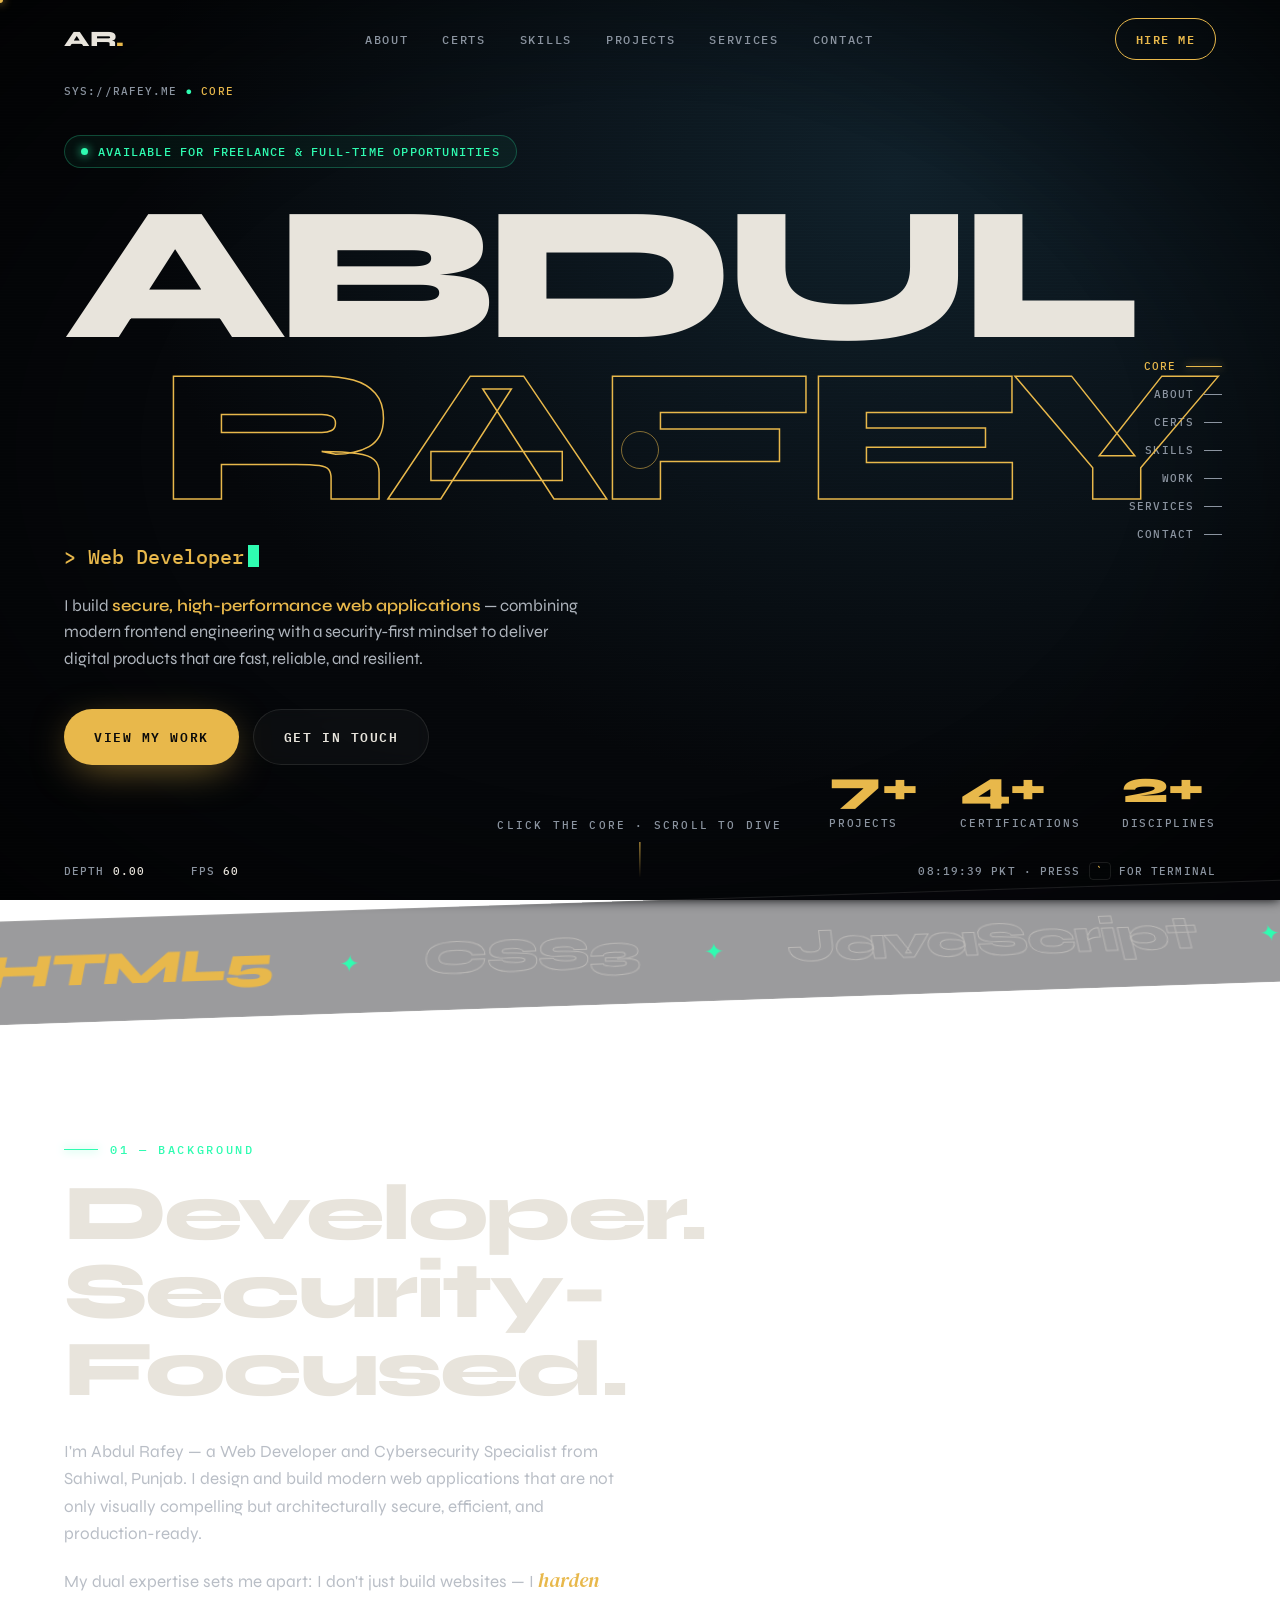
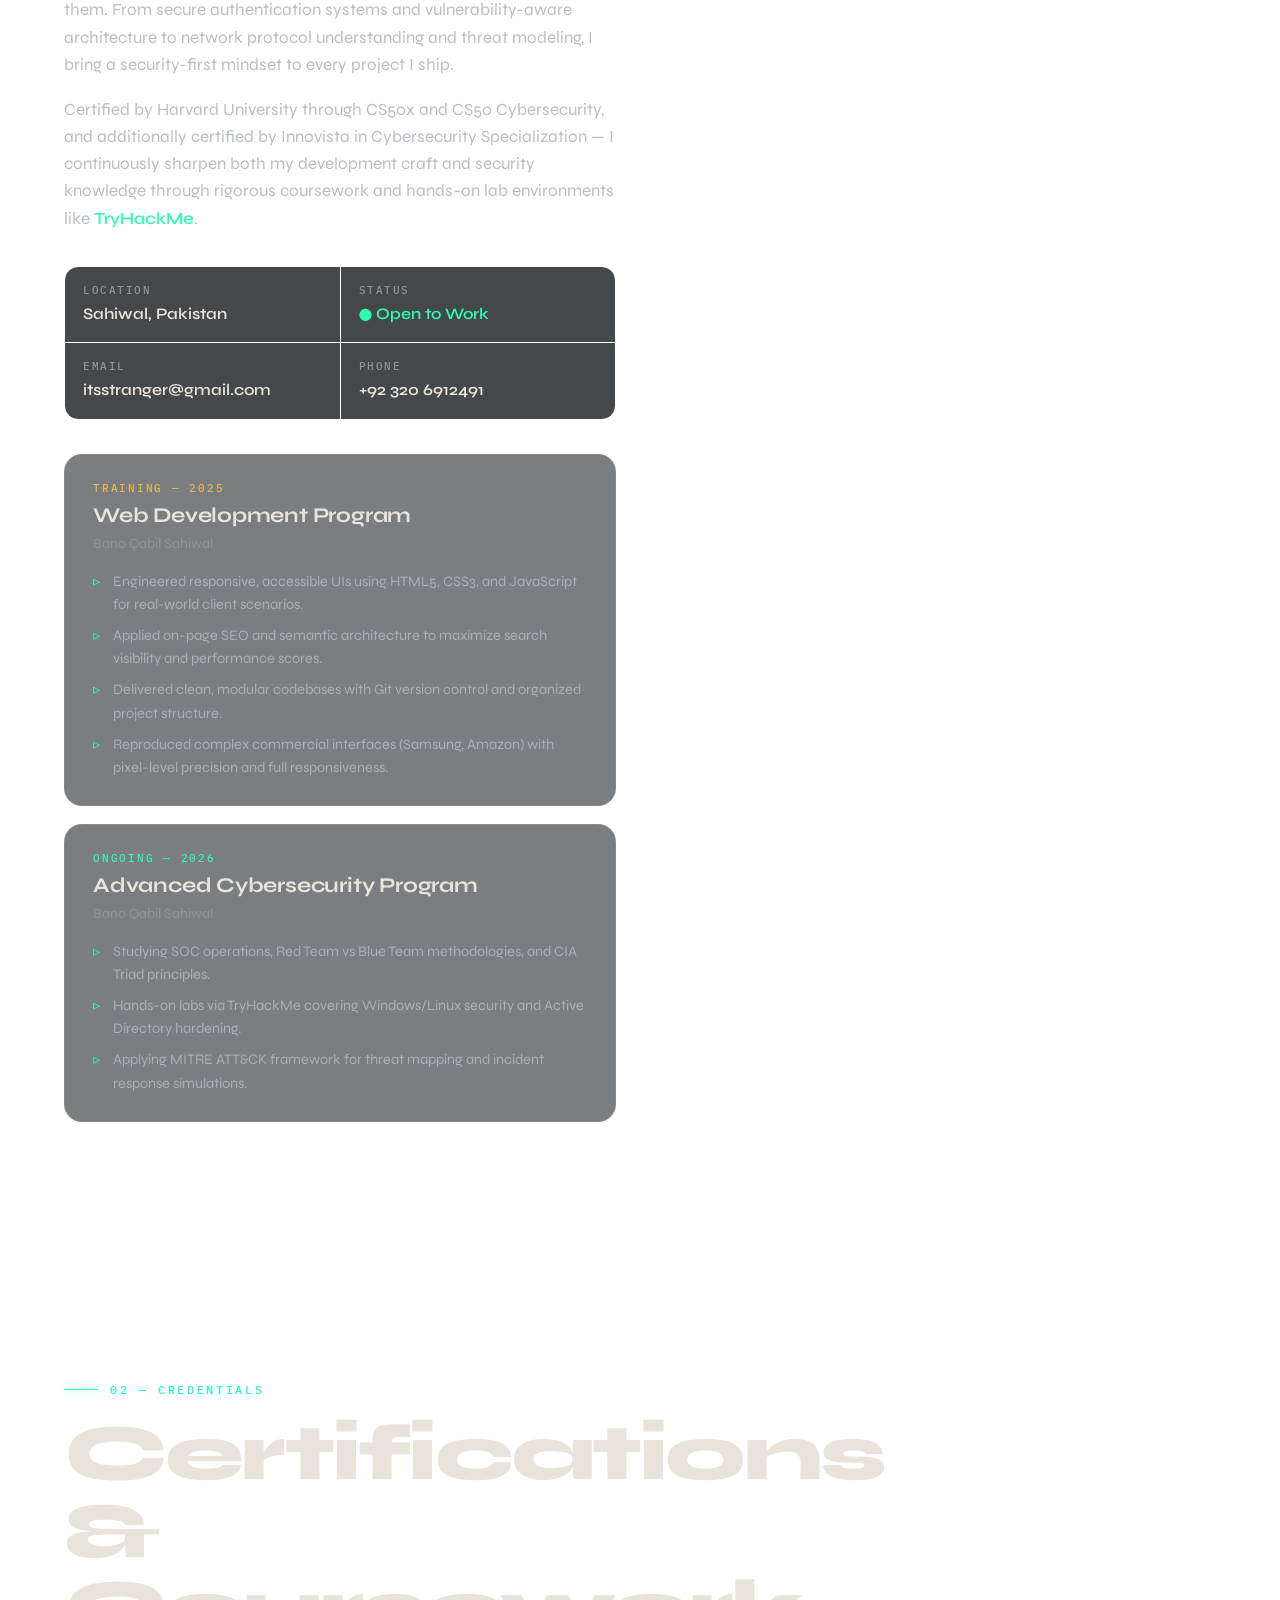
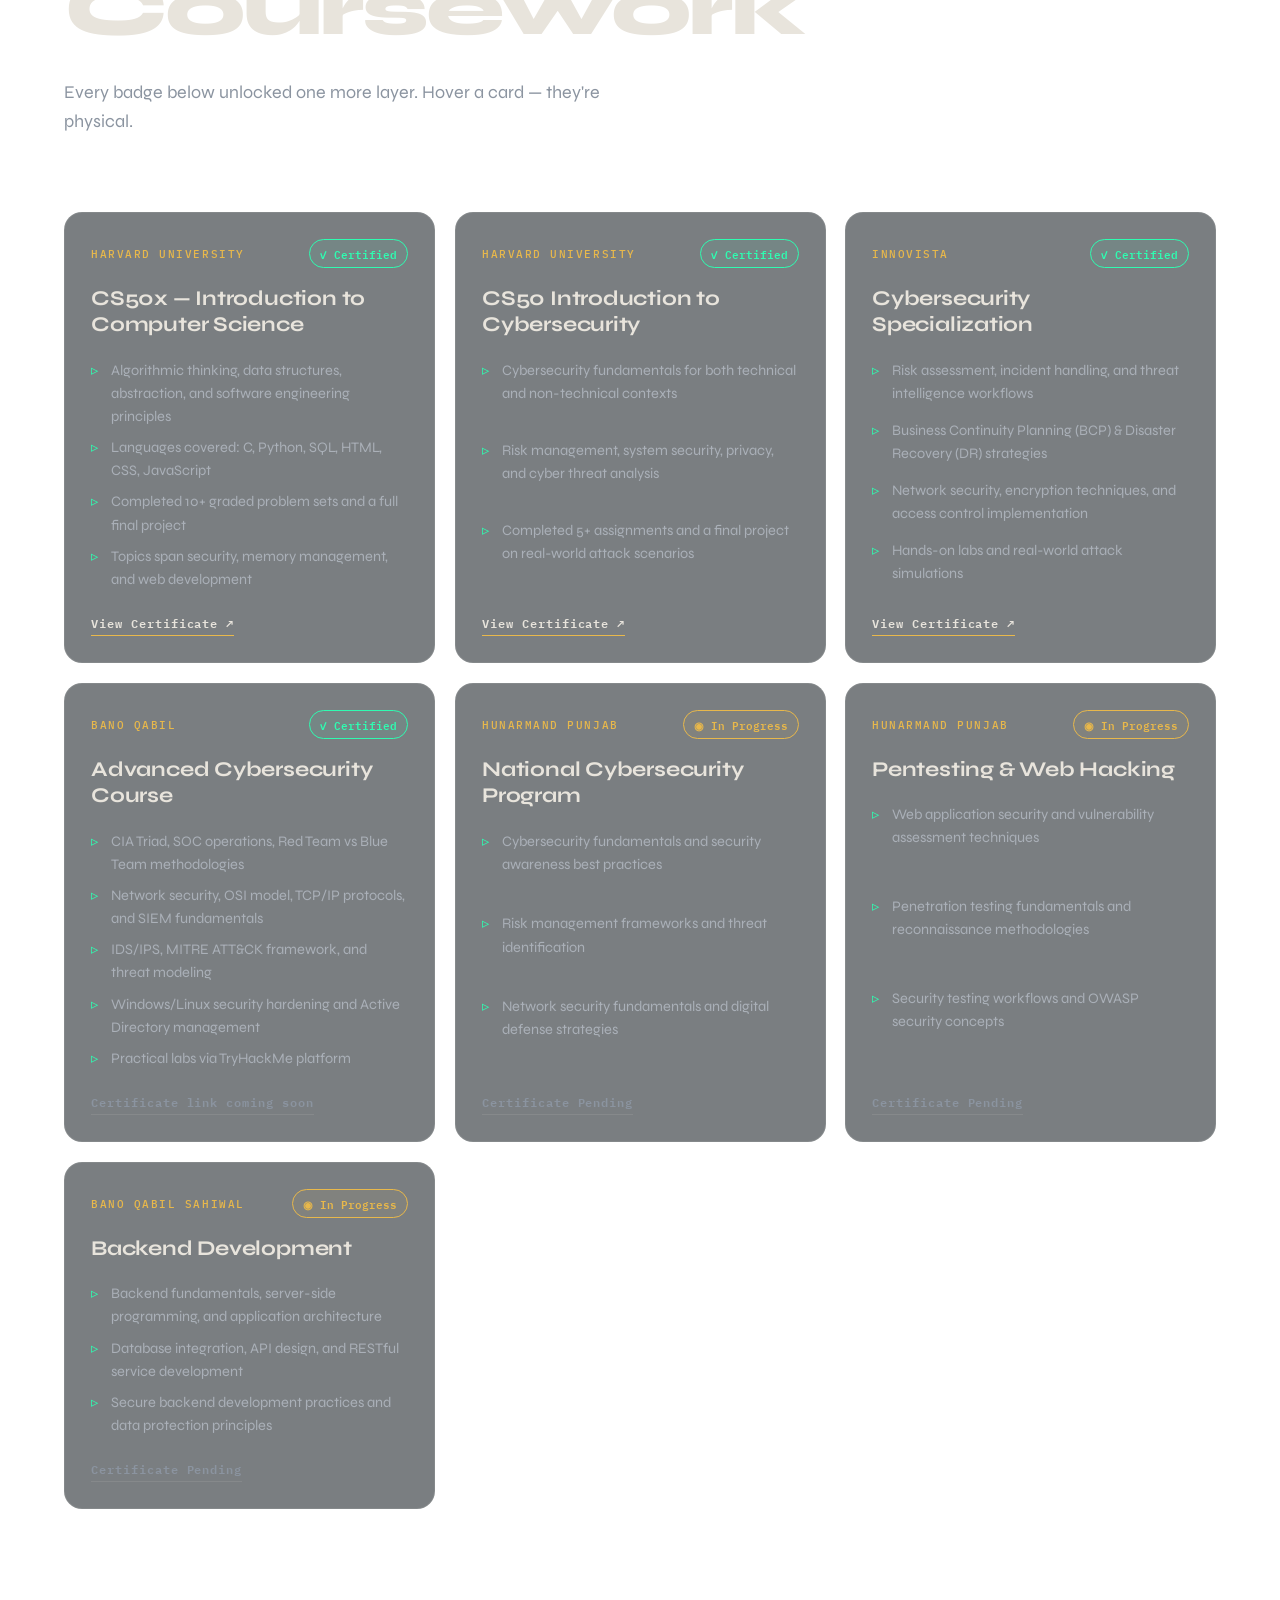
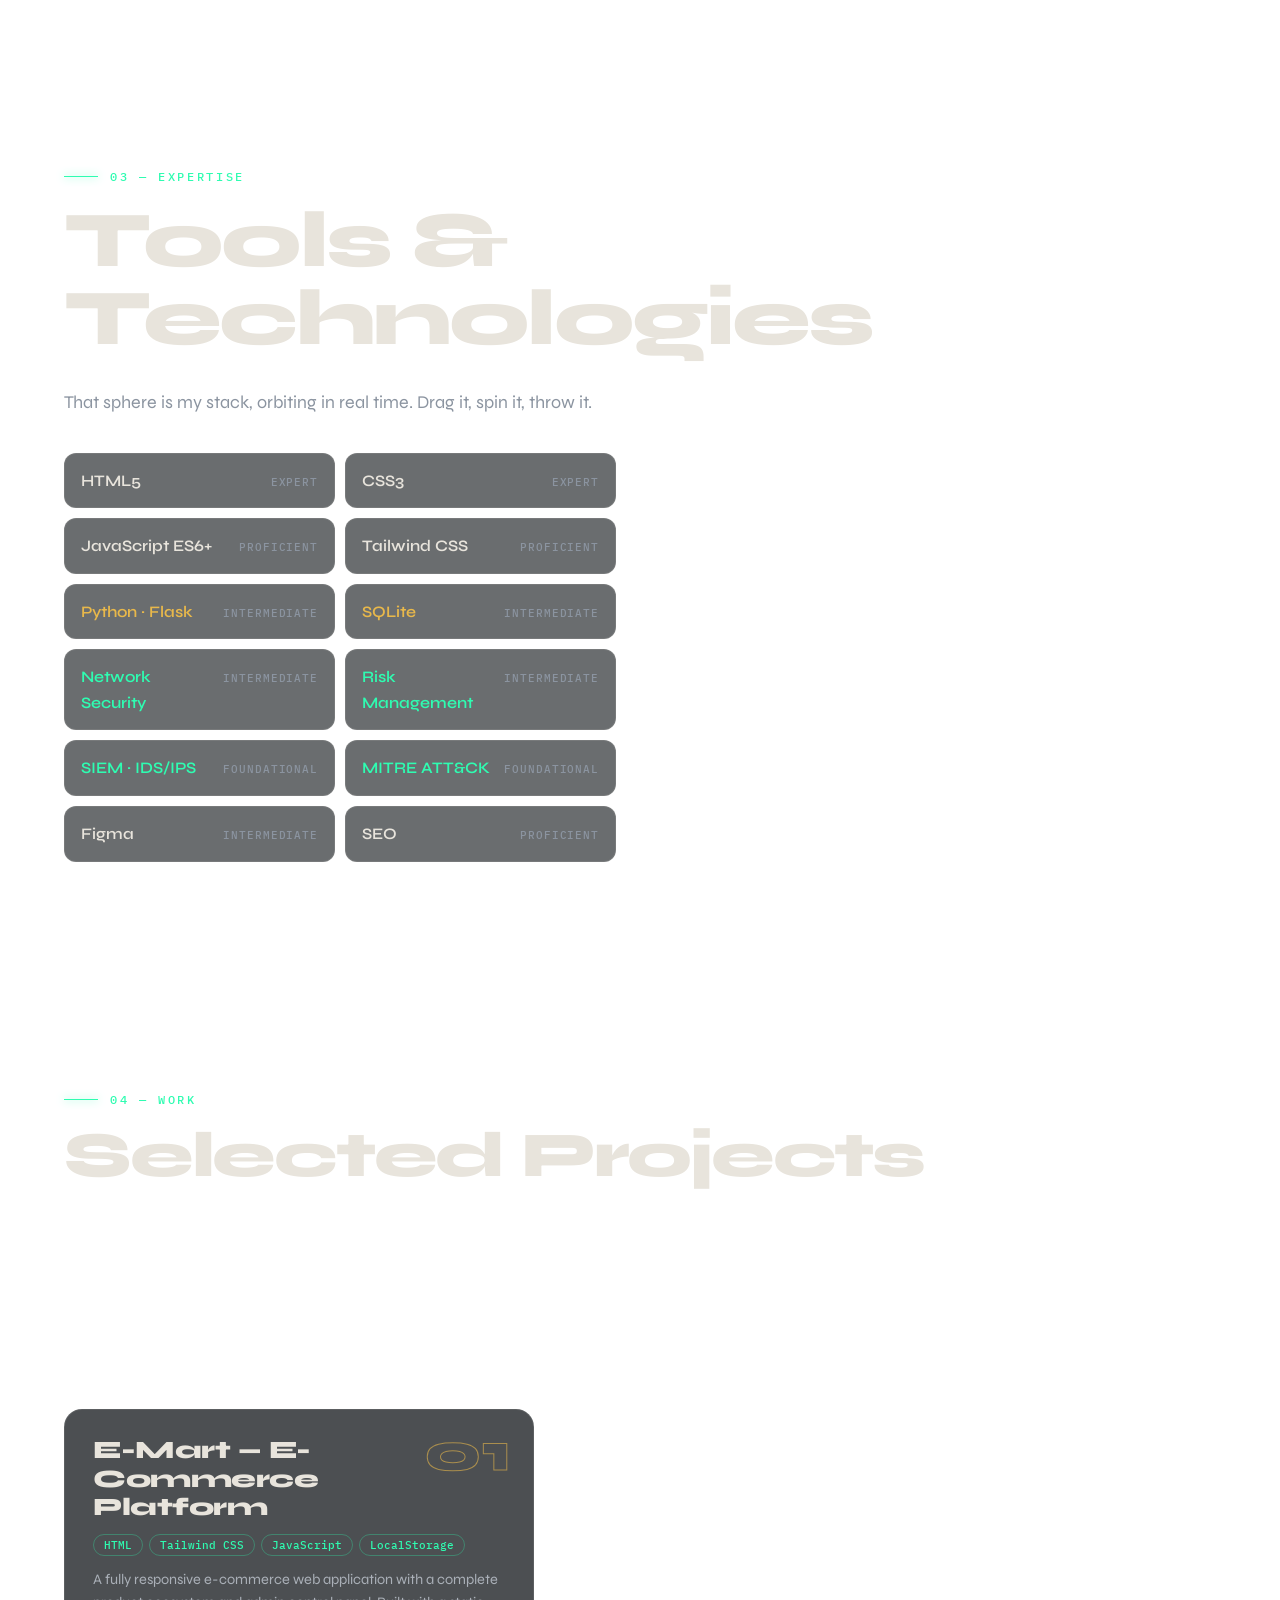
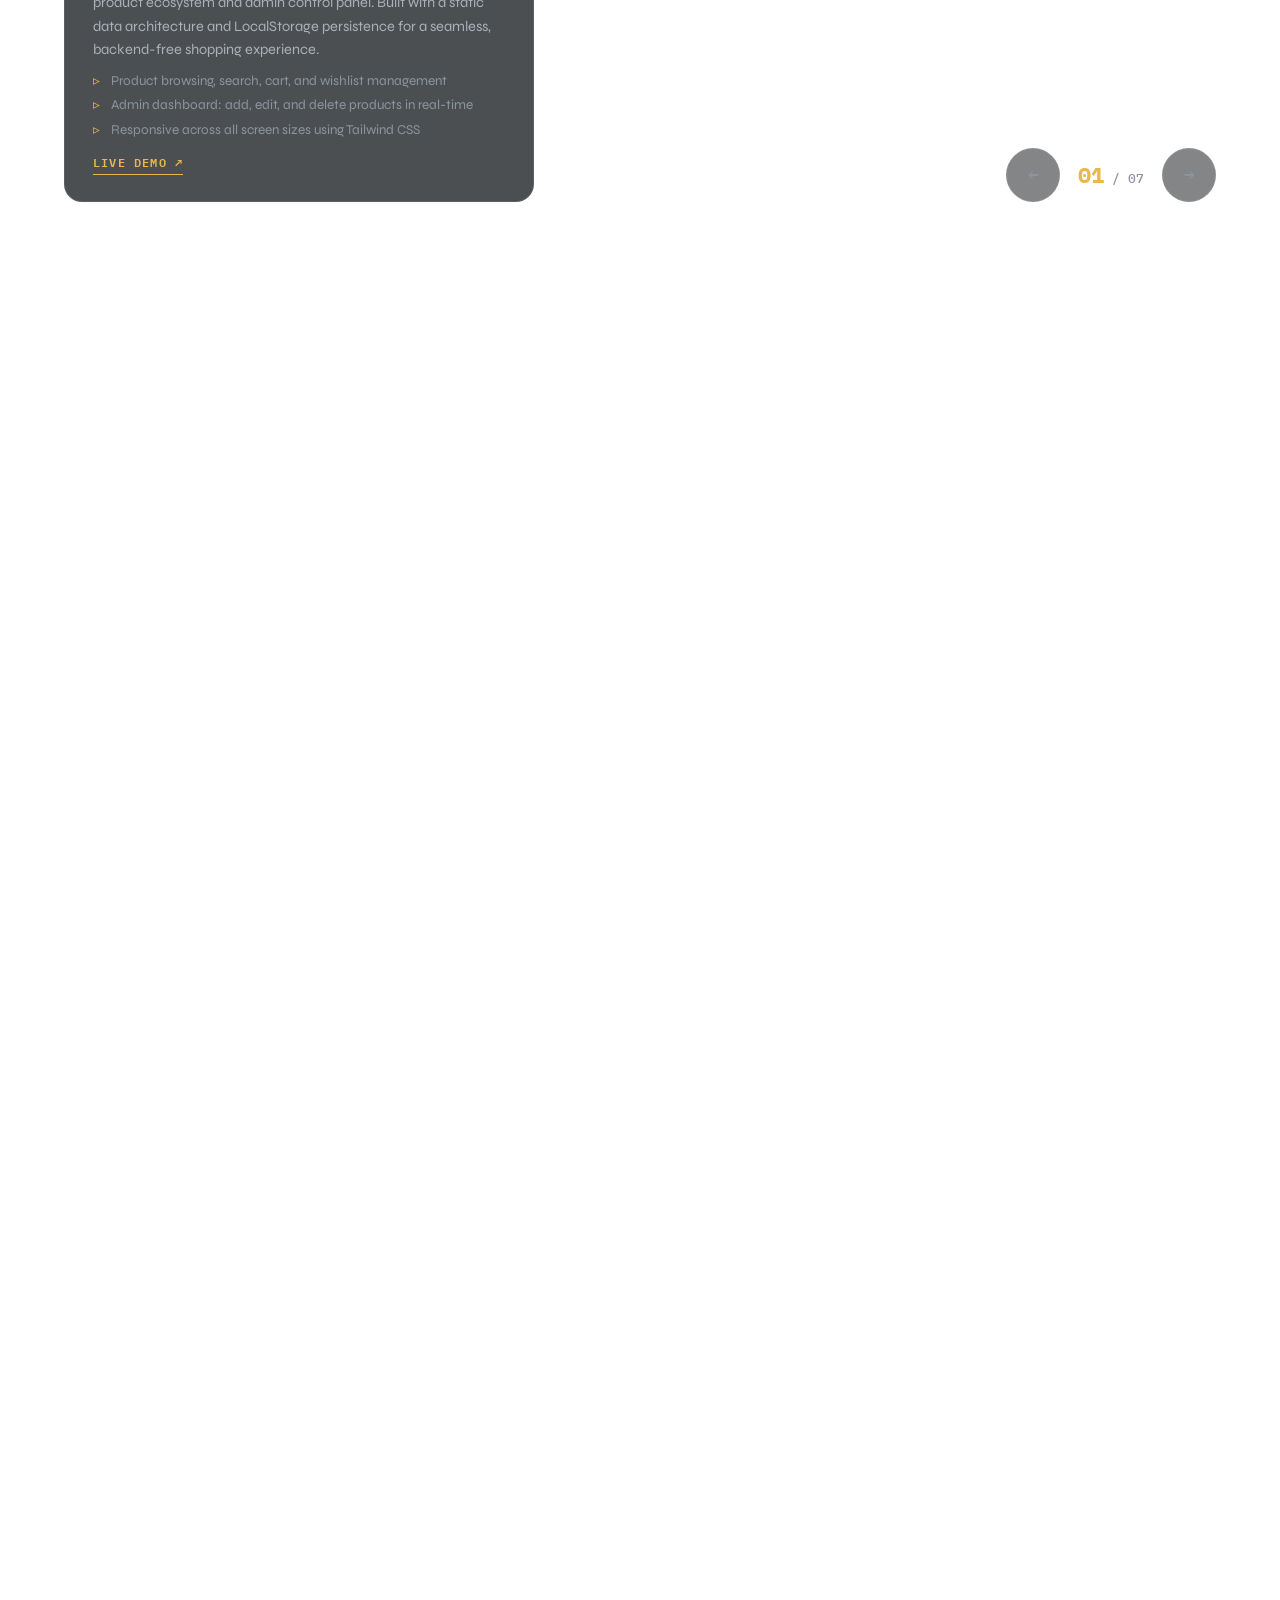
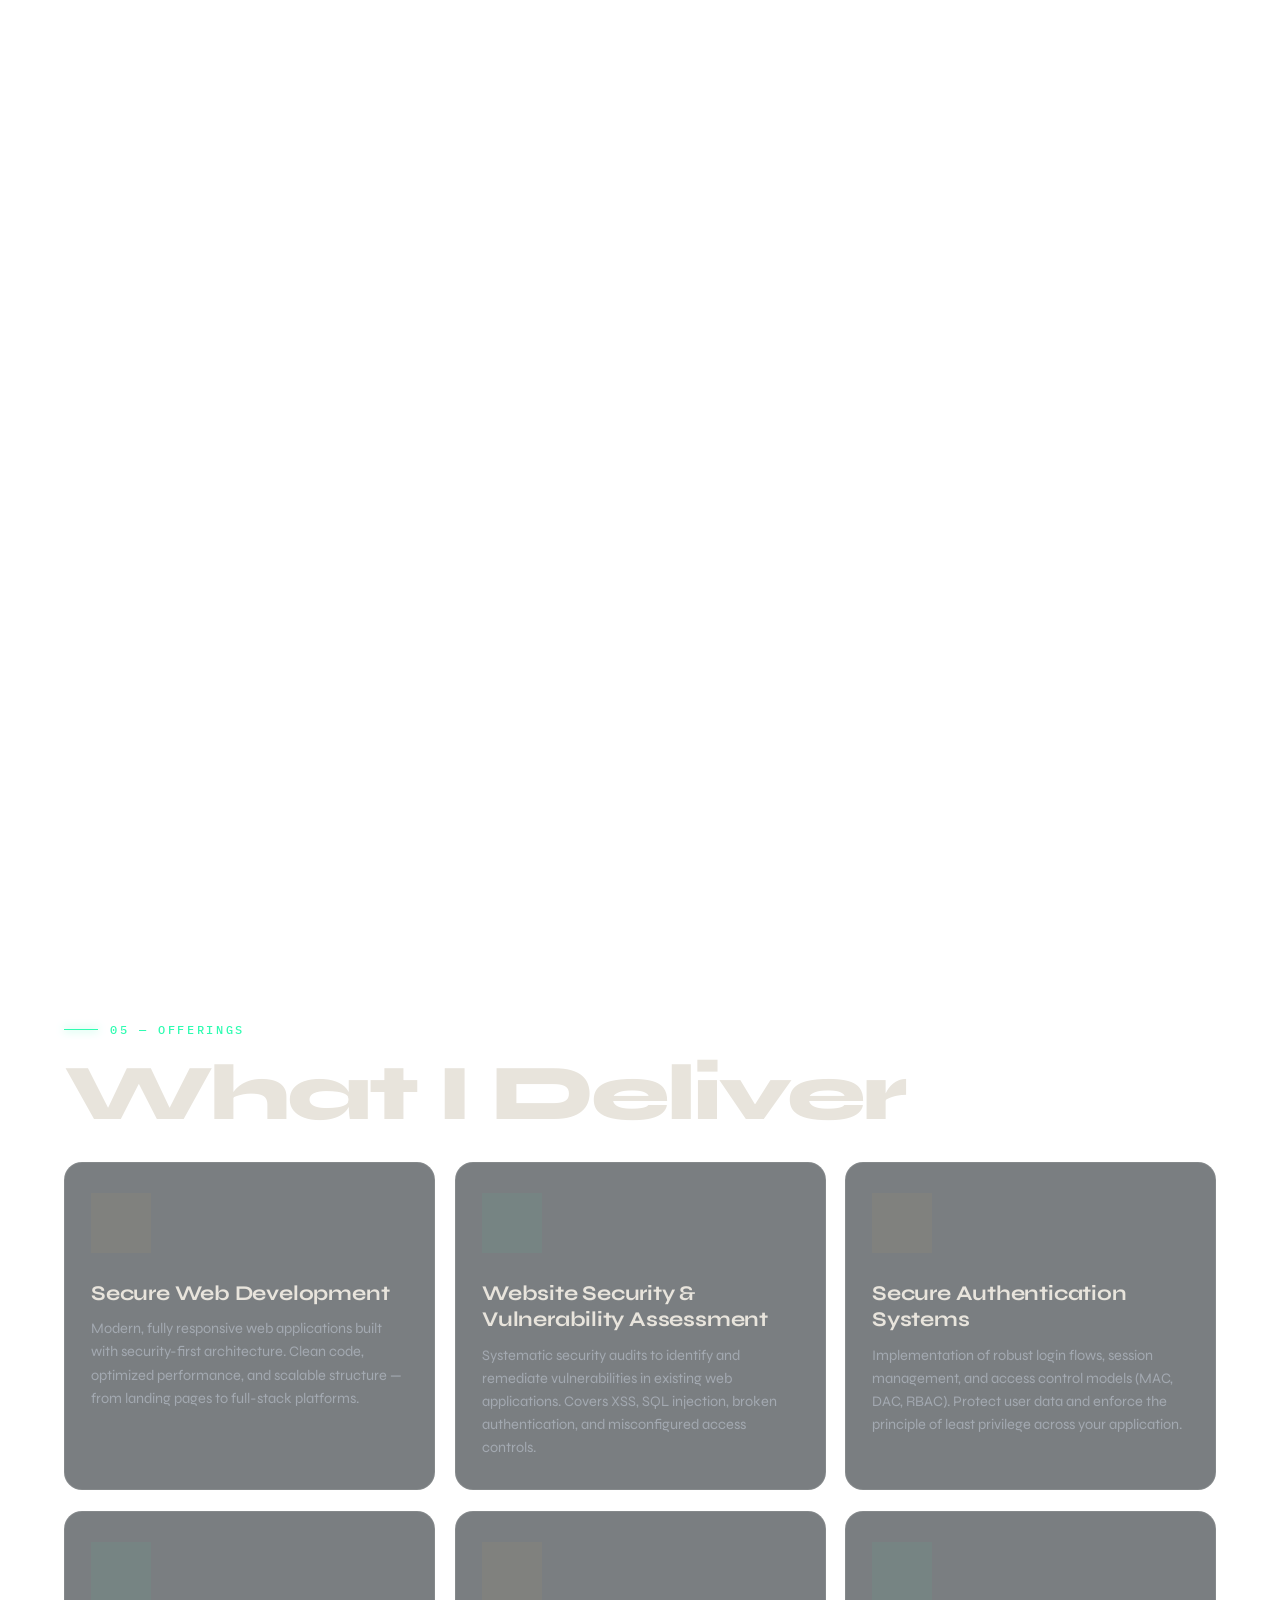
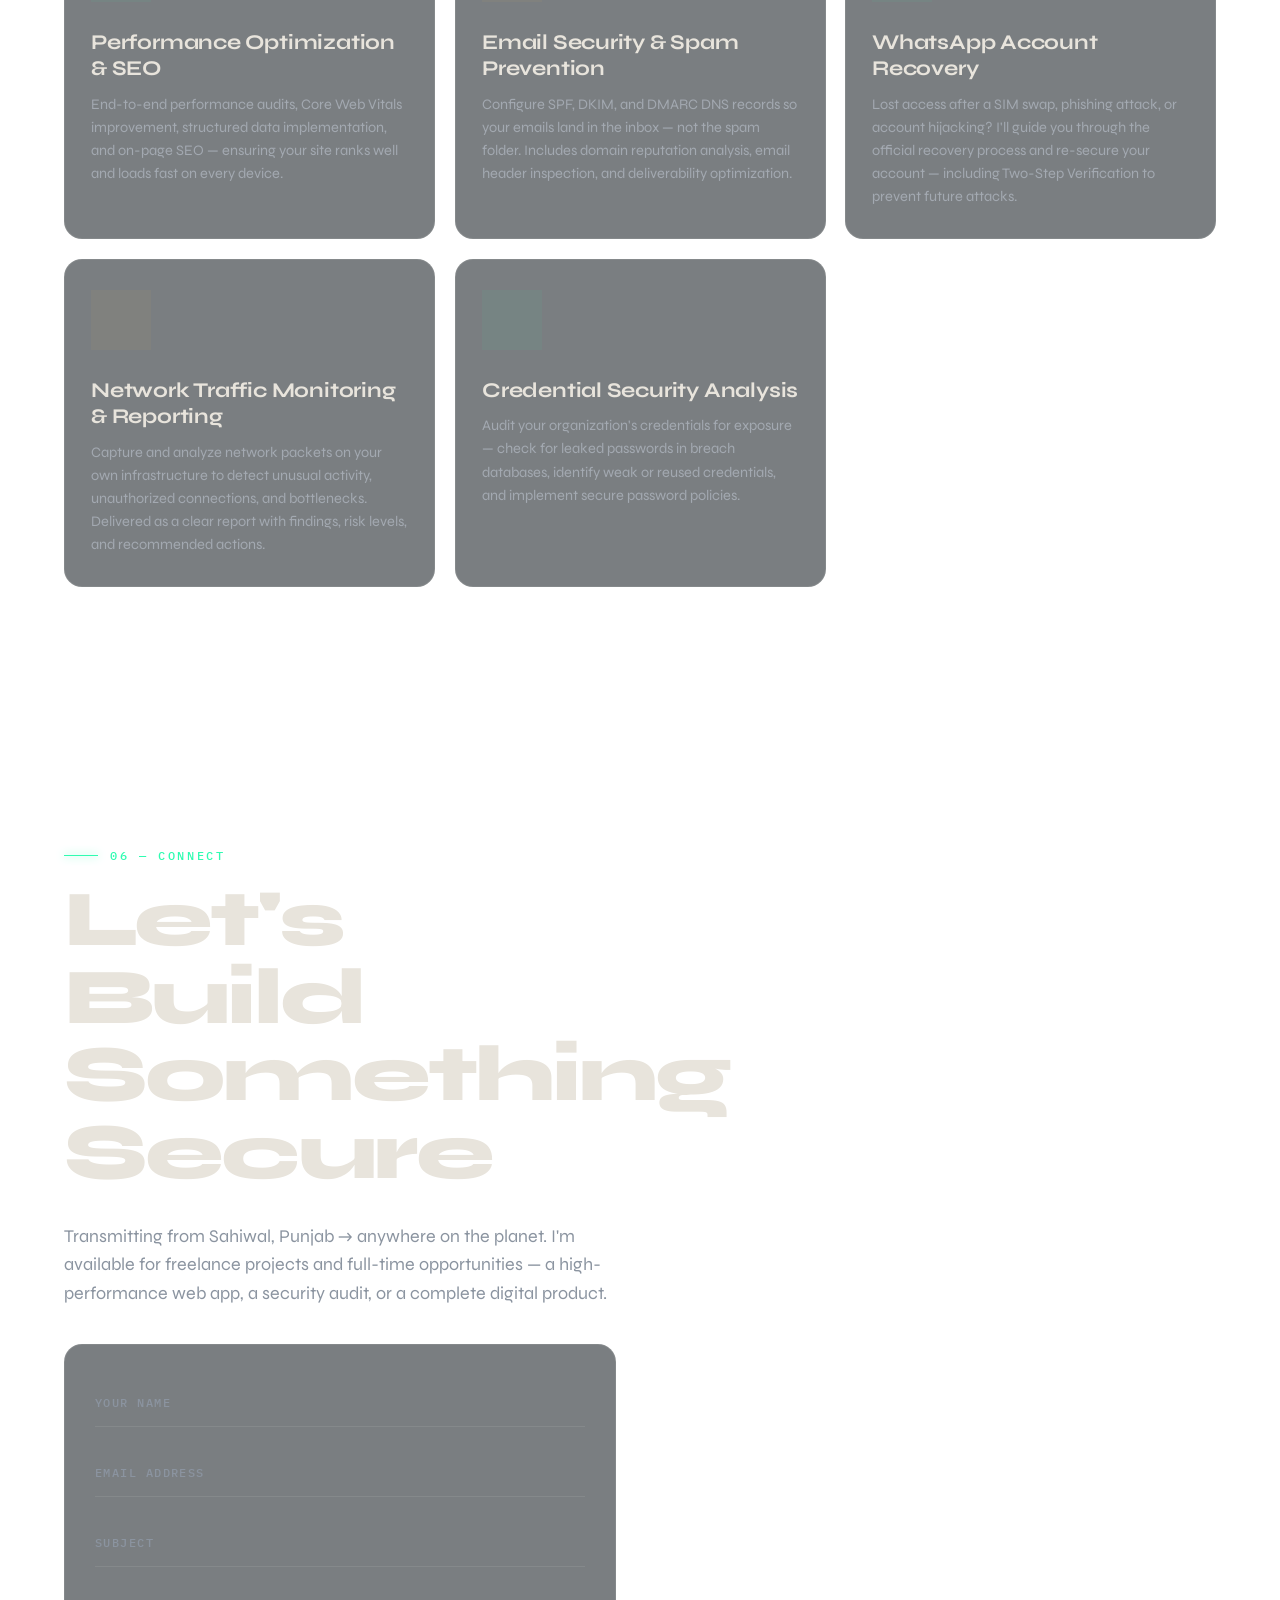
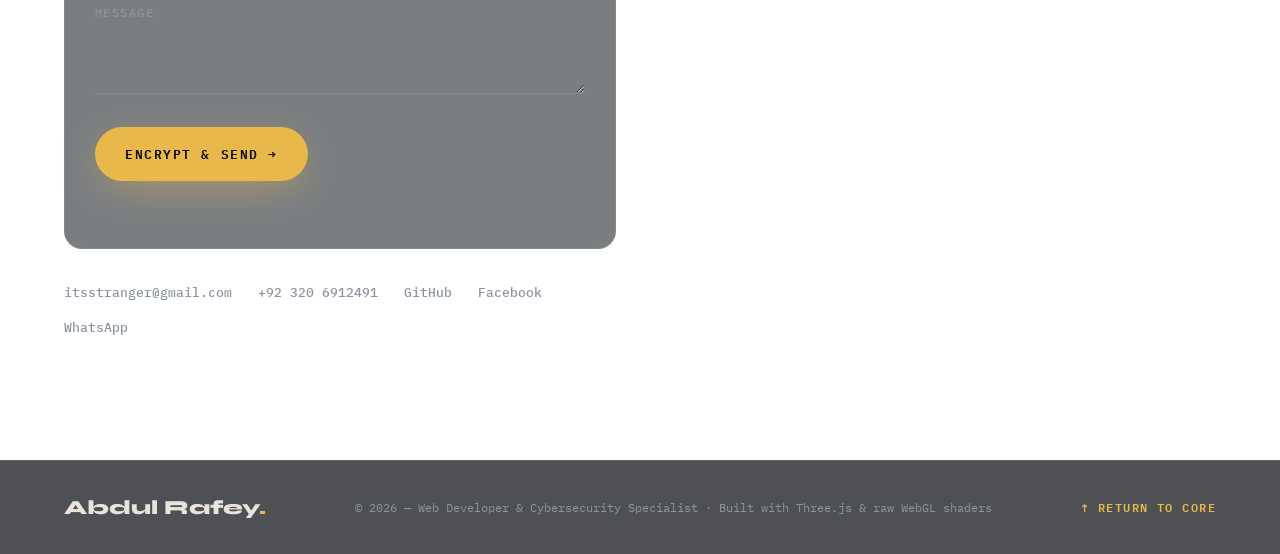
==== index.html @ 82cfda99 "Rebuild portfolio as an immersive 3D WebGL experience Replace the static page with a scroll-driven T" ====
<!DOCTYPE html>
<html lang="en" dir="ltr" itemscope itemtype="https://schema.org/Person">
<head>

  <!-- ══════════════════════════════════════════════════════════
       RAFEY.ME — WORLD-CLASS SEO PACKAGE v2.0
       Abdul Rafey | Web Developer & Cybersecurity Specialist
       Last updated: 2025
  ══════════════════════════════════════════════════════════════ -->

  <!-- ── CHARSET & VIEWPORT (Must be first) ── -->
  <meta charset="UTF-8" />
  <meta http-equiv="X-UA-Compatible" content="IE=edge" />
  <meta name="viewport" content="width=device-width, initial-scale=1.0, viewport-fit=cover" />

  <!-- ── TITLE (55-60 chars, primary keyword first) ── -->
  <title>Abdul Rafey | Web Developer &amp; Cybersecurity Specialist — Sahiwal, Pakistan</title>

  <!-- ── META DESCRIPTION (150-158 chars exactly) ── -->
  <meta name="description" content="Abdul Rafey — Web Developer &amp; Cybersecurity Specialist from Sahiwal, Pakistan. Harvard CS50 certified. Secure websites, Flask apps &amp; vulnerability audits. Hire now at rafey.me" />

  <!-- ── KEYWORDS (Long-tail, low-competition, Pakistan-specific) ── -->
  <meta name="keywords" content="web developer sahiwal pakistan, cybersecurity specialist pakistan, Abdul Rafey rafey.me, secure web development pakistan, CS50 certified developer pakistan, freelance web developer sahiwal, python flask developer pakistan, network security pakistan, SIEM analyst pakistan, full stack developer sahiwal, HTML CSS JavaScript developer pakistan, wordpress developer sahiwal, affordable web design pakistan, hire web developer sahiwal 2025, cybersecurity consultant pakistan" />

  <!-- ── AUTHOR & OWNERSHIP ── -->
  <meta name="author" content="Abdul Rafey" />
  <meta name="designer" content="Abdul Rafey" />
  <meta name="publisher" content="Abdul Rafey" />
  <meta name="copyright" content="© 2025 Abdul Rafey. All rights reserved." />
  <meta name="owner" content="Abdul Rafey" />
  <meta name="reply-to" content="Itsstranger581@gmail.com" />

  <!-- ── ROBOTS (Tell every crawler what to do) ── -->
  <meta name="robots" content="index, follow, max-snippet:-1, max-image-preview:large, max-video-preview:-1" />
  <meta name="googlebot" content="index, follow, max-snippet:-1, max-image-preview:large, max-video-preview:-1" />
  <meta name="bingbot" content="index, follow, max-snippet:-1, max-image-preview:large" />
  <meta name="slurp" content="index, follow" />
  <meta name="msnbot" content="index, follow" />
  <meta name="teoma" content="index, follow" />

  <!-- ── CANONICAL (Prevent duplicate content) ── -->
  <link rel="canonical" href="https://rafey.me/" />

  <!-- ── GEO / LOCAL SEO (Crucial for Sahiwal ranking) ── -->
  <meta name="geo.region" content="PK-PB" />
  <meta name="geo.placename" content="Sahiwal, Punjab, Pakistan" />
  <meta name="geo.position" content="30.6682;72.3114" />
  <meta name="ICBM" content="30.6682, 72.3114" />
  <meta name="language" content="en" />
  <meta name="content-language" content="en-US" />

  <!-- ── MISC CRAWLER HELPERS ── -->
  <meta name="category" content="Web Development, Cybersecurity, Portfolio, Freelance Technology" />
  <meta name="classification" content="Web Development, Cybersecurity, Information Technology" />
  <meta name="coverage" content="Worldwide" />
  <meta name="distribution" content="Global" />
  <meta name="rating" content="General" />
  <meta name="revisit-after" content="5 days" />
  <meta name="target" content="all" />
  <meta name="referrer" content="origin-when-cross-origin" />
  <meta name="HandheldFriendly" content="True" />
  <meta name="MobileOptimized" content="320" />
  <meta name="format-detection" content="telephone=no" />

  <!-- ── OPEN GRAPH (Facebook · LinkedIn · WhatsApp · Discord) ── -->
  <meta property="og:type" content="website" />
  <meta property="og:site_name" content="Abdul Rafey — Web Developer &amp; Cybersecurity Specialist" />
  <meta property="og:title" content="Abdul Rafey | Web Developer &amp; Cybersecurity Specialist | rafey.me" />
  <meta property="og:description" content="Harvard CS50 certified. I build secure, high-performance web applications from Sahiwal, Pakistan. Available for freelance projects worldwide — web dev, Flask apps &amp; security audits." />
  <meta property="og:url" content="https://rafey.me/" />
  <meta property="og:image" content="https://rafey.me/assets/images/og-cover.jpg" />
  <meta property="og:image:secure_url" content="https://rafey.me/assets/images/og-cover.jpg" />
  <meta property="og:image:type" content="image/jpeg" />
  <meta property="og:image:width" content="1200" />
  <meta property="og:image:height" content="630" />
  <meta property="og:image:alt" content="Abdul Rafey — Web Developer &amp; Cybersecurity Specialist from Sahiwal, Pakistan" />
  <meta property="og:locale" content="en_US" />
  <meta property="og:updated_time" content="2025-01-01T00:00:00+05:00" />
  <meta property="article:author" content="Abdul Rafey" />
  <meta property="profile:first_name" content="Abdul" />
  <meta property="profile:last_name" content="Rafey" />
  <meta property="profile:username" content="rafey581" />

  <!-- ── TWITTER / X CARD ── -->
  <meta name="twitter:card" content="summary_large_image" />
  <meta name="twitter:site" content="@rafey_dev" />
  <meta name="twitter:creator" content="@rafey_dev" />
  <meta name="twitter:title" content="Abdul Rafey | Web Developer &amp; Cybersecurity Specialist" />
  <meta name="twitter:description" content="Harvard CS50 certified. Building secure web apps from Sahiwal, Pakistan. Available for freelance work worldwide." />
  <meta name="twitter:image" content="https://rafey.me/assets/images/og-cover.jpg" />
  <meta name="twitter:image:alt" content="Abdul Rafey — Web Developer &amp; Cybersecurity Specialist Portfolio" />
  <meta name="twitter:label1" content="Location" />
  <meta name="twitter:data1" content="Sahiwal, Pakistan" />
  <meta name="twitter:label2" content="Certifications" />
  <meta name="twitter:data2" content="Harvard CS50x &amp; CS50 Cybersecurity" />

  <!-- ── MOBILE / PWA ── -->
  <meta name="theme-color" content="#E8B84B" />
  <meta name="msapplication-TileColor" content="#080C10" />
  <meta name="msapplication-TileImage" content="https://rafey.me/assets/icons/favicon_64.png" />
  <meta name="msapplication-navbutton-color" content="#E8B84B" />
  <meta name="msapplication-starturl" content="https://rafey.me/" />
  <meta name="apple-mobile-web-app-capable" content="yes" />
  <meta name="apple-mobile-web-app-status-bar-style" content="black-translucent" />
  <meta name="apple-mobile-web-app-title" content="Abdul Rafey" />
  <meta name="application-name" content="rafey.me" />
  <meta name="mobile-web-app-capable" content="yes" />

  <!-- ── FAVICONS & ICONS ── -->
  <link rel="icon" type="image/svg+xml" href="data:image/svg+xml,<svg xmlns='http://www.w3.org/2000/svg' viewBox='0 0 64 64'><rect width='64' height='64' rx='12' fill='%23080C10'/><g transform='translate(32,32)'><polygon points='0,-26 22,0 0,26 -22,0' fill='none' stroke='%23E8B84B' stroke-width='1.2'/><line x1='-9' y1='8' x2='-2' y2='-8' stroke='%23E8B84B' stroke-width='2.2' stroke-linecap='round'/><line x1='-2' y1='-8' x2='5' y2='8' stroke='%23E8B84B' stroke-width='2.2' stroke-linecap='round'/><line x1='-7' y1='2' x2='3' y2='2' stroke='%23E8B84B' stroke-width='1.4' stroke-linecap='round'/><line x1='9' y1='-8' x2='9' y2='8' stroke='%232FFCB1' stroke-width='2.2' stroke-linecap='round'/><path d='M9,-8 Q17,-8 17,-3 Q17,3 9,3' fill='none' stroke='%232FFCB1' stroke-width='1.8' stroke-linecap='round'/><line x1='9' y1='3' x2='17' y2='8' stroke='%232FFCB1' stroke-width='1.8' stroke-linecap='round'/></g></svg>" />
  <link rel="apple-touch-icon" sizes="180x180" href="/assets/icons/favicon_64.png" />
  <link rel="icon" type="image/png" sizes="64x64" href="/assets/icons/favicon_64.png" />
  <link rel="icon" type="image/png" sizes="32x32" href="/assets/icons/favicon_64.png" />
  <link rel="shortcut icon" href="/assets/icons/favicon_64.png" />
  <link rel="manifest" href="/manifest.json" />

  <!-- ── PERFORMANCE: DNS PREFETCH & PRECONNECT ── -->
  <link rel="preconnect" href="https://fonts.googleapis.com" />
  <link rel="preconnect" href="https://fonts.gstatic.com" crossorigin />
  <link rel="dns-prefetch" href="//fonts.googleapis.com" />
  <link rel="dns-prefetch" href="//fonts.gstatic.com" />
  <link rel="dns-prefetch" href="//www.google-analytics.com" />
  <link rel="dns-prefetch" href="//www.googletagmanager.com" />
  <link rel="dns-prefetch" href="//cdnjs.cloudflare.com" />

  <!-- ── PRELOAD CRITICAL RESOURCES ── -->
  <link rel="preload" href="https://fonts.googleapis.com/css2?family=DM+Serif+Display:ital@0;1&family=Syne:wght@400;500;600;700;800&family=IBM+Plex+Mono:wght@400;500&display=swap" as="style" />

  <!-- ── FONTS ── -->
  <link href="https://fonts.googleapis.com/css2?family=DM+Serif+Display:ital@0;1&family=Syne:wght@400;500;600;700;800&family=IBM+Plex+Mono:wght@400;500&display=swap" rel="stylesheet" />

  <!-- ════════════════════════════════════════════════
       STRUCTURED DATA — JSON-LD
       This is the #1 most powerful SEO tool.
       Google reads this and shows rich results.
  ════════════════════════════════════════════════ -->

  <!-- SCHEMA 1: Person — Who you are -->
  <script type="application/ld+json">
  {
    "@context": "https://schema.org",
    "@type": "Person",
    "@id": "https://rafey.me/#person",
    "name": "Abdul Rafey",
    "givenName": "Abdul",
    "familyName": "Rafey",
    "jobTitle": "Web Developer & Cybersecurity Specialist",
    "description": "Harvard CS50 certified web developer and cybersecurity specialist from Sahiwal, Pakistan. Expert in HTML5, CSS3, JavaScript, Python (Flask), Tailwind CSS, network security, SIEM, and MITRE ATT&CK. Available for freelance and full-time work worldwide.",
    "url": "https://rafey.me",
    "image": {
      "@type": "ImageObject",
      "url": "https://rafey.me/assets/images/personal.png",
      "width": 400,
      "height": 400
    },
    "email": "Itsstranger581@gmail.com",
    "telephone": "+923206912491",
    "address": {
      "@type": "PostalAddress",
      "streetAddress": "Sahiwal",
      "addressLocality": "Sahiwal",
      "addressRegion": "Punjab",
      "postalCode": "57000",
      "addressCountry": "PK"
    },
    "geo": {
      "@type": "GeoCoordinates",
      "latitude": 30.6682,
      "longitude": 72.3114
    },
    "nationality": {
      "@type": "Country",
      "name": "Pakistan"
    },
    "knowsLanguage": [
      { "@type": "Language", "name": "English" },
      { "@type": "Language", "name": "Urdu" },
      { "@type": "Language", "name": "Arabic" }
    ],
    "knowsAbout": [
      "HTML5", "CSS3", "JavaScript", "Python", "Flask", "SQLite",
      "Tailwind CSS", "WordPress", "Figma", "Git",
      "Network Security", "Risk Management", "SIEM", "IDS/IPS",
      "MITRE ATT&CK Framework", "Active Directory Security",
      "CIA Triad", "SOC Operations", "TryHackMe",
      "Search Engine Optimization", "Responsive Web Design",
      "Secure Authentication", "OWASP Top 10", "Access Control"
    ],
    "hasCredential": [
      {
        "@type": "EducationalOccupationalCredential",
        "name": "CS50x — Introduction to Computer Science",
        "credentialCategory": "Certificate",
        "competencyRequired": "Computer Science, Programming, Web Development",
        "recognizedBy": {
          "@type": "Organization",
          "name": "Harvard University",
          "url": "https://www.harvard.edu"
        }
      },
      {
        "@type": "EducationalOccupationalCredential",
        "name": "CS50 Introduction to Cybersecurity",
        "credentialCategory": "Certificate",
        "competencyRequired": "Cybersecurity, Risk Management, System Security",
        "recognizedBy": {
          "@type": "Organization",
          "name": "Harvard University",
          "url": "https://www.harvard.edu"
        }
      },
      {
        "@type": "EducationalOccupationalCredential",
        "name": "Cybersecurity Specialization — InnoQuest Program",
        "credentialCategory": "Certificate",
        "competencyRequired": "Network Security, Incident Response, BCP/DR",
        "recognizedBy": {
          "@type": "Organization",
          "name": "Innovista"
        }
      },
      {
        "@type": "EducationalOccupationalCredential",
        "name": "Web Development Program",
        "credentialCategory": "Certificate",
        "competencyRequired": "HTML5, CSS3, JavaScript, Responsive Design, SEO",
        "recognizedBy": {
          "@type": "Organization",
          "name": "Bano Qabil"
        }
      },
      {
        "@type": "EducationalOccupationalCredential",
        "name": "WordPress & SEO Development",
        "credentialCategory": "Certificate",
        "recognizedBy": {
          "@type": "Organization",
          "name": "DigiSkills Pakistan"
        }
      }
    ],
    "hasOccupation": {
      "@type": "Occupation",
      "name": "Web Developer & Cybersecurity Specialist",
      "occupationLocation": {
        "@type": "City",
        "name": "Sahiwal, Punjab, Pakistan"
      },
      "description": "Designing and developing secure, modern, responsive web applications. Conducting vulnerability assessments and implementing cybersecurity best practices.",
      "skills": "HTML5, CSS3, JavaScript, Python, Flask, SQLite, Tailwind CSS, Network Security, SIEM, MITRE ATT&CK, Figma, WordPress, SEO, Git"
    },
    "alumniOf": [
      {
        "@type": "EducationalOrganization",
        "name": "Harvard University",
        "description": "CS50x & CS50 Cybersecurity"
      },
      {
        "@type": "EducationalOrganization",
        "name": "Bano Qabil Sahiwal",
        "description": "Web Development & Advanced Cybersecurity"
      }
    ],
    "sameAs": [
      "https://github.com/rafey581",
      "https://www.facebook.com/abdul.rafey.528316",
      "https://rafey.me"
    ]
  }
  </script>

  <!-- SCHEMA 2: WebSite — Your domain -->
  <script type="application/ld+json">
  {
    "@context": "https://schema.org",
    "@type": "WebSite",
    "@id": "https://rafey.me/#website",
    "name": "Abdul Rafey — Web Developer & Cybersecurity Specialist",
    "alternateName": ["rafey.me", "Abdul Rafey Portfolio"],
    "url": "https://rafey.me",
    "description": "Official portfolio of Abdul Rafey, a Harvard CS50 certified web developer and cybersecurity specialist from Sahiwal, Pakistan. Available for freelance web development, security audits, and full-time opportunities.",
    "inLanguage": "en-US",
    "author": { "@id": "https://rafey.me/#person" },
    "publisher": { "@id": "https://rafey.me/#person" },
    "copyrightYear": 2025,
    "copyrightHolder": { "@id": "https://rafey.me/#person" },
    "potentialAction": {
      "@type": "SearchAction",
      "target": {
        "@type": "EntryPoint",
        "urlTemplate": "https://rafey.me/?s={search_term_string}"
      },
      "query-input": "required name=search_term_string"
    }
  }
  </script>

  <!-- SCHEMA 3: ProfessionalService — Your freelance business -->
  <script type="application/ld+json">
  {
    "@context": "https://schema.org",
    "@type": "ProfessionalService",
    "@id": "https://rafey.me/#service",
    "name": "Abdul Rafey — Web Development & Cybersecurity Services",
    "alternateName": "rafey.me Services",
    "description": "Professional web development and cybersecurity services from Sahiwal, Pakistan. Specializing in secure web applications, vulnerability assessments, Flask backends, SEO optimization, and UI/UX design.",
    "url": "https://rafey.me",
    "logo": "https://rafey.me/assets/icons/favicon_64.png",
    "image": "https://rafey.me/assets/images/og-cover.jpg",
    "telephone": "+923206912491",
    "email": "Itsstranger581@gmail.com",
    "founder": { "@id": "https://rafey.me/#person" },
    "address": {
      "@type": "PostalAddress",
      "addressLocality": "Sahiwal",
      "addressRegion": "Punjab",
      "postalCode": "57000",
      "addressCountry": "PK"
    },
    "geo": {
      "@type": "GeoCoordinates",
      "latitude": 30.6682,
      "longitude": 72.3114
    },
    "areaServed": [
      { "@type": "Country", "name": "Pakistan" },
      { "@type": "Country", "name": "United States" },
      { "@type": "Country", "name": "United Kingdom" },
      { "@type": "AdministrativeArea", "name": "Worldwide" }
    ],
    "priceRange": "$$",
    "currenciesAccepted": "PKR, USD",
    "paymentAccepted": "Bank Transfer, JazzCash, EasyPaisa, PayPal",
    "openingHoursSpecification": {
      "@type": "OpeningHoursSpecification",
      "dayOfWeek": ["Monday","Tuesday","Wednesday","Thursday","Friday","Saturday"],
      "opens": "09:00",
      "closes": "22:00"
    },
    "hasOfferCatalog": {
      "@type": "OfferCatalog",
      "name": "Web Development & Cybersecurity Services",
      "itemListElement": [
        {
          "@type": "Offer",
          "itemOffered": {
            "@type": "Service",
            "name": "Secure Web Development",
            "description": "Modern, fully responsive websites and web applications built with HTML5, CSS3, JavaScript, Tailwind CSS and Python Flask — security-first architecture included."
          }
        },
        {
          "@type": "Offer",
          "itemOffered": {
            "@type": "Service",
            "name": "Website Security & Vulnerability Assessment",
            "description": "Systematic security audits covering OWASP Top 10 — XSS, SQL injection, broken authentication, and access control vulnerabilities."
          }
        },
        {
          "@type": "Offer",
          "itemOffered": {
            "@type": "Service",
            "name": "Secure Authentication Systems",
            "description": "Implementation of RBAC, session management, and secure login flows to protect user data and enforce least-privilege access."
          }
        },
        {
          "@type": "Offer",
          "itemOffered": {
            "@type": "Service",
            "name": "Performance Optimization & SEO",
            "description": "Core Web Vitals improvement, structured data (JSON-LD), on-page SEO, and Google Search Console setup for maximum search visibility."
          }
        },
        {
          "@type": "Offer",
          "itemOffered": {
            "@type": "Service",
            "name": "WordPress Development",
            "description": "Custom WordPress themes, plugin configuration, and CMS hardening against common WordPress vulnerabilities."
          }
        },
        {
          "@type": "Offer",
          "itemOffered": {
            "@type": "Service",
            "name": "UI/UX Design with Figma",
            "description": "User-centered wireframes, mockups, and interactive prototypes ready for developer handoff."
          }
        }
      ]
    },
    "sameAs": [
      "https://github.com/rafey581",
      "https://www.facebook.com/abdul.rafey.528316"
    ]
  }
  </script>

  <!-- SCHEMA 4: BreadcrumbList — Site navigation structure -->
  <script type="application/ld+json">
  {
    "@context": "https://schema.org",
    "@type": "BreadcrumbList",
    "itemListElement": [
      { "@type": "ListItem", "position": 1, "name": "Home", "item": "https://rafey.me/" },
      { "@type": "ListItem", "position": 2, "name": "About", "item": "https://rafey.me/#about" },
      { "@type": "ListItem", "position": 3, "name": "Certifications", "item": "https://rafey.me/#certifications" },
      { "@type": "ListItem", "position": 4, "name": "Skills", "item": "https://rafey.me/#skills" },
      { "@type": "ListItem", "position": 5, "name": "Projects", "item": "https://rafey.me/#projects" },
      { "@type": "ListItem", "position": 6, "name": "Services", "item": "https://rafey.me/#services" },
      { "@type": "ListItem", "position": 7, "name": "Contact", "item": "https://rafey.me/#contact" }
    ]
  }
  </script>

  <!-- SCHEMA 5: FAQPage — Ranks in Google FAQ rich results (MASSIVE traffic driver) -->
  <script type="application/ld+json">
  {
    "@context": "https://schema.org",
    "@type": "FAQPage",
    "mainEntity": [
      {
        "@type": "Question",
        "name": "Who is Abdul Rafey?",
        "acceptedAnswer": {
          "@type": "Answer",
          "text": "Abdul Rafey is a professional web developer and cybersecurity specialist from Sahiwal, Punjab, Pakistan. He holds certifications from Harvard University (CS50x and CS50 Cybersecurity) and Innovista. He builds secure, modern web applications and offers cybersecurity consulting for businesses worldwide. Visit his portfolio at rafey.me."
        }
      },
      {
        "@type": "Question",
        "name": "What services does Abdul Rafey offer?",
        "acceptedAnswer": {
          "@type": "Answer",
          "text": "Abdul Rafey offers secure web development (HTML, CSS, JavaScript, Flask), website security audits and vulnerability assessments, secure authentication implementation, WordPress development, SEO optimization, UI/UX design with Figma, and performance optimization. He serves clients in Pakistan and internationally."
        }
      },
      {
        "@type": "Question",
        "name": "What cybersecurity certifications does Abdul Rafey have?",
        "acceptedAnswer": {
          "@type": "Answer",
          "text": "Abdul Rafey holds three cybersecurity certifications: CS50x from Harvard University, CS50 Introduction to Cybersecurity from Harvard University, and a Cybersecurity Specialization from Innovista. He is also completing an advanced cybersecurity course at Bano Qabil covering SIEM, IDS/IPS, MITRE ATT&CK framework, SOC operations, and hands-on TryHackMe labs."
        }
      },
      {
        "@type": "Question",
        "name": "Is Abdul Rafey available for freelance web development?",
        "acceptedAnswer": {
          "@type": "Answer",
          "text": "Yes, Abdul Rafey is currently open to freelance web development and cybersecurity projects. He offers affordable, high-quality services for businesses, startups, and individuals in Pakistan and worldwide. Contact him at Itsstranger581@gmail.com or through the form at rafey.me."
        }
      },
      {
        "@type": "Question",
        "name": "What programming languages does Abdul Rafey know?",
        "acceptedAnswer": {
          "@type": "Answer",
          "text": "Abdul Rafey is proficient in HTML5, CSS3, JavaScript (ES6+), Python (Flask), SQL, and C. He also works extensively with Tailwind CSS, SQLite databases, Git for version control, and has built full-stack projects using Flask and Chart.js."
        }
      },
      {
        "@type": "Question",
        "name": "How can I hire Abdul Rafey as a web developer in Pakistan?",
        "acceptedAnswer": {
          "@type": "Answer",
          "text": "You can hire Abdul Rafey by emailing Itsstranger581@gmail.com, calling +92 320 6912491, messaging on WhatsApp, or filling out the contact form at rafey.me. He is based in Sahiwal, Pakistan and is available for remote work worldwide as well as local projects in Punjab."
        }
      }
    ]
  }
  </script>

  <!-- SCHEMA 6: ItemList — Projects indexed individually -->
  <script type="application/ld+json">
  {
    "@context": "https://schema.org",
    "@type": "ItemList",
    "name": "Abdul Rafey Web Development Projects",
    "description": "Portfolio of web development and full-stack projects by Abdul Rafey",
    "url": "https://rafey.me/#projects",
    "numberOfItems": 7,
    "itemListElement": [
      {
        "@type": "ListItem",
        "position": 1,
        "item": {
          "@type": "SoftwareApplication",
          "name": "E-Mart — E-Commerce Web Application",
          "description": "Fully responsive e-commerce platform with product browsing, cart, wishlist, and admin dashboard built with HTML, Tailwind CSS, and JavaScript.",
          "url": "https://e-martonline.infinityfreeapp.com/?i=1",
          "applicationCategory": "WebApplication",
          "operatingSystem": "Web Browser",
          "author": { "@id": "https://rafey.me/#person" }
        }
      },
      {
        "@type": "ListItem",
        "position": 2,
        "item": {
          "@type": "SoftwareApplication",
          "name": "Intent vs Reality — CS50 Final Project",
          "description": "Full-stack productivity web app built with Python Flask and SQLite. Tracks planned vs actual work output with real-time JavaScript timer and Chart.js dashboard.",
          "url": "https://youtu.be/bCpXaq38J3U",
          "applicationCategory": "WebApplication",
          "operatingSystem": "Web Browser",
          "author": { "@id": "https://rafey.me/#person" }
        }
      },
      {
        "@type": "ListItem",
        "position": 3,
        "item": {
          "@type": "WebSite",
          "name": "Amazon Clone",
          "description": "Pixel-perfect responsive Amazon homepage clone with full layout, product grids, and navigation.",
          "url": "https://rafey581.github.io/amazon-clone-website.github.io/",
          "author": { "@id": "https://rafey.me/#person" }
        }
      },
      {
        "@type": "ListItem",
        "position": 4,
        "item": {
          "@type": "WebSite",
          "name": "Blog World",
          "description": "SEO-optimized blog with semantic HTML5 structure, proper meta tags, and clean navigation.",
          "url": "https://rafey581.github.io/blog-world.github.io/",
          "author": { "@id": "https://rafey.me/#person" }
        }
      },
      {
        "@type": "ListItem",
        "position": 5,
        "item": {
          "@type": "WebSite",
          "name": "Samsung Website Clone",
          "description": "Fully responsive Samsung.com recreation with product sections, hero banners, and multi-level navigation using pure HTML/CSS.",
          "url": "https://rafey581.github.io/samsung-website-clone.github.io/",
          "author": { "@id": "https://rafey.me/#person" }
        }
      },
      {
        "@type": "ListItem",
        "position": 6,
        "item": {
          "@type": "SoftwareApplication",
          "name": "Tic Tac Toe Game",
          "description": "Interactive browser-based game with complete win/draw detection logic and real-time score tracking built in vanilla JavaScript.",
          "url": "https://rafey581.github.io/Tic-Tac-Toe-Game.github.io/",
          "applicationCategory": "Game",
          "author": { "@id": "https://rafey.me/#person" }
        }
      },
      {
        "@type": "ListItem",
        "position": 7,
        "item": {
          "@type": "SoftwareApplication",
          "name": "Rock Paper Scissors",
          "description": "Polished interactive game vs AI opponent with dynamic win/lose logic and animated choice display.",
          "url": "https://rafey581.github.io/Rock-Paper-Scissors-Game.github.io/",
          "applicationCategory": "Game",
          "author": { "@id": "https://rafey.me/#person" }
        }
      }
    ]
  }
  </script>

  <!-- SCHEMA 7: WebPage — The actual page entity -->
  <script type="application/ld+json">
  {
    "@context": "https://schema.org",
    "@type": "ProfilePage",
    "@id": "https://rafey.me/#webpage",
    "name": "Abdul Rafey | Web Developer & Cybersecurity Specialist | rafey.me",
    "description": "Official portfolio and professional profile of Abdul Rafey — web developer and cybersecurity specialist from Sahiwal, Pakistan.",
    "url": "https://rafey.me/",
    "inLanguage": "en-US",
    "isPartOf": { "@id": "https://rafey.me/#website" },
    "about": { "@id": "https://rafey.me/#person" },
    "datePublished": "2025-01-01T00:00:00+05:00",
    "dateModified": "2025-01-01T00:00:00+05:00",
    "breadcrumb": {
      "@type": "BreadcrumbList",
      "itemListElement": [
        { "@type": "ListItem", "position": 1, "name": "Home", "item": "https://rafey.me/" }
      ]
    }
  }
  </script>

<link rel="preload" href="https://fonts.googleapis.com/css2?family=DM+Serif+Display:ital@0;1&family=Syne:wght@400;500;600;700;800&family=IBM+Plex+Mono:wght@400;500&display=swap" as="style" />

  <!-- ─── FAVICON ──────────────────────────────────────── -->
  <link rel="icon" type="image/png" sizes="64x64" href="/assets/icons/favicon_64.png" />
  <link rel="apple-touch-icon" href="/assets/icons/favicon_64.png" />
  <meta name="theme-color" content="#080C10" />
  <link rel="stylesheet" href="/assets/css/style.css" />
  <script type="importmap">
  {
    "imports": {
      "three": "/assets/vendor/three/build/three.module.min.js",
      "three/addons/": "/assets/vendor/three/examples/jsm/"
    }
  }
  </script>
  <script type="module" src="/assets/js/main.js"></script>
</head>

<body class="is-loading">

  <!-- WebGL world -->
  <canvas id="webgl" aria-hidden="true"></canvas>
  <div class="vignette" aria-hidden="true"></div>
  <div class="scanlines" aria-hidden="true"></div>

  <!-- Boot loader -->
  <div id="loader" role="status" aria-live="polite">
    <div class="loader-term">
      <div class="loader-head"><span></span><span></span><span></span><em>rafey@secure-shell: ~</em></div>
      <pre id="bootLog"></pre>
      <div class="loader-bar"><i id="loaderBar"></i></div>
      <div class="loader-pct"><span id="loaderPct">0</span>%</div>
    </div>
    <div class="loader-doors" aria-hidden="true"><i></i><i></i></div>
  </div>

  <!-- Cursor -->
  <div class="cursor" aria-hidden="true"><div class="cursor-dot"></div><div class="cursor-ring"><span class="cursor-label"></span></div></div>

  <!-- HUD -->
  <div class="hud" aria-hidden="true">
    <div class="hud-tl">SYS://RAFEY.ME <b>●</b> <span id="hudSection">BOOT</span></div>
    <div class="hud-bl"><span>DEPTH</span> <b id="hudDepth">0.00</b> <span>FPS</span> <b id="hudFps">60</b></div>
    <div class="hud-br"><span id="hudClock">--:--:--</span> PKT · press <kbd>`</kbd> for terminal</div>
    <ol class="hud-rail" id="hudRail"></ol>
  </div>
  <div id="progress" aria-hidden="true"></div>

  <!-- NAV -->
  <nav class="nav">
    <a href="#hero" class="nav-logo" data-magnetic>AR<span>.</span></a>
    <ul class="nav-links">
      <li><a href="#about">About</a></li>
      <li><a href="#certifications">Certs</a></li>
      <li><a href="#skills">Skills</a></li>
      <li><a href="#projects">Projects</a></li>
      <li><a href="#services">Services</a></li>
      <li><a href="#contact">Contact</a></li>
    </ul>
    <a href="mailto:itsstranger@gmail.com" class="nav-cta" data-magnetic><span>Hire Me</span></a>
    <button class="hamburger" id="hamburger" aria-label="Open menu" aria-expanded="false"><span></span><span></span></button>
  </nav>
  <div class="mobile-menu" id="mobileMenu">
    <a href="#about" class="mob-link">About</a>
    <a href="#certifications" class="mob-link">Certs</a>
    <a href="#skills" class="mob-link">Skills</a>
    <a href="#projects" class="mob-link">Projects</a>
    <a href="#services" class="mob-link">Services</a>
    <a href="#contact" class="mob-link">Contact</a>
  </div>

  <main>

    <!-- HERO -->
    <section id="hero" class="section" data-label="Core">
      <div class="hero-inner">
        <div class="hero-tag"><i></i>Available for freelance &amp; full-time opportunities</div>
        <h1 class="hero-name" aria-label="Abdul Rafey">
          <span class="line" data-split>ABDUL</span>
          <span class="line line-2" data-split>RAFEY</span>
        </h1>
        <p class="hero-role">&gt; <span id="typeRole">Web Developer</span><i class="caret"></i></p>
        <p class="hero-desc">
          I build <strong>secure, high-performance web applications</strong> — combining modern frontend
          engineering with a security-first mindset to deliver digital products that are fast, reliable,
          and resilient.
        </p>
        <div class="hero-actions">
          <a href="#projects" class="btn btn-primary" data-magnetic><span>View My Work</span></a>
          <a href="#contact" class="btn btn-ghost" data-magnetic><span>Get in Touch</span></a>
        </div>
      </div>
      <div class="hero-counter">
        <div class="counter-item"><div class="counter-num" data-count="7">0</div><div class="counter-label">Projects</div></div>
        <div class="counter-item"><div class="counter-num" data-count="4">0</div><div class="counter-label">Certifications</div></div>
        <div class="counter-item"><div class="counter-num" data-count="2">0</div><div class="counter-label">Disciplines</div></div>
      </div>
      <div class="hero-hint">click the core · scroll to dive</div>
    </section>

    <div class="marquee" aria-hidden="true">
      <div class="marquee-track">
        <span>HTML5</span><span>CSS3</span><span>JavaScript</span><span>Python · Flask</span><span>Tailwind CSS</span><span>SQLite</span><span>Network Security</span><span>SIEM · IDS/IPS</span><span>MITRE ATT&amp;CK</span><span>CS50 Certified</span>
        <span>HTML5</span><span>CSS3</span><span>JavaScript</span><span>Python · Flask</span><span>Tailwind CSS</span><span>SQLite</span><span>Network Security</span><span>SIEM · IDS/IPS</span><span>MITRE ATT&amp;CK</span><span>CS50 Certified</span>
      </div>
    </div>

    <!-- ABOUT -->
    <section id="about" class="section" data-label="About">
      <div class="wrap split">
        <div class="col">
          <p class="eyebrow">01 — Background</p>
          <h2 class="title" data-scramble>Developer. Security-Focused.</h2>
          <div class="prose reveal">
            <p>I'm Abdul Rafey — a Web Developer and Cybersecurity Specialist from Sahiwal, Punjab. I design and build modern web applications that are not only visually compelling but architecturally secure, efficient, and production-ready.</p>
            <p>My dual expertise sets me apart: I don't just build websites — I <em>harden</em> them. From secure authentication systems and vulnerability-aware architecture to network protocol understanding and threat modeling, I bring a security-first mindset to every project I ship.</p>
            <p>Certified by Harvard University through CS50x and CS50 Cybersecurity, and additionally certified by Innovista in Cybersecurity Specialization — I continuously sharpen both my development craft and security knowledge through rigorous coursework and hands-on lab environments like <strong>TryHackMe</strong>.</p>
          </div>
          <dl class="details reveal">
            <div><dt>Location</dt><dd>Sahiwal, Pakistan</dd></div>
            <div><dt>Status</dt><dd class="ok">● Open to Work</dd></div>
            <div><dt>Email</dt><dd><a href="mailto:itsstranger@gmail.com">itsstranger@gmail.com</a></dd></div>
            <div><dt>Phone</dt><dd><a href="tel:+923206912491">+92 320 6912491</a></dd></div>
          </dl>
          <div class="timeline">
            <article class="glass tilt reveal">
              <p class="meta">Training — 2025</p>
              <h3>Web Development Program</h3>
              <p class="org">Bano Qabil Sahiwal</p>
              <ul>
                <li>Engineered responsive, accessible UIs using HTML5, CSS3, and JavaScript for real-world client scenarios.</li>
                <li>Applied on-page SEO and semantic architecture to maximize search visibility and performance scores.</li>
                <li>Delivered clean, modular codebases with Git version control and organized project structure.</li>
                <li>Reproduced complex commercial interfaces (Samsung, Amazon) with pixel-level precision and full responsiveness.</li>
              </ul>
            </article>
            <article class="glass tilt reveal">
              <p class="meta teal">Ongoing — 2026</p>
              <h3>Advanced Cybersecurity Program</h3>
              <p class="org">Bano Qabil Sahiwal</p>
              <ul>
                <li>Studying SOC operations, Red Team vs Blue Team methodologies, and CIA Triad principles.</li>
                <li>Hands-on labs via TryHackMe covering Windows/Linux security and Active Directory hardening.</li>
                <li>Applying MITRE ATT&amp;CK framework for threat mapping and incident response simulations.</li>
              </ul>
            </article>
          </div>
        </div>
        <div class="col col-space" aria-hidden="true"></div>
      </div>
    </section>

    <!-- CERTIFICATIONS -->
    <section id="certifications" class="section" data-label="Certs">
      <div class="wrap">
        <div class="split head-split">
          <div class="col">
            <p class="eyebrow">02 — Credentials</p>
            <h2 class="title" data-scramble>Certifications &amp; Coursework</h2>
            <p class="lead reveal">Every badge below unlocked one more layer. Hover a card — they're physical.</p>
          </div>
          <div class="col col-space" aria-hidden="true"></div>
        </div>
        <div class="cert-grid">
          <article class="cert glass tilt reveal">
            <div class="cert-top"><span class="cert-issuer">Harvard University</span><span class="badge ok">✓ Certified</span></div>
            <h3>CS50x — Introduction to Computer Science</h3>
            <ul>
              <li>Algorithmic thinking, data structures, abstraction, and software engineering principles</li>
              <li>Languages covered: C, Python, SQL, HTML, CSS, JavaScript</li>
              <li>Completed 10+ graded problem sets and a full final project</li>
              <li>Topics span security, memory management, and web development</li>
            </ul>
            <a class="cert-btn" href="https://drive.google.com/file/d/1b0DfOTmBE_XGkqBnEwU_6Yic1rfNe29C/view?usp=drive_link" target="_blank" rel="noopener">View Certificate ↗</a>
          </article>
          <article class="cert glass tilt reveal">
            <div class="cert-top"><span class="cert-issuer">Harvard University</span><span class="badge ok">✓ Certified</span></div>
            <h3>CS50 Introduction to Cybersecurity</h3>
            <ul>
              <li>Cybersecurity fundamentals for both technical and non-technical contexts</li>
              <li>Risk management, system security, privacy, and cyber threat analysis</li>
              <li>Completed 5+ assignments and a final project on real-world attack scenarios</li>
            </ul>
            <a class="cert-btn" href="https://drive.google.com/file/d/1INCXHIu4kIw2y6HSFJIpfJyEjOkPFi_t/view?usp=drive_link" target="_blank" rel="noopener">View Certificate ↗</a>
          </article>
          <article class="cert glass tilt reveal">
            <div class="cert-top"><span class="cert-issuer">Innovista</span><span class="badge ok">✓ Certified</span></div>
            <h3>Cybersecurity Specialization</h3>
            <ul>
              <li>Risk assessment, incident handling, and threat intelligence workflows</li>
              <li>Business Continuity Planning (BCP) &amp; Disaster Recovery (DR) strategies</li>
              <li>Network security, encryption techniques, and access control implementation</li>
              <li>Hands-on labs and real-world attack simulations</li>
            </ul>
            <a class="cert-btn" href="https://drive.google.com/file/d/1iPfNA8_bAhrCbDThdy9KODAZ8-Vwt36n/view?usp=drive_link" target="_blank" rel="noopener">View Certificate ↗</a>
          </article>
          <article class="cert glass tilt reveal">
            <div class="cert-top"><span class="cert-issuer">Bano Qabil</span><span class="badge ok">✓ Certified</span></div>
            <h3>Advanced Cybersecurity Course</h3>
            <ul>
              <li>CIA Triad, SOC operations, Red Team vs Blue Team methodologies</li>
              <li>Network security, OSI model, TCP/IP protocols, and SIEM fundamentals</li>
              <li>IDS/IPS, MITRE ATT&amp;CK framework, and threat modeling</li>
              <li>Windows/Linux security hardening and Active Directory management</li>
              <li>Practical labs via TryHackMe platform</li>
            </ul>
            <span class="cert-btn is-pending">Certificate link coming soon</span>
          </article>
          <article class="cert glass tilt reveal">
            <div class="cert-top"><span class="cert-issuer">Hunarmand Punjab</span><span class="badge wip">◉ In Progress</span></div>
            <h3>National Cybersecurity Program</h3>
            <ul>
              <li>Cybersecurity fundamentals and security awareness best practices</li>
              <li>Risk management frameworks and threat identification</li>
              <li>Network security fundamentals and digital defense strategies</li>
            </ul>
            <span class="cert-btn is-pending">Certificate Pending</span>
          </article>
          <article class="cert glass tilt reveal">
            <div class="cert-top"><span class="cert-issuer">Hunarmand Punjab</span><span class="badge wip">◉ In Progress</span></div>
            <h3>Pentesting &amp; Web Hacking</h3>
            <ul>
              <li>Web application security and vulnerability assessment techniques</li>
              <li>Penetration testing fundamentals and reconnaissance methodologies</li>
              <li>Security testing workflows and OWASP security concepts</li>
            </ul>
            <span class="cert-btn is-pending">Certificate Pending</span>
          </article>
          <article class="cert glass tilt reveal">
            <div class="cert-top"><span class="cert-issuer">Bano Qabil Sahiwal</span><span class="badge wip">◉ In Progress</span></div>
            <h3>Backend Development</h3>
            <ul>
              <li>Backend fundamentals, server-side programming, and application architecture</li>
              <li>Database integration, API design, and RESTful service development</li>
              <li>Secure backend development practices and data protection principles</li>
            </ul>
            <span class="cert-btn is-pending">Certificate Pending</span>
          </article>
        </div>
      </div>
    </section>

    <!-- SKILLS -->
    <section id="skills" class="section" data-label="Skills">
      <div class="wrap split">
        <div class="col">
          <p class="eyebrow">03 — Expertise</p>
          <h2 class="title" data-scramble>Tools &amp; Technologies</h2>
          <p class="lead reveal">That sphere is my stack, orbiting in real time. Drag it, spin it, throw it.</p>
          <ul class="skill-list reveal" id="skillList">
            <li data-group="web"><span>HTML5</span><em>Expert</em></li>
            <li data-group="web"><span>CSS3</span><em>Expert</em></li>
            <li data-group="web"><span>JavaScript ES6+</span><em>Proficient</em></li>
            <li data-group="web"><span>Tailwind CSS</span><em>Proficient</em></li>
            <li data-group="back"><span>Python · Flask</span><em>Intermediate</em></li>
            <li data-group="back"><span>SQLite</span><em>Intermediate</em></li>
            <li data-group="sec"><span>Network Security</span><em>Intermediate</em></li>
            <li data-group="sec"><span>Risk Management</span><em>Intermediate</em></li>
            <li data-group="sec"><span>SIEM · IDS/IPS</span><em>Foundational</em></li>
            <li data-group="sec"><span>MITRE ATT&amp;CK</span><em>Foundational</em></li>
            <li data-group="web"><span>Figma</span><em>Intermediate</em></li>
            <li data-group="web"><span>SEO</span><em>Proficient</em></li>
          </ul>
        </div>
        <div class="col col-space sphere-zone" id="sphereZone" aria-hidden="true"></div>
      </div>
    </section>

    <!-- PROJECTS (pinned 3D carousel) -->
    <section id="projects" class="section" data-label="Work">
      <div class="pin">
        <div class="wrap proj-head">
          <p class="eyebrow">04 — Work</p>
          <h2 class="title" data-scramble>Selected Projects</h2>
        </div>
        <ol class="project-list" id="projectList">
          <li class="project" data-tex="emart">
            <span class="p-num">01</span>
            <h3>E-Mart — E-Commerce Platform</h3>
            <p class="p-tags"><span>HTML</span><span>Tailwind CSS</span><span>JavaScript</span><span>LocalStorage</span></p>
            <p class="p-desc">A fully responsive e-commerce web application with a complete product ecosystem and admin control panel. Built with a static data architecture and LocalStorage persistence for a seamless, backend-free shopping experience.</p>
            <ul class="p-points"><li>Product browsing, search, cart, and wishlist management</li><li>Admin dashboard: add, edit, and delete products in real-time</li><li>Responsive across all screen sizes using Tailwind CSS</li></ul>
            <p class="p-links"><a href="https://emart.infinityfreeapp.com/" target="_blank" rel="noopener">Live Demo ↗</a></p>
          </li>
          <li class="project" data-tex="intent">
            <span class="p-num">02</span>
            <h3>Intent vs Reality — CS50 Final Project</h3>
            <p class="p-tags"><span>Python</span><span>Flask</span><span>SQLite</span><span>JavaScript</span><span>Chart.js</span></p>
            <p class="p-desc">A full-stack productivity web application developed as the Harvard CS50x final project. Bridges the gap between intended and actual work output through real-time tracking and behavioral analytics.</p>
            <ul class="p-points"><li>Flask backend with SQLite for persistent session and task data</li><li>Real-time JavaScript timer for live task duration tracking</li><li>Chart.js dashboard comparing estimates vs actuals</li></ul>
            <p class="p-links"><a href="https://github.com/rafey581" target="_blank" rel="noopener">GitHub ↗</a></p>
          </li>
          <li class="project" data-tex="/assets/tex/amazon.webp">
            <span class="p-num">03</span>
            <h3>Amazon Clone</h3>
            <p class="p-tags"><span>HTML</span><span>CSS</span><span>Responsive Design</span></p>
            <p class="p-desc">A pixel-perfect Amazon homepage clone reproducing the full eCommerce layout: navigation, hero banners, product card grids, and footer. Fully responsive across all breakpoints, demonstrating advanced CSS layout mastery.</p>
            <p class="p-links"><a href="https://rafey581.github.io/amazon-clone-website.github.io/" target="_blank" rel="noopener">Live Demo ↗</a><a href="https://github.com/rafey581/amazon-clone-website.github.io" target="_blank" rel="noopener">GitHub ↗</a></p>
          </li>
          <li class="project" data-tex="/assets/tex/blog-world.webp">
            <span class="p-num">04</span>
            <h3>Blog World</h3>
            <p class="p-tags"><span>HTML</span><span>CSS</span><span>SEO</span></p>
            <p class="p-desc">An SEO-optimized blog platform with semantic HTML structure, clean typography, intuitive navigation, and properly structured meta tags. Scores highly on readability, accessibility, and search engine discoverability audits.</p>
            <p class="p-links"><a href="https://rafey581.github.io/blog-world.github.io/" target="_blank" rel="noopener">Live Demo ↗</a><a href="https://github.com/rafey581/blog-world.github.io" target="_blank" rel="noopener">GitHub ↗</a></p>
          </li>
          <li class="project" data-tex="/assets/tex/samsung.webp">
            <span class="p-num">05</span>
            <h3>Samsung Website Clone</h3>
            <p class="p-tags"><span>HTML</span><span>CSS</span><span>Responsive Design</span></p>
            <p class="p-desc">A fully responsive Samsung.com clone built with pure HTML and CSS, reproducing the brand's modern product sections, hero banners, and navigation system with precise visual fidelity and clean, maintainable code.</p>
            <p class="p-links"><a href="https://rafey581.github.io/samsung-website-clone.github.io/" target="_blank" rel="noopener">Live Demo ↗</a><a href="https://github.com/rafey581/samsung-website-clone.github.io" target="_blank" rel="noopener">GitHub ↗</a></p>
          </li>
          <li class="project" data-tex="/assets/tex/game-x-o.webp">
            <span class="p-num">06</span>
            <h3>Tic Tac Toe Game</h3>
            <p class="p-tags"><span>HTML</span><span>CSS</span><span>JavaScript</span></p>
            <p class="p-desc">An interactive browser-based Tic Tac Toe game featuring complete win/draw detection logic, real-time score tracking, and clean state management — all implemented with vanilla JavaScript, no libraries.</p>
            <p class="p-links"><a href="https://rafey581.github.io/Tic-Tac-Toe-Game.github.io/" target="_blank" rel="noopener">Live Demo ↗</a><a href="https://github.com/rafey581/Tic-Tac-Toe-Game.github.io" target="_blank" rel="noopener">GitHub ↗</a></p>
          </li>
          <li class="project" data-tex="/assets/tex/rockpaperscicors.webp">
            <span class="p-num">07</span>
            <h3>Rock Paper Scissors</h3>
            <p class="p-tags"><span>HTML</span><span>CSS</span><span>JavaScript</span></p>
            <p class="p-desc">A polished interactive game against an AI opponent with dynamic win/lose/draw logic, animated choice reveals, and real-time score tracking. Demonstrates JavaScript event handling and DOM manipulation proficiency.</p>
            <p class="p-links"><a href="https://rafey581.github.io/Rock-Paper-Scissors-Game.github.io/" target="_blank" rel="noopener">Live Demo ↗</a><a href="https://github.com/rafey581/Rock-Paper-Scissors-Game.github.io" target="_blank" rel="noopener">GitHub ↗</a></p>
          </li>
        </ol>
        <div class="proj-nav" aria-hidden="true">
          <button class="proj-arrow" id="projPrev" data-magnetic>←</button>
          <div class="proj-count"><b id="projIdx">01</b> / 07</div>
          <button class="proj-arrow" id="projNext" data-magnetic>→</button>
        </div>
      </div>
    </section>

    <!-- SERVICES -->
    <section id="services" class="section" data-label="Services">
      <div class="wrap">
        <p class="eyebrow">05 — Offerings</p>
        <h2 class="title" data-scramble>What I Deliver</h2>
        <div class="service-grid">
          <article class="service glass tilt reveal"><i class="s-icon">⟨/⟩</i><h3>Secure Web Development</h3><p>Modern, fully responsive web applications built with security-first architecture. Clean code, optimized performance, and scalable structure — from landing pages to full-stack platforms.</p></article>
          <article class="service glass tilt reveal"><i class="s-icon">⛨</i><h3>Website Security &amp; Vulnerability Assessment</h3><p>Systematic security audits to identify and remediate vulnerabilities in existing web applications. Covers XSS, SQL injection, broken authentication, and misconfigured access controls.</p></article>
          <article class="service glass tilt reveal"><i class="s-icon">⊛</i><h3>Secure Authentication Systems</h3><p>Implementation of robust login flows, session management, and access control models (MAC, DAC, RBAC). Protect user data and enforce the principle of least privilege across your application.</p></article>
          <article class="service glass tilt reveal"><i class="s-icon">◎</i><h3>Performance Optimization &amp; SEO</h3><p>End-to-end performance audits, Core Web Vitals improvement, structured data implementation, and on-page SEO — ensuring your site ranks well and loads fast on every device.</p></article>
          <article class="service glass tilt reveal"><i class="s-icon">✉</i><h3>Email Security &amp; Spam Prevention</h3><p>Configure SPF, DKIM, and DMARC DNS records so your emails land in the inbox — not the spam folder. Includes domain reputation analysis, email header inspection, and deliverability optimization.</p></article>
          <article class="service glass tilt reveal"><i class="s-icon">☏</i><h3>WhatsApp Account Recovery</h3><p>Lost access after a SIM swap, phishing attack, or account hijacking? I'll guide you through the official recovery process and re-secure your account — including Two-Step Verification to prevent future attacks.</p></article>
          <article class="service glass tilt reveal"><i class="s-icon">⌁</i><h3>Network Traffic Monitoring &amp; Reporting</h3><p>Capture and analyze network packets on your own infrastructure to detect unusual activity, unauthorized connections, and bottlenecks. Delivered as a clear report with findings, risk levels, and recommended actions.</p></article>
          <article class="service glass tilt reveal"><i class="s-icon">⚿</i><h3>Credential Security Analysis</h3><p>Audit your organization's credentials for exposure — check for leaked passwords in breach databases, identify weak or reused credentials, and implement secure password policies.</p></article>
        </div>
      </div>
    </section>

    <!-- CONTACT -->
    <section id="contact" class="section" data-label="Contact">
      <div class="wrap split">
        <div class="col">
          <p class="eyebrow">06 — Connect</p>
          <h2 class="title" data-scramble>Let's Build Something Secure</h2>
          <p class="lead reveal">Transmitting from Sahiwal, Punjab → anywhere on the planet. I'm available for freelance projects and full-time opportunities — a high-performance web app, a security audit, or a complete digital product.</p>
          <form class="contact-form glass reveal" id="contactForm">
            <div class="field"><input id="fName" name="name" required placeholder=" " autocomplete="name" /><label for="fName">Your Name</label></div>
            <div class="field"><input id="fEmail" name="email" type="email" required placeholder=" " autocomplete="email" /><label for="fEmail">Email Address</label></div>
            <div class="field"><input id="fSubject" name="subject" placeholder=" " /><label for="fSubject">Subject</label></div>
            <div class="field"><textarea id="fMsg" name="message" rows="4" required placeholder=" "></textarea><label for="fMsg">Message</label></div>
            <button class="btn btn-primary" type="submit" data-magnetic><span>Encrypt &amp; Send →</span></button>
            <p class="form-note" id="formNote" role="status"></p>
          </form>
          <ul class="contact-links reveal">
            <li><a href="mailto:itsstranger@gmail.com">itsstranger@gmail.com</a></li>
            <li><a href="tel:+923206912491">+92 320 6912491</a></li>
            <li><a href="https://github.com/rafey581" target="_blank" rel="noopener">GitHub</a></li>
            <li><a href="https://www.facebook.com/abdul.rafey.528316" target="_blank" rel="noopener">Facebook</a></li>
            <li><a href="https://wa.link/kceoyh" target="_blank" rel="noopener">WhatsApp</a></li>
          </ul>
        </div>
        <div class="col col-space" aria-hidden="true"></div>
      </div>
    </section>

  </main>

  <footer class="footer">
    <div class="wrap footer-inner">
      <div class="footer-logo">Abdul Rafey<span>.</span></div>
      <p>© <span id="year">2025</span> — Web Developer &amp; Cybersecurity Specialist · Built with Three.js &amp; raw WebGL shaders</p>
      <a href="#hero" class="back-top" data-magnetic>↑ Return to core</a>
    </div>
  </footer>

  <!-- Easter-egg terminal -->
  <div class="term" id="term" aria-hidden="true">
    <div class="term-win glass">
      <div class="loader-head"><span></span><span></span><span></span><em>guest@rafey.me — type "help"</em><button id="termClose" aria-label="Close terminal">×</button></div>
      <div class="term-out" id="termOut"></div>
      <label class="term-line"><b>guest@rafey.me:~$</b><input id="termIn" autocomplete="off" spellcheck="false" aria-label="Terminal input" /></label>
    </div>
  </div>

  <noscript><style>#loader{display:none}body.is-loading{overflow:auto}.reveal{opacity:1!important;transform:none!important}</style></noscript>
</body>
</html>
---- assets/css/style.css ----
/* ═══════════════════════════════════════════════════════════
   rafey.me — 3D edition
   Palette: midnight #05070A · gold #E8B84B · teal #2FFCB1
═══════════════════════════════════════════════════════════ */
:root {
  --bg: #05070a;
  --surface: rgba(14, 20, 27, 0.55);
  --line: rgba(232, 228, 220, 0.1);
  --gold: #e8b84b;
  --teal: #2ffcb1;
  --red: #ff4d6d;
  --text: #e8e4dc;
  --muted: #8b94a0;
  --serif: 'DM Serif Display', Georgia, serif;
  --sans: 'Syne', system-ui, sans-serif;
  --mono: 'IBM Plex Mono', ui-monospace, monospace;
  --ease: cubic-bezier(.16, 1, .3, 1);
  --gutter: clamp(16px, 5vw, 72px);
}

*, *::before, *::after { box-sizing: border-box; margin: 0; padding: 0; }
html { scroll-behavior: auto; -webkit-text-size-adjust: 100%; overflow-x: clip; }
body {
  background: var(--bg);
  color: var(--text);
  font-family: var(--sans);
  line-height: 1.6;
  overflow-x: clip;
  -webkit-font-smoothing: antialiased;
}
body.is-loading { overflow: hidden; }
body.no-webgl { background: radial-gradient(ellipse at 70% 20%, #10202a 0%, var(--bg) 60%) fixed; }
a { color: inherit; text-decoration: none; }
button { font: inherit; color: inherit; background: none; border: 0; cursor: pointer; }
::selection { background: var(--gold); color: #000; }
@media (hover: hover) and (pointer: fine) { body, a, button, input, textarea { cursor: none; } }

/* ── Canvas & overlays ───────────────────────────────── */
#webgl { position: fixed; inset: 0; width: 100%; height: 100%; z-index: 0; display: block; }
.vignette { position: fixed; inset: 0; z-index: 1; pointer-events: none;
  background: radial-gradient(ellipse at center, transparent 55%, rgba(0,0,0,.65) 100%); }
.scanlines { position: fixed; inset: 0; z-index: 1; pointer-events: none; opacity: .05;
  background: repeating-linear-gradient(0deg, #fff 0 1px, transparent 1px 3px); mix-blend-mode: overlay; }
main, .footer, .nav, .hud, .mobile-menu { position: relative; z-index: 2; }

/* ── Loader ──────────────────────────────────────────── */
#loader { position: fixed; inset: 0; z-index: 100; display: grid; place-items: center; background: var(--bg); transition: background .2s; }
#loader.done { background: transparent; pointer-events: none; }
#loader.done .loader-term { opacity: 0; transform: translateY(-20px) scale(.96); filter: blur(6px); }
.loader-term { width: min(560px, calc(100vw - 32px)); font-family: var(--mono); font-size: 13px;
  border: 1px solid var(--line); border-radius: 10px; background: rgba(10,14,19,.9); overflow: hidden;
  transition: all .6s var(--ease); position: relative; z-index: 2; box-shadow: 0 0 80px rgba(47,252,177,.07); }
.loader-head { display: flex; align-items: center; gap: 7px; padding: 10px 14px; border-bottom: 1px solid var(--line); }
.loader-head span { width: 11px; height: 11px; border-radius: 50%; background: #ff5f57; }
.loader-head span:nth-child(2) { background: #febc2e; }
.loader-head span:nth-child(3) { background: #28c840; }
.loader-head em { font-style: normal; color: var(--muted); margin-left: 8px; font-size: 12px; flex: 1; }
#bootLog { padding: 16px 16px 6px; min-height: 190px; white-space: pre-wrap; color: var(--muted); line-height: 1.7; }
#bootLog .ok { color: var(--teal); }
#bootLog .gd { color: var(--gold); }
.loader-bar { margin: 8px 16px 0; height: 2px; background: var(--line); overflow: hidden; }
.loader-bar i { display: block; height: 100%; width: 0; background: linear-gradient(90deg, var(--teal), var(--gold)); box-shadow: 0 0 12px var(--teal); transition: width .2s; }
.loader-pct { padding: 8px 16px 14px; text-align: right; color: var(--gold); }
.loader-doors { position: absolute; inset: 0; display: flex; pointer-events: none; }
.loader-doors i { flex: 1; background: var(--bg); transition: transform 1.1s var(--ease) .15s; }
#loader.done .loader-doors i:first-child { transform: translateX(-101%); }
#loader.done .loader-doors i:last-child { transform: translateX(101%); }
#loader.gone { display: none; }

/* ── Cursor ──────────────────────────────────────────── */
.cursor { position: fixed; inset: 0; z-index: 120; pointer-events: none; }
.cursor-dot, .cursor-ring { position: fixed; left: 0; top: 0; border-radius: 50%; will-change: transform; }
.cursor-dot { width: 6px; height: 6px; margin: -3px 0 0 -3px; background: var(--gold); box-shadow: 0 0 10px var(--gold); }
.cursor-ring { width: 38px; height: 38px; margin: -19px 0 0 -19px; border: 1px solid rgba(232,184,75,.55);
  display: grid; place-items: center; transition: width .35s var(--ease), height .35s var(--ease), margin .35s var(--ease), background .35s, border-color .35s; }
.cursor.hover .cursor-ring { width: 70px; height: 70px; margin: -35px 0 0 -35px; background: rgba(47,252,177,.08); border-color: var(--teal); }
.cursor-label { font: 600 10px var(--mono); letter-spacing: .12em; color: var(--teal); opacity: 0; text-transform: uppercase; transition: opacity .2s; }
.cursor.hover .cursor-label { opacity: 1; }
@media (hover: none), (pointer: coarse) { .cursor { display: none; } }

/* ── HUD ─────────────────────────────────────────────── */
.hud { position: fixed; inset: 0; pointer-events: none; font: 500 11px var(--mono); letter-spacing: .1em; color: var(--muted); text-transform: uppercase; }
.hud > div { position: absolute; }
.hud-tl { left: var(--gutter); top: 84px; }
.hud-tl b { color: var(--teal); animation: blink 1.4s steps(2) infinite; }
.hud-tl span { color: var(--gold); }
.hud-bl { left: var(--gutter); bottom: 22px; }
.hud-bl b { color: var(--text); font-weight: 500; margin-right: 14px; display: inline-block; min-width: 56px; }
.hud-br { right: var(--gutter); bottom: 22px; }
.hud kbd { border: 1px solid var(--line); padding: 1px 6px; border-radius: 4px; color: var(--gold); font-family: var(--mono); }
.hud-rail { position: absolute; right: calc(var(--gutter) - 6px); top: 50%; transform: translateY(-50%); list-style: none; display: grid; gap: 14px; pointer-events: auto; }
.hud-rail a { display: flex; align-items: center; justify-content: flex-end; gap: 10px; color: var(--muted); }
.hud-rail a i { width: 18px; height: 1px; background: currentColor; transition: width .4s var(--ease); }
.hud-rail a span { opacity: 0; transform: translateX(6px); transition: .3s var(--ease); }
.hud-rail a:hover span, .hud-rail a.on span { opacity: 1; transform: none; }
.hud-rail a.on { color: var(--gold); }
.hud-rail a.on i { width: 36px; box-shadow: 0 0 8px var(--gold); }
#progress { position: fixed; top: 0; left: 0; height: 2px; width: 100%; z-index: 60; transform-origin: 0 50%; transform: scaleX(0);
  background: linear-gradient(90deg, var(--teal), var(--gold)); box-shadow: 0 0 10px var(--gold); }
@keyframes blink { 50% { opacity: 0; } }
@media (max-width: 900px) { .hud-br, .hud-rail, .hud-tl { display: none; } }

/* ── Nav ─────────────────────────────────────────────── */
.nav { position: fixed; top: 0; left: 0; right: 0; z-index: 50; display: flex; align-items: center; justify-content: space-between;
  padding: 18px var(--gutter); transition: background .4s, padding .4s; }
.nav.scrolled { background: rgba(5,7,10,.55); backdrop-filter: blur(14px); -webkit-backdrop-filter: blur(14px); padding-block: 12px; border-bottom: 1px solid var(--line); }
.nav-logo { font: 800 22px var(--sans); letter-spacing: -.02em; }
.nav-logo span, .footer-logo span { color: var(--gold); }
.nav-links { display: flex; gap: 34px; list-style: none; }
.nav-links a { font: 500 12px var(--mono); letter-spacing: .14em; text-transform: uppercase; color: var(--muted); position: relative; transition: color .3s; }
.nav-links a::after { content: ''; position: absolute; left: 0; bottom: -6px; height: 1px; width: 100%; background: var(--gold); transform: scaleX(0); transform-origin: right; transition: transform .4s var(--ease); }
.nav-links a:hover, .nav-links a.on { color: var(--text); }
.nav-links a:hover::after, .nav-links a.on::after { transform: scaleX(1); transform-origin: left; }
.nav-cta { font: 600 12px var(--mono); letter-spacing: .12em; text-transform: uppercase; padding: 10px 20px; border: 1px solid var(--gold); color: var(--gold); border-radius: 100px; transition: background .3s, color .3s; }
.nav-cta:hover { background: var(--gold); color: #000; }
.hamburger { display: none; width: 40px; height: 40px; position: relative; }
.hamburger span { position: absolute; left: 9px; right: 9px; height: 1.5px; background: var(--text); transition: .4s var(--ease); }
.hamburger span:first-child { top: 15px; } .hamburger span:last-child { top: 24px; }
.hamburger.open span:first-child { top: 19px; transform: rotate(45deg); }
.hamburger.open span:last-child { top: 19px; transform: rotate(-45deg); }
.mobile-menu { position: fixed; inset: 0; z-index: 45; background: rgba(5,7,10,.94); backdrop-filter: blur(16px); display: flex; flex-direction: column; justify-content: center; padding: 0 var(--gutter); gap: 8px;
  clip-path: circle(0 at calc(100% - 40px) 38px); transition: clip-path .8s var(--ease); }
.mobile-menu.open { clip-path: circle(150% at calc(100% - 40px) 38px); }
.mob-link { font: 800 clamp(36px, 11vw, 64px) var(--sans); letter-spacing: -.03em; line-height: 1.15; }
.mob-link:hover { color: var(--gold); }
@media (max-width: 900px) { .nav-links, .nav-cta { display: none; } .hamburger { display: block; } }

/* ── Layout ──────────────────────────────────────────── */
.section { position: relative; min-height: 100vh; padding: 140px 0 120px; }
.wrap { width: 100%; max-width: 1360px; margin: 0 auto; padding: 0 var(--gutter); }
.split { display: grid; grid-template-columns: minmax(0, 1fr) minmax(0, 1fr); gap: 48px; align-items: start; }
.col-space { min-height: 1px; }
@media (max-width: 600px) { .title { font-size: 8.4vw; overflow-wrap: break-word; } }
@media (max-width: 900px) { .split { grid-template-columns: minmax(0, 1fr); } .col-space { display: none; } .section { padding: 110px 0 90px; } }

.eyebrow { font: 500 12px var(--mono); letter-spacing: .22em; text-transform: uppercase; color: var(--teal); margin-bottom: 18px; display: flex; align-items: center; gap: 12px; }
.eyebrow::before { content: ''; width: 34px; height: 1px; background: var(--teal); box-shadow: 0 0 8px var(--teal); }
.title { font: 800 clamp(30px, 6.2vw, 92px) / .98 var(--sans); letter-spacing: -.035em; margin-bottom: 30px; text-wrap: balance; }
.title .sc { color: var(--teal); font-family: var(--mono); font-weight: 500; }
.lead { font-size: clamp(16px, 1.4vw, 19px); color: var(--muted); max-width: 54ch; margin-bottom: 36px; }
.prose p { color: #b9bec6; font-size: 17px; margin-bottom: 18px; max-width: 60ch; }
.prose em { color: var(--gold); font-family: var(--serif); font-size: 1.15em; }
.prose strong { color: var(--teal); font-weight: 600; }

.glass { background: var(--surface); border: 1px solid var(--line); border-radius: 18px;
  backdrop-filter: blur(16px) saturate(140%); -webkit-backdrop-filter: blur(16px) saturate(140%); position: relative; }

/* tilt + glare */
.tilt { transform-style: preserve-3d; transition: transform .6s var(--ease), border-color .4s; will-change: transform; }
.tilt::after { content: ''; position: absolute; inset: 0; border-radius: inherit; pointer-events: none; opacity: 0; transition: opacity .4s;
  background: radial-gradient(circle at var(--gx, 50%) var(--gy, 50%), rgba(255,255,255,.14), transparent 45%); }
.tilt:hover { border-color: rgba(232,184,75,.35); }
.tilt:hover::after { opacity: 1; }
.tilt > * { transform: translateZ(28px); }
.tilt.tilting { transition: transform .1s linear, border-color .4s; }

/* reveal */
.reveal { opacity: 0; transform: translate3d(0, 60px, -80px) rotateX(12deg); transition: opacity 1s var(--ease), transform 1.2s var(--ease); }
.reveal.visible { opacity: 1; transform: none; }
.tilt.reveal.visible { transform: perspective(900px); }

/* ── Hero ────────────────────────────────────────────── */
#hero { display: flex; flex-direction: column; justify-content: center; padding-top: 120px; }
.hero-inner { padding: 0 var(--gutter); max-width: 1360px; width: 100%; margin: 0 auto; }
.hero-tag { display: inline-flex; align-items: center; gap: 10px; font: 500 12px var(--mono); letter-spacing: .1em; text-transform: uppercase; color: var(--teal);
  border: 1px solid rgba(47,252,177,.25); padding: 8px 16px; border-radius: 100px; background: rgba(47,252,177,.05); margin-bottom: 26px; }
.hero-tag i { width: 7px; height: 7px; border-radius: 50%; background: var(--teal); box-shadow: 0 0 10px var(--teal); animation: pulse 1.8s infinite; }
@keyframes pulse { 50% { transform: scale(.5); opacity: .4; } }
.hero-name { font: 800 clamp(50px, 15vw, 230px) / .84 var(--sans); letter-spacing: -.055em; perspective: 900px; margin-bottom: 26px; user-select: none; }
.hero-name .line { display: block; white-space: nowrap; }
.hero-name .line-2 { -webkit-text-stroke: 1.5px var(--gold); color: transparent; padding-left: .5em; }
.hero-name .ch { display: inline-block; transform-origin: 50% 100%; transition: transform .5s var(--ease), color .3s, text-shadow .3s; will-change: transform; }
.is-loading .hero-name .ch { transform: translate3d(0, 1.1em, -200px) rotateX(-90deg); opacity: 0; }
.hero-name .ch.in { animation: charIn 1.3s var(--ease) both; }
@keyframes charIn { from { transform: translate3d(0, 1.1em, -200px) rotateX(-90deg); opacity: 0; } to { opacity: 1; } }
.hero-name .line-2 .ch:hover { color: var(--gold); text-shadow: 0 0 40px rgba(232,184,75,.6); }
.hero-role { font: 500 clamp(15px, 1.6vw, 20px) var(--mono); color: var(--gold); margin-bottom: 18px; min-height: 1.6em; }
.caret { display: inline-block; width: .55em; height: 1.1em; background: var(--teal); vertical-align: -3px; margin-left: 4px; animation: blink 1s steps(2) infinite; }
.hero-desc { max-width: 52ch; color: #aeb4bc; font-size: clamp(15px, 1.3vw, 18px); margin-bottom: 36px; }
.hero-desc strong { color: var(--gold); font-weight: 600; }
.hero-actions { display: flex; flex-wrap: wrap; gap: 14px; }
.hero-counter { position: absolute; right: var(--gutter); bottom: 70px; display: flex; gap: 42px; }
.counter-num { font: 800 46px / 1 var(--sans); color: var(--gold); }
.counter-label { font: 500 11px var(--mono); letter-spacing: .14em; text-transform: uppercase; color: var(--muted); margin-top: 6px; }
.hero-hint { position: absolute; left: 50%; bottom: 22px; transform: translateX(-50%); font: 500 11px var(--mono); letter-spacing: .2em; text-transform: uppercase; color: var(--muted); }
.hero-hint::after { content: ''; display: block; width: 1px; height: 36px; margin: 10px auto 0; background: linear-gradient(var(--gold), transparent); animation: drip 2s var(--ease) infinite; transform-origin: top; }
@keyframes drip { 0% { transform: scaleY(0); } 50% { transform: scaleY(1); } 100% { transform: scaleY(1); opacity: 0; } }
@media (max-width: 900px) {
  .hero-counter { position: static; padding: 48px var(--gutter) 0; gap: 28px; }
  .counter-num { font-size: 34px; }
  .hero-hint { display: none; }
  .hero-name .line-2 { padding-left: 0; }
}

/* buttons */
.btn { position: relative; display: inline-flex; align-items: center; justify-content: center; padding: 16px 30px; border-radius: 100px; overflow: hidden;
  font: 600 13px var(--mono); letter-spacing: .12em; text-transform: uppercase; isolation: isolate; transition: transform .3s var(--ease); }
.btn span { position: relative; z-index: 1; }
.btn-primary { background: var(--gold); color: #0a0a0a; box-shadow: 0 0 0 0 rgba(232,184,75,.5), 0 10px 40px -10px rgba(232,184,75,.6); }
.btn-primary::before { content: ''; position: absolute; inset: 0; background: var(--teal); transform: translateY(101%); border-radius: inherit; transition: transform .5s var(--ease); z-index: 0; }
.btn-primary:hover::before { transform: none; }
.btn-ghost { border: 1px solid var(--line); background: rgba(255,255,255,.03); backdrop-filter: blur(8px); }
.btn-ghost:hover { border-color: var(--teal); color: var(--teal); }

/* ── Marquee ─────────────────────────────────────────── */
.marquee { position: relative; z-index: 2; overflow: hidden; padding: 22px 0; border-block: 1px solid var(--line); background: rgba(5,7,10,.4); backdrop-filter: blur(6px);
  transform: perspective(800px) rotateX(18deg) rotateZ(-2deg) scale(1.06); }
.marquee-track { display: flex; width: max-content; animation: marquee 38s linear infinite; }
.marquee span { font: 800 clamp(26px, 3.6vw, 48px) var(--sans); letter-spacing: -.02em; padding: 0 30px; white-space: nowrap; color: transparent; -webkit-text-stroke: 1px rgba(232,228,220,.4); }
.marquee span:nth-child(3n+1) { color: var(--gold); -webkit-text-stroke: 0; }
.marquee span::after { content: '✦'; color: var(--teal); -webkit-text-stroke: 0; font-size: .5em; margin-left: 60px; vertical-align: middle; }
@keyframes marquee { to { transform: translateX(-50%); } }

/* ── About ───────────────────────────────────────────── */
.details { display: grid; grid-template-columns: 1fr 1fr; gap: 1px; background: var(--line); border: 1px solid var(--line); border-radius: 14px; overflow: hidden; margin: 34px 0; max-width: 620px; }
.details div { background: rgba(8,12,16,.75); padding: 16px 18px; backdrop-filter: blur(8px); }
.details dt { font: 500 11px var(--mono); letter-spacing: .14em; text-transform: uppercase; color: var(--muted); }
.details dd { font-weight: 600; margin-top: 4px; word-break: break-word; }
.details dd.ok, .ok { color: var(--teal); }
.details a:hover { color: var(--gold); }
.timeline { display: grid; gap: 18px; max-width: 620px; perspective: 1000px; }
.timeline article { padding: 26px 28px; }
.meta { font: 500 11px var(--mono); letter-spacing: .16em; text-transform: uppercase; color: var(--gold); }
.meta.teal { color: var(--teal); }
.timeline h3, .cert h3, .service h3 { font: 700 21px / 1.25 var(--sans); margin: 8px 0 4px; letter-spacing: -.01em; }
.org { color: var(--muted); font-size: 14px; margin-bottom: 14px; }
.timeline ul, .cert ul { list-style: none; display: grid; gap: 8px; }
.timeline li, .cert li { color: #aab0b8; font-size: 14.5px; padding-left: 20px; position: relative; }
.timeline li::before, .cert li::before { content: '▹'; position: absolute; left: 0; color: var(--teal); }

/* ── Certs ───────────────────────────────────────────── */
.head-split { margin-bottom: 40px; }
.cert-grid { display: grid; grid-template-columns: repeat(auto-fill, minmax(min(100%, 330px), 1fr)); gap: 20px; perspective: 1200px; }
.cert { padding: 26px; display: flex; flex-direction: column; gap: 10px; }
.cert ul { flex: 1; margin: 6px 0 12px; }
.cert-top { display: flex; justify-content: space-between; align-items: center; gap: 10px; flex-wrap: wrap; }
.cert-issuer { font: 500 11px var(--mono); letter-spacing: .14em; text-transform: uppercase; color: var(--gold); }
.badge { font: 600 11px var(--mono); padding: 4px 10px; border-radius: 100px; border: 1px solid currentColor; }
.badge.ok { color: var(--teal); background: rgba(47,252,177,.06); }
.badge.wip { color: var(--gold); background: rgba(232,184,75,.06); }
.cert-btn { align-self: flex-start; font: 600 12px var(--mono); letter-spacing: .08em; color: var(--text); border-bottom: 1px solid var(--gold); padding-bottom: 2px; transition: color .3s; }
.cert-btn:hover { color: var(--gold); }
.cert-btn.is-pending { color: var(--muted); border-color: var(--line); }

/* ── Skills ──────────────────────────────────────────── */
.skill-list { list-style: none; display: grid; grid-template-columns: 1fr 1fr; gap: 10px; max-width: 620px; }
.skill-list li { display: flex; justify-content: space-between; align-items: baseline; gap: 10px; padding: 14px 16px; border: 1px solid var(--line); border-radius: 12px;
  background: rgba(8,12,16,.6); backdrop-filter: blur(8px); transition: border-color .3s, transform .4s var(--ease), background .3s; }
.skill-list li span { font-weight: 600; }
.skill-list li em { font: 500 11px var(--mono); font-style: normal; color: var(--muted); text-transform: uppercase; letter-spacing: .08em; }
.skill-list li[data-group="sec"] span { color: var(--teal); }
.skill-list li[data-group="back"] span { color: var(--gold); }
.skill-list li:hover, .skill-list li.hot { border-color: var(--teal); transform: translateX(6px); background: rgba(47,252,177,.06); }
.sphere-zone { height: 70vh; position: sticky; top: 15vh; }
@media (max-width: 520px) { .skill-list { grid-template-columns: 1fr; } }

/* ── Projects (pinned) ───────────────────────────────── */
#projects { height: 700vh; padding: 0; }
#projects .pin { position: sticky; top: 0; height: 100vh; overflow: hidden; display: flex; flex-direction: column; padding-top: 110px; }
.proj-head .title { margin-bottom: 0; font-size: clamp(36px, 5vw, 72px); }
.project-list { list-style: none; position: absolute; left: var(--gutter); bottom: 80px; width: min(470px, calc(100% - 2 * var(--gutter))); }
.project { position: absolute; left: 0; bottom: 0; width: 100%; padding: 26px 28px; border-radius: 18px; border: 1px solid var(--line);
  background: rgba(8,12,16,.72); backdrop-filter: blur(18px); -webkit-backdrop-filter: blur(18px);
  opacity: 0; transform: translate3d(-30px, 20px, 0); pointer-events: none; transition: opacity .5s var(--ease), transform .7s var(--ease); }
.project.active { opacity: 1; transform: none; pointer-events: auto; }
.p-num { font: 800 54px / 1 var(--sans); color: transparent; -webkit-text-stroke: 1px var(--gold); position: absolute; right: 22px; top: 16px; opacity: .6; }
.project h3 { font: 800 25px / 1.15 var(--sans); letter-spacing: -.02em; padding-right: 70px; margin-bottom: 12px; }
.p-tags { display: flex; flex-wrap: wrap; gap: 6px; margin-bottom: 12px; }
.p-tags span { font: 500 11px var(--mono); padding: 3px 10px; border-radius: 100px; color: var(--teal); border: 1px solid rgba(47,252,177,.3); }
.p-desc { color: #aab0b8; font-size: 14.5px; margin-bottom: 10px; }
.p-points { list-style: none; margin-bottom: 10px; display: grid; gap: 3px; }
.p-points li { color: var(--muted); font-size: 13.5px; padding-left: 18px; position: relative; }
.p-points li::before { content: '▹'; position: absolute; left: 0; color: var(--gold); }
.p-links { display: flex; gap: 20px; margin-top: 4px; }
.p-links a { font: 600 12px var(--mono); letter-spacing: .1em; text-transform: uppercase; color: var(--gold); border-bottom: 1px solid currentColor; padding-bottom: 2px; }
.p-links a:hover { color: var(--teal); }
.proj-nav { position: absolute; right: var(--gutter); bottom: 80px; display: flex; align-items: center; gap: 18px; font: 500 13px var(--mono); color: var(--muted); }
.proj-count b { color: var(--gold); font-size: 22px; }
.proj-arrow { width: 54px; height: 54px; border-radius: 50%; border: 1px solid var(--line); background: rgba(8,12,16,.5); backdrop-filter: blur(8px); font-size: 18px; transition: border-color .3s, color .3s; }
.proj-arrow:hover { border-color: var(--gold); color: var(--gold); }
@media (max-width: 900px) {
  #projects { height: 600vh; }
  .project-list { bottom: 92px; }
  .project { padding: 20px; }
  .p-points { display: none; }
  .project h3 { font-size: 20px; }
  .p-num { font-size: 38px; }
  .proj-nav { left: var(--gutter); right: auto; bottom: 26px; }
  .proj-arrow { width: 44px; height: 44px; }
}
@media (max-height: 760px) and (max-width: 900px) { .p-desc { display: -webkit-box; -webkit-line-clamp: 3; -webkit-box-orient: vertical; overflow: hidden; } }

/* ── Services ────────────────────────────────────────── */
.service-grid { display: grid; grid-template-columns: repeat(auto-fill, minmax(min(100%, 290px), 1fr)); gap: 20px; perspective: 1200px; margin-top: 20px; }
.service { padding: 30px 26px; min-height: 280px; overflow: hidden; }
.service::before { content: ''; position: absolute; inset: -1px; border-radius: inherit; padding: 1px; pointer-events: none; opacity: 0; transition: opacity .4s;
  background: conic-gradient(from var(--ang, 0deg), transparent 0 70%, var(--teal) 80%, var(--gold) 90%, transparent);
  -webkit-mask: linear-gradient(#000 0 0) content-box, linear-gradient(#000 0 0); -webkit-mask-composite: xor; mask-composite: exclude; animation: spin 3s linear infinite; }
.service:hover::before { opacity: 1; }
@property --ang { syntax: '<angle>'; initial-value: 0deg; inherits: false; }
@keyframes spin { to { --ang: 360deg; } }
.s-icon { font-style: normal; font: 500 30px var(--mono); color: var(--gold); display: inline-grid; place-items: center; width: 60px; height: 60px; border-radius: 14px;
  border: 1px solid rgba(232,184,75,.25); background: rgba(232,184,75,.05); margin-bottom: 20px; }
.service:nth-child(even) .s-icon { color: var(--teal); border-color: rgba(47,252,177,.25); background: rgba(47,252,177,.05); }
.service p { color: #a3a9b1; font-size: 14.5px; margin-top: 10px; }

/* ── Contact ─────────────────────────────────────────── */
.contact-form { padding: 30px; display: grid; gap: 18px; max-width: 620px; }
.field { position: relative; }
.field input, .field textarea { width: 100%; background: transparent; border: 0; border-bottom: 1px solid var(--line); padding: 22px 0 10px; color: var(--text); font: 16px var(--sans); outline: none; resize: vertical; transition: border-color .3s; }
.field label { position: absolute; left: 0; top: 20px; color: var(--muted); font: 500 12px var(--mono); letter-spacing: .12em; text-transform: uppercase; pointer-events: none; transition: .3s var(--ease); }
.field input:focus, .field textarea:focus { border-color: var(--teal); }
.field input:focus + label, .field input:not(:placeholder-shown) + label,
.field textarea:focus + label, .field textarea:not(:placeholder-shown) + label { top: 0; font-size: 10px; color: var(--teal); }
.contact-form .btn { justify-self: start; margin-top: 8px; }
.form-note { font: 500 13px var(--mono); color: var(--teal); min-height: 1.4em; }
.contact-links { list-style: none; display: flex; flex-wrap: wrap; gap: 10px 26px; margin-top: 30px; }
.contact-links a { font: 500 13px var(--mono); color: var(--muted); transition: color .3s; }
.contact-links a:hover { color: var(--gold); }

/* ── Footer ──────────────────────────────────────────── */
.footer { border-top: 1px solid var(--line); background: rgba(5,7,10,.7); backdrop-filter: blur(10px); padding: 34px 0; }
.footer-inner { display: flex; flex-wrap: wrap; gap: 16px; align-items: center; justify-content: space-between; }
.footer-logo { font: 800 20px var(--sans); }
.footer p { font: 12px var(--mono); color: var(--muted); }
.back-top { font: 600 12px var(--mono); letter-spacing: .12em; text-transform: uppercase; color: var(--gold); }

/* ── Terminal easter egg ─────────────────────────────── */
.term { position: fixed; inset: 0; z-index: 110; display: grid; place-items: center; background: rgba(0,0,0,.5); opacity: 0; pointer-events: none; transition: opacity .3s; padding: 16px; }
.term.open { opacity: 1; pointer-events: auto; }
.term-win { width: min(720px, 100%); height: min(460px, 80vh); display: flex; flex-direction: column; font: 13px / 1.65 var(--mono); background: rgba(6,9,13,.92);
  transform: translateY(20px) scale(.97); transition: transform .4s var(--ease); overflow: hidden; }
.term.open .term-win { transform: none; }
.term-win .loader-head button { font-size: 20px; color: var(--muted); line-height: 1; }
.term-out { flex: 1; overflow-y: auto; padding: 14px 16px; white-space: pre-wrap; color: #b9bec6; }
.term-out .c { color: var(--gold); } .term-out .t { color: var(--teal); } .term-out .r { color: var(--red); }
.term-line { display: flex; gap: 10px; padding: 10px 16px 14px; border-top: 1px solid var(--line); }
.term-line b { color: var(--teal); font-weight: 500; white-space: nowrap; }
.term-line input { flex: 1; min-width: 0; background: none; border: 0; outline: none; color: var(--text); font: inherit; caret-color: var(--gold); }

@media (prefers-reduced-motion: reduce) {
  *, *::before, *::after { animation-duration: .001ms !important; animation-iteration-count: 1 !important; transition-duration: .001ms !important; }
  .reveal { opacity: 1; transform: none; }
}
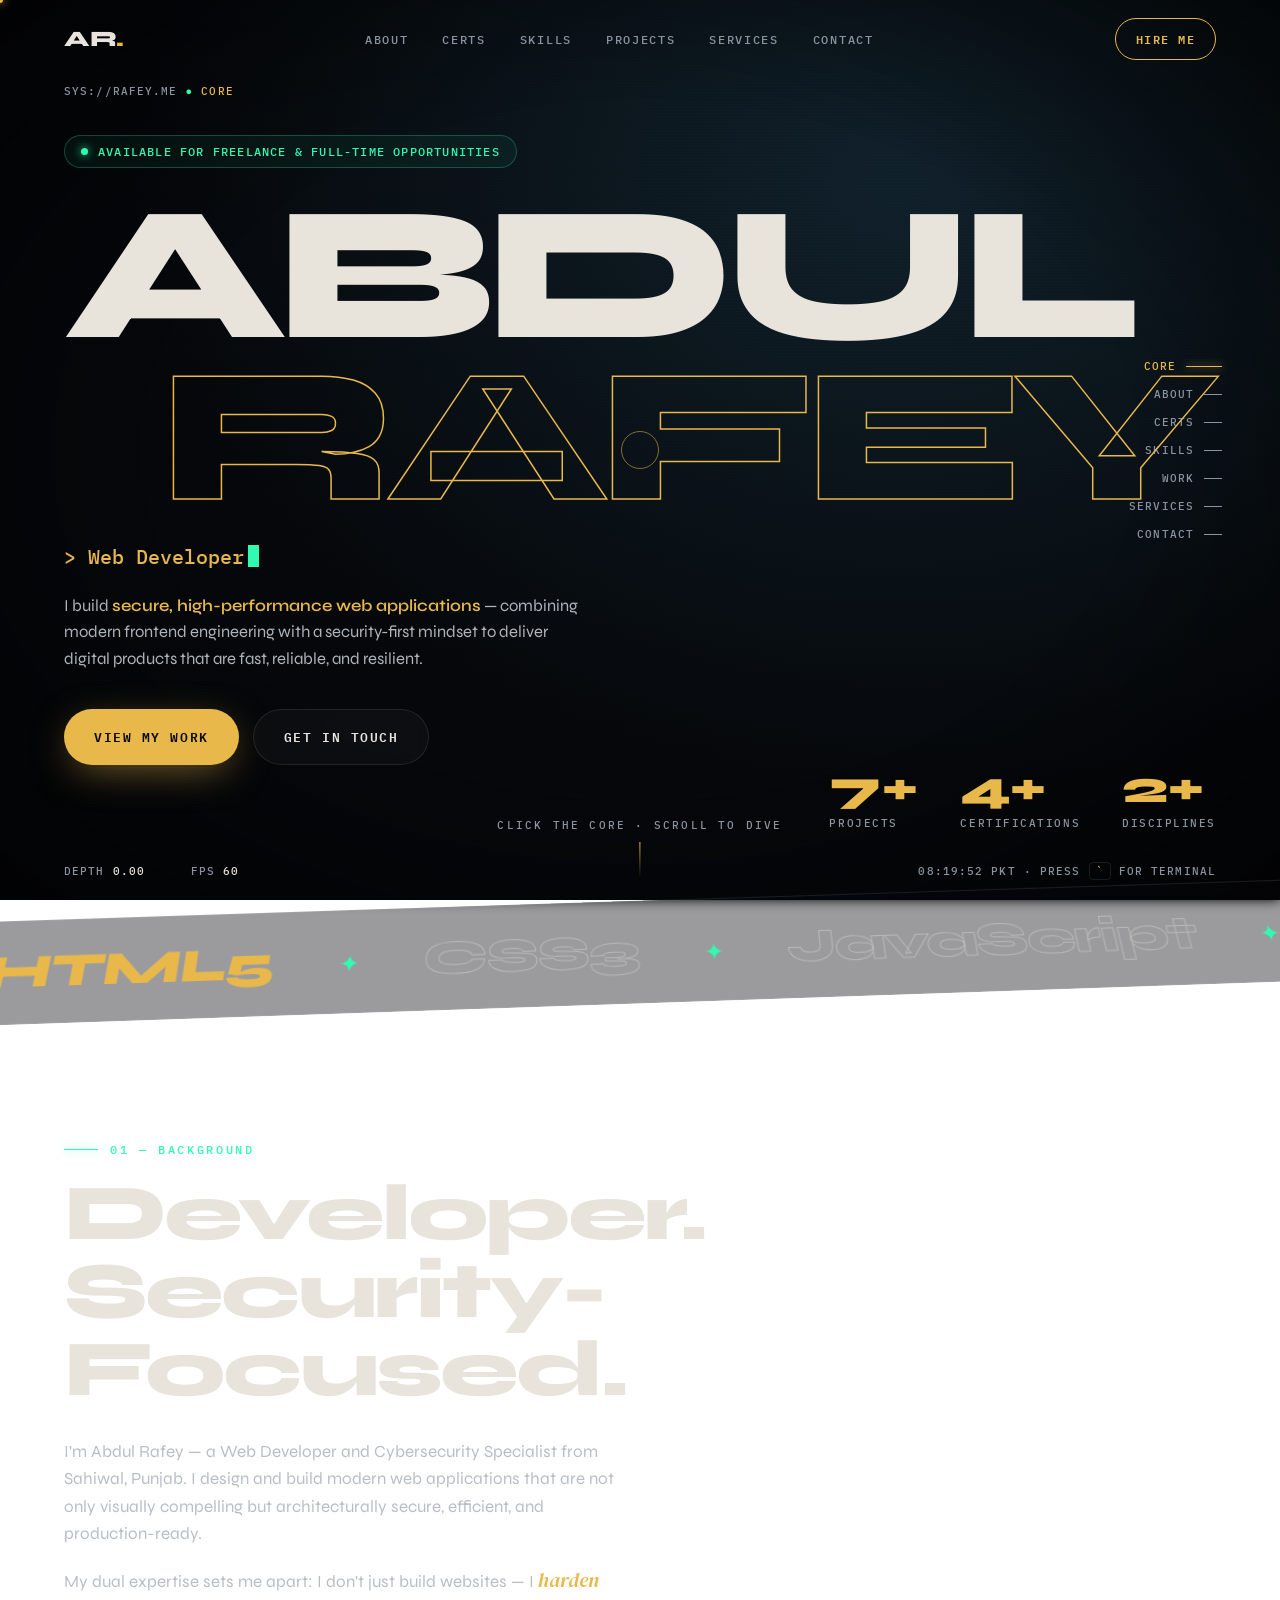
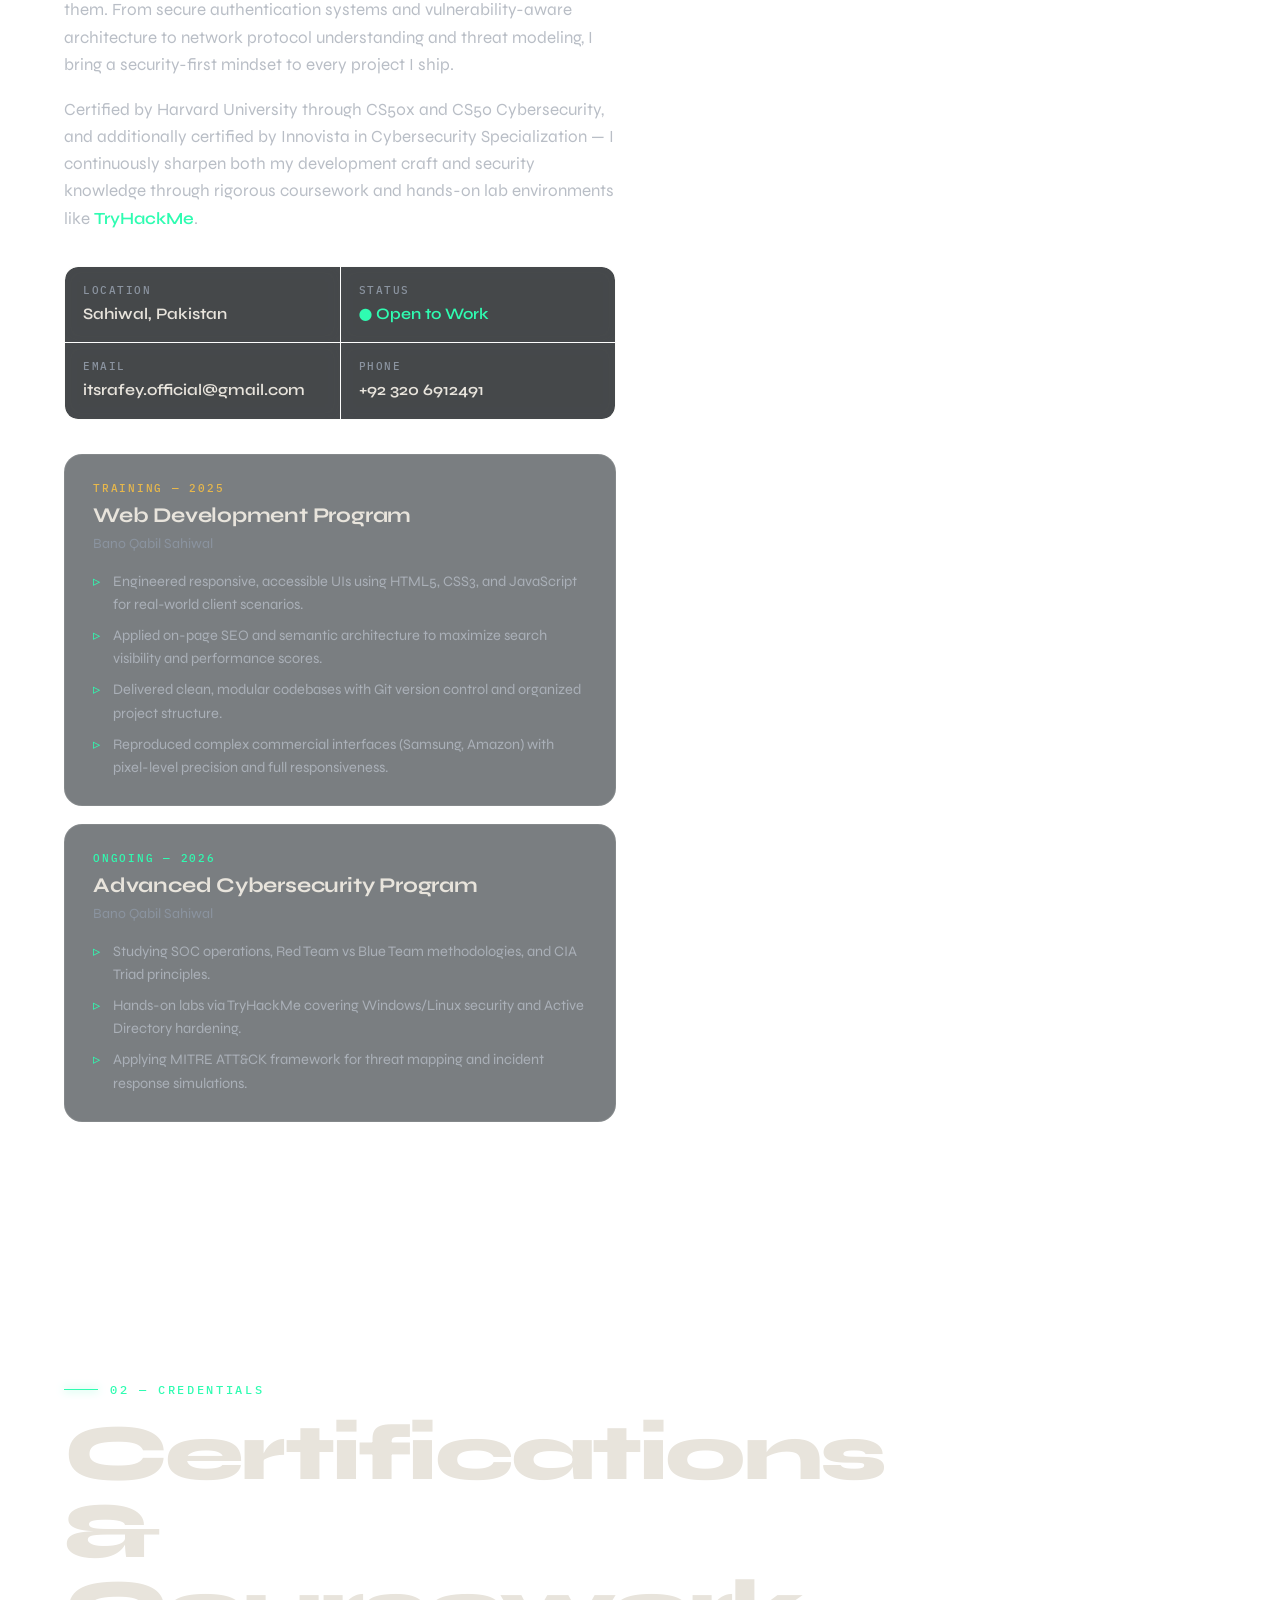
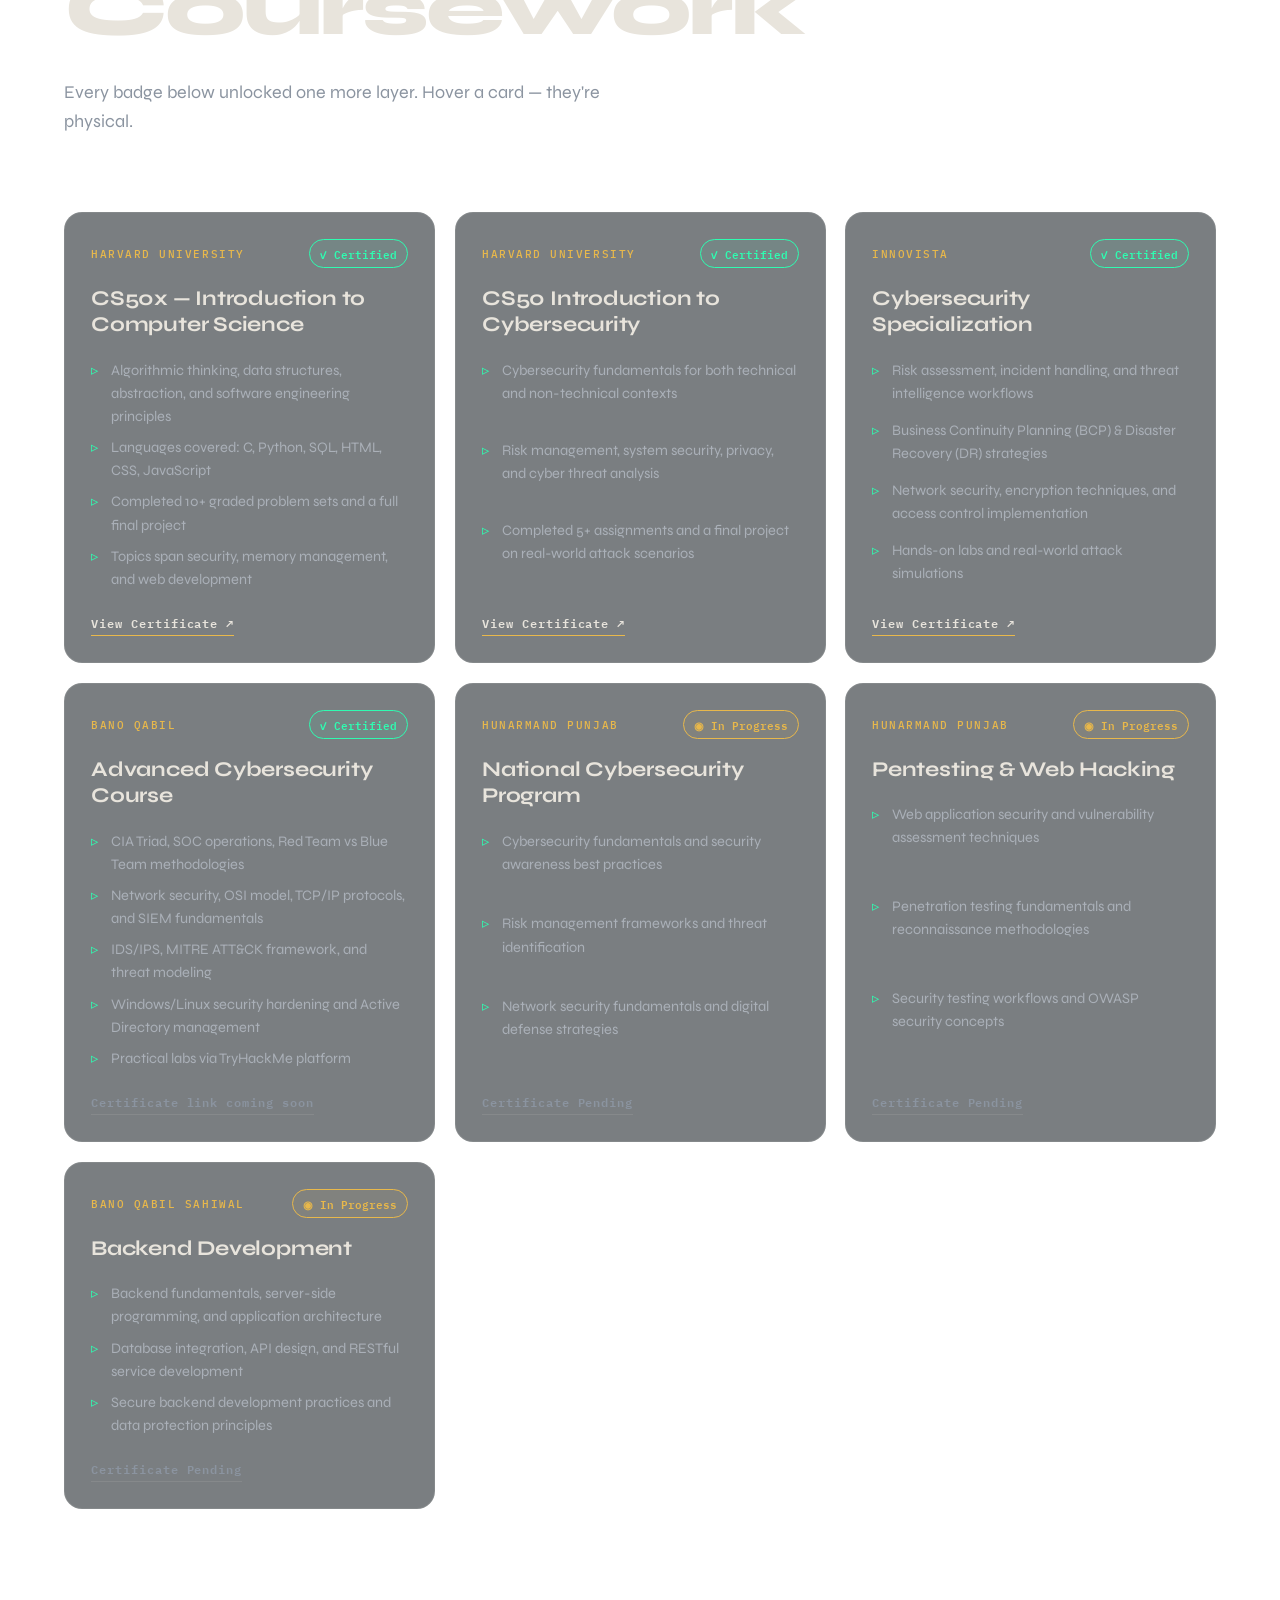
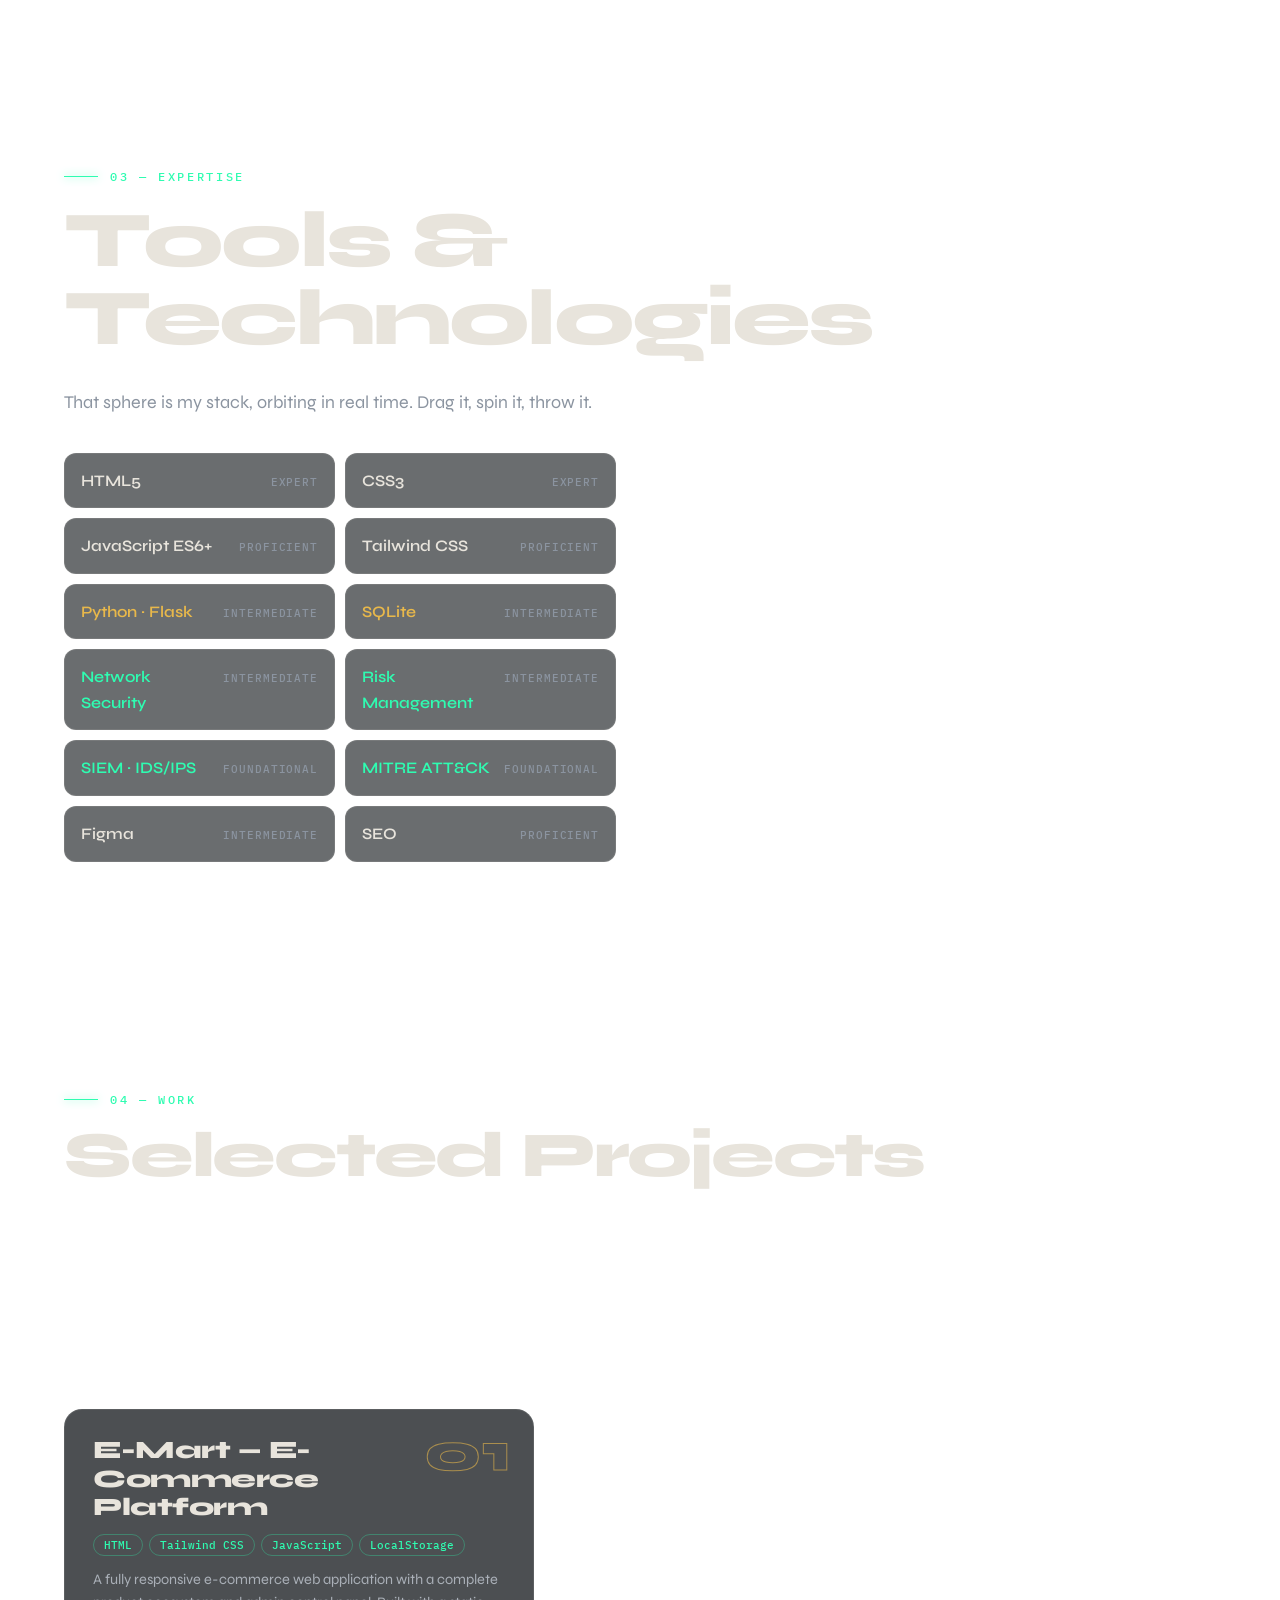
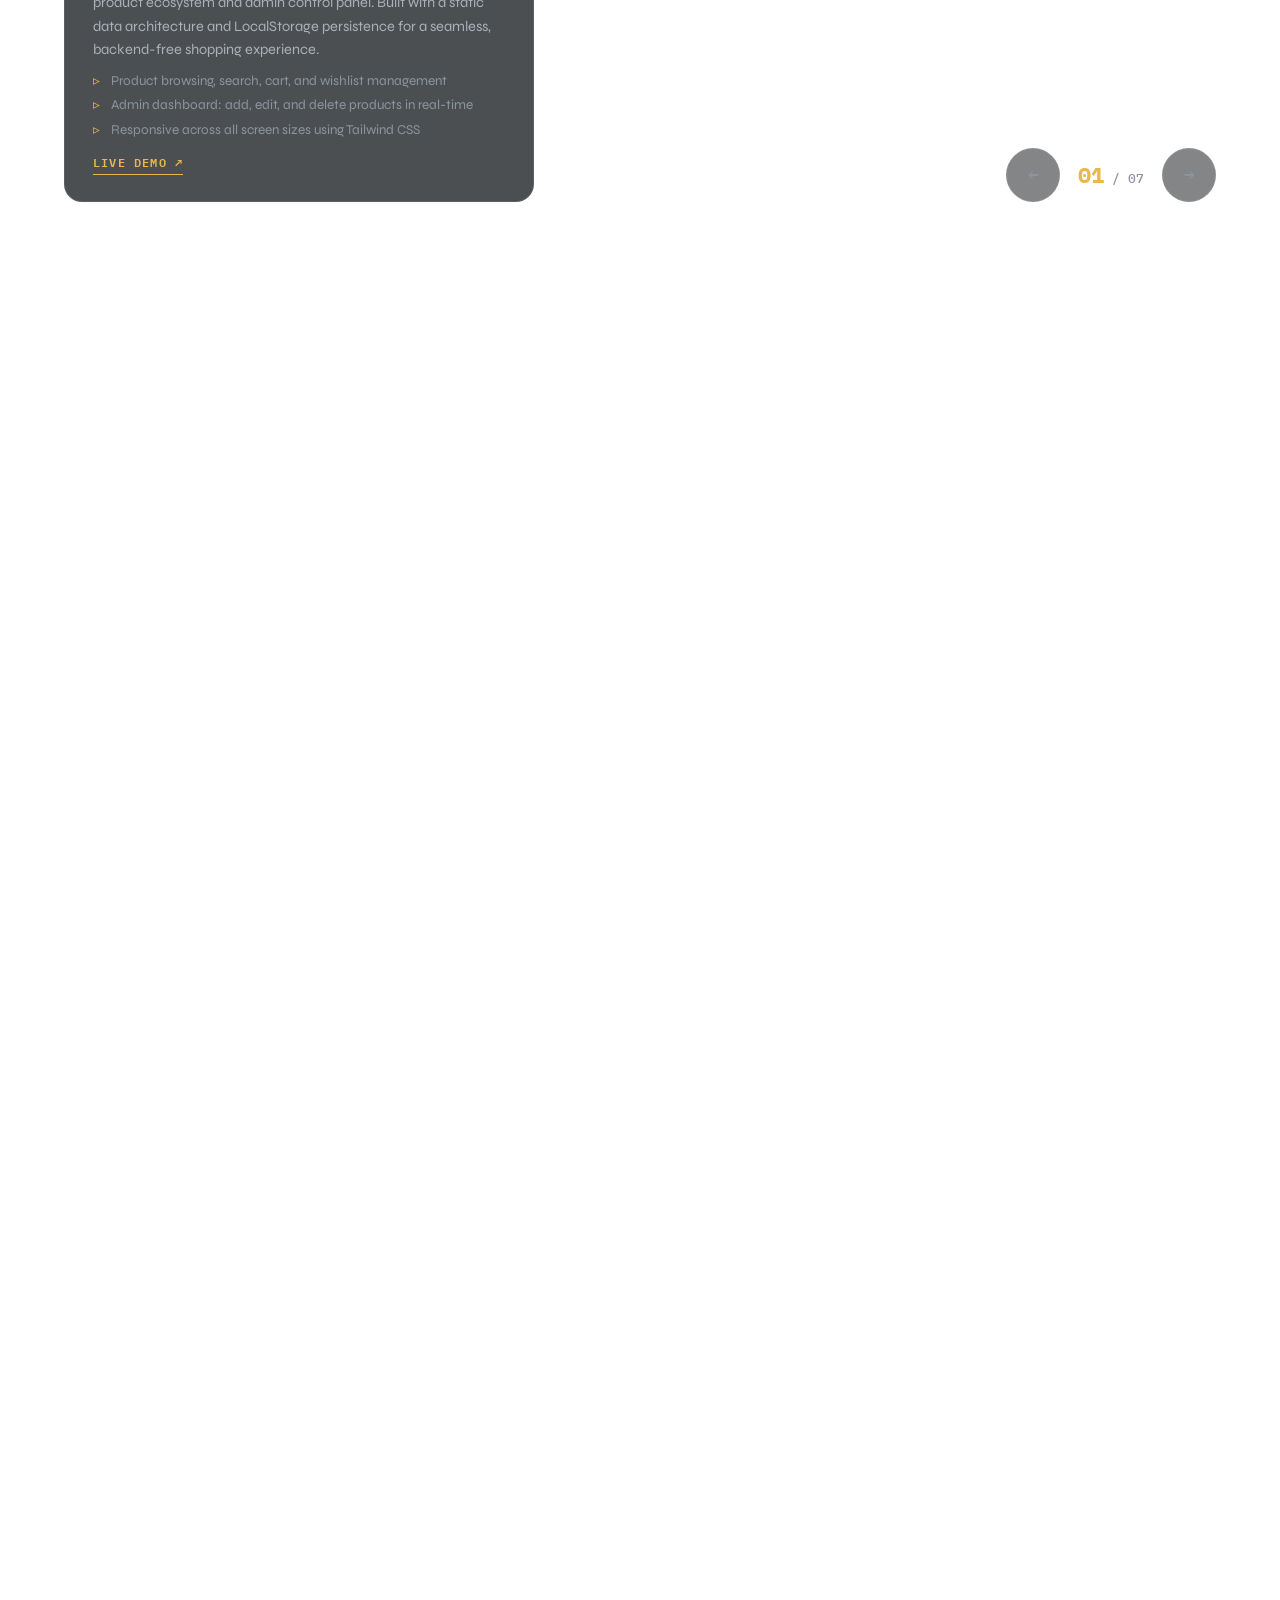
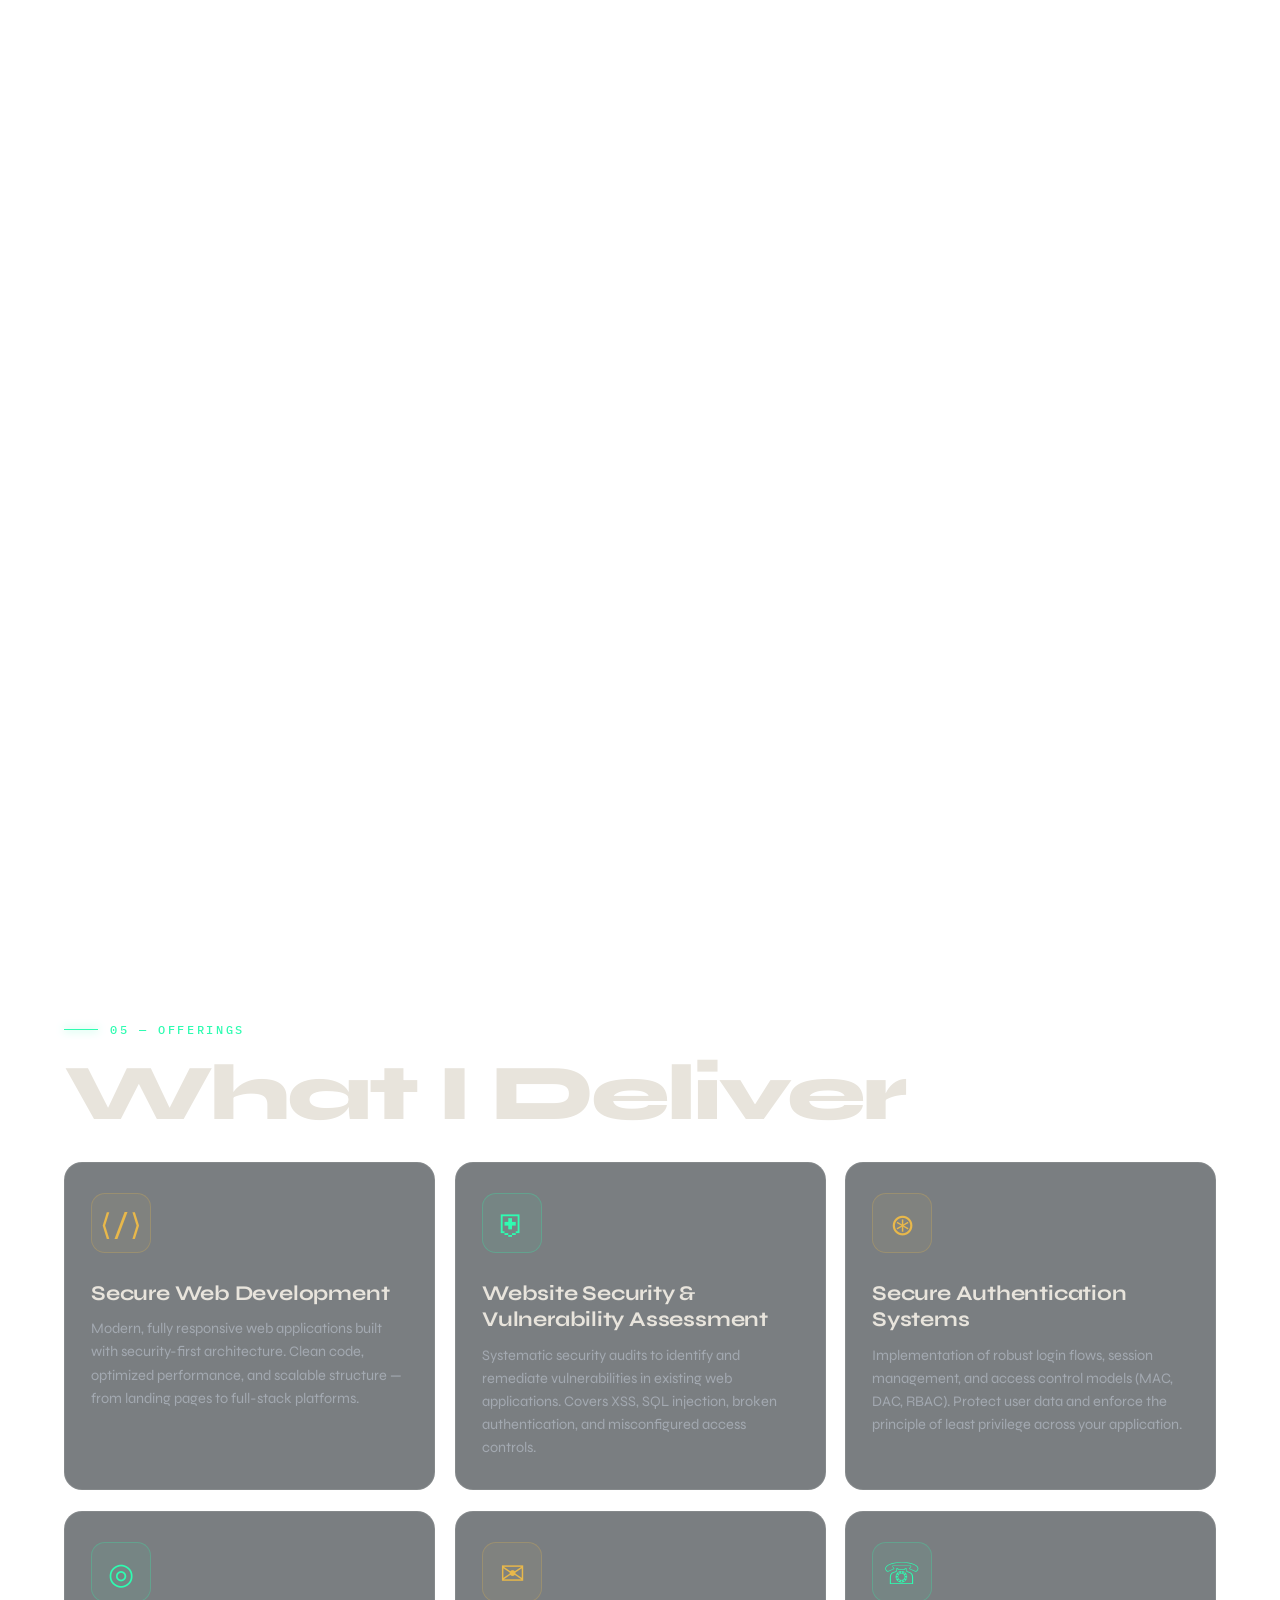
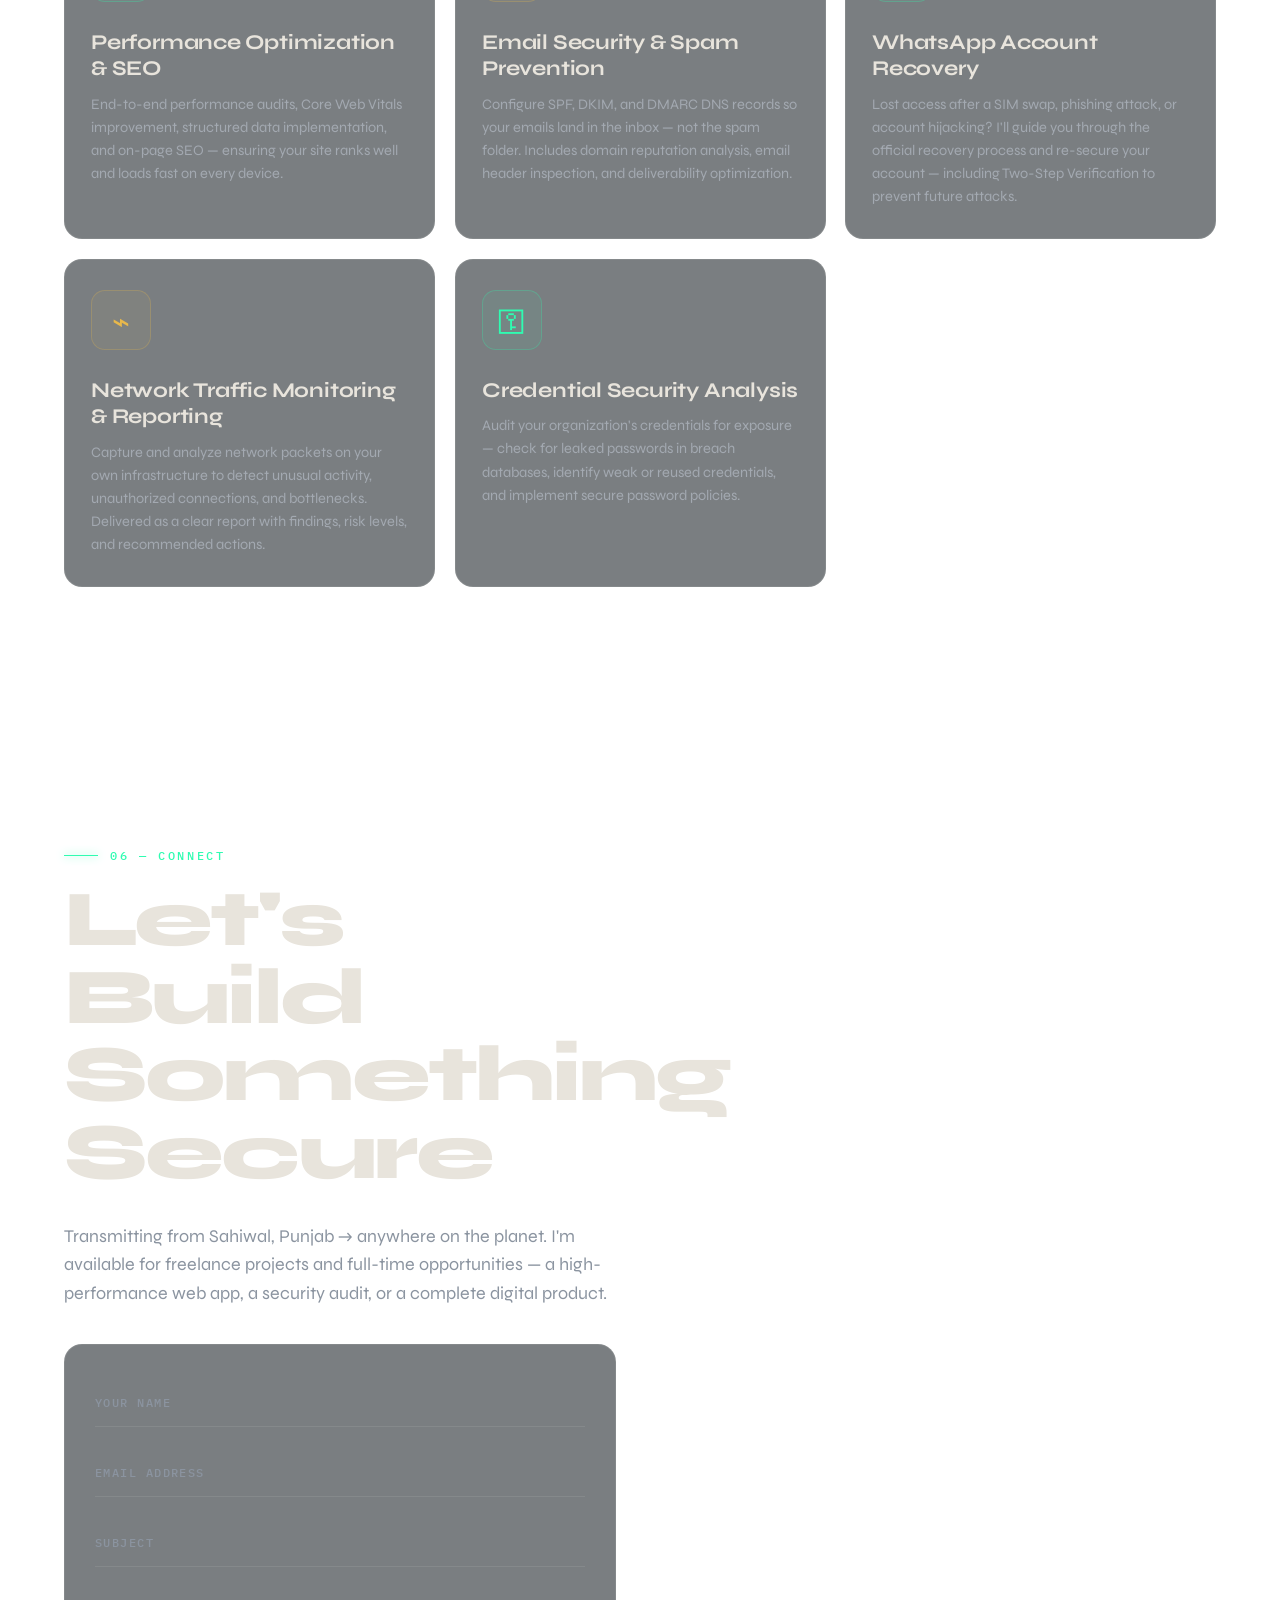
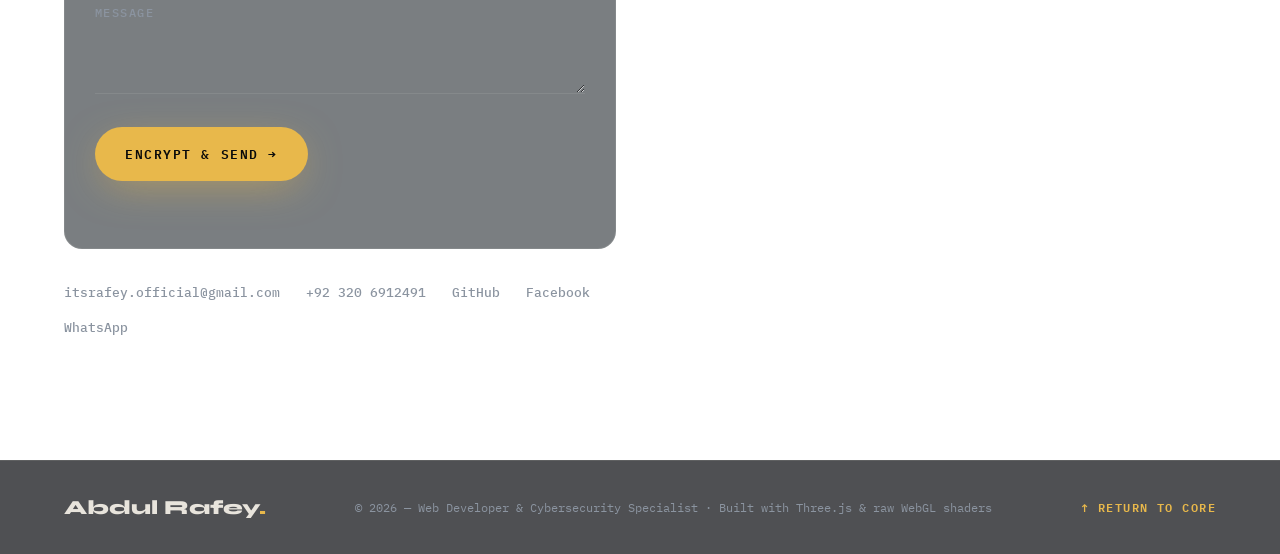
==== commit e394a35f: "Use itsrafey.official@gmail.com as the single contact email Replaces both previous addresses (itsstr" ====
--- a/index.html
+++ b/index.html
@@ -28,7 +28,7 @@
   <meta name="publisher" content="Abdul Rafey" />
   <meta name="copyright" content="© 2025 Abdul Rafey. All rights reserved." />
   <meta name="owner" content="Abdul Rafey" />
-  <meta name="reply-to" content="Itsstranger581@gmail.com" />
+  <meta name="reply-to" content="itsrafey.official@gmail.com" />
 
   <!-- ── ROBOTS (Tell every crawler what to do) ── -->
   <meta name="robots" content="index, follow, max-snippet:-1, max-image-preview:large, max-video-preview:-1" />
@@ -153,7 +153,7 @@
       "width": 400,
       "height": 400
     },
-    "email": "Itsstranger581@gmail.com",
+    "email": "itsrafey.official@gmail.com",
     "telephone": "+923206912491",
     "address": {
       "@type": "PostalAddress",
@@ -308,7 +308,7 @@
     "logo": "https://rafey.me/assets/icons/favicon_64.png",
     "image": "https://rafey.me/assets/images/og-cover.jpg",
     "telephone": "+923206912491",
-    "email": "Itsstranger581@gmail.com",
+    "email": "itsrafey.official@gmail.com",
     "founder": { "@id": "https://rafey.me/#person" },
     "address": {
       "@type": "PostalAddress",
@@ -450,7 +450,7 @@
         "name": "Is Abdul Rafey available for freelance web development?",
         "acceptedAnswer": {
           "@type": "Answer",
-          "text": "Yes, Abdul Rafey is currently open to freelance web development and cybersecurity projects. He offers affordable, high-quality services for businesses, startups, and individuals in Pakistan and worldwide. Contact him at Itsstranger581@gmail.com or through the form at rafey.me."
+          "text": "Yes, Abdul Rafey is currently open to freelance web development and cybersecurity projects. He offers affordable, high-quality services for businesses, startups, and individuals in Pakistan and worldwide. Contact him at itsrafey.official@gmail.com or through the form at rafey.me."
         }
       },
       {
@@ -466,7 +466,7 @@
         "name": "How can I hire Abdul Rafey as a web developer in Pakistan?",
         "acceptedAnswer": {
           "@type": "Answer",
-          "text": "You can hire Abdul Rafey by emailing Itsstranger581@gmail.com, calling +92 320 6912491, messaging on WhatsApp, or filling out the contact form at rafey.me. He is based in Sahiwal, Pakistan and is available for remote work worldwide as well as local projects in Punjab."
+          "text": "You can hire Abdul Rafey by emailing itsrafey.official@gmail.com, calling +92 320 6912491, messaging on WhatsApp, or filling out the contact form at rafey.me. He is based in Sahiwal, Pakistan and is available for remote work worldwide as well as local projects in Punjab."
         }
       }
     ]
@@ -652,7 +652,7 @@
       <li><a href="#services">Services</a></li>
       <li><a href="#contact">Contact</a></li>
     </ul>
-    <a href="mailto:itsstranger@gmail.com" class="nav-cta" data-magnetic><span>Hire Me</span></a>
+    <a href="mailto:itsrafey.official@gmail.com" class="nav-cta" data-magnetic><span>Hire Me</span></a>
     <button class="hamburger" id="hamburger" aria-label="Open menu" aria-expanded="false"><span></span><span></span></button>
   </nav>
   <div class="mobile-menu" id="mobileMenu">
@@ -714,7 +714,7 @@
           <dl class="details reveal">
             <div><dt>Location</dt><dd>Sahiwal, Pakistan</dd></div>
             <div><dt>Status</dt><dd class="ok">● Open to Work</dd></div>
-            <div><dt>Email</dt><dd><a href="mailto:itsstranger@gmail.com">itsstranger@gmail.com</a></dd></div>
+            <div><dt>Email</dt><dd><a href="mailto:itsrafey.official@gmail.com">itsrafey.official@gmail.com</a></dd></div>
             <div><dt>Phone</dt><dd><a href="tel:+923206912491">+92 320 6912491</a></dd></div>
           </dl>
           <div class="timeline">
@@ -963,7 +963,7 @@
             <p class="form-note" id="formNote" role="status"></p>
           </form>
           <ul class="contact-links reveal">
-            <li><a href="mailto:itsstranger@gmail.com">itsstranger@gmail.com</a></li>
+            <li><a href="mailto:itsrafey.official@gmail.com">itsrafey.official@gmail.com</a></li>
             <li><a href="tel:+923206912491">+92 320 6912491</a></li>
             <li><a href="https://github.com/rafey581" target="_blank" rel="noopener">GitHub</a></li>
             <li><a href="https://www.facebook.com/abdul.rafey.528316" target="_blank" rel="noopener">Facebook</a></li>
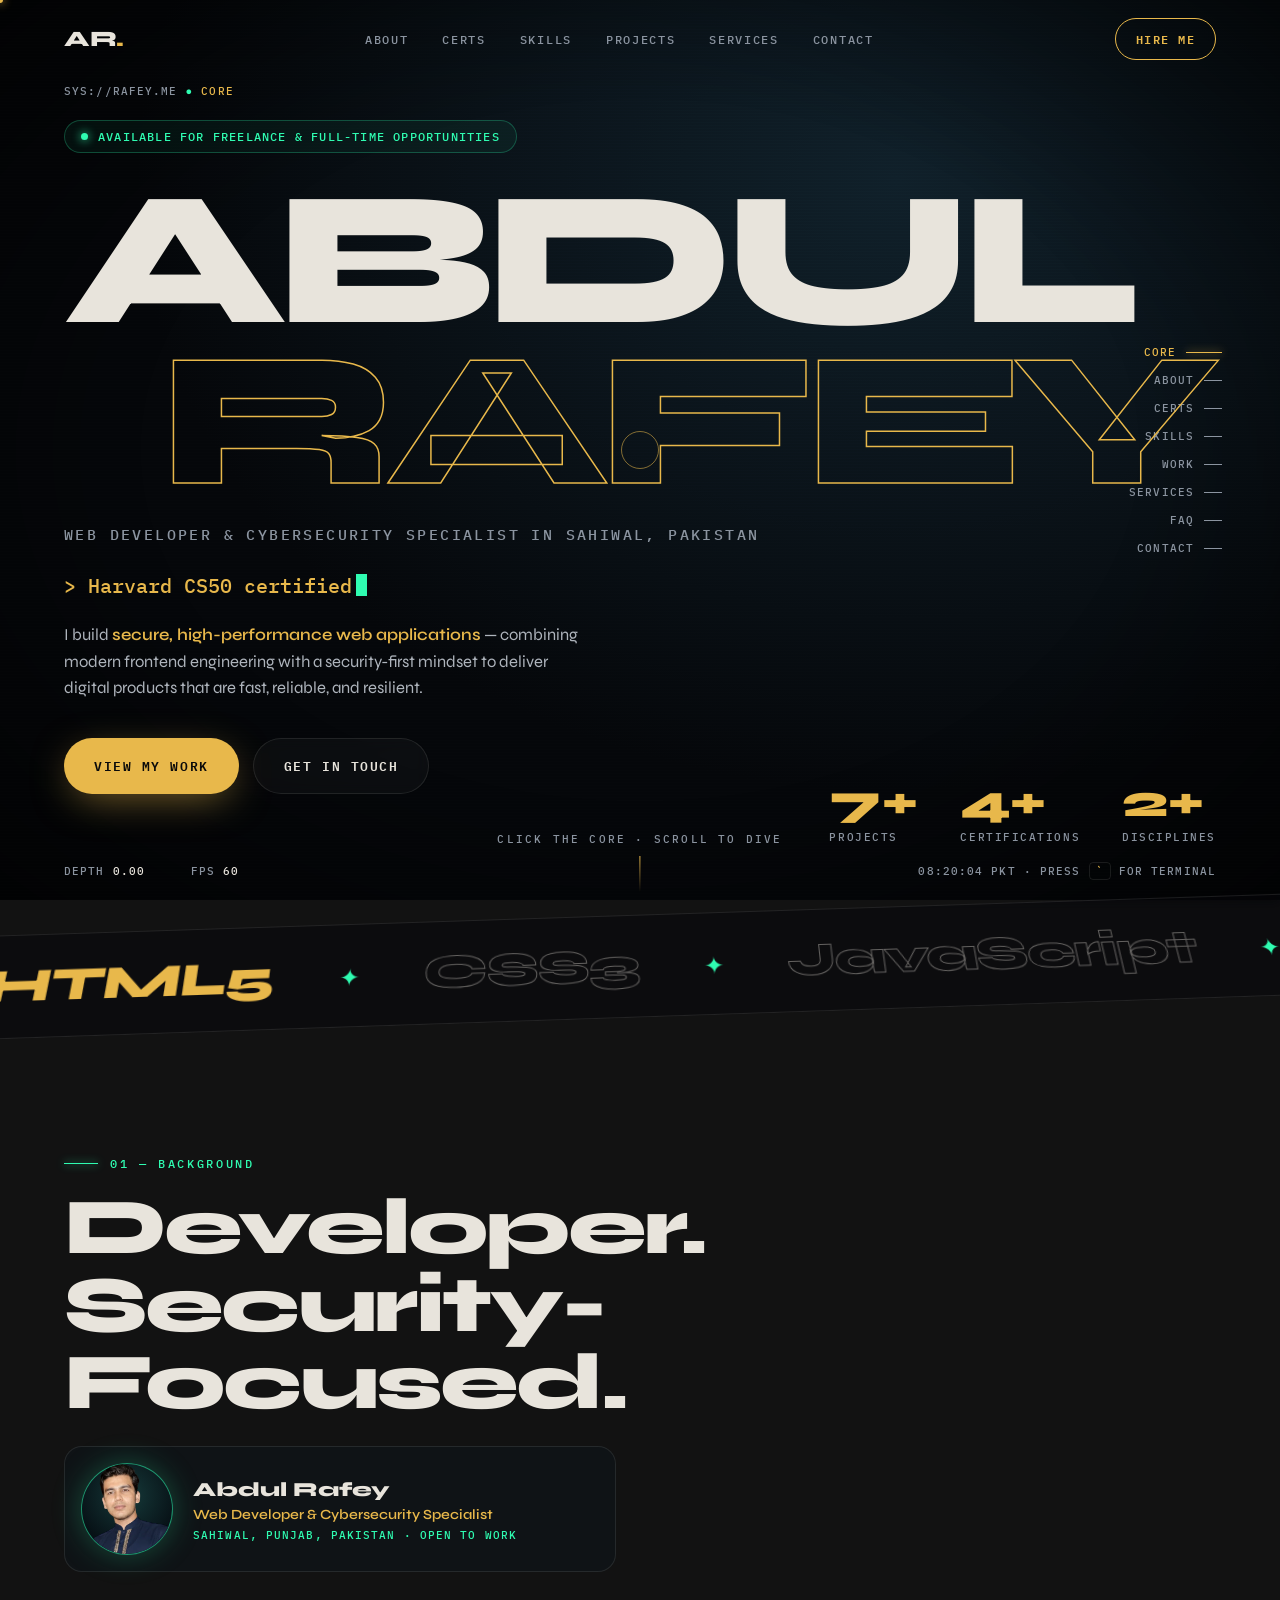
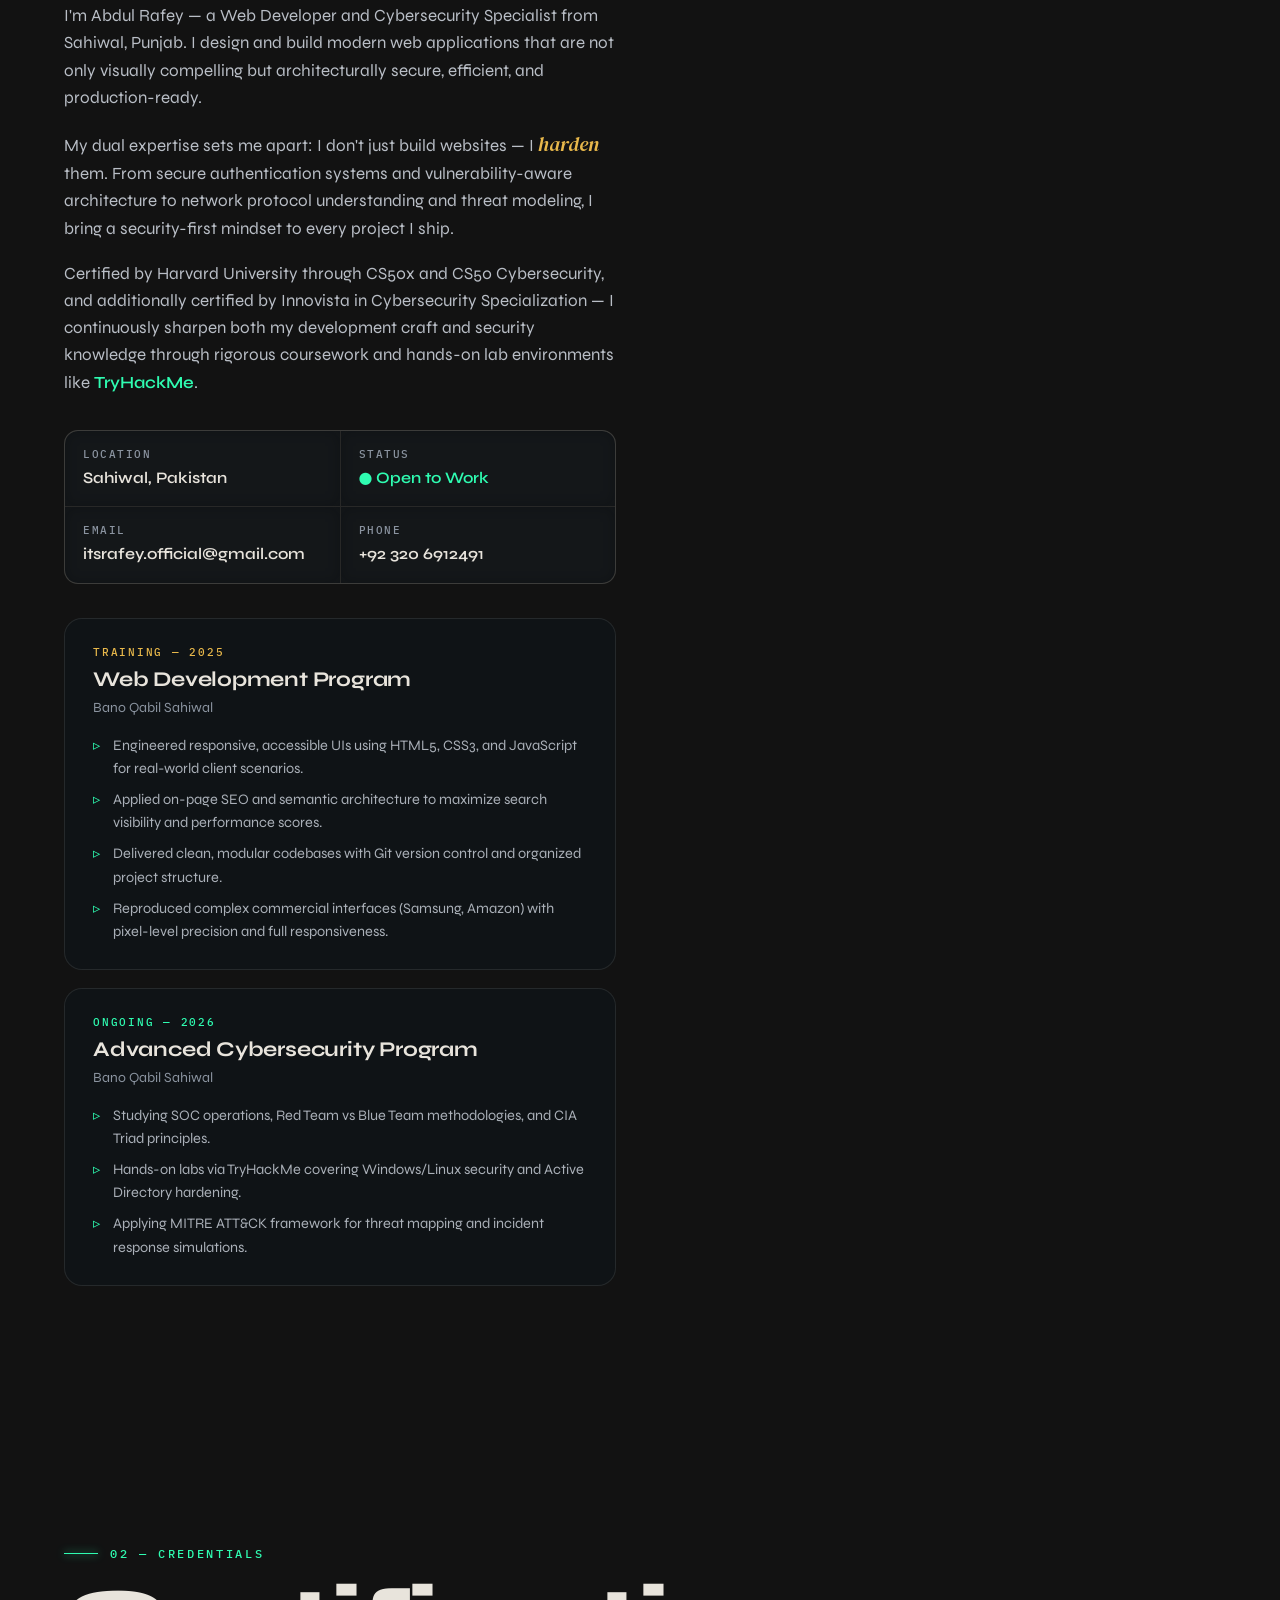
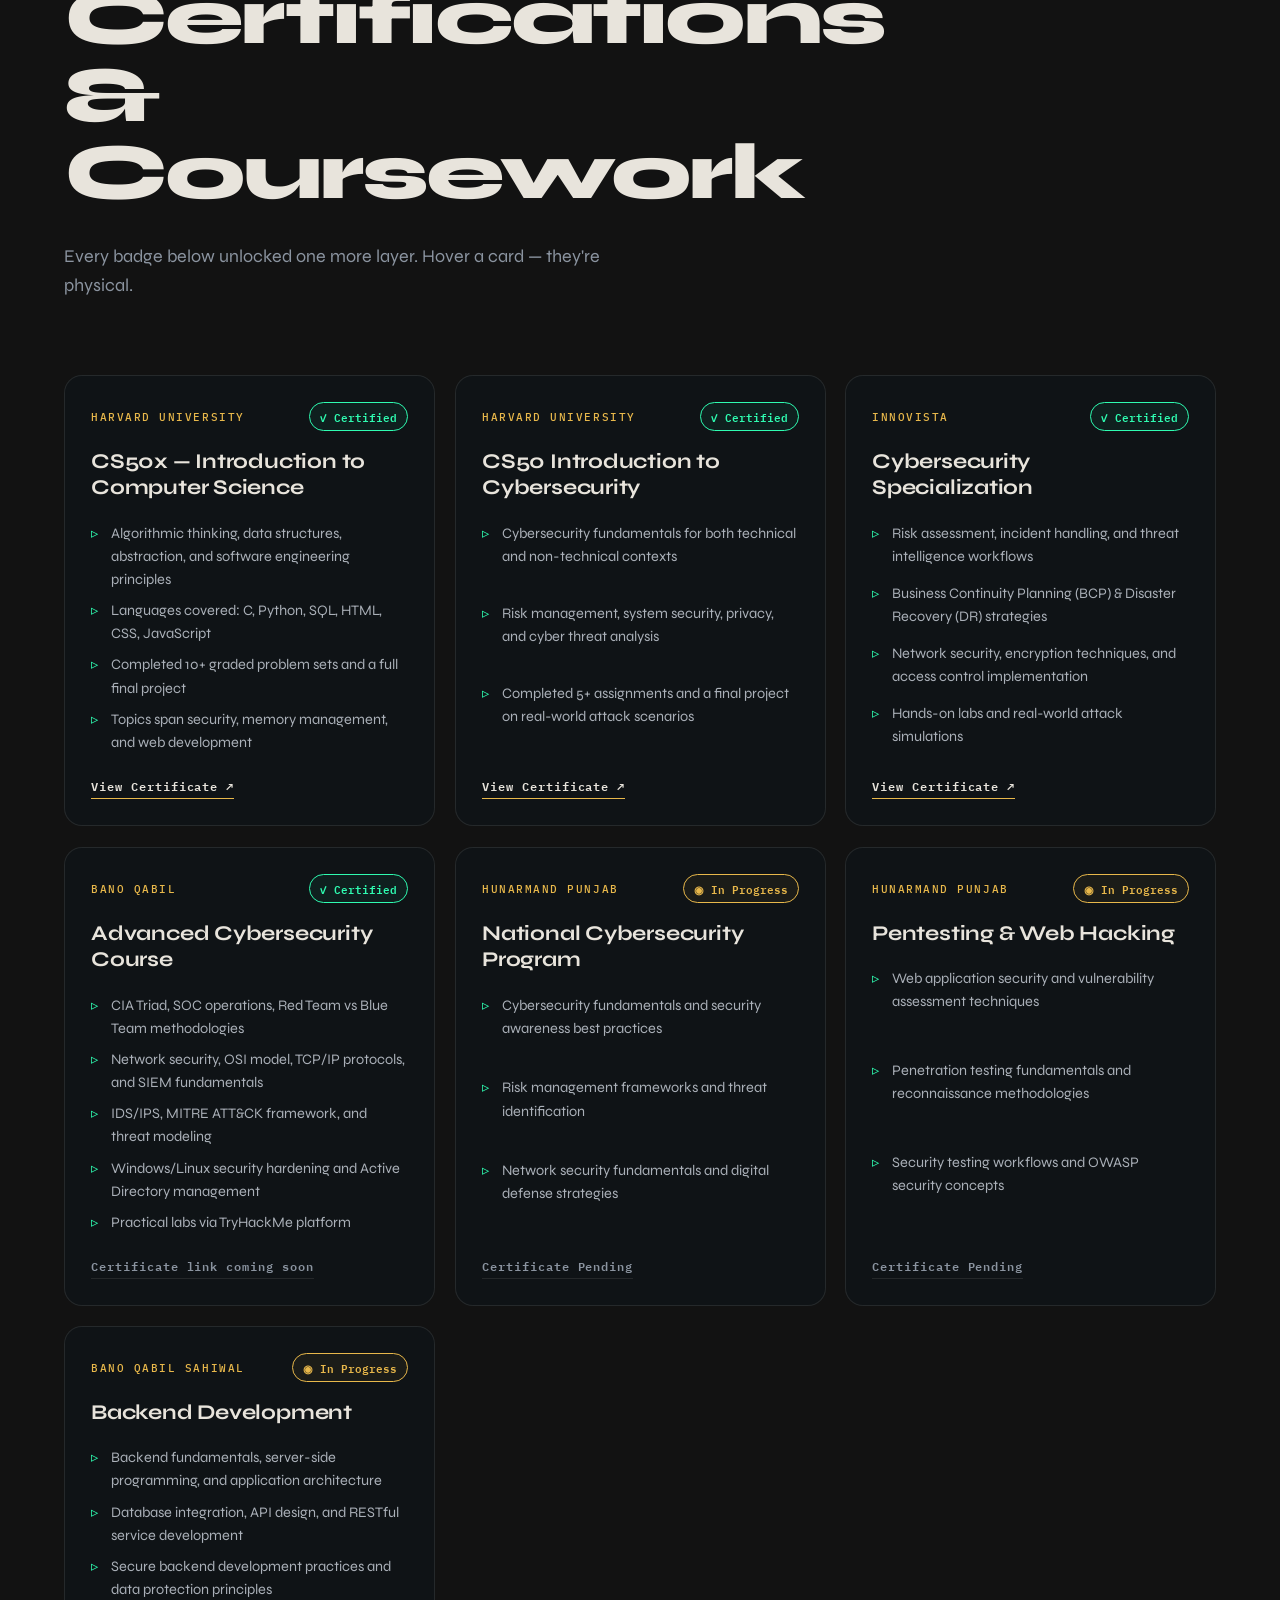
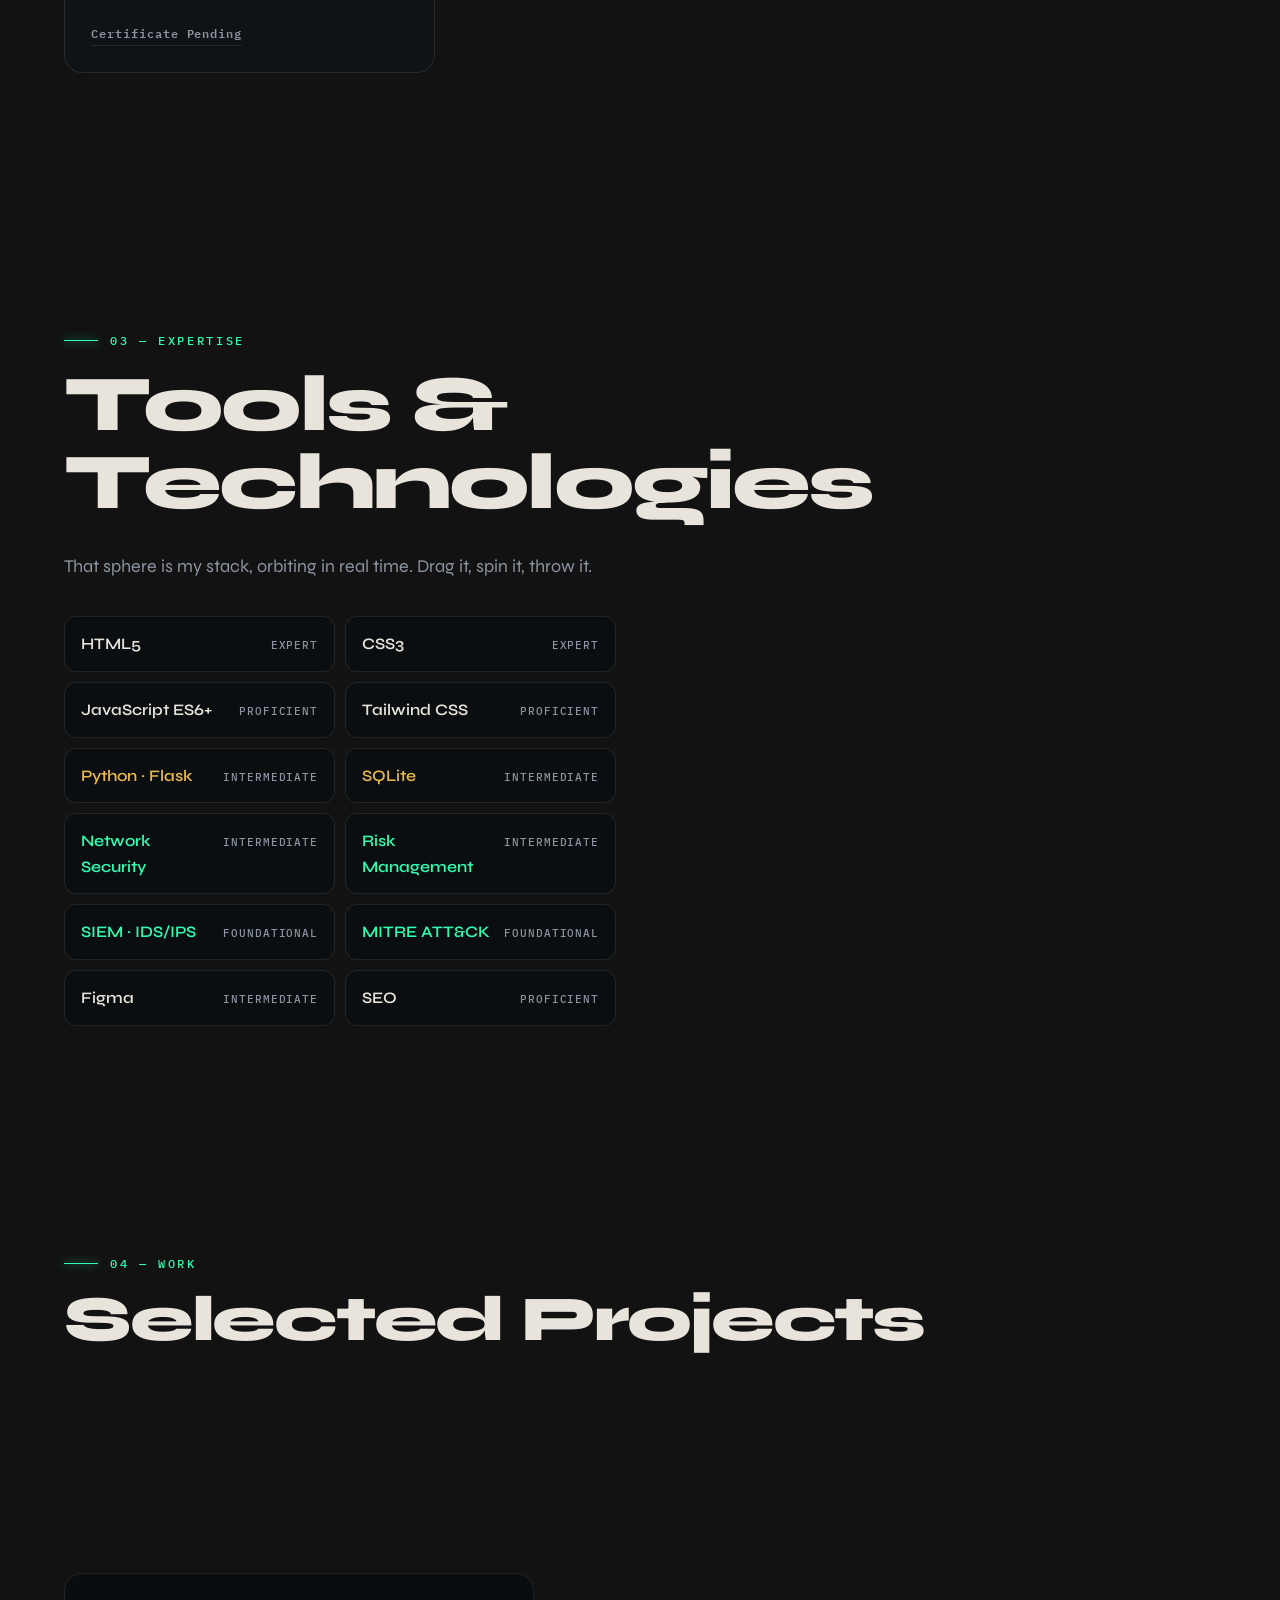
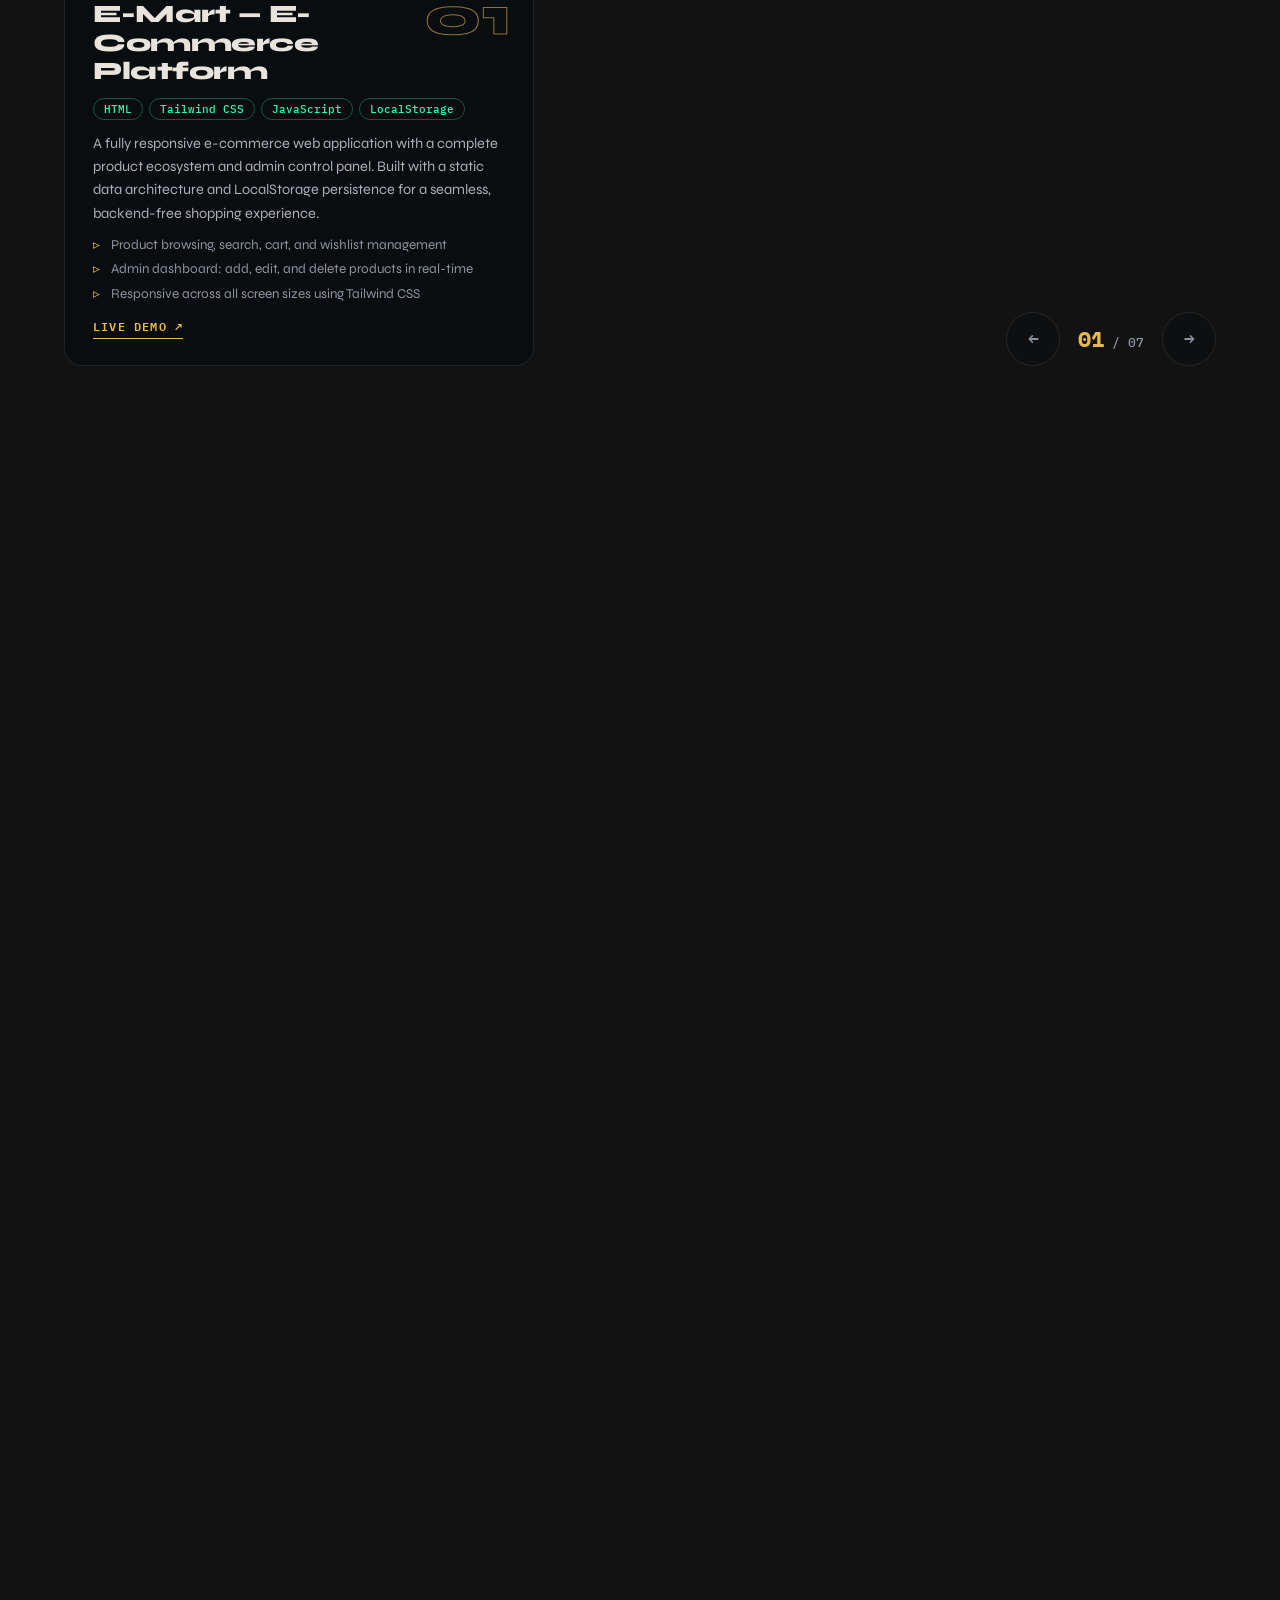
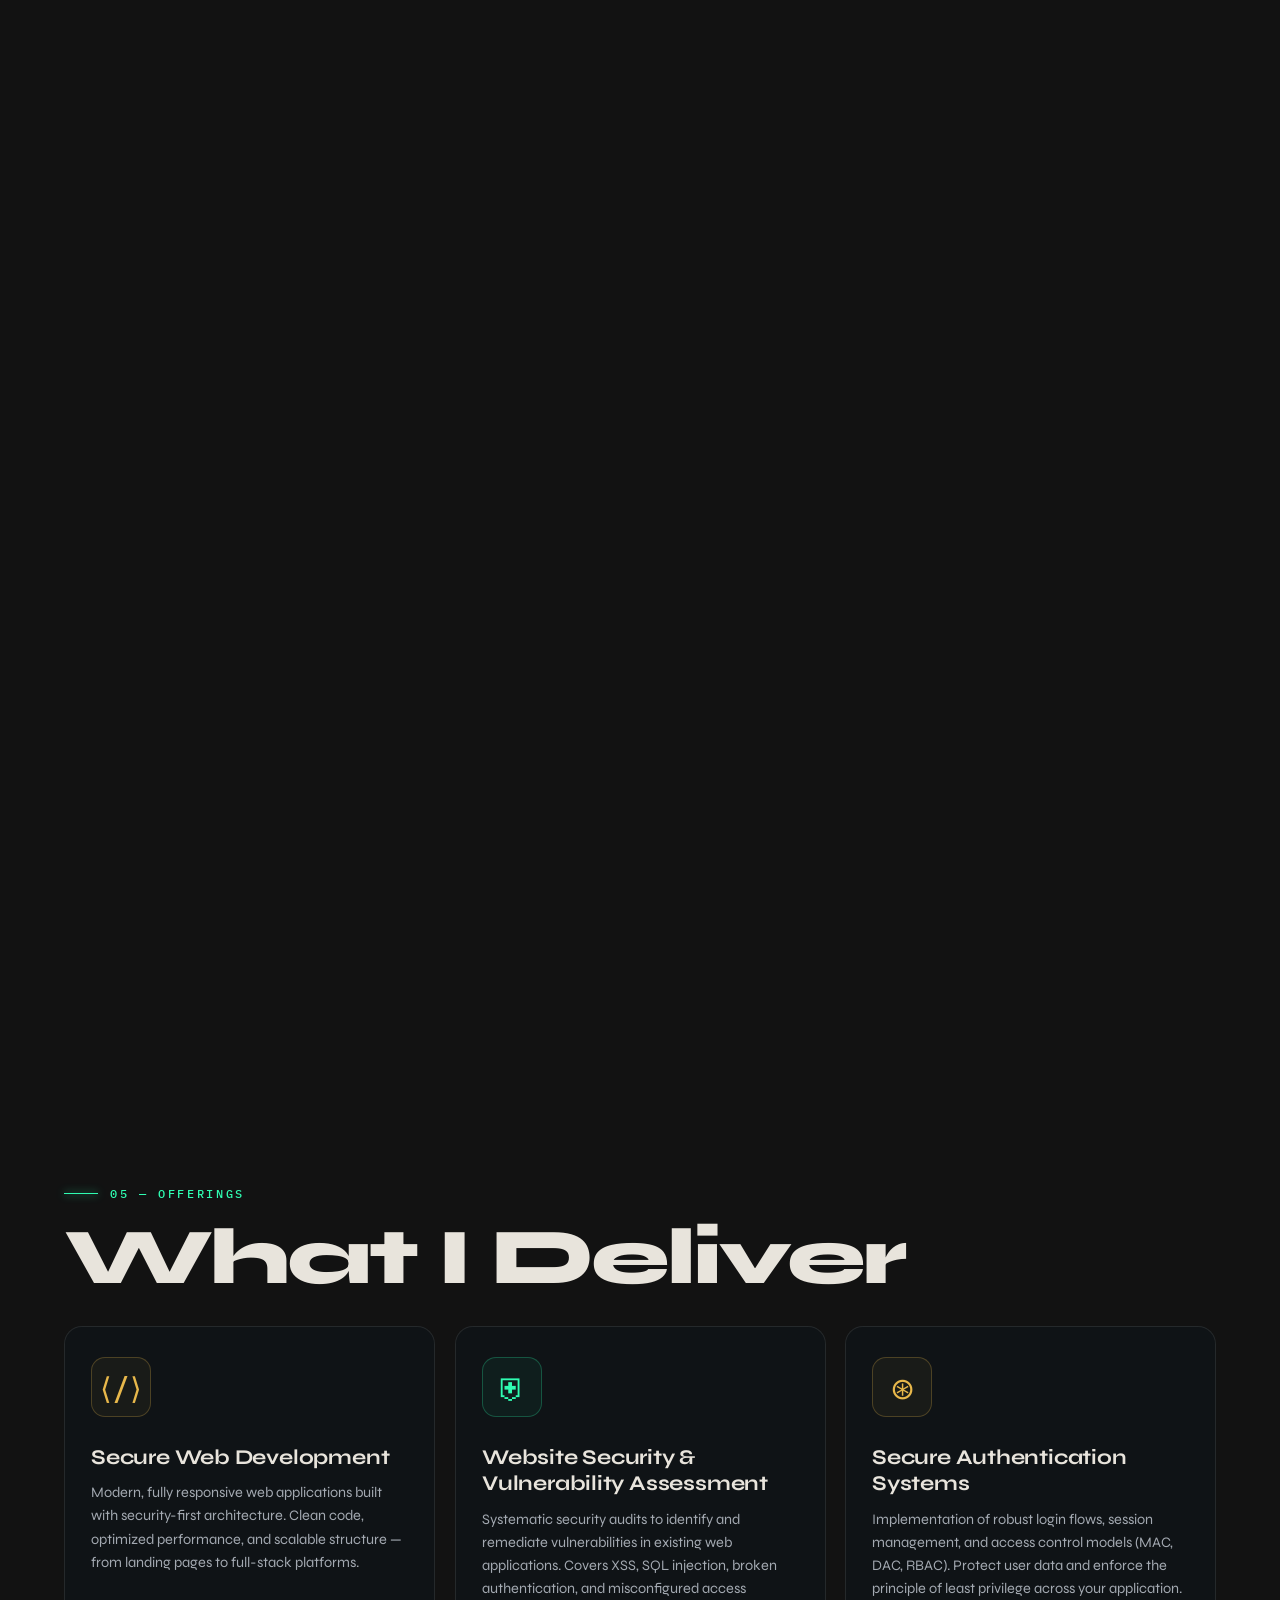
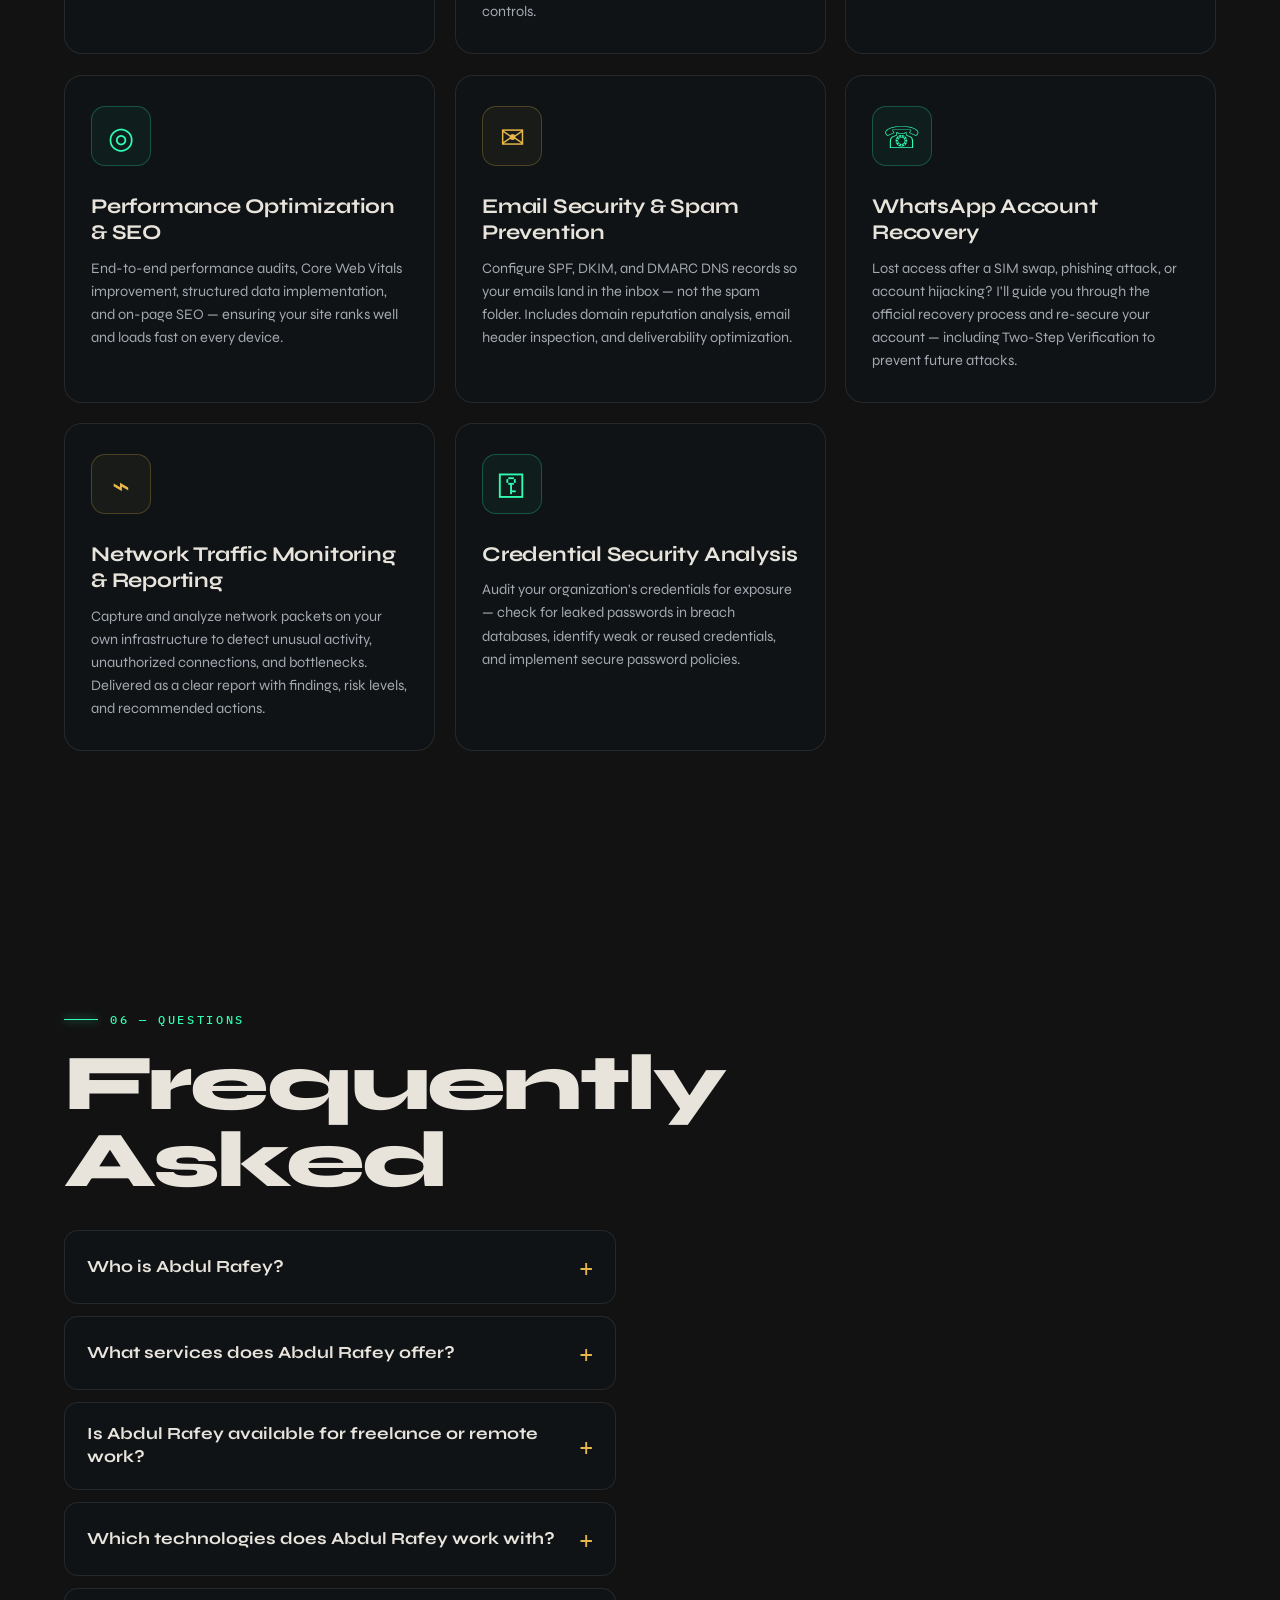
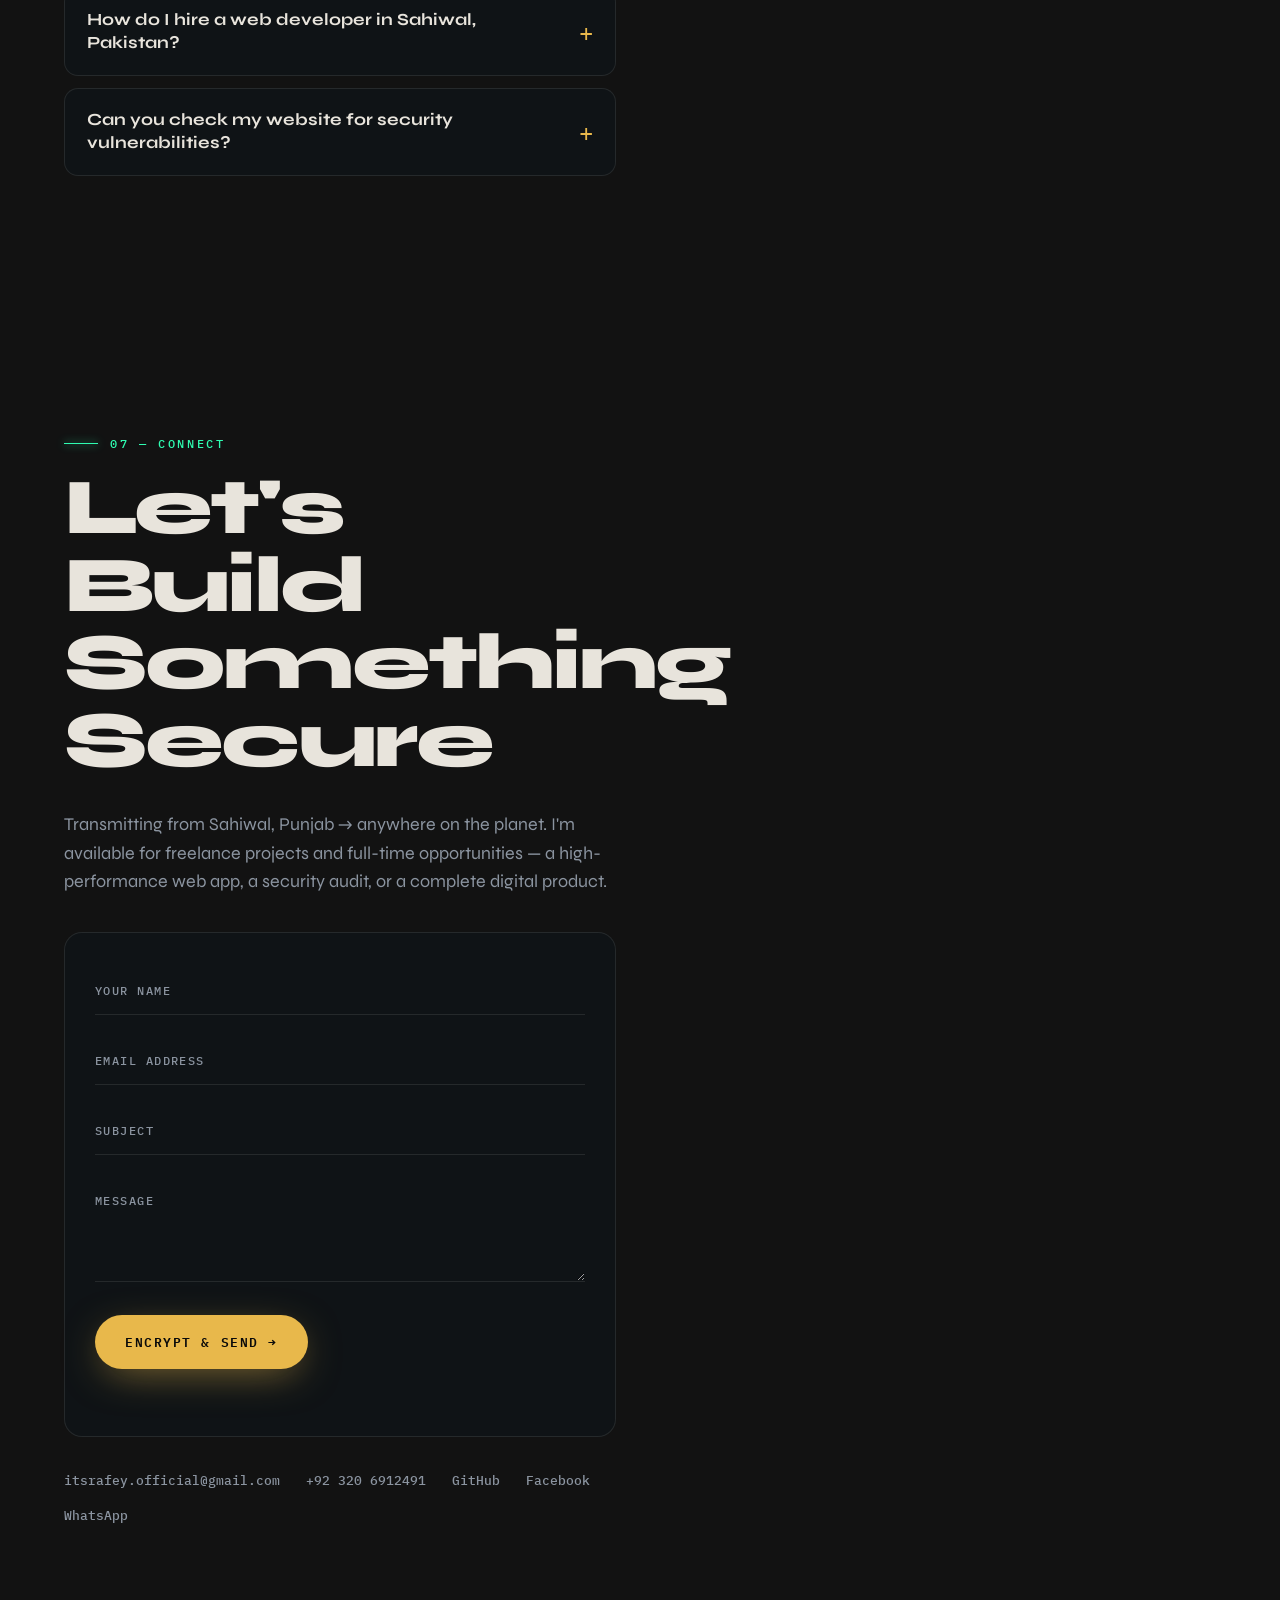
==== commit ea4688f7: "Overhaul technical and on-page SEO - Replace seven JSON-LD blocks with one linked @graph (WebSite,  " ====
--- a/index.html
+++ b/index.html
@@ -1,604 +1,262 @@
 <!DOCTYPE html>
-<html lang="en" dir="ltr" itemscope itemtype="https://schema.org/Person">
+<html lang="en" dir="ltr">
 <head>
-
-  <!-- ══════════════════════════════════════════════════════════
-       RAFEY.ME — WORLD-CLASS SEO PACKAGE v2.0
-       Abdul Rafey | Web Developer & Cybersecurity Specialist
-       Last updated: 2025
-  ══════════════════════════════════════════════════════════════ -->
-
-  <!-- ── CHARSET & VIEWPORT (Must be first) ── -->
   <meta charset="UTF-8" />
-  <meta http-equiv="X-UA-Compatible" content="IE=edge" />
   <meta name="viewport" content="width=device-width, initial-scale=1.0, viewport-fit=cover" />
 
-  <!-- ── TITLE (55-60 chars, primary keyword first) ── -->
-  <title>Abdul Rafey | Web Developer &amp; Cybersecurity Specialist — Sahiwal, Pakistan</title>
-
-  <!-- ── META DESCRIPTION (150-158 chars exactly) ── -->
-  <meta name="description" content="Abdul Rafey — Web Developer &amp; Cybersecurity Specialist from Sahiwal, Pakistan. Harvard CS50 certified. Secure websites, Flask apps &amp; vulnerability audits. Hire now at rafey.me" />
-
-  <!-- ── KEYWORDS (Long-tail, low-competition, Pakistan-specific) ── -->
-  <meta name="keywords" content="web developer sahiwal pakistan, cybersecurity specialist pakistan, Abdul Rafey rafey.me, secure web development pakistan, CS50 certified developer pakistan, freelance web developer sahiwal, python flask developer pakistan, network security pakistan, SIEM analyst pakistan, full stack developer sahiwal, HTML CSS JavaScript developer pakistan, wordpress developer sahiwal, affordable web design pakistan, hire web developer sahiwal 2025, cybersecurity consultant pakistan" />
-
-  <!-- ── AUTHOR & OWNERSHIP ── -->
+  <!-- ── Primary ─────────────────────────────────────────── -->
+  <title>Abdul Rafey — Web Developer &amp; Cybersecurity Specialist</title>
+  <meta name="description" content="Abdul Rafey — Harvard CS50 certified web developer &amp; cybersecurity specialist in Sahiwal, Pakistan. Secure websites, Flask apps &amp; security audits. Hire me." />
+  <link rel="canonical" href="https://rafey.me/" />
+  <meta name="robots" content="index, follow, max-snippet:-1, max-image-preview:large, max-video-preview:-1" />
   <meta name="author" content="Abdul Rafey" />
-  <meta name="designer" content="Abdul Rafey" />
-  <meta name="publisher" content="Abdul Rafey" />
-  <meta name="copyright" content="© 2025 Abdul Rafey. All rights reserved." />
-  <meta name="owner" content="Abdul Rafey" />
-  <meta name="reply-to" content="itsrafey.official@gmail.com" />
-
-  <!-- ── ROBOTS (Tell every crawler what to do) ── -->
-  <meta name="robots" content="index, follow, max-snippet:-1, max-image-preview:large, max-video-preview:-1" />
-  <meta name="googlebot" content="index, follow, max-snippet:-1, max-image-preview:large, max-video-preview:-1" />
-  <meta name="bingbot" content="index, follow, max-snippet:-1, max-image-preview:large" />
-  <meta name="slurp" content="index, follow" />
-  <meta name="msnbot" content="index, follow" />
-  <meta name="teoma" content="index, follow" />
-
-  <!-- ── CANONICAL (Prevent duplicate content) ── -->
-  <link rel="canonical" href="https://rafey.me/" />
-
-  <!-- ── GEO / LOCAL SEO (Crucial for Sahiwal ranking) ── -->
+  <meta name="theme-color" content="#05070A" />
+  <meta name="color-scheme" content="dark" />
+  <meta name="format-detection" content="telephone=no" />
+  <meta name="referrer" content="strict-origin-when-cross-origin" />
+  <!-- Search Console / Bing Webmaster verification: paste your codes here -->
+  <!-- <meta name="google-site-verification" content="YOUR_GOOGLE_CODE" /> -->
+  <!-- <meta name="msvalidate.01" content="YOUR_BING_CODE" /> -->
+
+  <!-- ── Local SEO ───────────────────────────────────────── -->
   <meta name="geo.region" content="PK-PB" />
   <meta name="geo.placename" content="Sahiwal, Punjab, Pakistan" />
-  <meta name="geo.position" content="30.6682;72.3114" />
-  <meta name="ICBM" content="30.6682, 72.3114" />
-  <meta name="language" content="en" />
-  <meta name="content-language" content="en-US" />
-
-  <!-- ── MISC CRAWLER HELPERS ── -->
-  <meta name="category" content="Web Development, Cybersecurity, Portfolio, Freelance Technology" />
-  <meta name="classification" content="Web Development, Cybersecurity, Information Technology" />
-  <meta name="coverage" content="Worldwide" />
-  <meta name="distribution" content="Global" />
-  <meta name="rating" content="General" />
-  <meta name="revisit-after" content="5 days" />
-  <meta name="target" content="all" />
-  <meta name="referrer" content="origin-when-cross-origin" />
-  <meta name="HandheldFriendly" content="True" />
-  <meta name="MobileOptimized" content="320" />
-  <meta name="format-detection" content="telephone=no" />
-
-  <!-- ── OPEN GRAPH (Facebook · LinkedIn · WhatsApp · Discord) ── -->
-  <meta property="og:type" content="website" />
-  <meta property="og:site_name" content="Abdul Rafey — Web Developer &amp; Cybersecurity Specialist" />
-  <meta property="og:title" content="Abdul Rafey | Web Developer &amp; Cybersecurity Specialist | rafey.me" />
-  <meta property="og:description" content="Harvard CS50 certified. I build secure, high-performance web applications from Sahiwal, Pakistan. Available for freelance projects worldwide — web dev, Flask apps &amp; security audits." />
+  <meta name="geo.position" content="30.6706;73.1064" />
+  <meta name="ICBM" content="30.6706, 73.1064" />
+
+  <!-- ── Open Graph (Facebook · LinkedIn · WhatsApp · Discord) ── -->
+  <meta property="og:type" content="profile" />
+  <meta property="og:site_name" content="Abdul Rafey" />
+  <meta property="og:title" content="Abdul Rafey — Web Developer &amp; Cybersecurity Specialist" />
+  <meta property="og:description" content="Harvard CS50 certified. I build secure, high-performance web apps from Sahiwal, Pakistan — and the portfolio itself is a full 3D WebGL experience." />
   <meta property="og:url" content="https://rafey.me/" />
   <meta property="og:image" content="https://rafey.me/assets/images/og-cover.jpg" />
-  <meta property="og:image:secure_url" content="https://rafey.me/assets/images/og-cover.jpg" />
   <meta property="og:image:type" content="image/jpeg" />
   <meta property="og:image:width" content="1200" />
   <meta property="og:image:height" content="630" />
-  <meta property="og:image:alt" content="Abdul Rafey — Web Developer &amp; Cybersecurity Specialist from Sahiwal, Pakistan" />
+  <meta property="og:image:alt" content="Abdul Rafey — Web Developer &amp; Cybersecurity Specialist, Sahiwal, Pakistan" />
   <meta property="og:locale" content="en_US" />
-  <meta property="og:updated_time" content="2025-01-01T00:00:00+05:00" />
-  <meta property="article:author" content="Abdul Rafey" />
   <meta property="profile:first_name" content="Abdul" />
   <meta property="profile:last_name" content="Rafey" />
   <meta property="profile:username" content="rafey581" />
 
-  <!-- ── TWITTER / X CARD ── -->
+  <!-- ── X / Twitter ─────────────────────────────────────── -->
   <meta name="twitter:card" content="summary_large_image" />
   <meta name="twitter:site" content="@rafey_dev" />
   <meta name="twitter:creator" content="@rafey_dev" />
-  <meta name="twitter:title" content="Abdul Rafey | Web Developer &amp; Cybersecurity Specialist" />
+  <meta name="twitter:title" content="Abdul Rafey — Web Developer &amp; Cybersecurity Specialist" />
   <meta name="twitter:description" content="Harvard CS50 certified. Building secure web apps from Sahiwal, Pakistan. Available for freelance work worldwide." />
   <meta name="twitter:image" content="https://rafey.me/assets/images/og-cover.jpg" />
-  <meta name="twitter:image:alt" content="Abdul Rafey — Web Developer &amp; Cybersecurity Specialist Portfolio" />
-  <meta name="twitter:label1" content="Location" />
-  <meta name="twitter:data1" content="Sahiwal, Pakistan" />
-  <meta name="twitter:label2" content="Certifications" />
-  <meta name="twitter:data2" content="Harvard CS50x &amp; CS50 Cybersecurity" />
-
-  <!-- ── MOBILE / PWA ── -->
-  <meta name="theme-color" content="#E8B84B" />
-  <meta name="msapplication-TileColor" content="#080C10" />
-  <meta name="msapplication-TileImage" content="https://rafey.me/assets/icons/favicon_64.png" />
-  <meta name="msapplication-navbutton-color" content="#E8B84B" />
-  <meta name="msapplication-starturl" content="https://rafey.me/" />
-  <meta name="apple-mobile-web-app-capable" content="yes" />
-  <meta name="apple-mobile-web-app-status-bar-style" content="black-translucent" />
+  <meta name="twitter:image:alt" content="Abdul Rafey — Web Developer &amp; Cybersecurity Specialist" />
+
+  <!-- ── Icons & PWA ─────────────────────────────────────── -->
+  <link rel="icon" href="/assets/icons/logo.svg" type="image/svg+xml" />
+  <link rel="icon" href="/assets/icons/icon-32.png" sizes="32x32" type="image/png" />
+  <link rel="icon" href="/assets/icons/icon-192.png" sizes="192x192" type="image/png" />
+  <link rel="apple-touch-icon" href="/assets/icons/apple-touch-icon.png" />
+  <link rel="manifest" href="/manifest.json" />
   <meta name="apple-mobile-web-app-title" content="Abdul Rafey" />
-  <meta name="application-name" content="rafey.me" />
-  <meta name="mobile-web-app-capable" content="yes" />
-
-  <!-- ── FAVICONS & ICONS ── -->
-  <link rel="icon" type="image/svg+xml" href="data:image/svg+xml,<svg xmlns='http://www.w3.org/2000/svg' viewBox='0 0 64 64'><rect width='64' height='64' rx='12' fill='%23080C10'/><g transform='translate(32,32)'><polygon points='0,-26 22,0 0,26 -22,0' fill='none' stroke='%23E8B84B' stroke-width='1.2'/><line x1='-9' y1='8' x2='-2' y2='-8' stroke='%23E8B84B' stroke-width='2.2' stroke-linecap='round'/><line x1='-2' y1='-8' x2='5' y2='8' stroke='%23E8B84B' stroke-width='2.2' stroke-linecap='round'/><line x1='-7' y1='2' x2='3' y2='2' stroke='%23E8B84B' stroke-width='1.4' stroke-linecap='round'/><line x1='9' y1='-8' x2='9' y2='8' stroke='%232FFCB1' stroke-width='2.2' stroke-linecap='round'/><path d='M9,-8 Q17,-8 17,-3 Q17,3 9,3' fill='none' stroke='%232FFCB1' stroke-width='1.8' stroke-linecap='round'/><line x1='9' y1='3' x2='17' y2='8' stroke='%232FFCB1' stroke-width='1.8' stroke-linecap='round'/></g></svg>" />
-  <link rel="apple-touch-icon" sizes="180x180" href="/assets/icons/favicon_64.png" />
-  <link rel="icon" type="image/png" sizes="64x64" href="/assets/icons/favicon_64.png" />
-  <link rel="icon" type="image/png" sizes="32x32" href="/assets/icons/favicon_64.png" />
-  <link rel="shortcut icon" href="/assets/icons/favicon_64.png" />
-  <link rel="manifest" href="/manifest.json" />
-
-  <!-- ── PERFORMANCE: DNS PREFETCH & PRECONNECT ── -->
+  <meta name="application-name" content="Abdul Rafey" />
+
+  <!-- ── Identity links ──────────────────────────────────── -->
+  <link rel="me" href="https://github.com/rafey581" />
+  <link rel="author" href="https://rafey.me/" />
+
+  <!-- ── Performance ─────────────────────────────────────── -->
   <link rel="preconnect" href="https://fonts.googleapis.com" />
   <link rel="preconnect" href="https://fonts.gstatic.com" crossorigin />
-  <link rel="dns-prefetch" href="//fonts.googleapis.com" />
-  <link rel="dns-prefetch" href="//fonts.gstatic.com" />
-  <link rel="dns-prefetch" href="//www.google-analytics.com" />
-  <link rel="dns-prefetch" href="//www.googletagmanager.com" />
-  <link rel="dns-prefetch" href="//cdnjs.cloudflare.com" />
-
-  <!-- ── PRELOAD CRITICAL RESOURCES ── -->
-  <link rel="preload" href="https://fonts.googleapis.com/css2?family=DM+Serif+Display:ital@0;1&family=Syne:wght@400;500;600;700;800&family=IBM+Plex+Mono:wght@400;500&display=swap" as="style" />
-
-  <!-- ── FONTS ── -->
+  <link rel="modulepreload" href="/assets/js/main.js" />
+  <link rel="modulepreload" href="/assets/js/scene.js" />
+  <link rel="modulepreload" href="/assets/vendor/three/build/three.module.min.js" />
   <link href="https://fonts.googleapis.com/css2?family=DM+Serif+Display:ital@0;1&family=Syne:wght@400;500;600;700;800&family=IBM+Plex+Mono:wght@400;500&display=swap" rel="stylesheet" />
 
-  <!-- ════════════════════════════════════════════════
-       STRUCTURED DATA — JSON-LD
-       This is the #1 most powerful SEO tool.
-       Google reads this and shows rich results.
-  ════════════════════════════════════════════════ -->
-
-  <!-- SCHEMA 1: Person — Who you are -->
+  <!-- ── Structured data: one linked graph ─────────────────
+       Every claim below is also visible on the page — Google
+       requires markup to match visible content.            -->
   <script type="application/ld+json">
   {
     "@context": "https://schema.org",
-    "@type": "Person",
-    "@id": "https://rafey.me/#person",
-    "name": "Abdul Rafey",
-    "givenName": "Abdul",
-    "familyName": "Rafey",
-    "jobTitle": "Web Developer & Cybersecurity Specialist",
-    "description": "Harvard CS50 certified web developer and cybersecurity specialist from Sahiwal, Pakistan. Expert in HTML5, CSS3, JavaScript, Python (Flask), Tailwind CSS, network security, SIEM, and MITRE ATT&CK. Available for freelance and full-time work worldwide.",
-    "url": "https://rafey.me",
-    "image": {
-      "@type": "ImageObject",
-      "url": "https://rafey.me/assets/images/personal.png",
-      "width": 400,
-      "height": 400
-    },
-    "email": "itsrafey.official@gmail.com",
-    "telephone": "+923206912491",
-    "address": {
-      "@type": "PostalAddress",
-      "streetAddress": "Sahiwal",
-      "addressLocality": "Sahiwal",
-      "addressRegion": "Punjab",
-      "postalCode": "57000",
-      "addressCountry": "PK"
-    },
-    "geo": {
-      "@type": "GeoCoordinates",
-      "latitude": 30.6682,
-      "longitude": 72.3114
-    },
-    "nationality": {
-      "@type": "Country",
-      "name": "Pakistan"
-    },
-    "knowsLanguage": [
-      { "@type": "Language", "name": "English" },
-      { "@type": "Language", "name": "Urdu" },
-      { "@type": "Language", "name": "Arabic" }
-    ],
-    "knowsAbout": [
-      "HTML5", "CSS3", "JavaScript", "Python", "Flask", "SQLite",
-      "Tailwind CSS", "WordPress", "Figma", "Git",
-      "Network Security", "Risk Management", "SIEM", "IDS/IPS",
-      "MITRE ATT&CK Framework", "Active Directory Security",
-      "CIA Triad", "SOC Operations", "TryHackMe",
-      "Search Engine Optimization", "Responsive Web Design",
-      "Secure Authentication", "OWASP Top 10", "Access Control"
-    ],
-    "hasCredential": [
+    "@graph": [
       {
-        "@type": "EducationalOccupationalCredential",
-        "name": "CS50x — Introduction to Computer Science",
-        "credentialCategory": "Certificate",
-        "competencyRequired": "Computer Science, Programming, Web Development",
-        "recognizedBy": {
-          "@type": "Organization",
-          "name": "Harvard University",
-          "url": "https://www.harvard.edu"
+        "@type": "WebSite",
+        "@id": "https://rafey.me/#website",
+        "url": "https://rafey.me/",
+        "name": "Abdul Rafey",
+        "alternateName": ["rafey.me", "Abdul Rafey Portfolio"],
+        "description": "Portfolio of Abdul Rafey, a Harvard CS50 certified web developer and cybersecurity specialist from Sahiwal, Pakistan.",
+        "inLanguage": "en",
+        "publisher": { "@id": "https://rafey.me/#person" }
+      },
+      {
+        "@type": "ProfilePage",
+        "@id": "https://rafey.me/#webpage",
+        "url": "https://rafey.me/",
+        "name": "Abdul Rafey — Web Developer & Cybersecurity Specialist",
+        "description": "Official portfolio and professional profile of Abdul Rafey — web developer and cybersecurity specialist from Sahiwal, Pakistan.",
+        "inLanguage": "en",
+        "isPartOf": { "@id": "https://rafey.me/#website" },
+        "about": { "@id": "https://rafey.me/#person" },
+        "mainEntity": { "@id": "https://rafey.me/#person" },
+        "primaryImageOfPage": { "@id": "https://rafey.me/#cover" },
+        "dateCreated": "2025-01-01T00:00:00+05:00",
+        "dateModified": "2026-10-30T00:00:00+05:00"
+      },
+      {
+        "@type": "ImageObject",
+        "@id": "https://rafey.me/#cover",
+        "url": "https://rafey.me/assets/images/og-cover.jpg",
+        "contentUrl": "https://rafey.me/assets/images/og-cover.jpg",
+        "width": 1200,
+        "height": 630,
+        "caption": "Abdul Rafey — Web Developer & Cybersecurity Specialist"
+      },
+      {
+        "@type": "Person",
+        "@id": "https://rafey.me/#person",
+        "name": "Abdul Rafey",
+        "givenName": "Abdul",
+        "familyName": "Rafey",
+        "alternateName": "rafey581",
+        "jobTitle": "Web Developer & Cybersecurity Specialist",
+        "description": "Harvard CS50 certified web developer and cybersecurity specialist from Sahiwal, Pakistan, building secure, high-performance web applications.",
+        "url": "https://rafey.me/",
+        "mainEntityOfPage": { "@id": "https://rafey.me/#webpage" },
+        "image": {
+          "@type": "ImageObject",
+          "@id": "https://rafey.me/#photo",
+          "url": "https://rafey.me/assets/images/personal.png",
+          "width": 401,
+          "height": 380,
+          "caption": "Abdul Rafey"
+        },
+        "email": "mailto:itsrafey.official@gmail.com",
+        "telephone": "+92-320-6912491",
+        "address": {
+          "@type": "PostalAddress",
+          "addressLocality": "Sahiwal",
+          "addressRegion": "Punjab",
+          "postalCode": "57000",
+          "addressCountry": "PK"
+        },
+        "homeLocation": {
+          "@type": "Place",
+          "name": "Sahiwal, Punjab, Pakistan",
+          "geo": { "@type": "GeoCoordinates", "latitude": 30.6706, "longitude": 73.1064 }
+        },
+        "nationality": { "@type": "Country", "name": "Pakistan" },
+        "knowsLanguage": ["English", "Urdu"],
+        "knowsAbout": [
+          "Web Development", "HTML5", "CSS3", "JavaScript", "Tailwind CSS", "Python", "Flask", "SQLite",
+          "Figma", "Search Engine Optimization", "Cybersecurity", "Network Security", "Risk Management",
+          "SIEM", "IDS/IPS", "MITRE ATT&CK", "SOC Operations", "OWASP", "Email Security (SPF, DKIM, DMARC)"
+        ],
+        "hasCredential": [
+          {
+            "@type": "EducationalOccupationalCredential",
+            "name": "CS50x — Introduction to Computer Science",
+            "credentialCategory": "Certificate",
+            "url": "https://drive.google.com/file/d/1b0DfOTmBE_XGkqBnEwU_6Yic1rfNe29C/view",
+            "recognizedBy": { "@type": "CollegeOrUniversity", "name": "Harvard University", "url": "https://www.harvard.edu/" }
+          },
+          {
+            "@type": "EducationalOccupationalCredential",
+            "name": "CS50 Introduction to Cybersecurity",
+            "credentialCategory": "Certificate",
+            "url": "https://drive.google.com/file/d/1INCXHIu4kIw2y6HSFJIpfJyEjOkPFi_t/view",
+            "recognizedBy": { "@type": "CollegeOrUniversity", "name": "Harvard University", "url": "https://www.harvard.edu/" }
+          },
+          {
+            "@type": "EducationalOccupationalCredential",
+            "name": "Cybersecurity Specialization",
+            "credentialCategory": "Certificate",
+            "url": "https://drive.google.com/file/d/1iPfNA8_bAhrCbDThdy9KODAZ8-Vwt36n/view",
+            "recognizedBy": { "@type": "Organization", "name": "Innovista" }
+          },
+          {
+            "@type": "EducationalOccupationalCredential",
+            "name": "Advanced Cybersecurity Course",
+            "credentialCategory": "Certificate",
+            "recognizedBy": { "@type": "Organization", "name": "Bano Qabil" }
+          }
+        ],
+        "sameAs": [
+          "https://github.com/rafey581",
+          "https://www.facebook.com/abdul.rafey.528316"
+        ]
+      },
+      {
+        "@type": "ProfessionalService",
+        "@id": "https://rafey.me/#service",
+        "name": "Abdul Rafey — Web Development & Cybersecurity Services",
+        "description": "Secure web development, website security audits, secure authentication, SEO, email security and network monitoring — from Sahiwal, Pakistan, for clients worldwide.",
+        "url": "https://rafey.me/#services",
+        "image": "https://rafey.me/assets/images/og-cover.jpg",
+        "logo": "https://rafey.me/assets/icons/icon-512.png",
+        "telephone": "+92-320-6912491",
+        "email": "mailto:itsrafey.official@gmail.com",
+        "founder": { "@id": "https://rafey.me/#person" },
+        "provider": { "@id": "https://rafey.me/#person" },
+        "address": {
+          "@type": "PostalAddress",
+          "addressLocality": "Sahiwal",
+          "addressRegion": "Punjab",
+          "postalCode": "57000",
+          "addressCountry": "PK"
+        },
+        "geo": { "@type": "GeoCoordinates", "latitude": 30.6706, "longitude": 73.1064 },
+        "areaServed": [
+          { "@type": "City", "name": "Sahiwal" },
+          { "@type": "Country", "name": "Pakistan" },
+          { "@type": "Place", "name": "Worldwide (remote)" }
+        ],
+        "priceRange": "$$",
+        "hasOfferCatalog": {
+          "@type": "OfferCatalog",
+          "name": "Web Development & Cybersecurity Services",
+          "itemListElement": [
+            { "@type": "Offer", "itemOffered": { "@type": "Service", "name": "Secure Web Development", "description": "Modern, fully responsive web applications built with security-first architecture, from landing pages to full-stack platforms." } },
+            { "@type": "Offer", "itemOffered": { "@type": "Service", "name": "Website Security & Vulnerability Assessment", "description": "Security audits covering XSS, SQL injection, broken authentication and misconfigured access controls." } },
+            { "@type": "Offer", "itemOffered": { "@type": "Service", "name": "Secure Authentication Systems", "description": "Robust login flows, session management and access control models (MAC, DAC, RBAC)." } },
+            { "@type": "Offer", "itemOffered": { "@type": "Service", "name": "Performance Optimization & SEO", "description": "Core Web Vitals improvement, structured data and on-page SEO." } },
+            { "@type": "Offer", "itemOffered": { "@type": "Service", "name": "Email Security & Spam Prevention", "description": "SPF, DKIM and DMARC configuration, domain reputation analysis and deliverability optimization." } },
+            { "@type": "Offer", "itemOffered": { "@type": "Service", "name": "WhatsApp Account Recovery", "description": "Guided official recovery after SIM swap, phishing or hijacking, plus Two-Step Verification setup." } },
+            { "@type": "Offer", "itemOffered": { "@type": "Service", "name": "Network Traffic Monitoring & Reporting", "description": "Packet capture and analysis on your own infrastructure, delivered as a report with risk levels and actions." } },
+            { "@type": "Offer", "itemOffered": { "@type": "Service", "name": "Credential Security Analysis", "description": "Breach exposure checks, weak or reused credential detection and secure password policies." } }
+          ]
         }
       },
       {
-        "@type": "EducationalOccupationalCredential",
-        "name": "CS50 Introduction to Cybersecurity",
-        "credentialCategory": "Certificate",
-        "competencyRequired": "Cybersecurity, Risk Management, System Security",
-        "recognizedBy": {
-          "@type": "Organization",
-          "name": "Harvard University",
-          "url": "https://www.harvard.edu"
-        }
+        "@type": "ItemList",
+        "@id": "https://rafey.me/#projects",
+        "name": "Projects by Abdul Rafey",
+        "numberOfItems": 7,
+        "itemListElement": [
+          { "@type": "ListItem", "position": 1, "item": { "@type": "WebApplication", "name": "E-Mart — E-Commerce Platform", "url": "https://emart.infinityfreeapp.com/", "applicationCategory": "ShoppingApplication", "operatingSystem": "Web", "description": "Responsive e-commerce web app with product search, cart, wishlist and an admin dashboard, built with HTML, Tailwind CSS, JavaScript and LocalStorage.", "author": { "@id": "https://rafey.me/#person" } } },
+          { "@type": "ListItem", "position": 2, "item": { "@type": "WebApplication", "name": "Intent vs Reality — CS50 Final Project", "url": "https://github.com/rafey581", "applicationCategory": "ProductivityApplication", "operatingSystem": "Web", "description": "Full-stack productivity app (Python, Flask, SQLite, Chart.js) comparing intended vs actual work output.", "author": { "@id": "https://rafey.me/#person" } } },
+          { "@type": "ListItem", "position": 3, "item": { "@type": "WebSite", "name": "Amazon Clone", "url": "https://rafey581.github.io/amazon-clone-website.github.io/", "image": "https://rafey.me/assets/tex/amazon.webp", "description": "Pixel-perfect, fully responsive Amazon homepage clone in HTML and CSS.", "author": { "@id": "https://rafey.me/#person" } } },
+          { "@type": "ListItem", "position": 4, "item": { "@type": "WebSite", "name": "Blog World", "url": "https://rafey581.github.io/blog-world.github.io/", "image": "https://rafey.me/assets/tex/blog-world.webp", "description": "SEO-optimized blog platform with semantic HTML and structured meta tags.", "author": { "@id": "https://rafey.me/#person" } } },
+          { "@type": "ListItem", "position": 5, "item": { "@type": "WebSite", "name": "Samsung Website Clone", "url": "https://rafey581.github.io/samsung-website-clone.github.io/", "image": "https://rafey.me/assets/tex/samsung.webp", "description": "Fully responsive Samsung.com clone in pure HTML and CSS.", "author": { "@id": "https://rafey.me/#person" } } },
+          { "@type": "ListItem", "position": 6, "item": { "@type": "VideoGame", "name": "Tic Tac Toe Game", "url": "https://rafey581.github.io/Tic-Tac-Toe-Game.github.io/", "image": "https://rafey.me/assets/tex/game-x-o.webp", "description": "Browser Tic Tac Toe with win/draw detection and score tracking in vanilla JavaScript.", "author": { "@id": "https://rafey.me/#person" } } },
+          { "@type": "ListItem", "position": 7, "item": { "@type": "VideoGame", "name": "Rock Paper Scissors", "url": "https://rafey581.github.io/Rock-Paper-Scissors-Game.github.io/", "image": "https://rafey.me/assets/tex/rockpaperscicors.webp", "description": "Rock Paper Scissors against an AI opponent with animated reveals and score tracking.", "author": { "@id": "https://rafey.me/#person" } } }
+        ]
       },
       {
-        "@type": "EducationalOccupationalCredential",
-        "name": "Cybersecurity Specialization — InnoQuest Program",
-        "credentialCategory": "Certificate",
-        "competencyRequired": "Network Security, Incident Response, BCP/DR",
-        "recognizedBy": {
-          "@type": "Organization",
-          "name": "Innovista"
-        }
-      },
-      {
-        "@type": "EducationalOccupationalCredential",
-        "name": "Web Development Program",
-        "credentialCategory": "Certificate",
-        "competencyRequired": "HTML5, CSS3, JavaScript, Responsive Design, SEO",
-        "recognizedBy": {
-          "@type": "Organization",
-          "name": "Bano Qabil"
-        }
-      },
-      {
-        "@type": "EducationalOccupationalCredential",
-        "name": "WordPress & SEO Development",
-        "credentialCategory": "Certificate",
-        "recognizedBy": {
-          "@type": "Organization",
-          "name": "DigiSkills Pakistan"
-        }
-      }
-    ],
-    "hasOccupation": {
-      "@type": "Occupation",
-      "name": "Web Developer & Cybersecurity Specialist",
-      "occupationLocation": {
-        "@type": "City",
-        "name": "Sahiwal, Punjab, Pakistan"
-      },
-      "description": "Designing and developing secure, modern, responsive web applications. Conducting vulnerability assessments and implementing cybersecurity best practices.",
-      "skills": "HTML5, CSS3, JavaScript, Python, Flask, SQLite, Tailwind CSS, Network Security, SIEM, MITRE ATT&CK, Figma, WordPress, SEO, Git"
-    },
-    "alumniOf": [
-      {
-        "@type": "EducationalOrganization",
-        "name": "Harvard University",
-        "description": "CS50x & CS50 Cybersecurity"
-      },
-      {
-        "@type": "EducationalOrganization",
-        "name": "Bano Qabil Sahiwal",
-        "description": "Web Development & Advanced Cybersecurity"
-      }
-    ],
-    "sameAs": [
-      "https://github.com/rafey581",
-      "https://www.facebook.com/abdul.rafey.528316",
-      "https://rafey.me"
-    ]
-  }
-  </script>
-
-  <!-- SCHEMA 2: WebSite — Your domain -->
-  <script type="application/ld+json">
-  {
-    "@context": "https://schema.org",
-    "@type": "WebSite",
-    "@id": "https://rafey.me/#website",
-    "name": "Abdul Rafey — Web Developer & Cybersecurity Specialist",
-    "alternateName": ["rafey.me", "Abdul Rafey Portfolio"],
-    "url": "https://rafey.me",
-    "description": "Official portfolio of Abdul Rafey, a Harvard CS50 certified web developer and cybersecurity specialist from Sahiwal, Pakistan. Available for freelance web development, security audits, and full-time opportunities.",
-    "inLanguage": "en-US",
-    "author": { "@id": "https://rafey.me/#person" },
-    "publisher": { "@id": "https://rafey.me/#person" },
-    "copyrightYear": 2025,
-    "copyrightHolder": { "@id": "https://rafey.me/#person" },
-    "potentialAction": {
-      "@type": "SearchAction",
-      "target": {
-        "@type": "EntryPoint",
-        "urlTemplate": "https://rafey.me/?s={search_term_string}"
-      },
-      "query-input": "required name=search_term_string"
-    }
-  }
-  </script>
-
-  <!-- SCHEMA 3: ProfessionalService — Your freelance business -->
-  <script type="application/ld+json">
-  {
-    "@context": "https://schema.org",
-    "@type": "ProfessionalService",
-    "@id": "https://rafey.me/#service",
-    "name": "Abdul Rafey — Web Development & Cybersecurity Services",
-    "alternateName": "rafey.me Services",
-    "description": "Professional web development and cybersecurity services from Sahiwal, Pakistan. Specializing in secure web applications, vulnerability assessments, Flask backends, SEO optimization, and UI/UX design.",
-    "url": "https://rafey.me",
-    "logo": "https://rafey.me/assets/icons/favicon_64.png",
-    "image": "https://rafey.me/assets/images/og-cover.jpg",
-    "telephone": "+923206912491",
-    "email": "itsrafey.official@gmail.com",
-    "founder": { "@id": "https://rafey.me/#person" },
-    "address": {
-      "@type": "PostalAddress",
-      "addressLocality": "Sahiwal",
-      "addressRegion": "Punjab",
-      "postalCode": "57000",
-      "addressCountry": "PK"
-    },
-    "geo": {
-      "@type": "GeoCoordinates",
-      "latitude": 30.6682,
-      "longitude": 72.3114
-    },
-    "areaServed": [
-      { "@type": "Country", "name": "Pakistan" },
-      { "@type": "Country", "name": "United States" },
-      { "@type": "Country", "name": "United Kingdom" },
-      { "@type": "AdministrativeArea", "name": "Worldwide" }
-    ],
-    "priceRange": "$$",
-    "currenciesAccepted": "PKR, USD",
-    "paymentAccepted": "Bank Transfer, JazzCash, EasyPaisa, PayPal",
-    "openingHoursSpecification": {
-      "@type": "OpeningHoursSpecification",
-      "dayOfWeek": ["Monday","Tuesday","Wednesday","Thursday","Friday","Saturday"],
-      "opens": "09:00",
-      "closes": "22:00"
-    },
-    "hasOfferCatalog": {
-      "@type": "OfferCatalog",
-      "name": "Web Development & Cybersecurity Services",
-      "itemListElement": [
-        {
-          "@type": "Offer",
-          "itemOffered": {
-            "@type": "Service",
-            "name": "Secure Web Development",
-            "description": "Modern, fully responsive websites and web applications built with HTML5, CSS3, JavaScript, Tailwind CSS and Python Flask — security-first architecture included."
-          }
-        },
-        {
-          "@type": "Offer",
-          "itemOffered": {
-            "@type": "Service",
-            "name": "Website Security & Vulnerability Assessment",
-            "description": "Systematic security audits covering OWASP Top 10 — XSS, SQL injection, broken authentication, and access control vulnerabilities."
-          }
-        },
-        {
-          "@type": "Offer",
-          "itemOffered": {
-            "@type": "Service",
-            "name": "Secure Authentication Systems",
-            "description": "Implementation of RBAC, session management, and secure login flows to protect user data and enforce least-privilege access."
-          }
-        },
-        {
-          "@type": "Offer",
-          "itemOffered": {
-            "@type": "Service",
-            "name": "Performance Optimization & SEO",
-            "description": "Core Web Vitals improvement, structured data (JSON-LD), on-page SEO, and Google Search Console setup for maximum search visibility."
-          }
-        },
-        {
-          "@type": "Offer",
-          "itemOffered": {
-            "@type": "Service",
-            "name": "WordPress Development",
-            "description": "Custom WordPress themes, plugin configuration, and CMS hardening against common WordPress vulnerabilities."
-          }
-        },
-        {
-          "@type": "Offer",
-          "itemOffered": {
-            "@type": "Service",
-            "name": "UI/UX Design with Figma",
-            "description": "User-centered wireframes, mockups, and interactive prototypes ready for developer handoff."
-          }
-        }
-      ]
-    },
-    "sameAs": [
-      "https://github.com/rafey581",
-      "https://www.facebook.com/abdul.rafey.528316"
-    ]
-  }
-  </script>
-
-  <!-- SCHEMA 4: BreadcrumbList — Site navigation structure -->
-  <script type="application/ld+json">
-  {
-    "@context": "https://schema.org",
-    "@type": "BreadcrumbList",
-    "itemListElement": [
-      { "@type": "ListItem", "position": 1, "name": "Home", "item": "https://rafey.me/" },
-      { "@type": "ListItem", "position": 2, "name": "About", "item": "https://rafey.me/#about" },
-      { "@type": "ListItem", "position": 3, "name": "Certifications", "item": "https://rafey.me/#certifications" },
-      { "@type": "ListItem", "position": 4, "name": "Skills", "item": "https://rafey.me/#skills" },
-      { "@type": "ListItem", "position": 5, "name": "Projects", "item": "https://rafey.me/#projects" },
-      { "@type": "ListItem", "position": 6, "name": "Services", "item": "https://rafey.me/#services" },
-      { "@type": "ListItem", "position": 7, "name": "Contact", "item": "https://rafey.me/#contact" }
-    ]
-  }
-  </script>
-
-  <!-- SCHEMA 5: FAQPage — Ranks in Google FAQ rich results (MASSIVE traffic driver) -->
-  <script type="application/ld+json">
-  {
-    "@context": "https://schema.org",
-    "@type": "FAQPage",
-    "mainEntity": [
-      {
-        "@type": "Question",
-        "name": "Who is Abdul Rafey?",
-        "acceptedAnswer": {
-          "@type": "Answer",
-          "text": "Abdul Rafey is a professional web developer and cybersecurity specialist from Sahiwal, Punjab, Pakistan. He holds certifications from Harvard University (CS50x and CS50 Cybersecurity) and Innovista. He builds secure, modern web applications and offers cybersecurity consulting for businesses worldwide. Visit his portfolio at rafey.me."
-        }
-      },
-      {
-        "@type": "Question",
-        "name": "What services does Abdul Rafey offer?",
-        "acceptedAnswer": {
-          "@type": "Answer",
-          "text": "Abdul Rafey offers secure web development (HTML, CSS, JavaScript, Flask), website security audits and vulnerability assessments, secure authentication implementation, WordPress development, SEO optimization, UI/UX design with Figma, and performance optimization. He serves clients in Pakistan and internationally."
-        }
-      },
-      {
-        "@type": "Question",
-        "name": "What cybersecurity certifications does Abdul Rafey have?",
-        "acceptedAnswer": {
-          "@type": "Answer",
-          "text": "Abdul Rafey holds three cybersecurity certifications: CS50x from Harvard University, CS50 Introduction to Cybersecurity from Harvard University, and a Cybersecurity Specialization from Innovista. He is also completing an advanced cybersecurity course at Bano Qabil covering SIEM, IDS/IPS, MITRE ATT&CK framework, SOC operations, and hands-on TryHackMe labs."
-        }
-      },
-      {
-        "@type": "Question",
-        "name": "Is Abdul Rafey available for freelance web development?",
-        "acceptedAnswer": {
-          "@type": "Answer",
-          "text": "Yes, Abdul Rafey is currently open to freelance web development and cybersecurity projects. He offers affordable, high-quality services for businesses, startups, and individuals in Pakistan and worldwide. Contact him at itsrafey.official@gmail.com or through the form at rafey.me."
-        }
-      },
-      {
-        "@type": "Question",
-        "name": "What programming languages does Abdul Rafey know?",
-        "acceptedAnswer": {
-          "@type": "Answer",
-          "text": "Abdul Rafey is proficient in HTML5, CSS3, JavaScript (ES6+), Python (Flask), SQL, and C. He also works extensively with Tailwind CSS, SQLite databases, Git for version control, and has built full-stack projects using Flask and Chart.js."
-        }
-      },
-      {
-        "@type": "Question",
-        "name": "How can I hire Abdul Rafey as a web developer in Pakistan?",
-        "acceptedAnswer": {
-          "@type": "Answer",
-          "text": "You can hire Abdul Rafey by emailing itsrafey.official@gmail.com, calling +92 320 6912491, messaging on WhatsApp, or filling out the contact form at rafey.me. He is based in Sahiwal, Pakistan and is available for remote work worldwide as well as local projects in Punjab."
-        }
+        "@type": "FAQPage",
+        "@id": "https://rafey.me/#faq",
+        "isPartOf": { "@id": "https://rafey.me/#webpage" },
+        "mainEntity": [
+          { "@type": "Question", "name": "Who is Abdul Rafey?", "acceptedAnswer": { "@type": "Answer", "text": "Abdul Rafey is a web developer and cybersecurity specialist from Sahiwal, Punjab, Pakistan. He holds Harvard's CS50x and CS50 Introduction to Cybersecurity certificates, plus cybersecurity certifications from Innovista and Bano Qabil, and builds secure, high-performance web applications for clients worldwide." } },
+          { "@type": "Question", "name": "What services does Abdul Rafey offer?", "acceptedAnswer": { "@type": "Answer", "text": "Secure web development, website security and vulnerability assessments, secure authentication systems, performance optimization and SEO, email security (SPF, DKIM, DMARC), WhatsApp account recovery, network traffic monitoring, and credential security analysis." } },
+          { "@type": "Question", "name": "Is Abdul Rafey available for freelance or remote work?", "acceptedAnswer": { "@type": "Answer", "text": "Yes. Abdul Rafey is open to freelance projects and full-time roles, working remotely with clients worldwide and locally in Sahiwal and across Punjab." } },
+          { "@type": "Question", "name": "Which technologies does Abdul Rafey work with?", "acceptedAnswer": { "@type": "Answer", "text": "HTML5, CSS3, JavaScript (ES6+), Tailwind CSS, Python with Flask, SQLite, Figma and SEO on the development side, and network security, risk management, SIEM, IDS/IPS and the MITRE ATT&CK framework on the security side." } },
+          { "@type": "Question", "name": "How do I hire a web developer in Sahiwal, Pakistan?", "acceptedAnswer": { "@type": "Answer", "text": "Email Abdul Rafey at itsrafey.official@gmail.com, call +92 320 6912491, message him on WhatsApp, or use the contact form on rafey.me. He usually replies within 24 hours." } },
+          { "@type": "Question", "name": "Can you check my website for security vulnerabilities?", "acceptedAnswer": { "@type": "Answer", "text": "Yes. A website security assessment covers common vulnerabilities such as XSS, SQL injection, broken authentication and misconfigured access controls, and ends with a clear report of findings and recommended fixes." } }
+        ]
       }
     ]
   }
   </script>
 
-  <!-- SCHEMA 6: ItemList — Projects indexed individually -->
-  <script type="application/ld+json">
-  {
-    "@context": "https://schema.org",
-    "@type": "ItemList",
-    "name": "Abdul Rafey Web Development Projects",
-    "description": "Portfolio of web development and full-stack projects by Abdul Rafey",
-    "url": "https://rafey.me/#projects",
-    "numberOfItems": 7,
-    "itemListElement": [
-      {
-        "@type": "ListItem",
-        "position": 1,
-        "item": {
-          "@type": "SoftwareApplication",
-          "name": "E-Mart — E-Commerce Web Application",
-          "description": "Fully responsive e-commerce platform with product browsing, cart, wishlist, and admin dashboard built with HTML, Tailwind CSS, and JavaScript.",
-          "url": "https://e-martonline.infinityfreeapp.com/?i=1",
-          "applicationCategory": "WebApplication",
-          "operatingSystem": "Web Browser",
-          "author": { "@id": "https://rafey.me/#person" }
-        }
-      },
-      {
-        "@type": "ListItem",
-        "position": 2,
-        "item": {
-          "@type": "SoftwareApplication",
-          "name": "Intent vs Reality — CS50 Final Project",
-          "description": "Full-stack productivity web app built with Python Flask and SQLite. Tracks planned vs actual work output with real-time JavaScript timer and Chart.js dashboard.",
-          "url": "https://youtu.be/bCpXaq38J3U",
-          "applicationCategory": "WebApplication",
-          "operatingSystem": "Web Browser",
-          "author": { "@id": "https://rafey.me/#person" }
-        }
-      },
-      {
-        "@type": "ListItem",
-        "position": 3,
-        "item": {
-          "@type": "WebSite",
-          "name": "Amazon Clone",
-          "description": "Pixel-perfect responsive Amazon homepage clone with full layout, product grids, and navigation.",
-          "url": "https://rafey581.github.io/amazon-clone-website.github.io/",
-          "author": { "@id": "https://rafey.me/#person" }
-        }
-      },
-      {
-        "@type": "ListItem",
-        "position": 4,
-        "item": {
-          "@type": "WebSite",
-          "name": "Blog World",
-          "description": "SEO-optimized blog with semantic HTML5 structure, proper meta tags, and clean navigation.",
-          "url": "https://rafey581.github.io/blog-world.github.io/",
-          "author": { "@id": "https://rafey.me/#person" }
-        }
-      },
-      {
-        "@type": "ListItem",
-        "position": 5,
-        "item": {
-          "@type": "WebSite",
-          "name": "Samsung Website Clone",
-          "description": "Fully responsive Samsung.com recreation with product sections, hero banners, and multi-level navigation using pure HTML/CSS.",
-          "url": "https://rafey581.github.io/samsung-website-clone.github.io/",
-          "author": { "@id": "https://rafey.me/#person" }
-        }
-      },
-      {
-        "@type": "ListItem",
-        "position": 6,
-        "item": {
-          "@type": "SoftwareApplication",
-          "name": "Tic Tac Toe Game",
-          "description": "Interactive browser-based game with complete win/draw detection logic and real-time score tracking built in vanilla JavaScript.",
-          "url": "https://rafey581.github.io/Tic-Tac-Toe-Game.github.io/",
-          "applicationCategory": "Game",
-          "author": { "@id": "https://rafey.me/#person" }
-        }
-      },
-      {
-        "@type": "ListItem",
-        "position": 7,
-        "item": {
-          "@type": "SoftwareApplication",
-          "name": "Rock Paper Scissors",
-          "description": "Polished interactive game vs AI opponent with dynamic win/lose logic and animated choice display.",
-          "url": "https://rafey581.github.io/Rock-Paper-Scissors-Game.github.io/",
-          "applicationCategory": "Game",
-          "author": { "@id": "https://rafey.me/#person" }
-        }
-      }
-    ]
-  }
-  </script>
-
-  <!-- SCHEMA 7: WebPage — The actual page entity -->
-  <script type="application/ld+json">
-  {
-    "@context": "https://schema.org",
-    "@type": "ProfilePage",
-    "@id": "https://rafey.me/#webpage",
-    "name": "Abdul Rafey | Web Developer & Cybersecurity Specialist | rafey.me",
-    "description": "Official portfolio and professional profile of Abdul Rafey — web developer and cybersecurity specialist from Sahiwal, Pakistan.",
-    "url": "https://rafey.me/",
-    "inLanguage": "en-US",
-    "isPartOf": { "@id": "https://rafey.me/#website" },
-    "about": { "@id": "https://rafey.me/#person" },
-    "datePublished": "2025-01-01T00:00:00+05:00",
-    "dateModified": "2025-01-01T00:00:00+05:00",
-    "breadcrumb": {
-      "@type": "BreadcrumbList",
-      "itemListElement": [
-        { "@type": "ListItem", "position": 1, "name": "Home", "item": "https://rafey.me/" }
-      ]
-    }
-  }
-  </script>
-
-<link rel="preload" href="https://fonts.googleapis.com/css2?family=DM+Serif+Display:ital@0;1&family=Syne:wght@400;500;600;700;800&family=IBM+Plex+Mono:wght@400;500&display=swap" as="style" />
-
-  <!-- ─── FAVICON ──────────────────────────────────────── -->
-  <link rel="icon" type="image/png" sizes="64x64" href="/assets/icons/favicon_64.png" />
-  <link rel="apple-touch-icon" href="/assets/icons/favicon_64.png" />
-  <meta name="theme-color" content="#080C10" />
   <link rel="stylesheet" href="/assets/css/style.css" />
   <script type="importmap">
   {
@@ -670,11 +328,12 @@
     <section id="hero" class="section" data-label="Core">
       <div class="hero-inner">
         <div class="hero-tag"><i></i>Available for freelance &amp; full-time opportunities</div>
-        <h1 class="hero-name" aria-label="Abdul Rafey">
+        <h1 class="hero-name">
           <span class="line" data-split>ABDUL</span>
           <span class="line line-2" data-split>RAFEY</span>
+          <span class="hero-kicker">Web Developer &amp; Cybersecurity Specialist in Sahiwal, Pakistan</span>
         </h1>
-        <p class="hero-role">&gt; <span id="typeRole">Web Developer</span><i class="caret"></i></p>
+        <p class="hero-role">&gt; <span id="typeRole">Harvard CS50 certified</span><i class="caret"></i></p>
         <p class="hero-desc">
           I build <strong>secure, high-performance web applications</strong> — combining modern frontend
           engineering with a security-first mindset to deliver digital products that are fast, reliable,
@@ -706,6 +365,10 @@
         <div class="col">
           <p class="eyebrow">01 — Background</p>
           <h2 class="title" data-scramble>Developer. Security-Focused.</h2>
+          <figure class="id-card glass reveal">
+            <div class="id-photo"><img src="/assets/images/abdul-rafey.webp" width="401" height="380" alt="Abdul Rafey, web developer and cybersecurity specialist from Sahiwal, Pakistan" loading="lazy" decoding="async" /></div>
+            <figcaption><strong>Abdul Rafey</strong><span>Web Developer &amp; Cybersecurity Specialist</span><em>Sahiwal, Punjab, Pakistan · Open to work</em></figcaption>
+          </figure>
           <div class="prose reveal">
             <p>I'm Abdul Rafey — a Web Developer and Cybersecurity Specialist from Sahiwal, Punjab. I design and build modern web applications that are not only visually compelling but architecturally secure, efficient, and production-ready.</p>
             <p>My dual expertise sets me apart: I don't just build websites — I <em>harden</em> them. From secure authentication systems and vulnerability-aware architecture to network protocol understanding and threat modeling, I bring a security-first mindset to every project I ship.</p>
@@ -947,11 +610,48 @@
       </div>
     </section>
 
+    <!-- FAQ -->
+    <section id="faq" class="section" data-label="FAQ">
+      <div class="wrap split">
+        <div class="col">
+          <p class="eyebrow">06 — Questions</p>
+          <h2 class="title" data-scramble>Frequently Asked</h2>
+          <div class="faq reveal">
+            <details class="glass">
+              <summary><h3>Who is Abdul Rafey?</h3></summary>
+              <p>Abdul Rafey is a web developer and cybersecurity specialist from Sahiwal, Punjab, Pakistan. He holds Harvard's CS50x and CS50 Introduction to Cybersecurity certificates, plus cybersecurity certifications from Innovista and Bano Qabil, and builds secure, high-performance web applications for clients worldwide.</p>
+            </details>
+            <details class="glass">
+              <summary><h3>What services does Abdul Rafey offer?</h3></summary>
+              <p>Secure web development, website security and vulnerability assessments, secure authentication systems, performance optimization and SEO, email security (SPF, DKIM, DMARC), WhatsApp account recovery, network traffic monitoring, and credential security analysis.</p>
+            </details>
+            <details class="glass">
+              <summary><h3>Is Abdul Rafey available for freelance or remote work?</h3></summary>
+              <p>Yes. Abdul Rafey is open to freelance projects and full-time roles, working remotely with clients worldwide and locally in Sahiwal and across Punjab.</p>
+            </details>
+            <details class="glass">
+              <summary><h3>Which technologies does Abdul Rafey work with?</h3></summary>
+              <p>HTML5, CSS3, JavaScript (ES6+), Tailwind CSS, Python with Flask, SQLite, Figma and SEO on the development side, and network security, risk management, SIEM, IDS/IPS and the MITRE ATT&amp;CK framework on the security side.</p>
+            </details>
+            <details class="glass">
+              <summary><h3>How do I hire a web developer in Sahiwal, Pakistan?</h3></summary>
+              <p>Email Abdul Rafey at <a href="mailto:itsrafey.official@gmail.com">itsrafey.official@gmail.com</a>, call <a href="tel:+923206912491">+92 320 6912491</a>, message him on <a href="https://wa.link/kceoyh" target="_blank" rel="noopener">WhatsApp</a>, or use the contact form on rafey.me. He usually replies within 24 hours.</p>
+            </details>
+            <details class="glass">
+              <summary><h3>Can you check my website for security vulnerabilities?</h3></summary>
+              <p>Yes. A website security assessment covers common vulnerabilities such as XSS, SQL injection, broken authentication and misconfigured access controls, and ends with a clear report of findings and recommended fixes.</p>
+            </details>
+          </div>
+        </div>
+        <div class="col col-space" aria-hidden="true"></div>
+      </div>
+    </section>
+
     <!-- CONTACT -->
     <section id="contact" class="section" data-label="Contact">
       <div class="wrap split">
         <div class="col">
-          <p class="eyebrow">06 — Connect</p>
+          <p class="eyebrow">07 — Connect</p>
           <h2 class="title" data-scramble>Let's Build Something Secure</h2>
           <p class="lead reveal">Transmitting from Sahiwal, Punjab → anywhere on the planet. I'm available for freelance projects and full-time opportunities — a high-performance web app, a security audit, or a complete digital product.</p>
           <form class="contact-form glass reveal" id="contactForm">
@@ -979,7 +679,8 @@
   <footer class="footer">
     <div class="wrap footer-inner">
       <div class="footer-logo">Abdul Rafey<span>.</span></div>
-      <p>© <span id="year">2025</span> — Web Developer &amp; Cybersecurity Specialist · Built with Three.js &amp; raw WebGL shaders</p>
+      <p>© <span id="year">2025</span> Abdul Rafey — Web Developer &amp; Cybersecurity Specialist in Sahiwal, Punjab, Pakistan · Built with Three.js &amp; raw WebGL shaders</p>
+      <nav class="footer-nav" aria-label="Footer"><a href="#about">About</a><a href="#certifications">Certifications</a><a href="#skills">Skills</a><a href="#projects">Projects</a><a href="#services">Services</a><a href="#faq">FAQ</a><a href="#contact">Contact</a><a href="https://github.com/rafey581" target="_blank" rel="noopener me">GitHub</a></nav>
       <a href="#hero" class="back-top" data-magnetic>↑ Return to core</a>
     </div>
   </footer>
--- a/assets/css/style.css
+++ b/assets/css/style.css
@@ -166,10 +166,11 @@
   border: 1px solid rgba(47,252,177,.25); padding: 8px 16px; border-radius: 100px; background: rgba(47,252,177,.05); margin-bottom: 26px; }
 .hero-tag i { width: 7px; height: 7px; border-radius: 50%; background: var(--teal); box-shadow: 0 0 10px var(--teal); animation: pulse 1.8s infinite; }
 @keyframes pulse { 50% { transform: scale(.5); opacity: .4; } }
-.hero-name { font: 800 clamp(50px, 15vw, 230px) / .84 var(--sans); letter-spacing: -.055em; perspective: 900px; margin-bottom: 26px; user-select: none; }
+.hero-name { font: 800 clamp(50px, min(15vw, 24vh), 230px) / .84 var(--sans); letter-spacing: -.055em; perspective: 900px; margin-bottom: 26px; user-select: none; }
 .hero-name .line { display: block; white-space: nowrap; }
 .hero-name .line-2 { -webkit-text-stroke: 1.5px var(--gold); color: transparent; padding-left: .5em; }
 .hero-name .ch { display: inline-block; transform-origin: 50% 100%; transition: transform .5s var(--ease), color .3s, text-shadow .3s; will-change: transform; }
+.hero-name .ch::before { content: attr(data-c); }
 .is-loading .hero-name .ch { transform: translate3d(0, 1.1em, -200px) rotateX(-90deg); opacity: 0; }
 .hero-name .ch.in { animation: charIn 1.3s var(--ease) both; }
 @keyframes charIn { from { transform: translate3d(0, 1.1em, -200px) rotateX(-90deg); opacity: 0; } to { opacity: 1; } }
@@ -342,3 +343,31 @@
   *, *::before, *::after { animation-duration: .001ms !important; animation-iteration-count: 1 !important; transition-duration: .001ms !important; }
   .reveal { opacity: 1; transform: none; }
 }
+
+/* ── SEO / a11y additions ────────────────────────────── */
+.sr-only { position: absolute !important; width: 1px; height: 1px; padding: 0; margin: -1px; overflow: hidden; clip: rect(0 0 0 0); white-space: nowrap; border: 0; }
+.hero-kicker { display: block; font: 500 clamp(12px, 1.2vw, 15px) / 1.5 var(--mono); letter-spacing: .16em; text-transform: uppercase; color: var(--muted); margin-top: 22px; }
+
+.id-card { display: flex; align-items: center; gap: 20px; padding: 16px 22px 16px 16px; margin: -6px 0 30px; max-width: 620px; }
+.id-photo { flex: none; width: 92px; height: 92px; border-radius: 50%; overflow: hidden; position: relative;
+  background: radial-gradient(circle at 50% 35%, #163a3a, #071116 70%); border: 1.5px solid rgba(47,252,177,.55); box-shadow: 0 0 30px rgba(47,252,177,.25); }
+.id-photo img { position: absolute; left: 50%; bottom: -3px; width: 118%; height: auto; transform: translateX(-50%); }
+.id-card figcaption { display: grid; gap: 2px; }
+.id-card strong { font: 800 20px var(--sans); }
+.id-card span { color: var(--gold); font-size: 14px; font-weight: 600; }
+.id-card em { font: 500 11px var(--mono); font-style: normal; letter-spacing: .1em; text-transform: uppercase; color: var(--teal); }
+
+.faq { display: grid; gap: 12px; max-width: 720px; }
+.faq details { padding: 0; border-radius: 14px; overflow: hidden; transition: border-color .3s; }
+.faq details[open] { border-color: rgba(232,184,75,.35); }
+.faq summary { list-style: none; display: flex; justify-content: space-between; align-items: center; gap: 16px; padding: 20px 22px; cursor: pointer; }
+.faq summary::-webkit-details-marker { display: none; }
+.faq summary::after { content: '+'; font: 400 24px var(--mono); color: var(--gold); transition: transform .4s var(--ease); }
+.faq details[open] summary::after { transform: rotate(45deg); }
+.faq h3 { font: 700 17px / 1.35 var(--sans); }
+.faq details p { padding: 0 22px 22px; color: #aab0b8; font-size: 15px; }
+.faq a { color: var(--teal); border-bottom: 1px solid rgba(47,252,177,.35); }
+
+.footer-nav { display: flex; flex-wrap: wrap; gap: 4px 10px; width: 100%; order: 3; margin-left: -10px; }
+.footer-nav a { display: inline-block; padding: 8px 10px; min-height: 32px; font: 500 12px var(--mono); color: var(--muted); letter-spacing: .06em; }
+.footer-nav a:hover { color: var(--gold); }
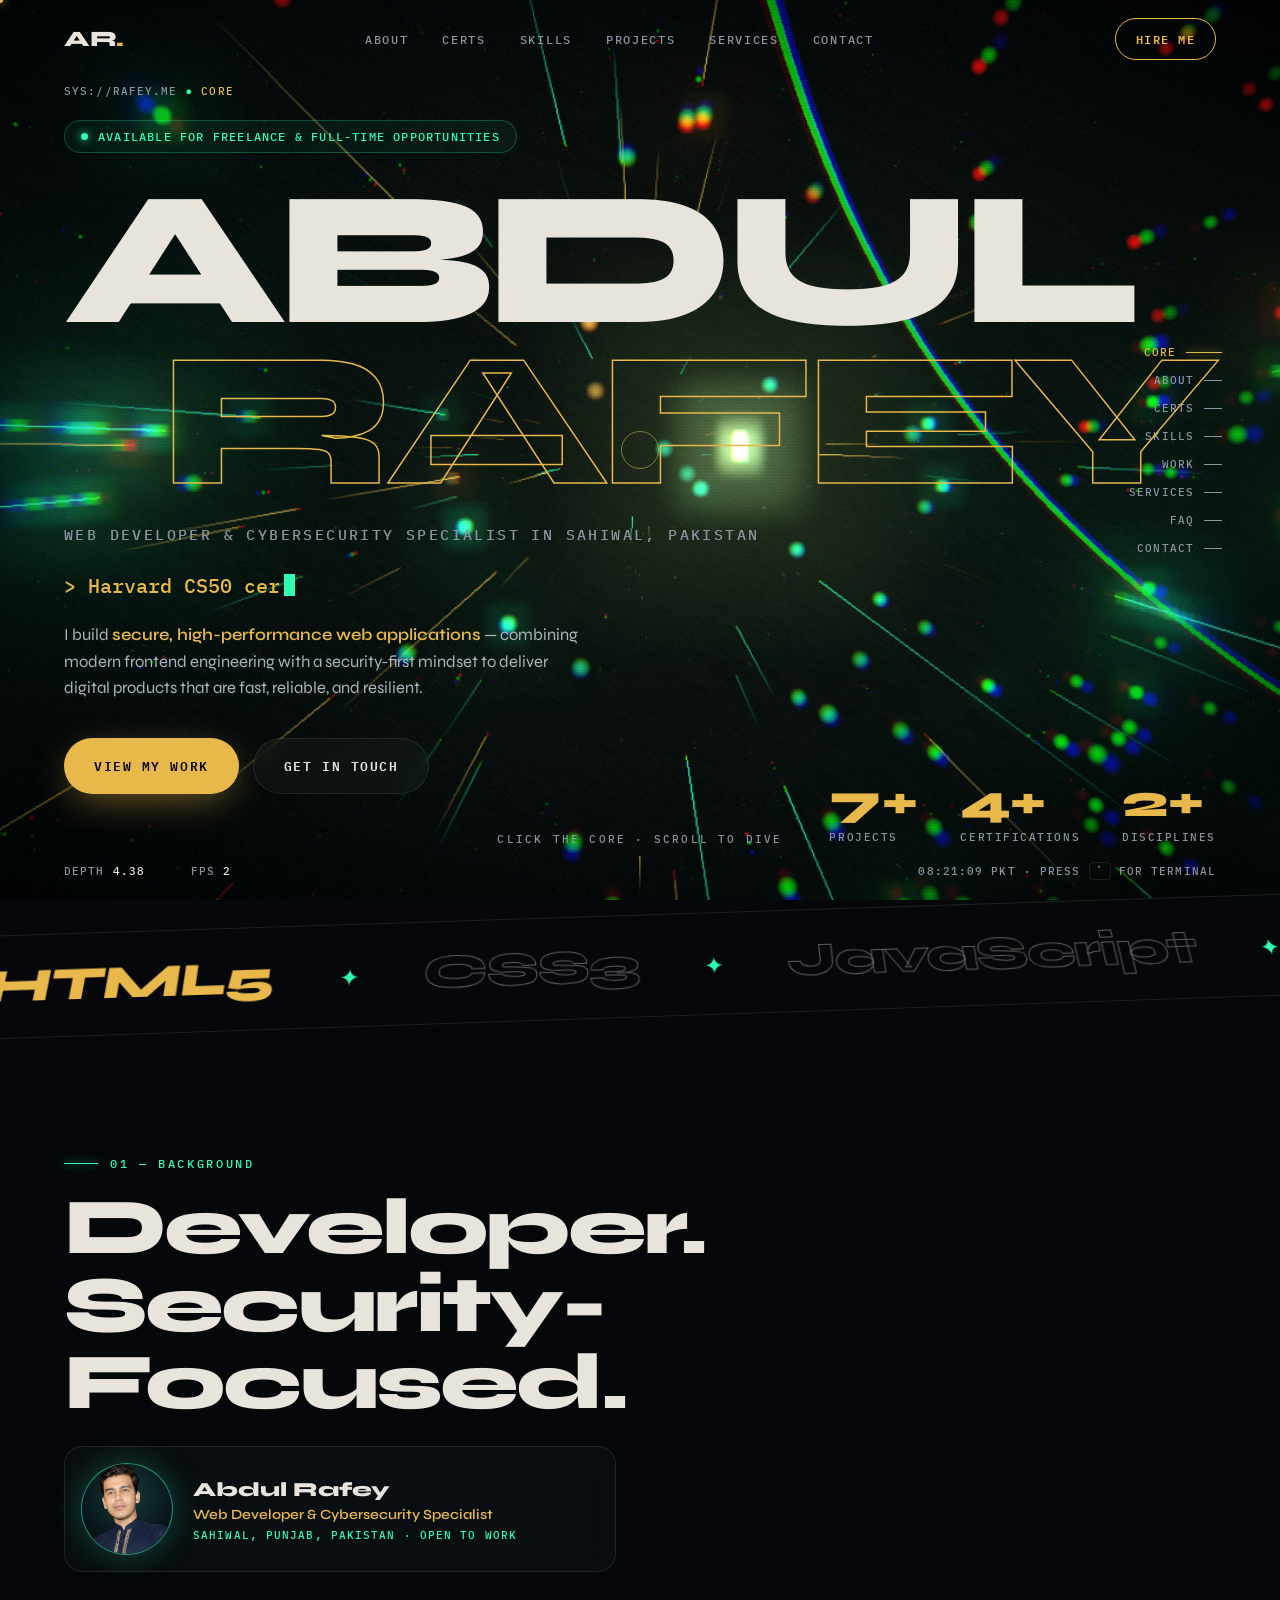
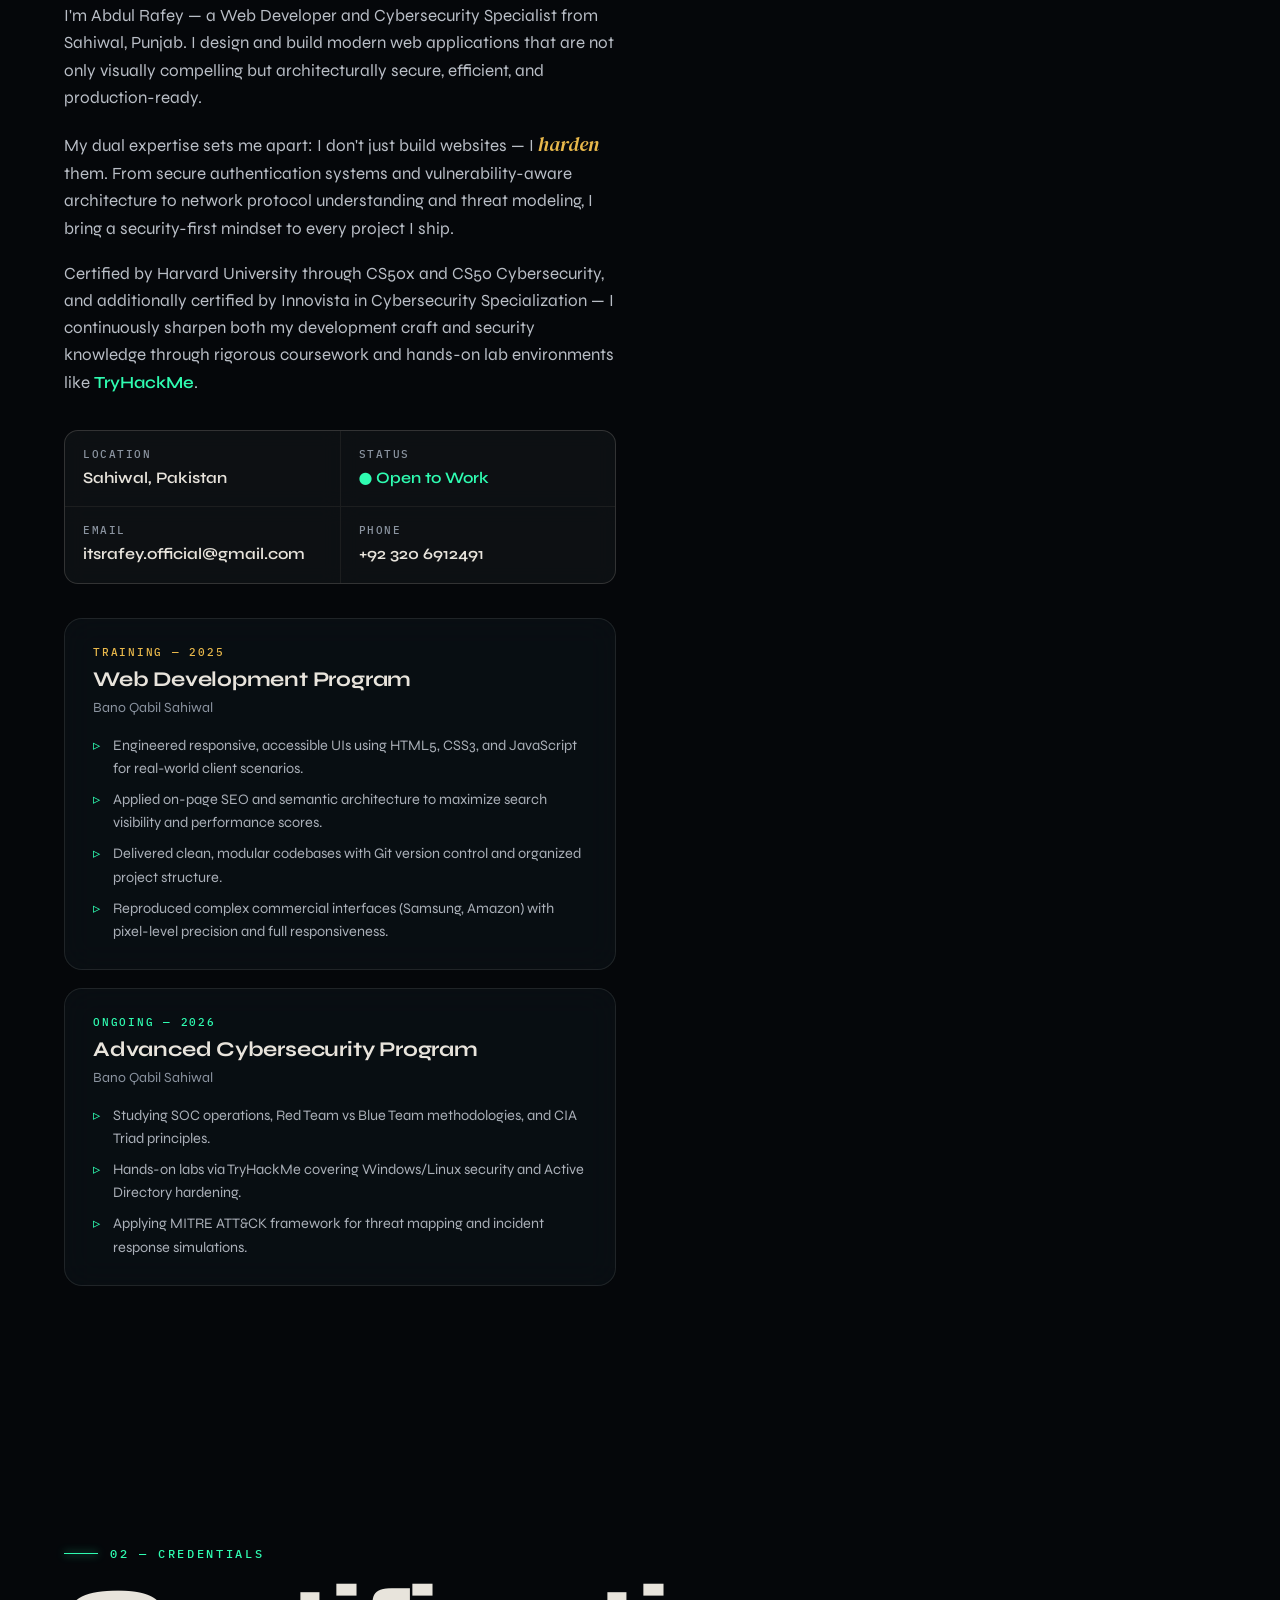
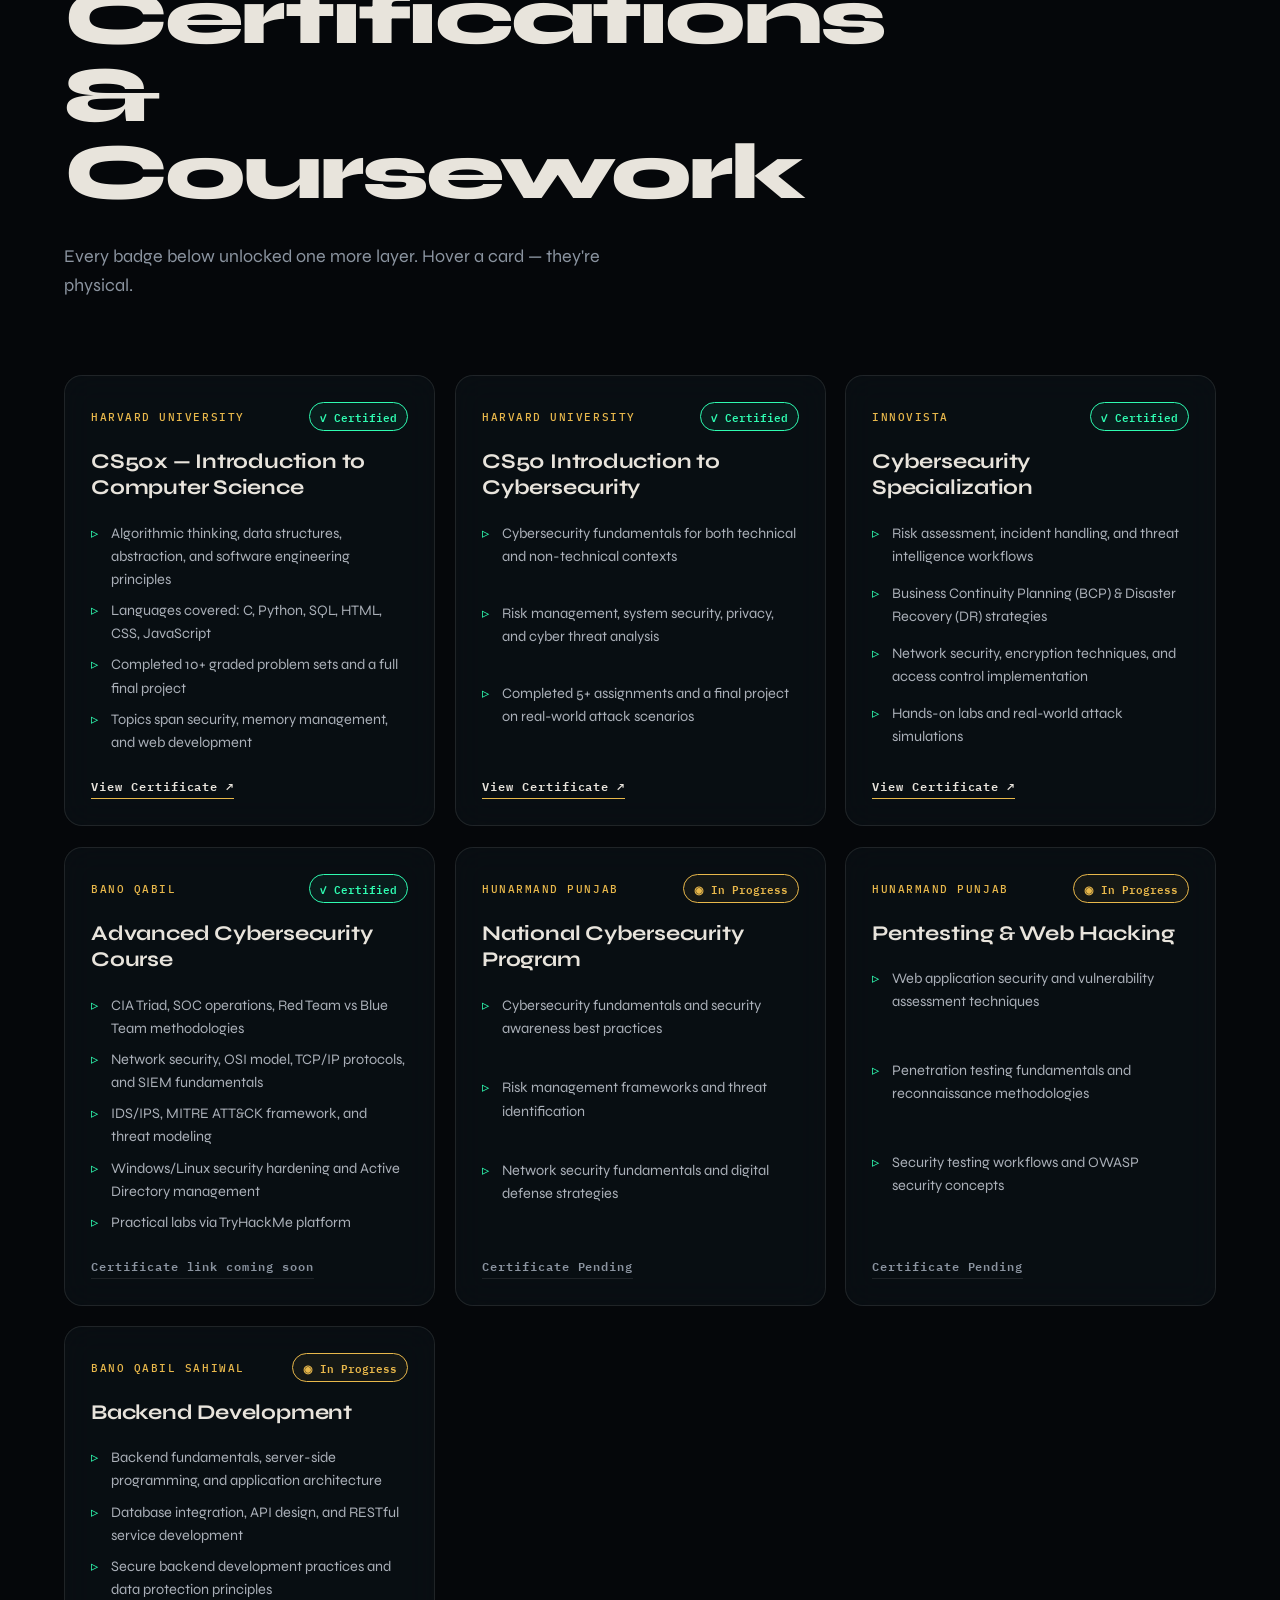
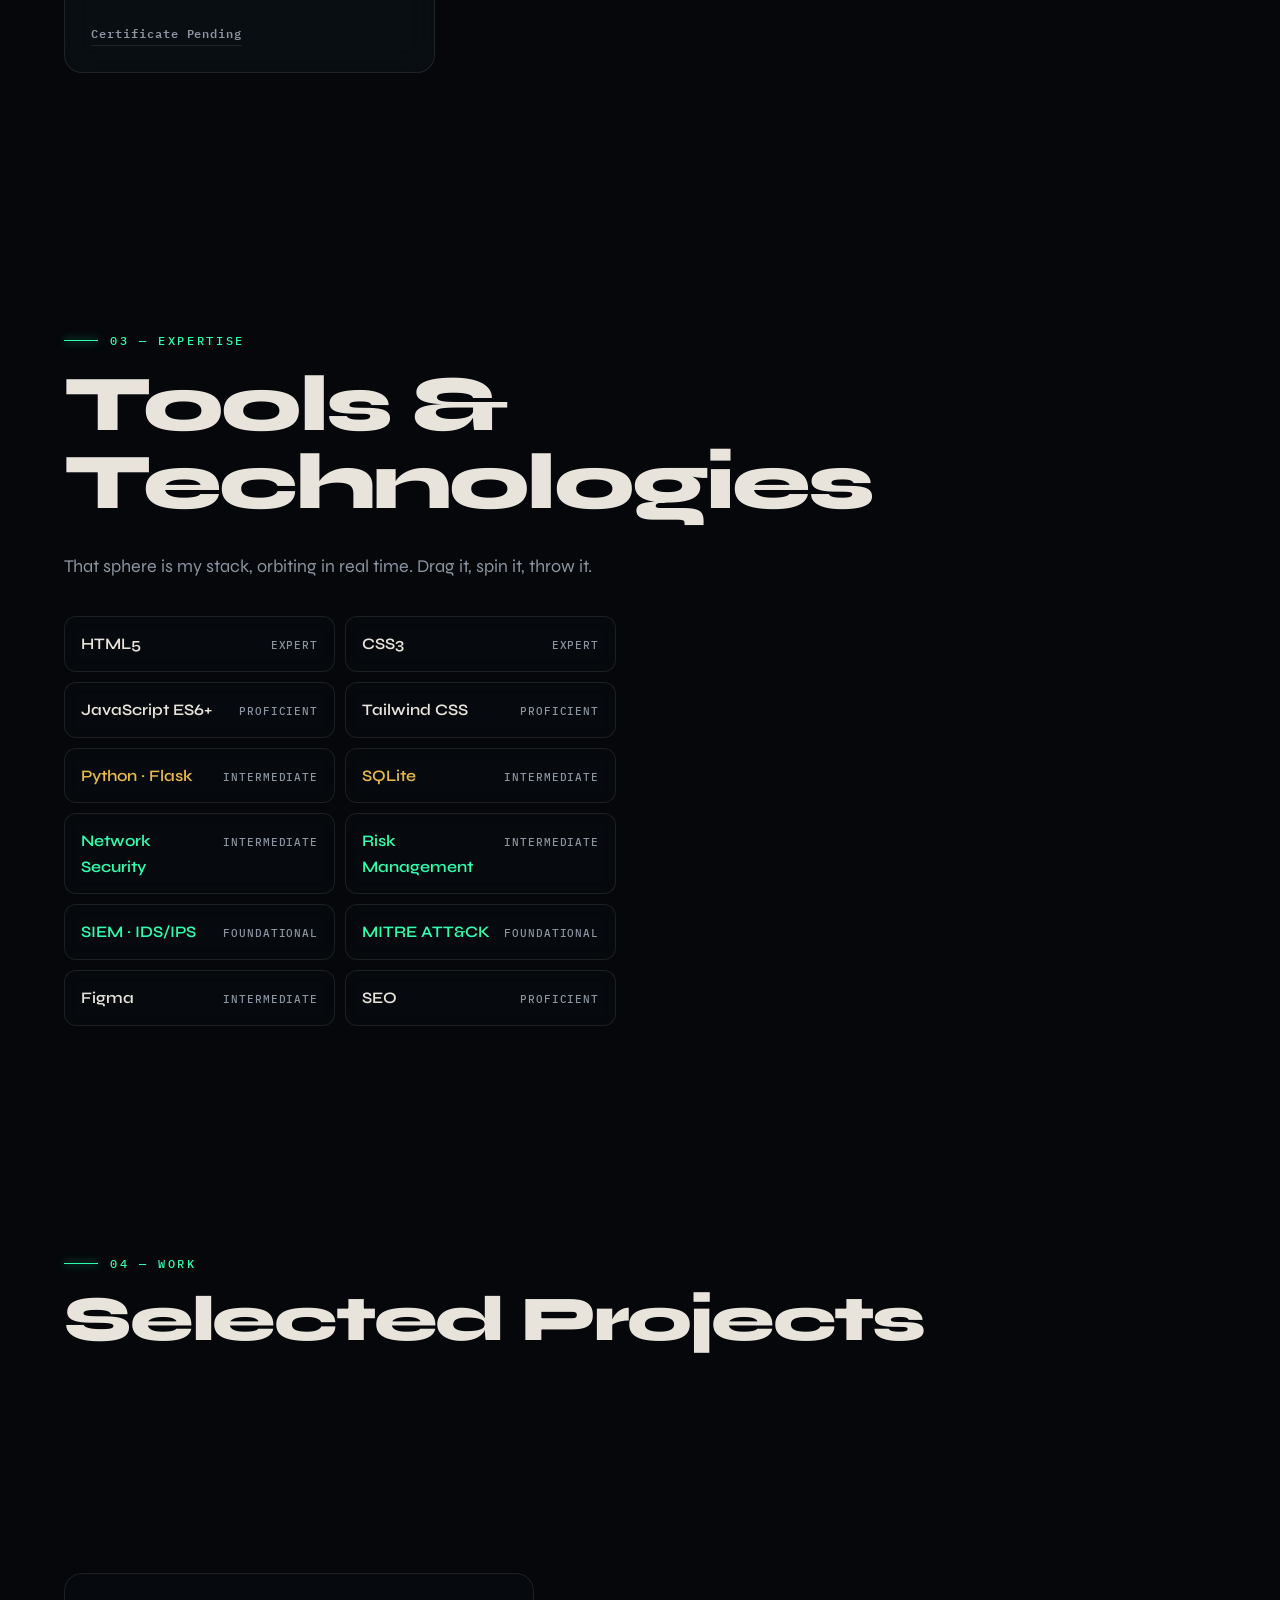
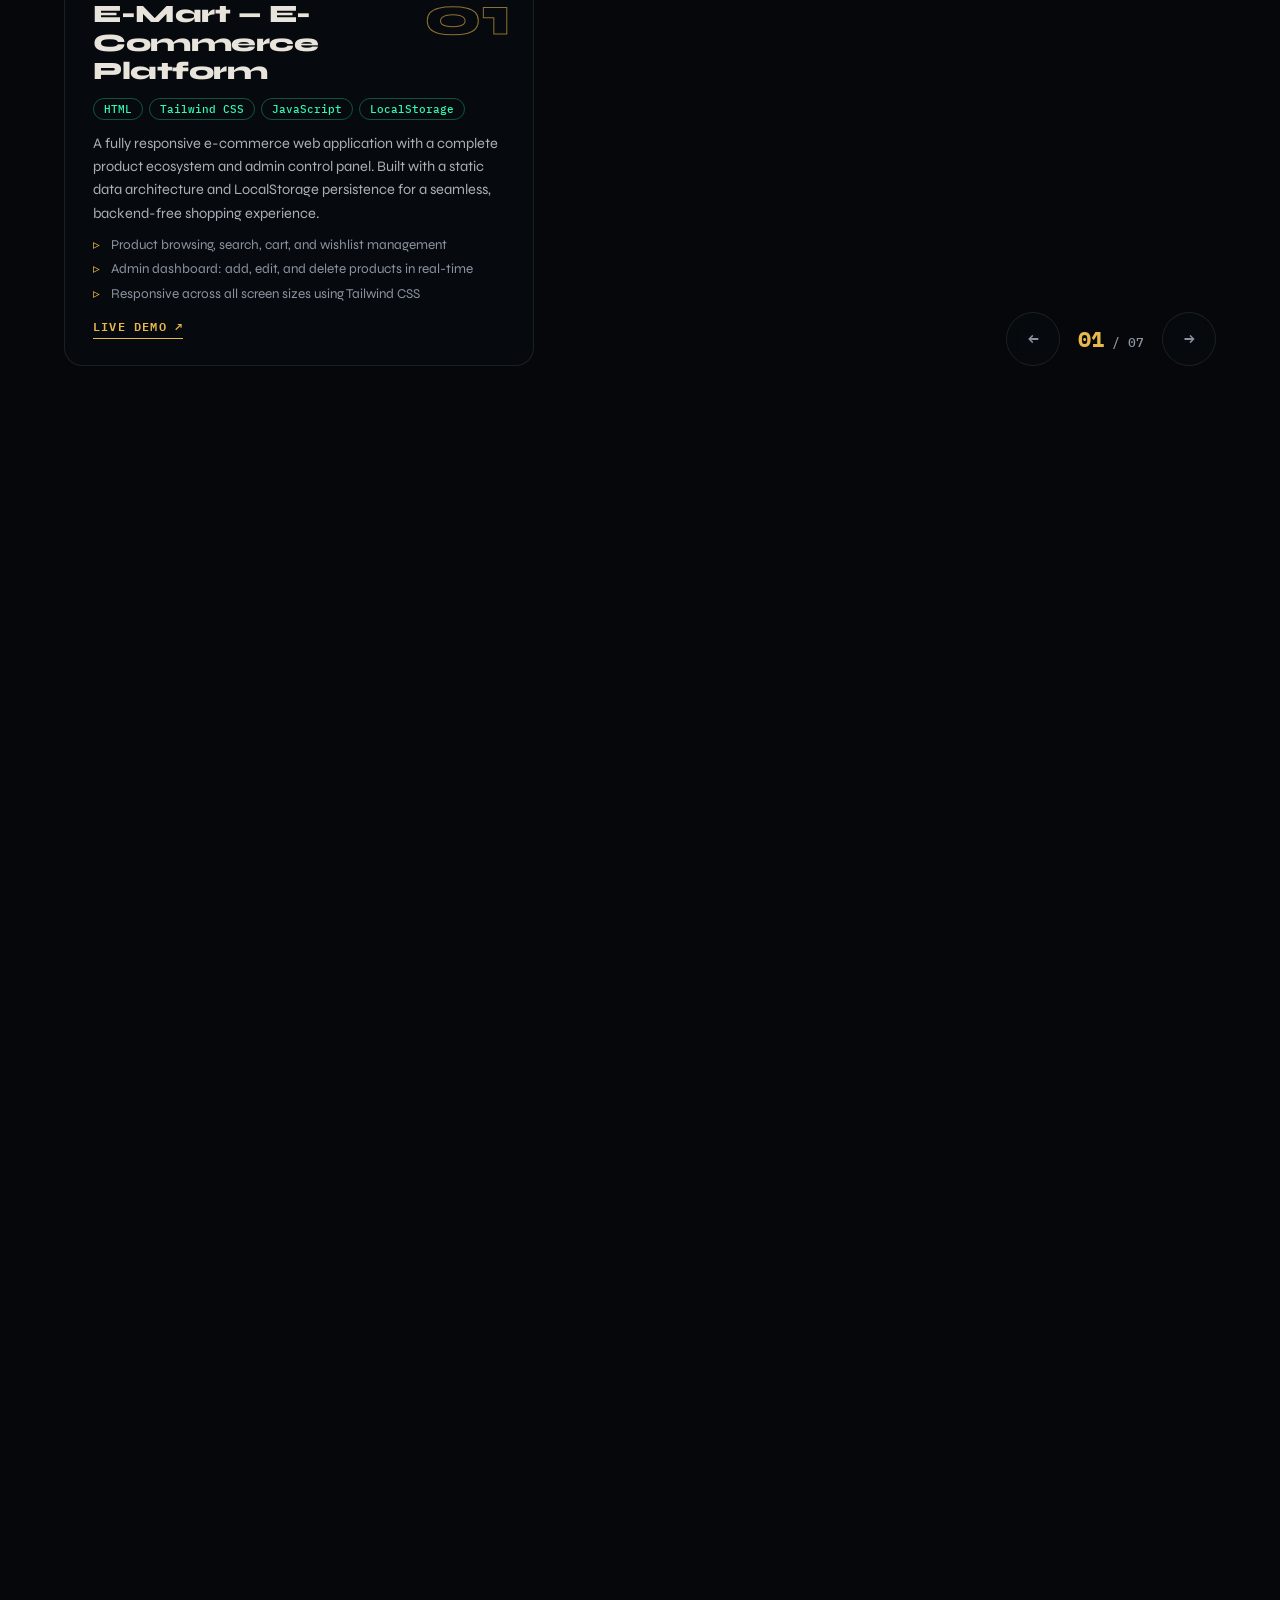
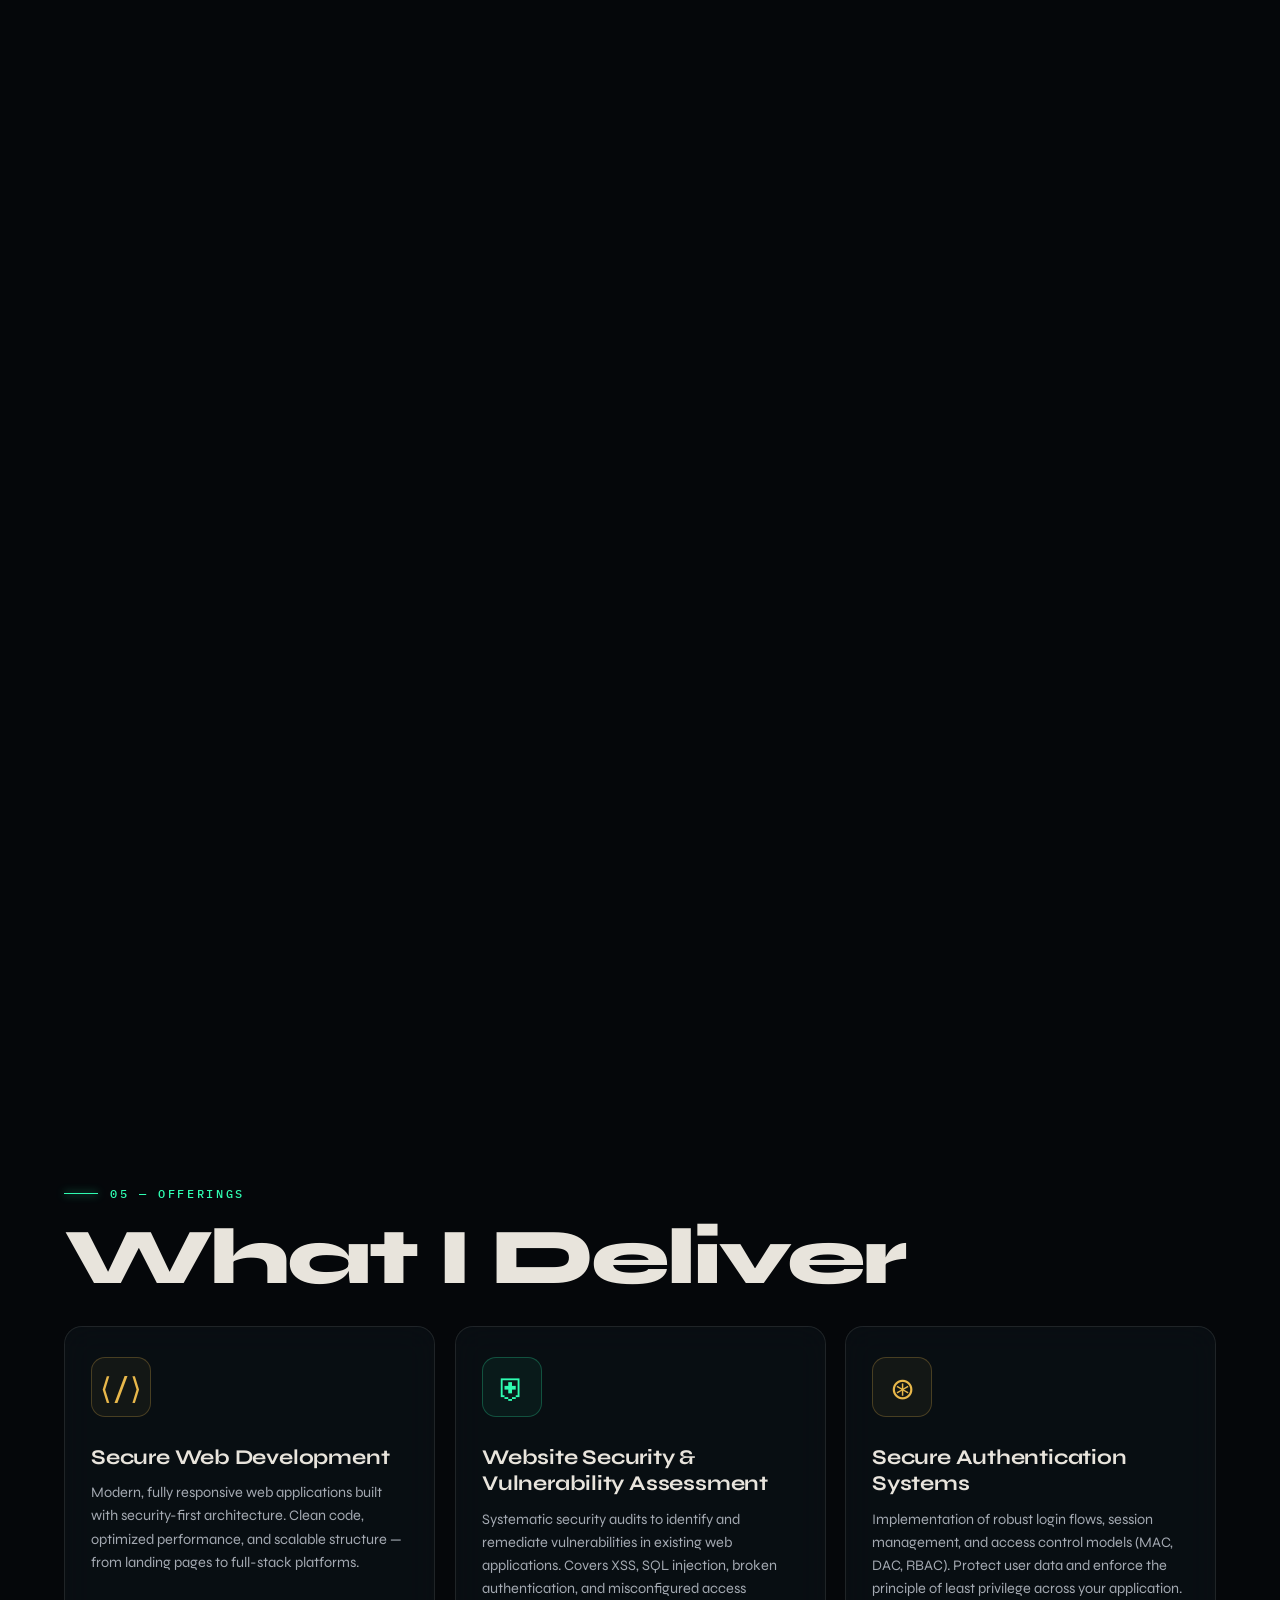
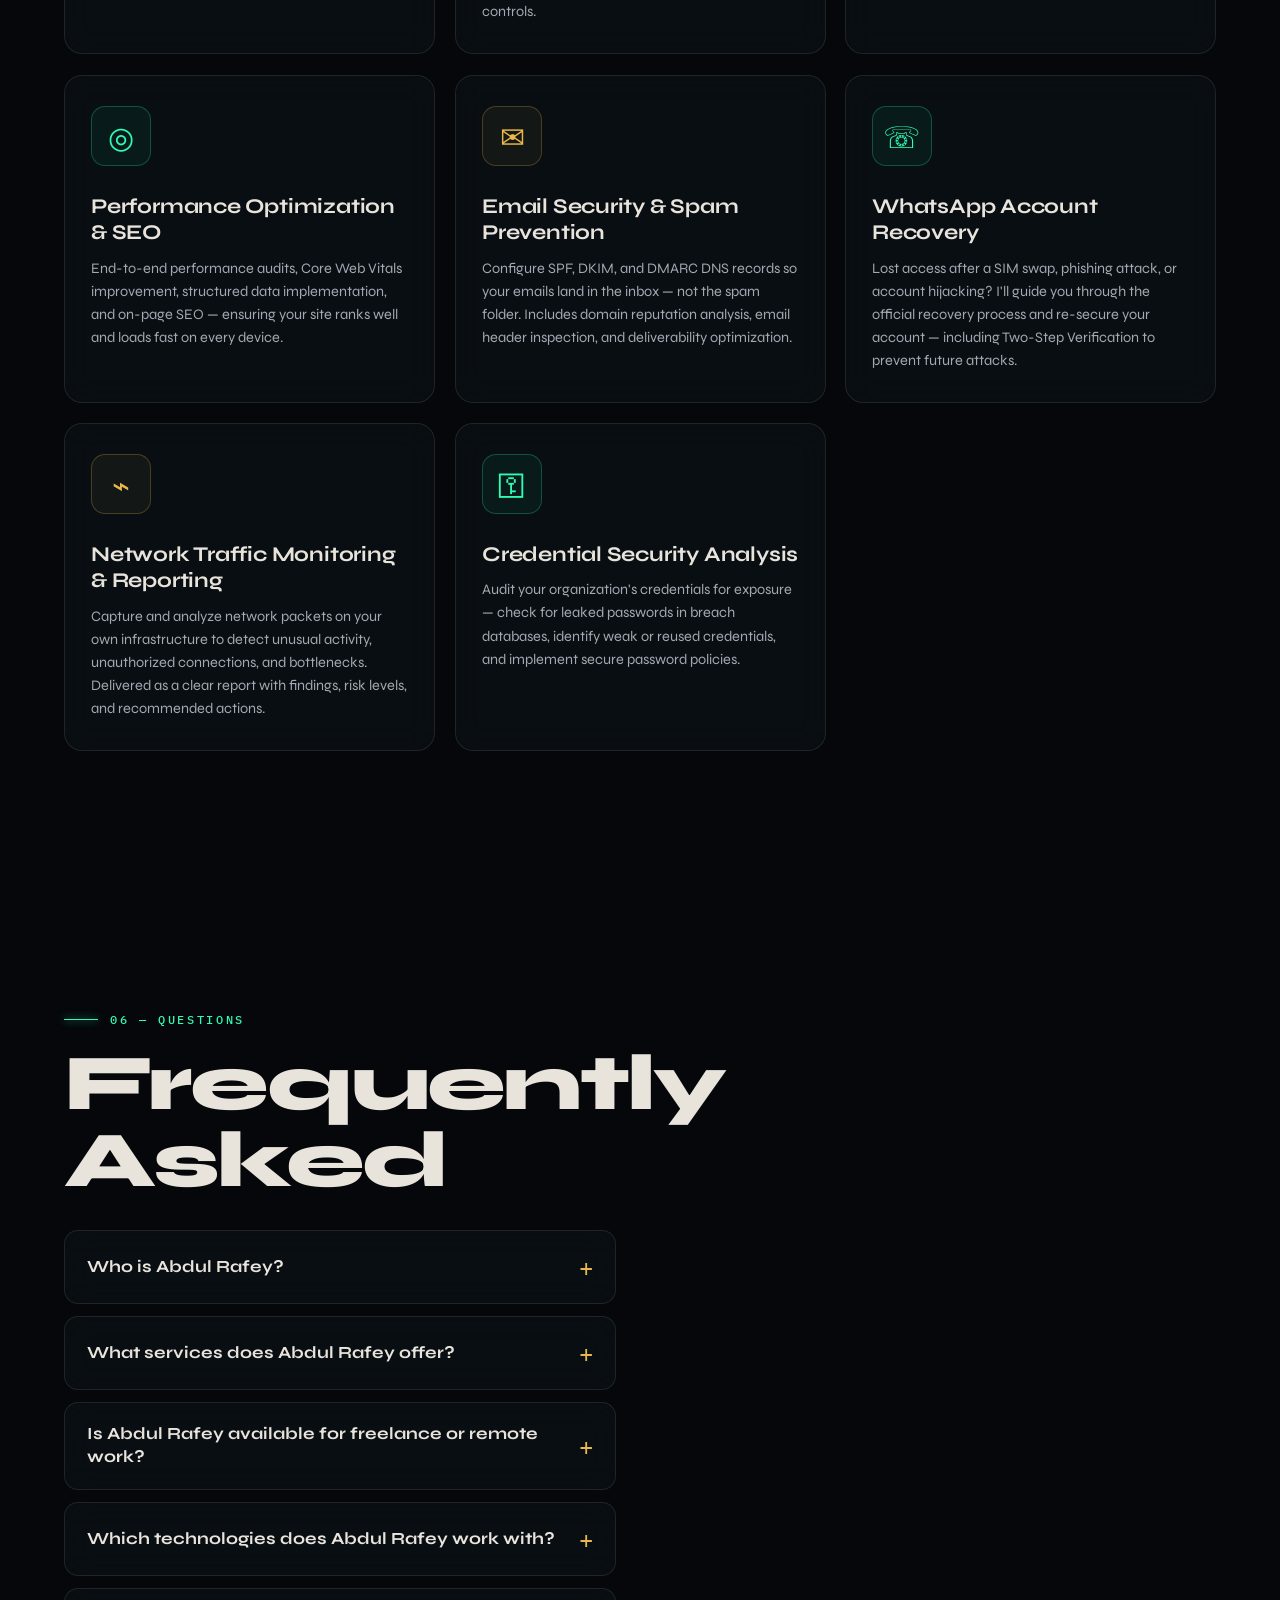
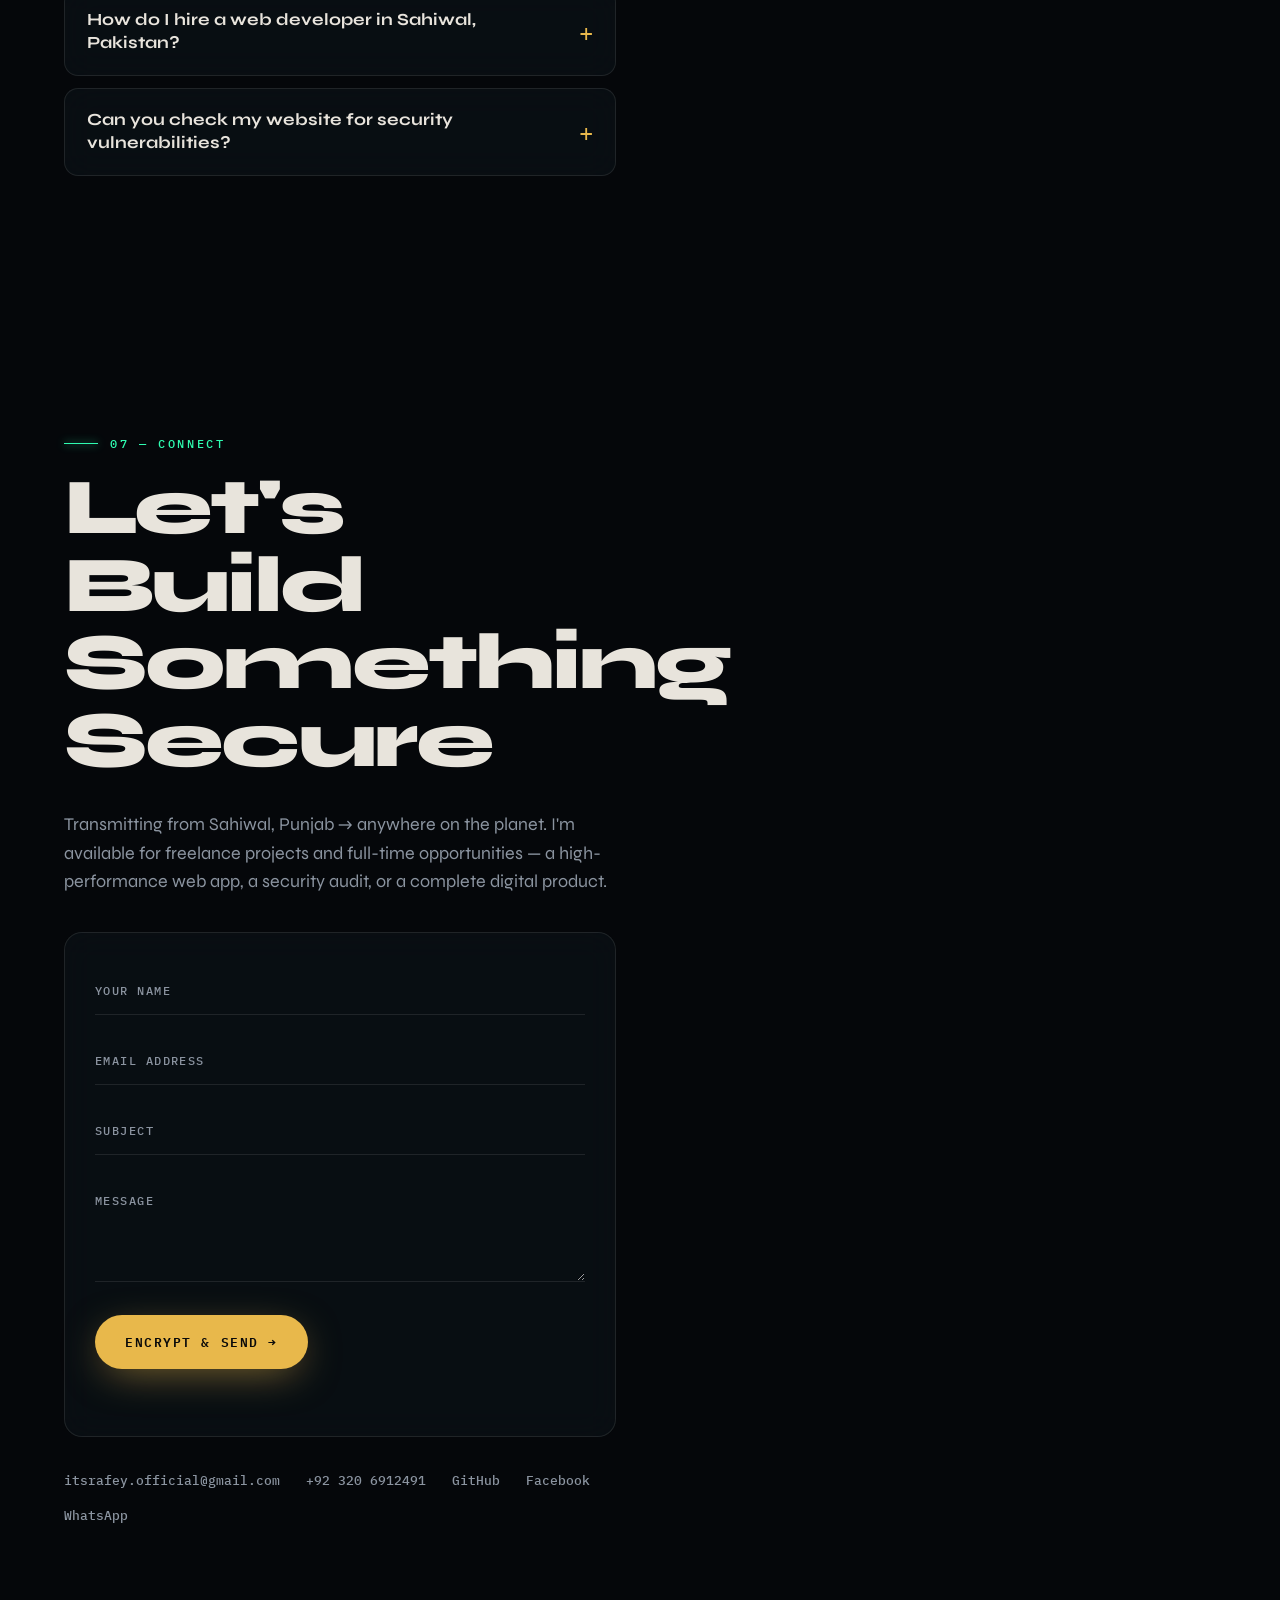
==== commit 181de342: "Add AWS hosting: S3 + CloudFront stack and GitHub Actions deploy - infra/aws/site.yml: private S3 bu" ====
--- a/index.html
+++ b/index.html
@@ -258,14 +258,6 @@
   </script>
 
   <link rel="stylesheet" href="/assets/css/style.css" />
-  <script type="importmap">
-  {
-    "imports": {
-      "three": "/assets/vendor/three/build/three.module.min.js",
-      "three/addons/": "/assets/vendor/three/examples/jsm/"
-    }
-  }
-  </script>
   <script type="module" src="/assets/js/main.js"></script>
 </head>
 
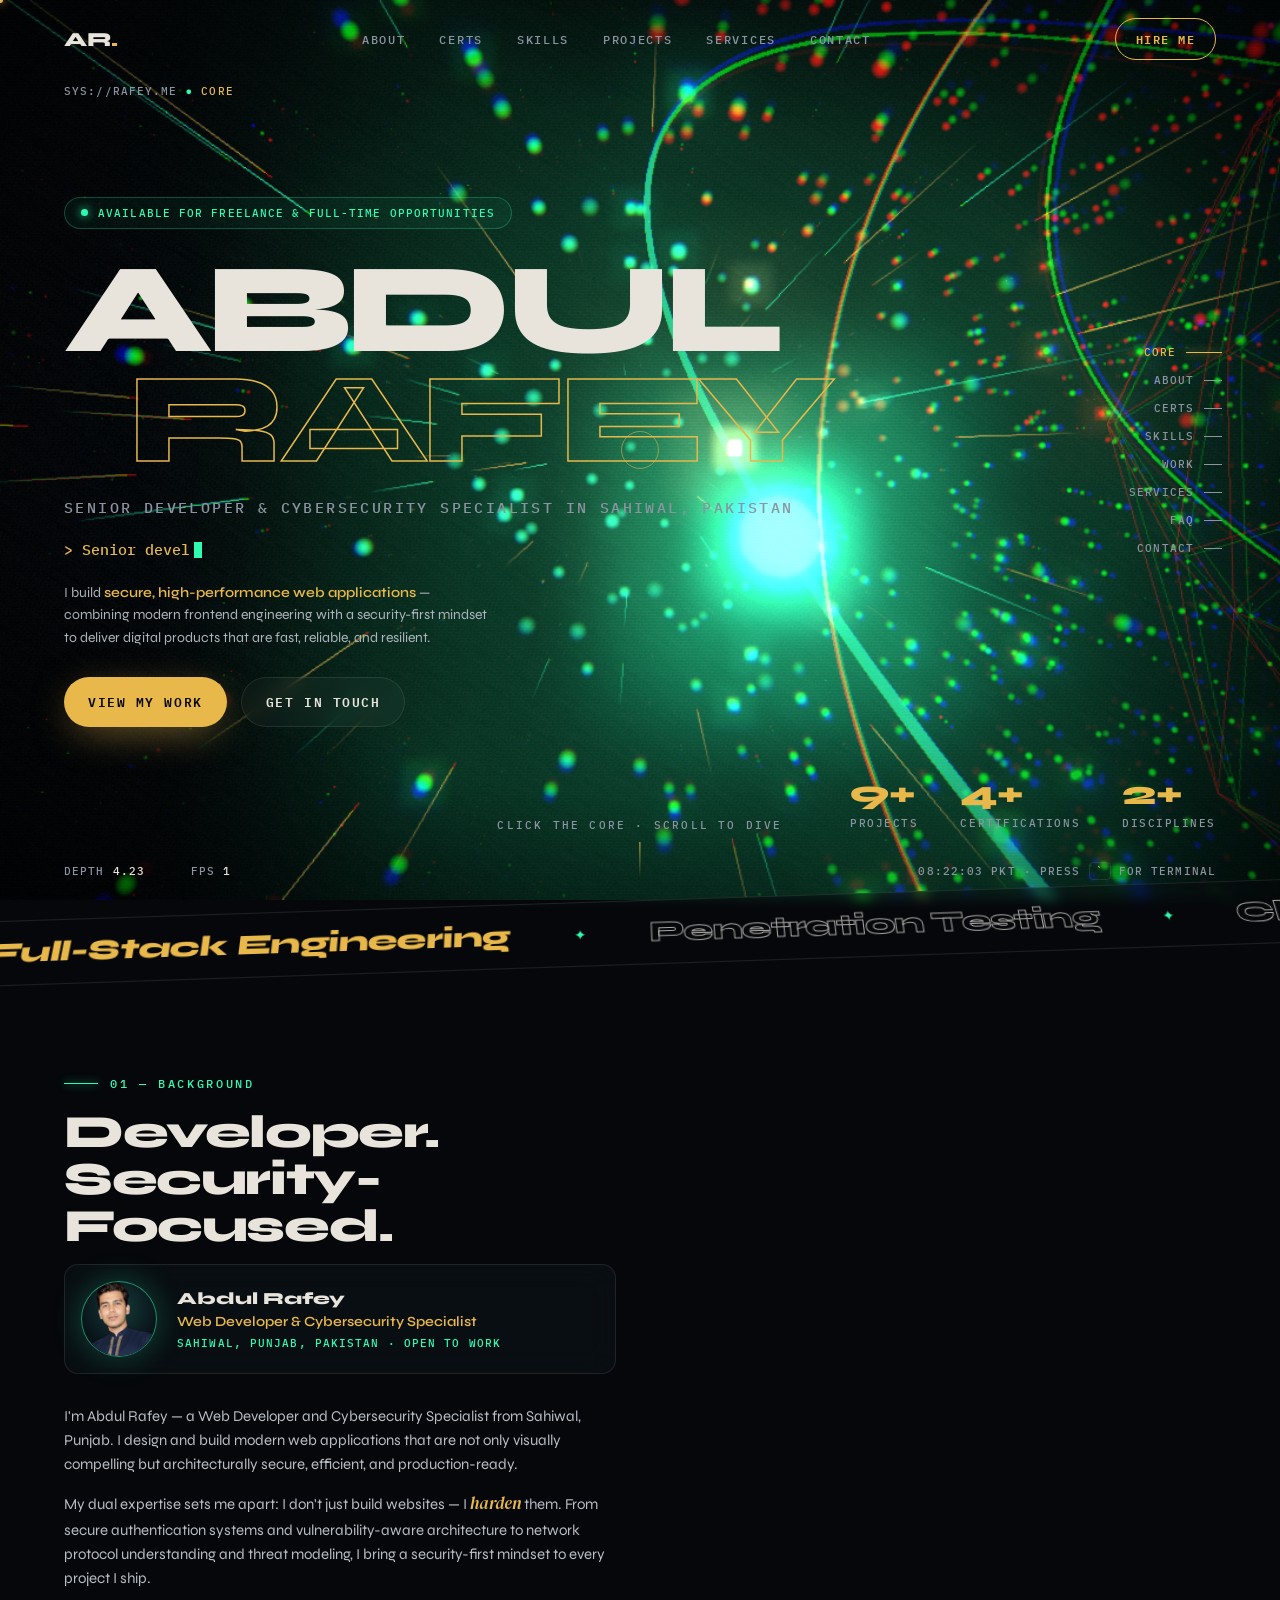
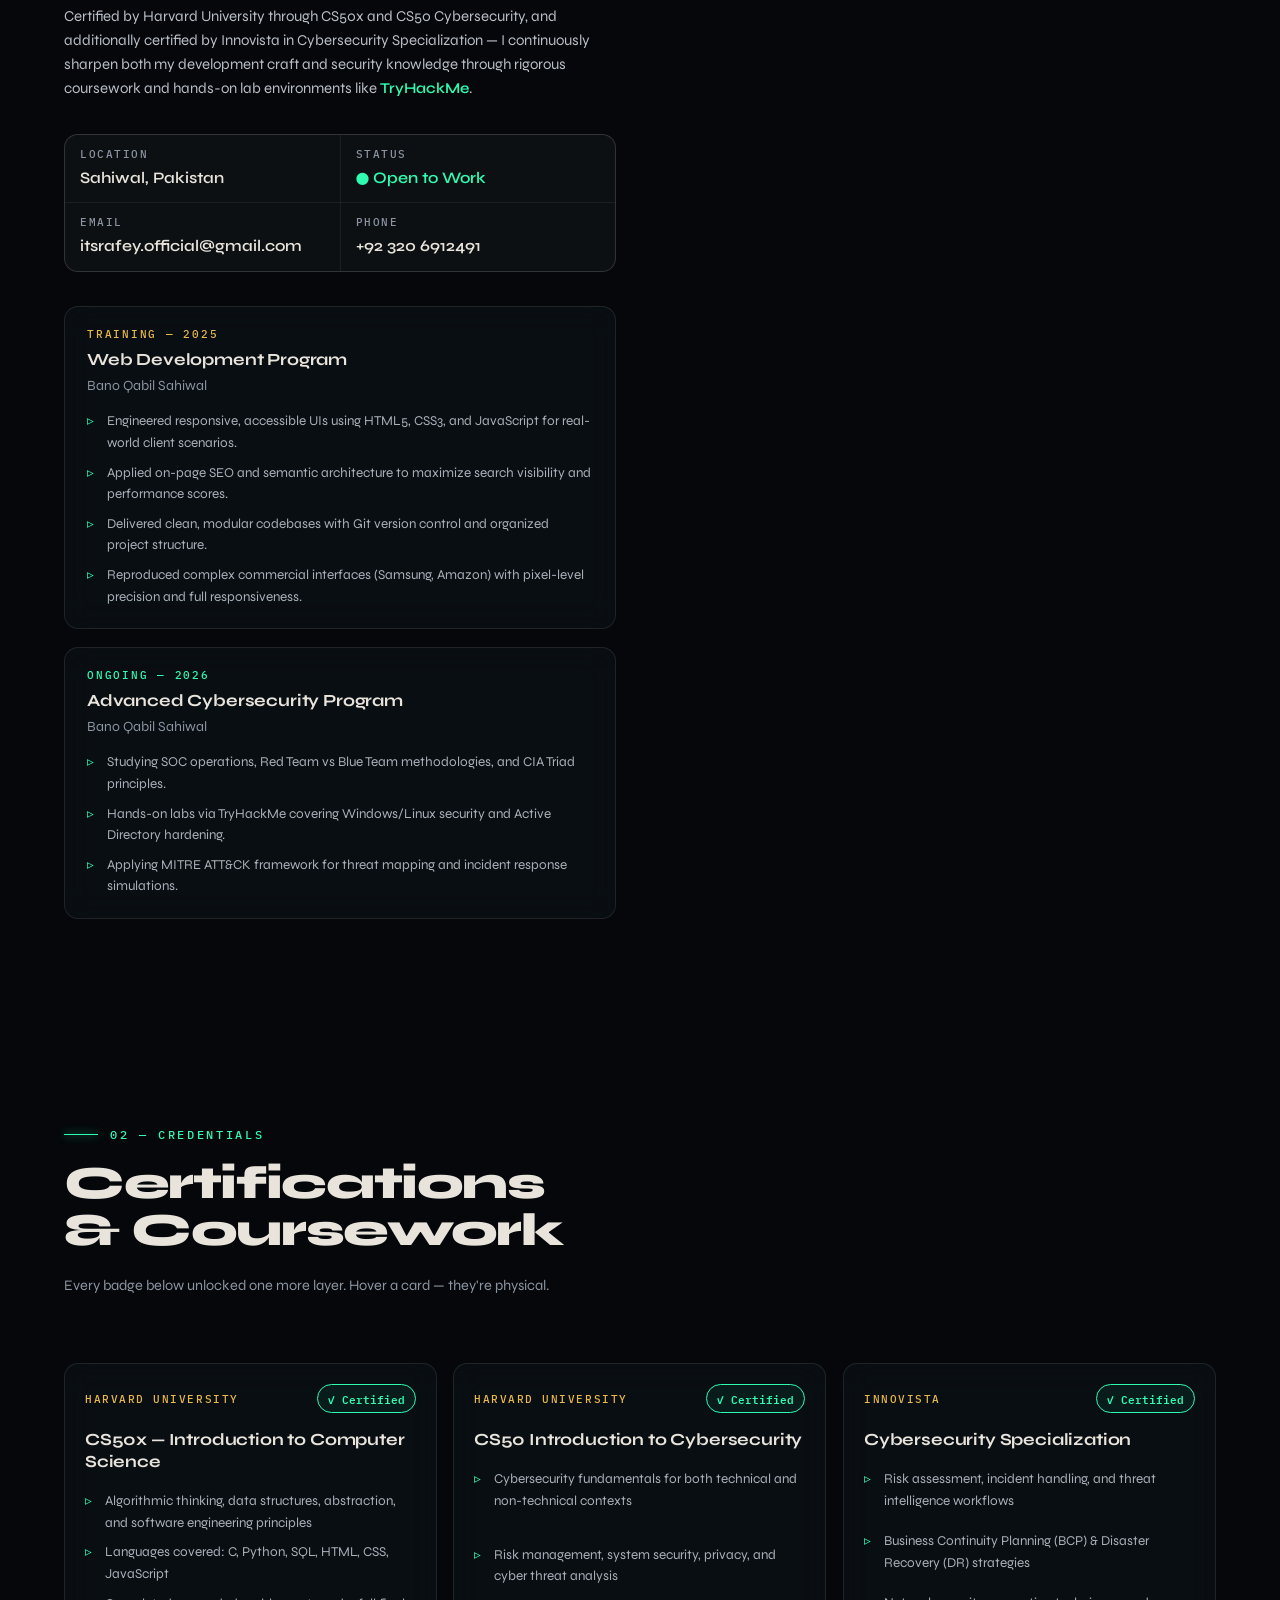
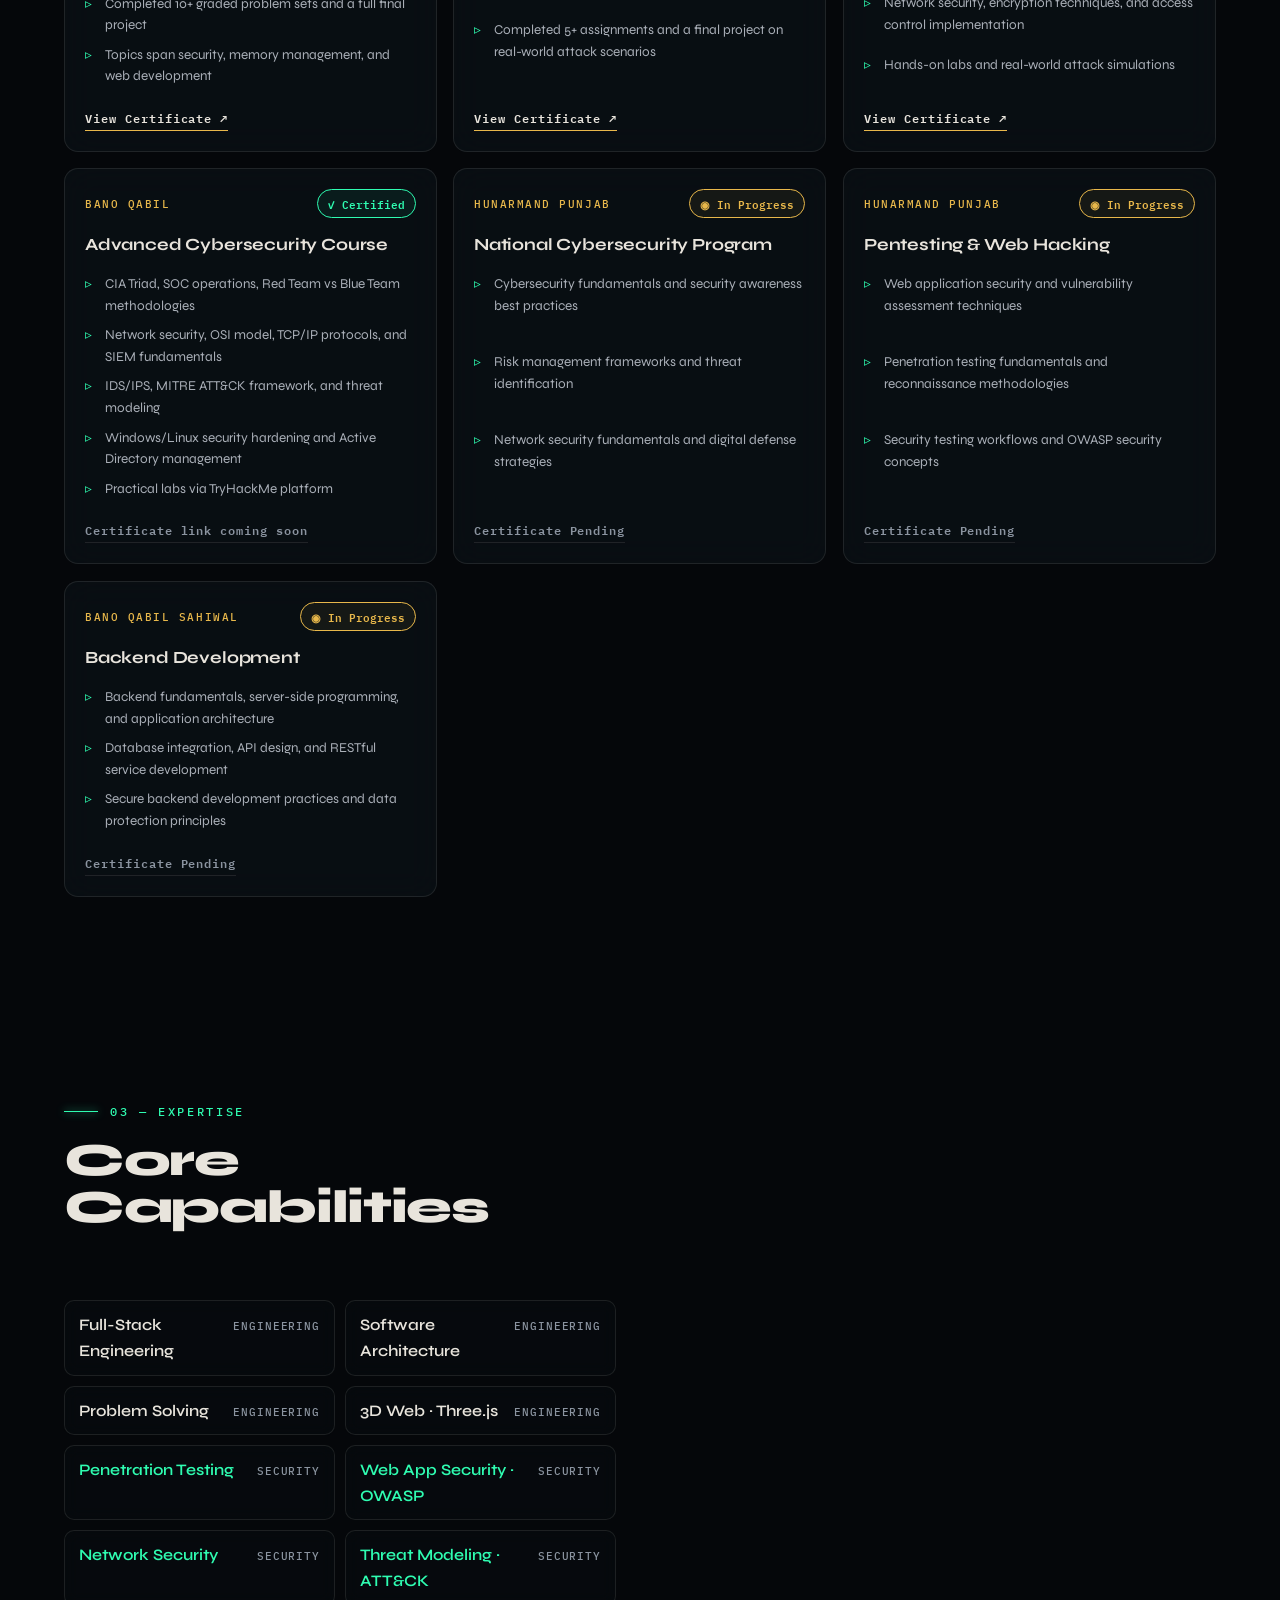
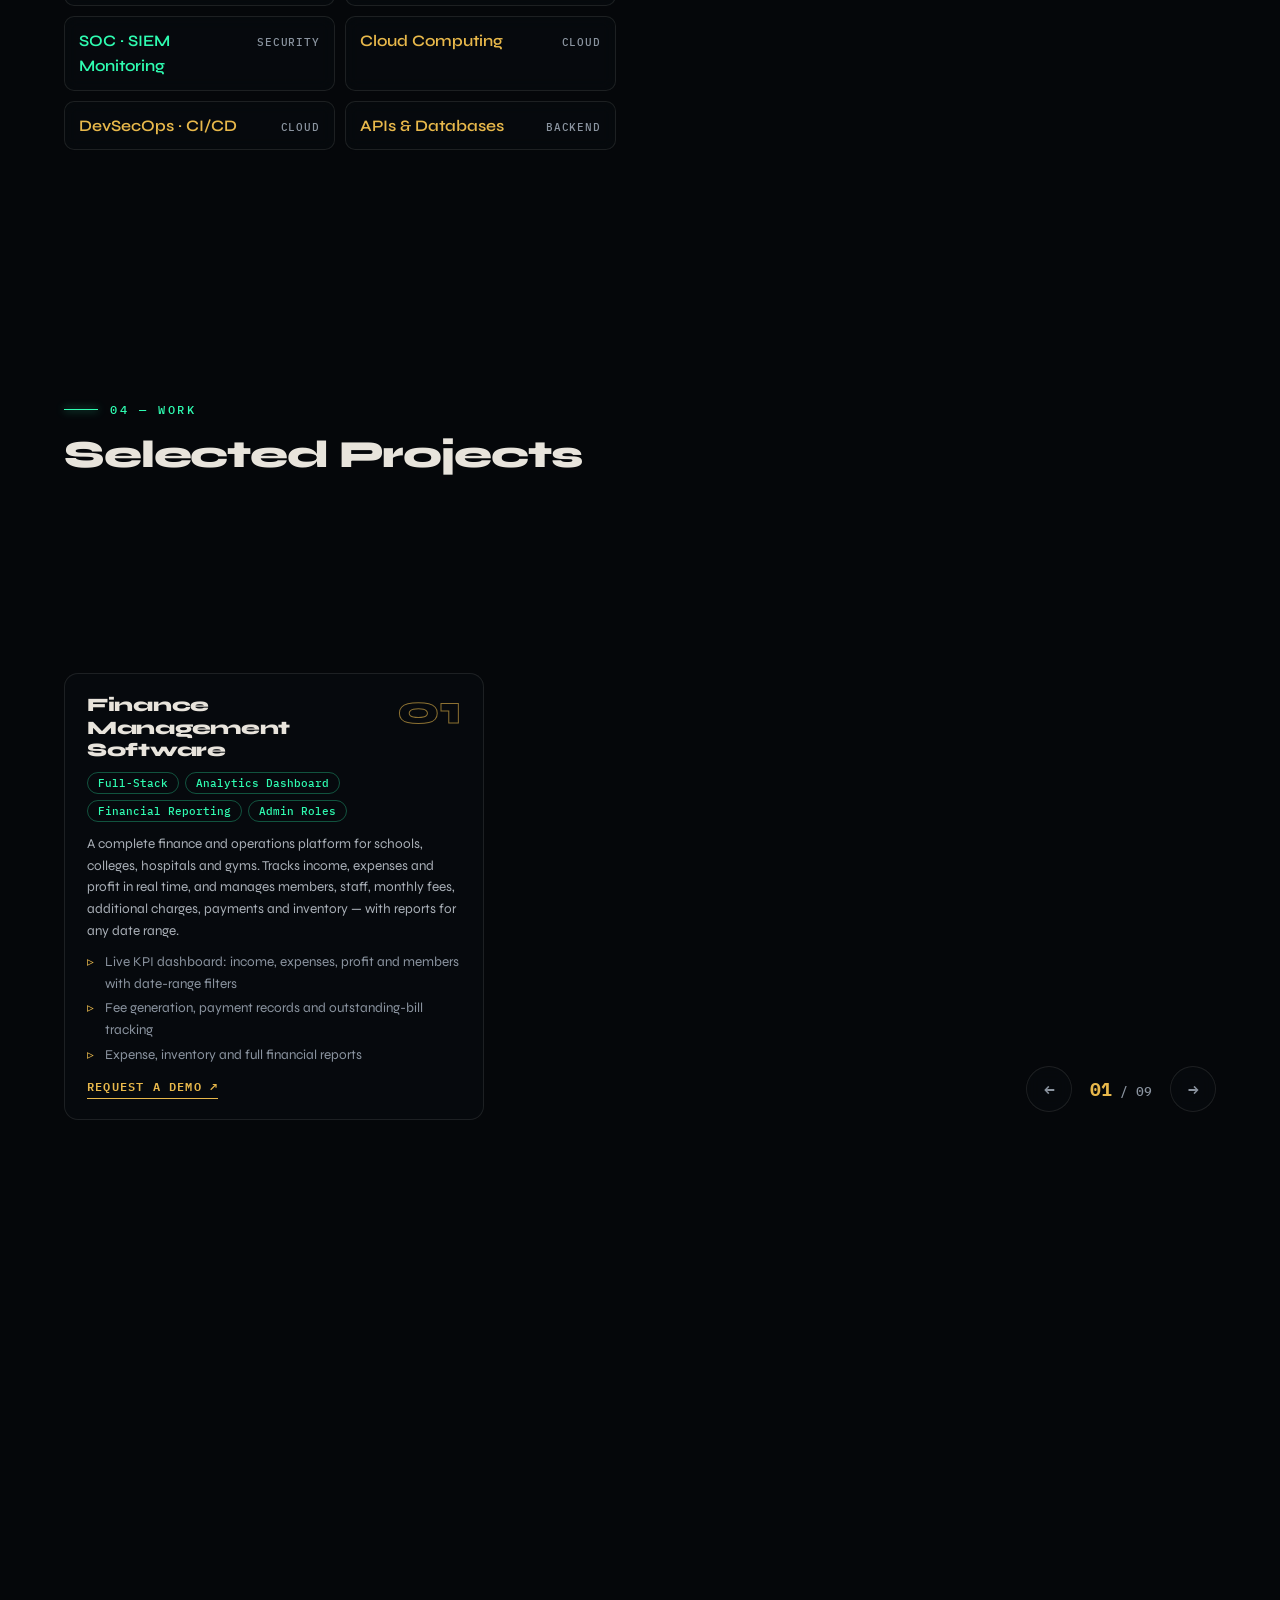
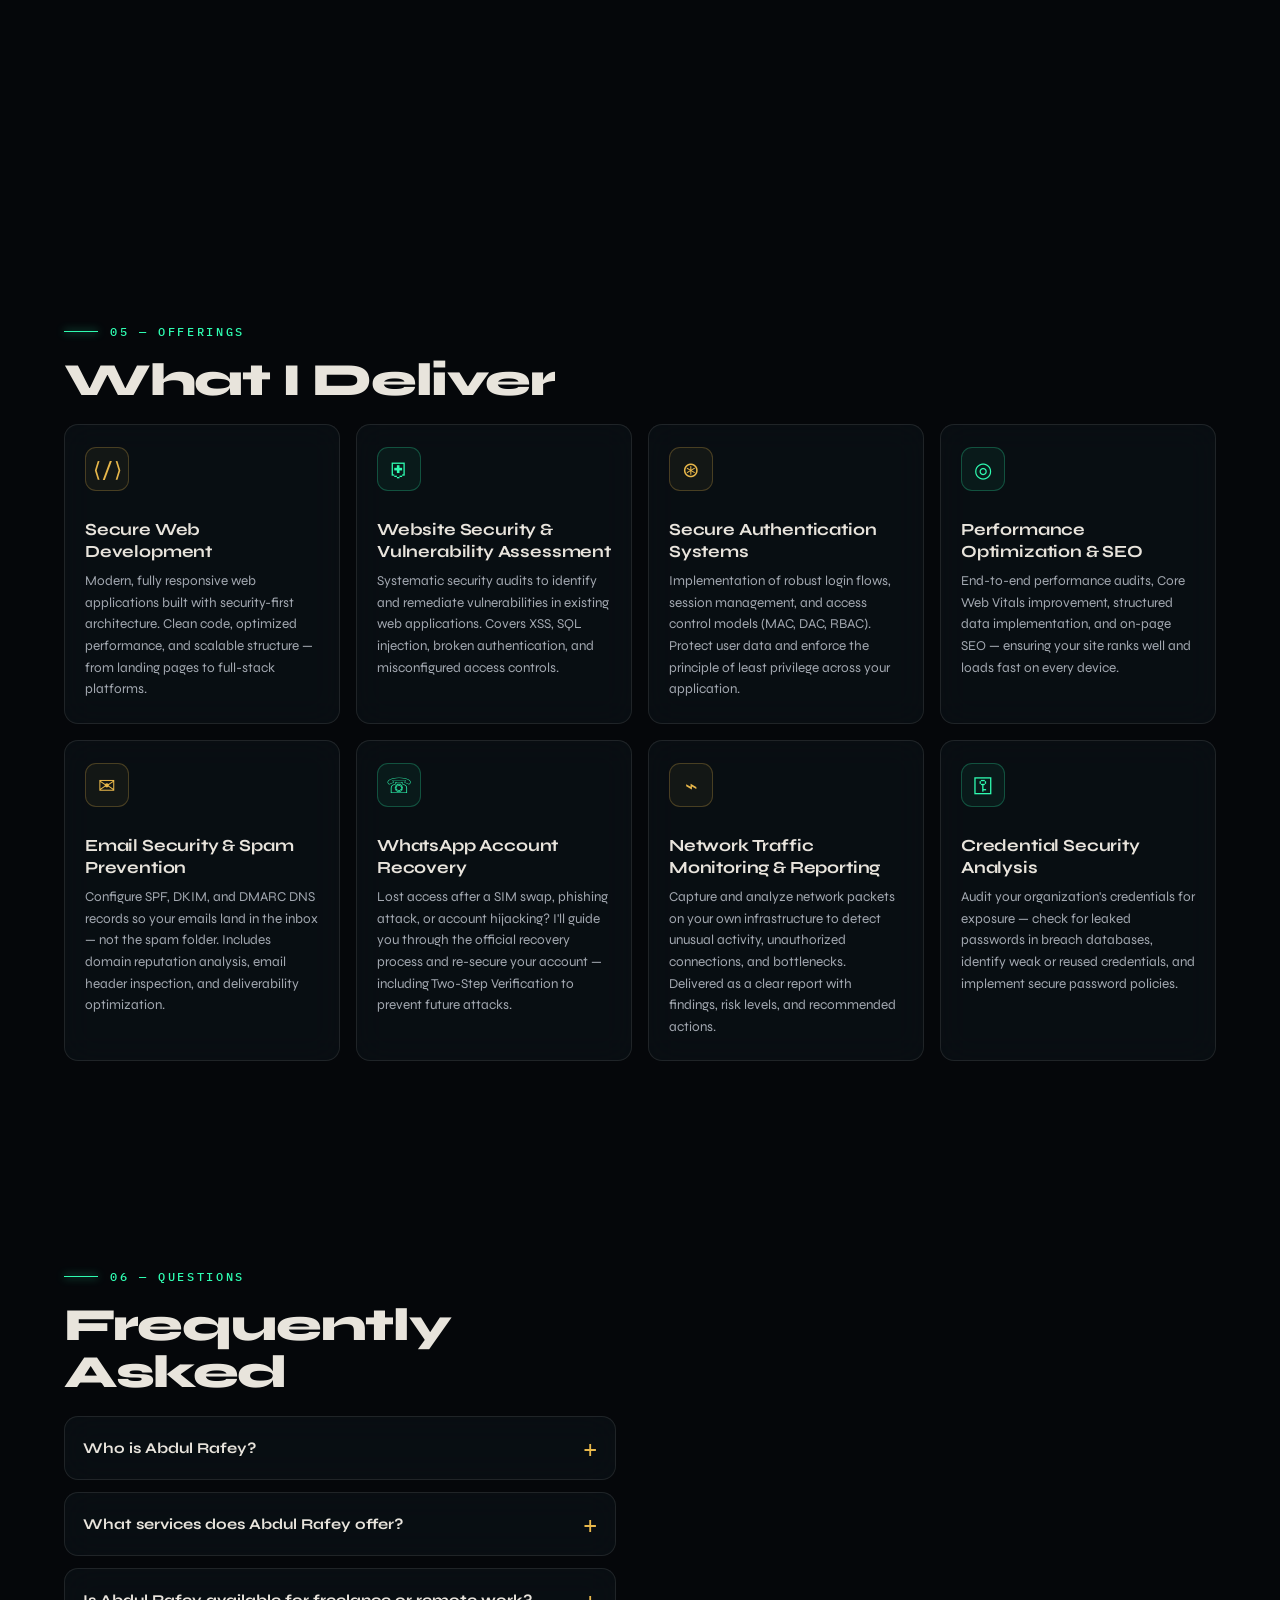
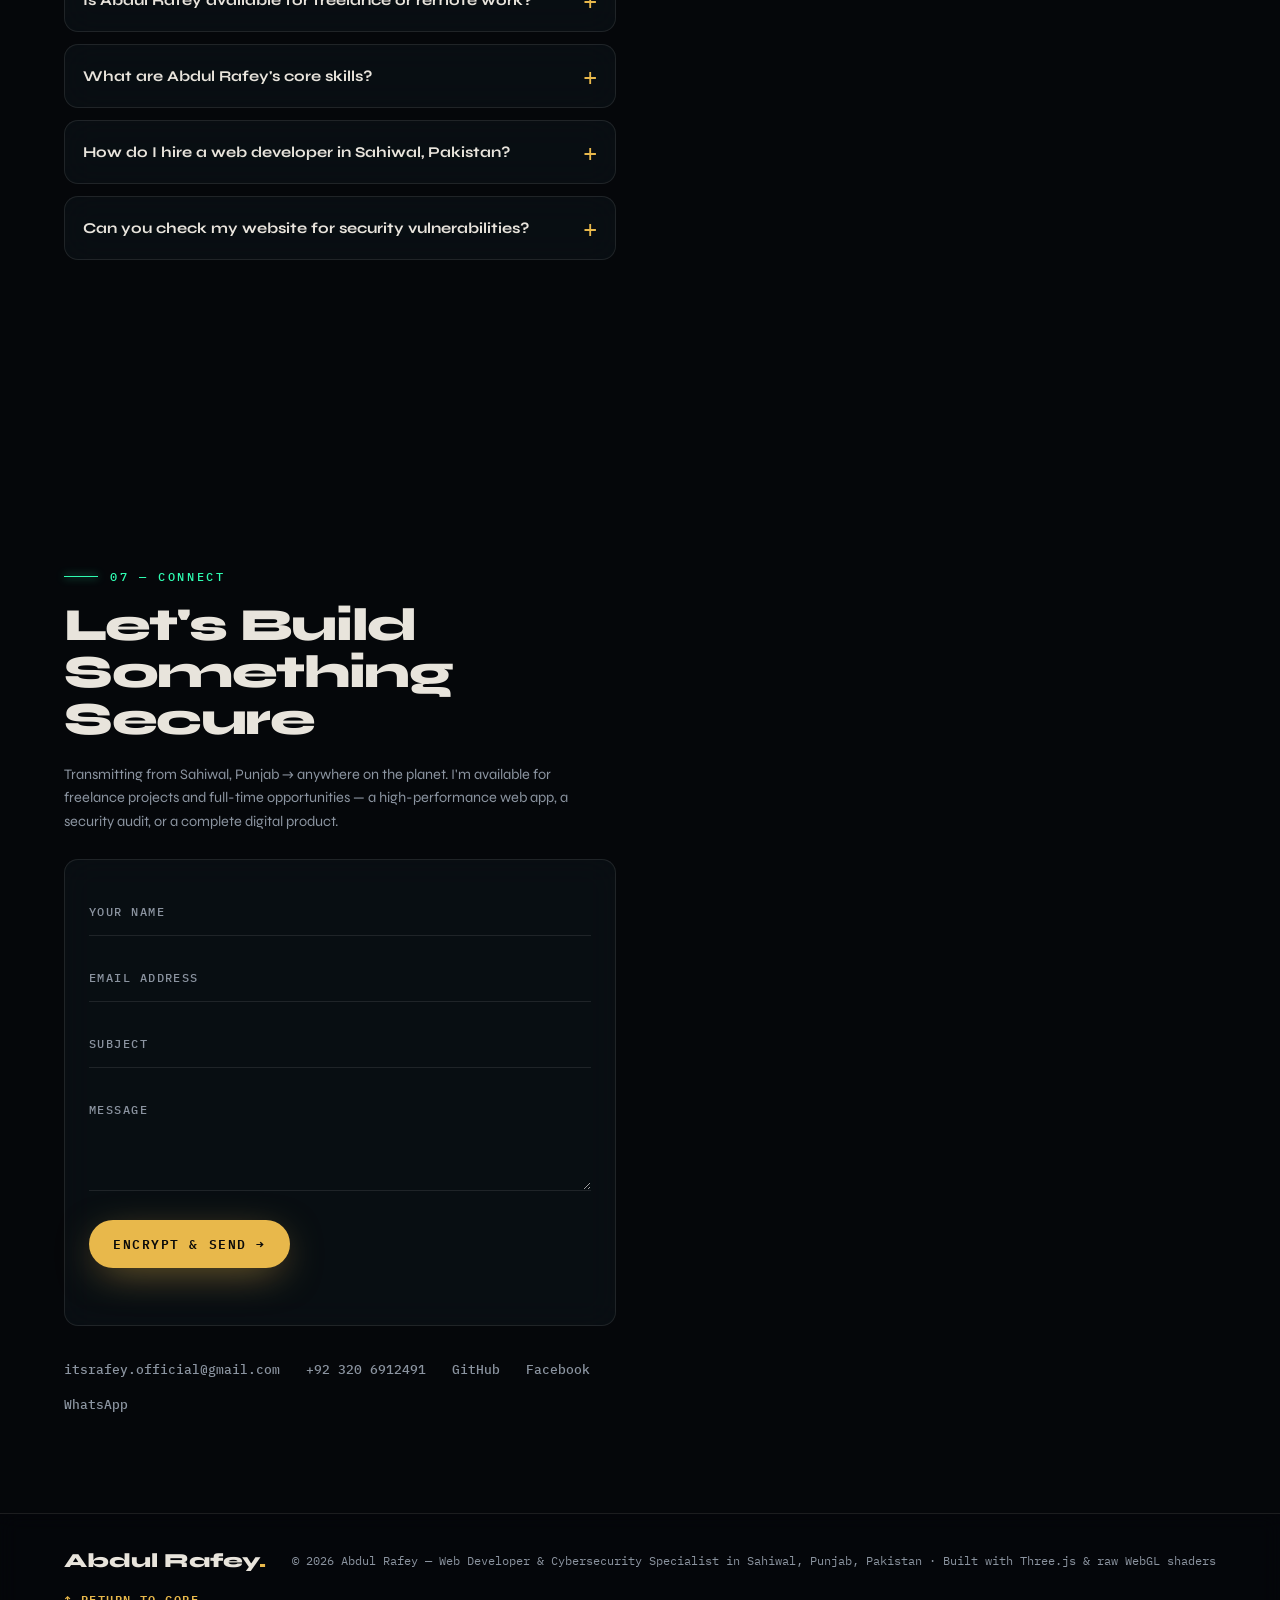
==== commit ced6e46a: "Tighten sizing, add two flagship projects, senior-level capabilities - Scale down headings (max 92px" ====
--- a/index.html
+++ b/index.html
@@ -5,8 +5,8 @@
   <meta name="viewport" content="width=device-width, initial-scale=1.0, viewport-fit=cover" />
 
   <!-- ── Primary ─────────────────────────────────────────── -->
-  <title>Abdul Rafey — Web Developer &amp; Cybersecurity Specialist</title>
-  <meta name="description" content="Abdul Rafey — Harvard CS50 certified web developer &amp; cybersecurity specialist in Sahiwal, Pakistan. Secure websites, Flask apps &amp; security audits. Hire me." />
+  <title>Abdul Rafey — Senior Developer &amp; Cybersecurity Specialist</title>
+  <meta name="description" content="Abdul Rafey — senior developer, pentester &amp; cybersecurity specialist in Sahiwal, Pakistan. Secure full-stack apps, cloud &amp; security audits. Hire me." />
   <link rel="canonical" href="https://rafey.me/" />
   <meta name="robots" content="index, follow, max-snippet:-1, max-image-preview:large, max-video-preview:-1" />
   <meta name="author" content="Abdul Rafey" />
@@ -27,7 +27,7 @@
   <!-- ── Open Graph (Facebook · LinkedIn · WhatsApp · Discord) ── -->
   <meta property="og:type" content="profile" />
   <meta property="og:site_name" content="Abdul Rafey" />
-  <meta property="og:title" content="Abdul Rafey — Web Developer &amp; Cybersecurity Specialist" />
+  <meta property="og:title" content="Abdul Rafey — Senior Developer &amp; Cybersecurity Specialist" />
   <meta property="og:description" content="Harvard CS50 certified. I build secure, high-performance web apps from Sahiwal, Pakistan — and the portfolio itself is a full 3D WebGL experience." />
   <meta property="og:url" content="https://rafey.me/" />
   <meta property="og:image" content="https://rafey.me/assets/images/og-cover.jpg" />
@@ -44,7 +44,7 @@
   <meta name="twitter:card" content="summary_large_image" />
   <meta name="twitter:site" content="@rafey_dev" />
   <meta name="twitter:creator" content="@rafey_dev" />
-  <meta name="twitter:title" content="Abdul Rafey — Web Developer &amp; Cybersecurity Specialist" />
+  <meta name="twitter:title" content="Abdul Rafey — Senior Developer &amp; Cybersecurity Specialist" />
   <meta name="twitter:description" content="Harvard CS50 certified. Building secure web apps from Sahiwal, Pakistan. Available for freelance work worldwide." />
   <meta name="twitter:image" content="https://rafey.me/assets/images/og-cover.jpg" />
   <meta name="twitter:image:alt" content="Abdul Rafey — Web Developer &amp; Cybersecurity Specialist" />
@@ -117,7 +117,7 @@
         "givenName": "Abdul",
         "familyName": "Rafey",
         "alternateName": "rafey581",
-        "jobTitle": "Web Developer & Cybersecurity Specialist",
+        "jobTitle": "Senior Developer & Cybersecurity Specialist",
         "description": "Harvard CS50 certified web developer and cybersecurity specialist from Sahiwal, Pakistan, building secure, high-performance web applications.",
         "url": "https://rafey.me/",
         "mainEntityOfPage": { "@id": "https://rafey.me/#webpage" },
@@ -146,9 +146,10 @@
         "nationality": { "@type": "Country", "name": "Pakistan" },
         "knowsLanguage": ["English", "Urdu"],
         "knowsAbout": [
-          "Web Development", "HTML5", "CSS3", "JavaScript", "Tailwind CSS", "Python", "Flask", "SQLite",
-          "Figma", "Search Engine Optimization", "Cybersecurity", "Network Security", "Risk Management",
-          "SIEM", "IDS/IPS", "MITRE ATT&CK", "SOC Operations", "OWASP", "Email Security (SPF, DKIM, DMARC)"
+          "Full-Stack Engineering", "Software Architecture", "Problem Solving", "Penetration Testing",
+          "Web Application Security", "OWASP Top 10", "Network Security", "Cloud Computing", "Cloudflare", "AWS",
+          "DevSecOps", "CI/CD", "Threat Modeling", "MITRE ATT&CK", "SOC Operations", "SIEM",
+          "Three.js", "WebGL", "Python", "Flask", "API Design", "Database Design", "Chatbots"
         ],
         "hasCredential": [
           {
@@ -229,15 +230,17 @@
         "@type": "ItemList",
         "@id": "https://rafey.me/#projects",
         "name": "Projects by Abdul Rafey",
-        "numberOfItems": 7,
+        "numberOfItems": 9,
         "itemListElement": [
-          { "@type": "ListItem", "position": 1, "item": { "@type": "WebApplication", "name": "E-Mart — E-Commerce Platform", "url": "https://emart.infinityfreeapp.com/", "applicationCategory": "ShoppingApplication", "operatingSystem": "Web", "description": "Responsive e-commerce web app with product search, cart, wishlist and an admin dashboard, built with HTML, Tailwind CSS, JavaScript and LocalStorage.", "author": { "@id": "https://rafey.me/#person" } } },
-          { "@type": "ListItem", "position": 2, "item": { "@type": "WebApplication", "name": "Intent vs Reality — CS50 Final Project", "url": "https://github.com/rafey581", "applicationCategory": "ProductivityApplication", "operatingSystem": "Web", "description": "Full-stack productivity app (Python, Flask, SQLite, Chart.js) comparing intended vs actual work output.", "author": { "@id": "https://rafey.me/#person" } } },
-          { "@type": "ListItem", "position": 3, "item": { "@type": "WebSite", "name": "Amazon Clone", "url": "https://rafey581.github.io/amazon-clone-website.github.io/", "image": "https://rafey.me/assets/tex/amazon.webp", "description": "Pixel-perfect, fully responsive Amazon homepage clone in HTML and CSS.", "author": { "@id": "https://rafey.me/#person" } } },
-          { "@type": "ListItem", "position": 4, "item": { "@type": "WebSite", "name": "Blog World", "url": "https://rafey581.github.io/blog-world.github.io/", "image": "https://rafey.me/assets/tex/blog-world.webp", "description": "SEO-optimized blog platform with semantic HTML and structured meta tags.", "author": { "@id": "https://rafey.me/#person" } } },
-          { "@type": "ListItem", "position": 5, "item": { "@type": "WebSite", "name": "Samsung Website Clone", "url": "https://rafey581.github.io/samsung-website-clone.github.io/", "image": "https://rafey.me/assets/tex/samsung.webp", "description": "Fully responsive Samsung.com clone in pure HTML and CSS.", "author": { "@id": "https://rafey.me/#person" } } },
-          { "@type": "ListItem", "position": 6, "item": { "@type": "VideoGame", "name": "Tic Tac Toe Game", "url": "https://rafey581.github.io/Tic-Tac-Toe-Game.github.io/", "image": "https://rafey.me/assets/tex/game-x-o.webp", "description": "Browser Tic Tac Toe with win/draw detection and score tracking in vanilla JavaScript.", "author": { "@id": "https://rafey.me/#person" } } },
-          { "@type": "ListItem", "position": 7, "item": { "@type": "VideoGame", "name": "Rock Paper Scissors", "url": "https://rafey581.github.io/Rock-Paper-Scissors-Game.github.io/", "image": "https://rafey.me/assets/tex/rockpaperscicors.webp", "description": "Rock Paper Scissors against an AI opponent with animated reveals and score tracking.", "author": { "@id": "https://rafey.me/#person" } } }
+          { "@type": "ListItem", "position": 1, "item": { "@type": "WebApplication", "name": "Finance Management Software", "applicationCategory": "FinanceApplication", "operatingSystem": "Web", "image": "https://rafey.me/assets/tex/finance.webp", "description": "Complete finance and operations platform for schools, colleges, hospitals and gyms: income, expenses, profit, members, staff, fees, payments, inventory and reports.", "author": { "@id": "https://rafey.me/#person" } } },
+          { "@type": "ListItem", "position": 2, "item": { "@type": "WebSite", "name": "FitX — 3D Gym Website & Admin Panel", "image": "https://rafey.me/assets/tex/fitx.webp", "description": "Immersive Three.js website for FitX Fitness Studio, Sahiwal, with an admin panel for blogs, photos and site data, and a chatbot that answers visitors' questions.", "author": { "@id": "https://rafey.me/#person" } } },
+          { "@type": "ListItem", "position": 3, "item": { "@type": "WebApplication", "name": "E-Mart — E-Commerce Platform", "url": "https://emart.infinityfreeapp.com/", "applicationCategory": "ShoppingApplication", "operatingSystem": "Web", "description": "Responsive e-commerce web app with product search, cart, wishlist and an admin dashboard, built with HTML, Tailwind CSS, JavaScript and LocalStorage.", "author": { "@id": "https://rafey.me/#person" } } },
+          { "@type": "ListItem", "position": 4, "item": { "@type": "WebApplication", "name": "Intent vs Reality — CS50 Final Project", "url": "https://github.com/rafey581", "applicationCategory": "ProductivityApplication", "operatingSystem": "Web", "description": "Full-stack productivity app (Python, Flask, SQLite, Chart.js) comparing intended vs actual work output.", "author": { "@id": "https://rafey.me/#person" } } },
+          { "@type": "ListItem", "position": 5, "item": { "@type": "WebSite", "name": "Amazon Clone", "url": "https://rafey581.github.io/amazon-clone-website.github.io/", "image": "https://rafey.me/assets/tex/amazon.webp", "description": "Pixel-perfect, fully responsive Amazon homepage clone in HTML and CSS.", "author": { "@id": "https://rafey.me/#person" } } },
+          { "@type": "ListItem", "position": 6, "item": { "@type": "WebSite", "name": "Blog World", "url": "https://rafey581.github.io/blog-world.github.io/", "image": "https://rafey.me/assets/tex/blog-world.webp", "description": "SEO-optimized blog platform with semantic HTML and structured meta tags.", "author": { "@id": "https://rafey.me/#person" } } },
+          { "@type": "ListItem", "position": 7, "item": { "@type": "WebSite", "name": "Samsung Website Clone", "url": "https://rafey581.github.io/samsung-website-clone.github.io/", "image": "https://rafey.me/assets/tex/samsung.webp", "description": "Fully responsive Samsung.com clone in pure HTML and CSS.", "author": { "@id": "https://rafey.me/#person" } } },
+          { "@type": "ListItem", "position": 8, "item": { "@type": "VideoGame", "name": "Tic Tac Toe Game", "url": "https://rafey581.github.io/Tic-Tac-Toe-Game.github.io/", "image": "https://rafey.me/assets/tex/game-x-o.webp", "description": "Browser Tic Tac Toe with win/draw detection and score tracking in vanilla JavaScript.", "author": { "@id": "https://rafey.me/#person" } } },
+          { "@type": "ListItem", "position": 9, "item": { "@type": "VideoGame", "name": "Rock Paper Scissors", "url": "https://rafey581.github.io/Rock-Paper-Scissors-Game.github.io/", "image": "https://rafey.me/assets/tex/rockpaperscicors.webp", "description": "Rock Paper Scissors against an AI opponent with animated reveals and score tracking.", "author": { "@id": "https://rafey.me/#person" } } }
         ]
       },
       {
@@ -248,7 +251,7 @@
           { "@type": "Question", "name": "Who is Abdul Rafey?", "acceptedAnswer": { "@type": "Answer", "text": "Abdul Rafey is a web developer and cybersecurity specialist from Sahiwal, Punjab, Pakistan. He holds Harvard's CS50x and CS50 Introduction to Cybersecurity certificates, plus cybersecurity certifications from Innovista and Bano Qabil, and builds secure, high-performance web applications for clients worldwide." } },
           { "@type": "Question", "name": "What services does Abdul Rafey offer?", "acceptedAnswer": { "@type": "Answer", "text": "Secure web development, website security and vulnerability assessments, secure authentication systems, performance optimization and SEO, email security (SPF, DKIM, DMARC), WhatsApp account recovery, network traffic monitoring, and credential security analysis." } },
           { "@type": "Question", "name": "Is Abdul Rafey available for freelance or remote work?", "acceptedAnswer": { "@type": "Answer", "text": "Yes. Abdul Rafey is open to freelance projects and full-time roles, working remotely with clients worldwide and locally in Sahiwal and across Punjab." } },
-          { "@type": "Question", "name": "Which technologies does Abdul Rafey work with?", "acceptedAnswer": { "@type": "Answer", "text": "HTML5, CSS3, JavaScript (ES6+), Tailwind CSS, Python with Flask, SQLite, Figma and SEO on the development side, and network security, risk management, SIEM, IDS/IPS and the MITRE ATT&CK framework on the security side." } },
+          { "@type": "Question", "name": "What are Abdul Rafey's core skills?", "acceptedAnswer": { "@type": "Answer", "text": "Full-stack engineering and software architecture (JavaScript, Python and Flask, APIs and databases), immersive 3D web with Three.js and WebGL, and cloud deployment with CI/CD on the development side; penetration testing, web application security (OWASP Top 10), network security, threat modeling with MITRE ATT&CK, and SOC/SIEM monitoring on the security side." } },
           { "@type": "Question", "name": "How do I hire a web developer in Sahiwal, Pakistan?", "acceptedAnswer": { "@type": "Answer", "text": "Email Abdul Rafey at itsrafey.official@gmail.com, call +92 320 6912491, message him on WhatsApp, or use the contact form on rafey.me. He usually replies within 24 hours." } },
           { "@type": "Question", "name": "Can you check my website for security vulnerabilities?", "acceptedAnswer": { "@type": "Answer", "text": "Yes. A website security assessment covers common vulnerabilities such as XSS, SQL injection, broken authentication and misconfigured access controls, and ends with a clear report of findings and recommended fixes." } }
         ]
@@ -323,7 +326,7 @@
         <h1 class="hero-name">
           <span class="line" data-split>ABDUL</span>
           <span class="line line-2" data-split>RAFEY</span>
-          <span class="hero-kicker">Web Developer &amp; Cybersecurity Specialist in Sahiwal, Pakistan</span>
+          <span class="hero-kicker">Senior Developer &amp; Cybersecurity Specialist in Sahiwal, Pakistan</span>
         </h1>
         <p class="hero-role">&gt; <span id="typeRole">Harvard CS50 certified</span><i class="caret"></i></p>
         <p class="hero-desc">
@@ -337,7 +340,7 @@
         </div>
       </div>
       <div class="hero-counter">
-        <div class="counter-item"><div class="counter-num" data-count="7">0</div><div class="counter-label">Projects</div></div>
+        <div class="counter-item"><div class="counter-num" data-count="9">0</div><div class="counter-label">Projects</div></div>
         <div class="counter-item"><div class="counter-num" data-count="4">0</div><div class="counter-label">Certifications</div></div>
         <div class="counter-item"><div class="counter-num" data-count="2">0</div><div class="counter-label">Disciplines</div></div>
       </div>
@@ -346,8 +349,8 @@
 
     <div class="marquee" aria-hidden="true">
       <div class="marquee-track">
-        <span>HTML5</span><span>CSS3</span><span>JavaScript</span><span>Python · Flask</span><span>Tailwind CSS</span><span>SQLite</span><span>Network Security</span><span>SIEM · IDS/IPS</span><span>MITRE ATT&amp;CK</span><span>CS50 Certified</span>
-        <span>HTML5</span><span>CSS3</span><span>JavaScript</span><span>Python · Flask</span><span>Tailwind CSS</span><span>SQLite</span><span>Network Security</span><span>SIEM · IDS/IPS</span><span>MITRE ATT&amp;CK</span><span>CS50 Certified</span>
+        <span>Full-Stack Engineering</span><span>Penetration Testing</span><span>Cloud Computing</span><span>Three.js · WebGL</span><span>DevSecOps</span><span>Web App Security</span><span>System Architecture</span><span>Threat Modeling</span><span>SOC · SIEM</span><span>CS50 Certified</span>
+        <span>Full-Stack Engineering</span><span>Penetration Testing</span><span>Cloud Computing</span><span>Three.js · WebGL</span><span>DevSecOps</span><span>Web App Security</span><span>System Architecture</span><span>Threat Modeling</span><span>SOC · SIEM</span><span>CS50 Certified</span>
       </div>
     </div>
 
@@ -495,21 +498,21 @@
       <div class="wrap split">
         <div class="col">
           <p class="eyebrow">03 — Expertise</p>
-          <h2 class="title" data-scramble>Tools &amp; Technologies</h2>
-          <p class="lead reveal">That sphere is my stack, orbiting in real time. Drag it, spin it, throw it.</p>
+          <h2 class="title" data-scramble>Core Capabilities</h2>
+          <p class="lead reveal">Engineering, security and cloud — orbiting in real time. Drag the sphere to spin it.</p>
           <ul class="skill-list reveal" id="skillList">
-            <li data-group="web"><span>HTML5</span><em>Expert</em></li>
-            <li data-group="web"><span>CSS3</span><em>Expert</em></li>
-            <li data-group="web"><span>JavaScript ES6+</span><em>Proficient</em></li>
-            <li data-group="web"><span>Tailwind CSS</span><em>Proficient</em></li>
-            <li data-group="back"><span>Python · Flask</span><em>Intermediate</em></li>
-            <li data-group="back"><span>SQLite</span><em>Intermediate</em></li>
-            <li data-group="sec"><span>Network Security</span><em>Intermediate</em></li>
-            <li data-group="sec"><span>Risk Management</span><em>Intermediate</em></li>
-            <li data-group="sec"><span>SIEM · IDS/IPS</span><em>Foundational</em></li>
-            <li data-group="sec"><span>MITRE ATT&amp;CK</span><em>Foundational</em></li>
-            <li data-group="web"><span>Figma</span><em>Intermediate</em></li>
-            <li data-group="web"><span>SEO</span><em>Proficient</em></li>
+            <li data-group="web"><span>Full-Stack Engineering</span><em>Engineering</em></li>
+            <li data-group="web"><span>Software Architecture</span><em>Engineering</em></li>
+            <li data-group="web"><span>Problem Solving</span><em>Engineering</em></li>
+            <li data-group="web"><span>3D Web · Three.js</span><em>Engineering</em></li>
+            <li data-group="sec"><span>Penetration Testing</span><em>Security</em></li>
+            <li data-group="sec"><span>Web App Security · OWASP</span><em>Security</em></li>
+            <li data-group="sec"><span>Network Security</span><em>Security</em></li>
+            <li data-group="sec"><span>Threat Modeling · ATT&amp;CK</span><em>Security</em></li>
+            <li data-group="sec"><span>SOC · SIEM Monitoring</span><em>Security</em></li>
+            <li data-group="back"><span>Cloud Computing</span><em>Cloud</em></li>
+            <li data-group="back"><span>DevSecOps · CI/CD</span><em>Cloud</em></li>
+            <li data-group="back"><span>APIs &amp; Databases</span><em>Backend</em></li>
           </ul>
         </div>
         <div class="col col-space sphere-zone" id="sphereZone" aria-hidden="true"></div>
@@ -524,8 +527,24 @@
           <h2 class="title" data-scramble>Selected Projects</h2>
         </div>
         <ol class="project-list" id="projectList">
+          <li class="project" data-tex="/assets/tex/finance.webp">
+            <span class="p-num">01</span>
+            <h3>Finance Management Software</h3>
+            <p class="p-tags"><span>Full-Stack</span><span>Analytics Dashboard</span><span>Financial Reporting</span><span>Admin Roles</span></p>
+            <p class="p-desc">A complete finance and operations platform for schools, colleges, hospitals and gyms. Tracks income, expenses and profit in real time, and manages members, staff, monthly fees, additional charges, payments and inventory — with reports for any date range.</p>
+            <ul class="p-points"><li>Live KPI dashboard: income, expenses, profit and members with date-range filters</li><li>Fee generation, payment records and outstanding-bill tracking</li><li>Expense, inventory and full financial reports</li></ul>
+            <p class="p-links"><a href="mailto:itsrafey.official@gmail.com?subject=Finance%20Management%20Software%20demo">Request a Demo ↗</a></p>
+          </li>
+          <li class="project" data-tex="/assets/tex/fitx.webp">
+            <span class="p-num">02</span>
+            <h3>FitX — 3D Gym Website &amp; Admin Panel</h3>
+            <p class="p-tags"><span>Three.js · WebGL</span><span>Admin Panel / CMS</span><span>Chatbot</span><span>Full-Stack</span></p>
+            <p class="p-desc">An immersive 3D website for FitX Fitness Studio in Sahiwal, powered by a custom admin panel and a chatbot. Staff publish blogs, photos and site content from the dashboard, while the chatbot answers visitors' questions around the clock.</p>
+            <ul class="p-points"><li>Scroll-driven 3D experience built with Three.js and WebGL</li><li>Admin panel for uploading blogs, photos and other site data</li><li>Chatbot answering questions about memberships, timings and training</li></ul>
+            <p class="p-links"><a href="mailto:itsrafey.official@gmail.com?subject=FitX%203D%20website%20demo">Request a Demo ↗</a></p>
+          </li>
           <li class="project" data-tex="emart">
-            <span class="p-num">01</span>
+            <span class="p-num">03</span>
             <h3>E-Mart — E-Commerce Platform</h3>
             <p class="p-tags"><span>HTML</span><span>Tailwind CSS</span><span>JavaScript</span><span>LocalStorage</span></p>
             <p class="p-desc">A fully responsive e-commerce web application with a complete product ecosystem and admin control panel. Built with a static data architecture and LocalStorage persistence for a seamless, backend-free shopping experience.</p>
@@ -533,7 +552,7 @@
             <p class="p-links"><a href="https://emart.infinityfreeapp.com/" target="_blank" rel="noopener">Live Demo ↗</a></p>
           </li>
           <li class="project" data-tex="intent">
-            <span class="p-num">02</span>
+            <span class="p-num">04</span>
             <h3>Intent vs Reality — CS50 Final Project</h3>
             <p class="p-tags"><span>Python</span><span>Flask</span><span>SQLite</span><span>JavaScript</span><span>Chart.js</span></p>
             <p class="p-desc">A full-stack productivity web application developed as the Harvard CS50x final project. Bridges the gap between intended and actual work output through real-time tracking and behavioral analytics.</p>
@@ -541,35 +560,35 @@
             <p class="p-links"><a href="https://github.com/rafey581" target="_blank" rel="noopener">GitHub ↗</a></p>
           </li>
           <li class="project" data-tex="/assets/tex/amazon.webp">
-            <span class="p-num">03</span>
+            <span class="p-num">05</span>
             <h3>Amazon Clone</h3>
             <p class="p-tags"><span>HTML</span><span>CSS</span><span>Responsive Design</span></p>
             <p class="p-desc">A pixel-perfect Amazon homepage clone reproducing the full eCommerce layout: navigation, hero banners, product card grids, and footer. Fully responsive across all breakpoints, demonstrating advanced CSS layout mastery.</p>
             <p class="p-links"><a href="https://rafey581.github.io/amazon-clone-website.github.io/" target="_blank" rel="noopener">Live Demo ↗</a><a href="https://github.com/rafey581/amazon-clone-website.github.io" target="_blank" rel="noopener">GitHub ↗</a></p>
           </li>
           <li class="project" data-tex="/assets/tex/blog-world.webp">
-            <span class="p-num">04</span>
+            <span class="p-num">06</span>
             <h3>Blog World</h3>
             <p class="p-tags"><span>HTML</span><span>CSS</span><span>SEO</span></p>
             <p class="p-desc">An SEO-optimized blog platform with semantic HTML structure, clean typography, intuitive navigation, and properly structured meta tags. Scores highly on readability, accessibility, and search engine discoverability audits.</p>
             <p class="p-links"><a href="https://rafey581.github.io/blog-world.github.io/" target="_blank" rel="noopener">Live Demo ↗</a><a href="https://github.com/rafey581/blog-world.github.io" target="_blank" rel="noopener">GitHub ↗</a></p>
           </li>
           <li class="project" data-tex="/assets/tex/samsung.webp">
-            <span class="p-num">05</span>
+            <span class="p-num">07</span>
             <h3>Samsung Website Clone</h3>
             <p class="p-tags"><span>HTML</span><span>CSS</span><span>Responsive Design</span></p>
             <p class="p-desc">A fully responsive Samsung.com clone built with pure HTML and CSS, reproducing the brand's modern product sections, hero banners, and navigation system with precise visual fidelity and clean, maintainable code.</p>
             <p class="p-links"><a href="https://rafey581.github.io/samsung-website-clone.github.io/" target="_blank" rel="noopener">Live Demo ↗</a><a href="https://github.com/rafey581/samsung-website-clone.github.io" target="_blank" rel="noopener">GitHub ↗</a></p>
           </li>
           <li class="project" data-tex="/assets/tex/game-x-o.webp">
-            <span class="p-num">06</span>
+            <span class="p-num">08</span>
             <h3>Tic Tac Toe Game</h3>
             <p class="p-tags"><span>HTML</span><span>CSS</span><span>JavaScript</span></p>
             <p class="p-desc">An interactive browser-based Tic Tac Toe game featuring complete win/draw detection logic, real-time score tracking, and clean state management — all implemented with vanilla JavaScript, no libraries.</p>
             <p class="p-links"><a href="https://rafey581.github.io/Tic-Tac-Toe-Game.github.io/" target="_blank" rel="noopener">Live Demo ↗</a><a href="https://github.com/rafey581/Tic-Tac-Toe-Game.github.io" target="_blank" rel="noopener">GitHub ↗</a></p>
           </li>
           <li class="project" data-tex="/assets/tex/rockpaperscicors.webp">
-            <span class="p-num">07</span>
+            <span class="p-num">09</span>
             <h3>Rock Paper Scissors</h3>
             <p class="p-tags"><span>HTML</span><span>CSS</span><span>JavaScript</span></p>
             <p class="p-desc">A polished interactive game against an AI opponent with dynamic win/lose/draw logic, animated choice reveals, and real-time score tracking. Demonstrates JavaScript event handling and DOM manipulation proficiency.</p>
@@ -578,7 +597,7 @@
         </ol>
         <div class="proj-nav" aria-hidden="true">
           <button class="proj-arrow" id="projPrev" data-magnetic>←</button>
-          <div class="proj-count"><b id="projIdx">01</b> / 07</div>
+          <div class="proj-count"><b id="projIdx">01</b> / <span id="projTotal">09</span></div>
           <button class="proj-arrow" id="projNext" data-magnetic>→</button>
         </div>
       </div>
@@ -622,8 +641,8 @@
               <p>Yes. Abdul Rafey is open to freelance projects and full-time roles, working remotely with clients worldwide and locally in Sahiwal and across Punjab.</p>
             </details>
             <details class="glass">
-              <summary><h3>Which technologies does Abdul Rafey work with?</h3></summary>
-              <p>HTML5, CSS3, JavaScript (ES6+), Tailwind CSS, Python with Flask, SQLite, Figma and SEO on the development side, and network security, risk management, SIEM, IDS/IPS and the MITRE ATT&amp;CK framework on the security side.</p>
+              <summary><h3>What are Abdul Rafey's core skills?</h3></summary>
+              <p>Full-stack engineering and software architecture (JavaScript, Python and Flask, APIs and databases), immersive 3D web with Three.js and WebGL, and cloud deployment with CI/CD on the development side; penetration testing, web application security (OWASP Top 10), network security, threat modeling with MITRE ATT&amp;CK, and SOC/SIEM monitoring on the security side.</p>
             </details>
             <details class="glass">
               <summary><h3>How do I hire a web developer in Sahiwal, Pakistan?</h3></summary>
--- a/assets/css/style.css
+++ b/assets/css/style.css
@@ -98,13 +98,13 @@
 #progress { position: fixed; top: 0; left: 0; height: 2px; width: 100%; z-index: 60; transform-origin: 0 50%; transform: scaleX(0);
   background: linear-gradient(90deg, var(--teal), var(--gold)); box-shadow: 0 0 10px var(--gold); }
 @keyframes blink { 50% { opacity: 0; } }
-@media (max-width: 900px) { .hud-br, .hud-rail, .hud-tl { display: none; } }
+@media (max-width: 900px) { .hud-br, .hud-rail, .hud-tl, .hud-bl { display: none; } }
 
 /* ── Nav ─────────────────────────────────────────────── */
 .nav { position: fixed; top: 0; left: 0; right: 0; z-index: 50; display: flex; align-items: center; justify-content: space-between;
   padding: 18px var(--gutter); transition: background .4s, padding .4s; }
 .nav.scrolled { background: rgba(5,7,10,.55); backdrop-filter: blur(14px); -webkit-backdrop-filter: blur(14px); padding-block: 12px; border-bottom: 1px solid var(--line); }
-.nav-logo { font: 800 22px var(--sans); letter-spacing: -.02em; }
+.nav-logo { font: 800 20px var(--sans); letter-spacing: -.02em; }
 .nav-logo span, .footer-logo span { color: var(--gold); }
 .nav-links { display: flex; gap: 34px; list-style: none; }
 .nav-links a { font: 500 12px var(--mono); letter-spacing: .14em; text-transform: uppercase; color: var(--muted); position: relative; transition: color .3s; }
@@ -126,23 +126,23 @@
 @media (max-width: 900px) { .nav-links, .nav-cta { display: none; } .hamburger { display: block; } }
 
 /* ── Layout ──────────────────────────────────────────── */
-.section { position: relative; min-height: 100vh; padding: 140px 0 120px; }
+.section { position: relative; min-height: 100vh; padding: 112px 0 96px; }
 .wrap { width: 100%; max-width: 1360px; margin: 0 auto; padding: 0 var(--gutter); }
 .split { display: grid; grid-template-columns: minmax(0, 1fr) minmax(0, 1fr); gap: 48px; align-items: start; }
 .col-space { min-height: 1px; }
-@media (max-width: 600px) { .title { font-size: 8.4vw; overflow-wrap: break-word; } }
-@media (max-width: 900px) { .split { grid-template-columns: minmax(0, 1fr); } .col-space { display: none; } .section { padding: 110px 0 90px; } }
+@media (max-width: 600px) { .title { font-size: 7.2vw; overflow-wrap: break-word; } }
+@media (max-width: 900px) { .split { grid-template-columns: minmax(0, 1fr); } .col-space { display: none; } .section { padding: 92px 0 72px; } }
 
 .eyebrow { font: 500 12px var(--mono); letter-spacing: .22em; text-transform: uppercase; color: var(--teal); margin-bottom: 18px; display: flex; align-items: center; gap: 12px; }
 .eyebrow::before { content: ''; width: 34px; height: 1px; background: var(--teal); box-shadow: 0 0 8px var(--teal); }
-.title { font: 800 clamp(30px, 6.2vw, 92px) / .98 var(--sans); letter-spacing: -.035em; margin-bottom: 30px; text-wrap: balance; }
+.title { font: 800 clamp(26px, 3.6vw, 54px) / 1.02 var(--sans); letter-spacing: -.03em; margin-bottom: 20px; text-wrap: balance; }
 .title .sc { color: var(--teal); font-family: var(--mono); font-weight: 500; }
-.lead { font-size: clamp(16px, 1.4vw, 19px); color: var(--muted); max-width: 54ch; margin-bottom: 36px; }
-.prose p { color: #b9bec6; font-size: 17px; margin-bottom: 18px; max-width: 60ch; }
+.lead { font-size: clamp(14.5px, 1.1vw, 16px); color: var(--muted); max-width: 56ch; margin-bottom: 26px; }
+.prose p { color: #b9bec6; font-size: 15px; margin-bottom: 14px; max-width: 62ch; }
 .prose em { color: var(--gold); font-family: var(--serif); font-size: 1.15em; }
 .prose strong { color: var(--teal); font-weight: 600; }
 
-.glass { background: var(--surface); border: 1px solid var(--line); border-radius: 18px;
+.glass { background: var(--surface); border: 1px solid var(--line); border-radius: 14px;
   backdrop-filter: blur(16px) saturate(140%); -webkit-backdrop-filter: blur(16px) saturate(140%); position: relative; }
 
 /* tilt + glare */
@@ -162,11 +162,11 @@
 /* ── Hero ────────────────────────────────────────────── */
 #hero { display: flex; flex-direction: column; justify-content: center; padding-top: 120px; }
 .hero-inner { padding: 0 var(--gutter); max-width: 1360px; width: 100%; margin: 0 auto; }
-.hero-tag { display: inline-flex; align-items: center; gap: 10px; font: 500 12px var(--mono); letter-spacing: .1em; text-transform: uppercase; color: var(--teal);
+.hero-tag { display: inline-flex; align-items: center; gap: 10px; font: 500 11px var(--mono); letter-spacing: .1em; text-transform: uppercase; color: var(--teal);
   border: 1px solid rgba(47,252,177,.25); padding: 8px 16px; border-radius: 100px; background: rgba(47,252,177,.05); margin-bottom: 26px; }
 .hero-tag i { width: 7px; height: 7px; border-radius: 50%; background: var(--teal); box-shadow: 0 0 10px var(--teal); animation: pulse 1.8s infinite; }
 @keyframes pulse { 50% { transform: scale(.5); opacity: .4; } }
-.hero-name { font: 800 clamp(50px, min(15vw, 24vh), 230px) / .84 var(--sans); letter-spacing: -.055em; perspective: 900px; margin-bottom: 26px; user-select: none; }
+.hero-name { font: 800 clamp(44px, min(10vw, 17vh), 150px) / .86 var(--sans); letter-spacing: -.05em; perspective: 900px; margin-bottom: 20px; user-select: none; }
 .hero-name .line { display: block; white-space: nowrap; }
 .hero-name .line-2 { -webkit-text-stroke: 1.5px var(--gold); color: transparent; padding-left: .5em; }
 .hero-name .ch { display: inline-block; transform-origin: 50% 100%; transition: transform .5s var(--ease), color .3s, text-shadow .3s; will-change: transform; }
@@ -175,26 +175,26 @@
 .hero-name .ch.in { animation: charIn 1.3s var(--ease) both; }
 @keyframes charIn { from { transform: translate3d(0, 1.1em, -200px) rotateX(-90deg); opacity: 0; } to { opacity: 1; } }
 .hero-name .line-2 .ch:hover { color: var(--gold); text-shadow: 0 0 40px rgba(232,184,75,.6); }
-.hero-role { font: 500 clamp(15px, 1.6vw, 20px) var(--mono); color: var(--gold); margin-bottom: 18px; min-height: 1.6em; }
+.hero-role { font: 500 clamp(13.5px, 1.2vw, 16px) var(--mono); color: var(--gold); margin-bottom: 18px; min-height: 1.6em; }
 .caret { display: inline-block; width: .55em; height: 1.1em; background: var(--teal); vertical-align: -3px; margin-left: 4px; animation: blink 1s steps(2) infinite; }
-.hero-desc { max-width: 52ch; color: #aeb4bc; font-size: clamp(15px, 1.3vw, 18px); margin-bottom: 36px; }
+.hero-desc { max-width: 54ch; color: #aeb4bc; font-size: clamp(14px, 1.05vw, 16px); margin-bottom: 28px; }
 .hero-desc strong { color: var(--gold); font-weight: 600; }
 .hero-actions { display: flex; flex-wrap: wrap; gap: 14px; }
 .hero-counter { position: absolute; right: var(--gutter); bottom: 70px; display: flex; gap: 42px; }
-.counter-num { font: 800 46px / 1 var(--sans); color: var(--gold); }
+.counter-num { font: 800 34px / 1 var(--sans); color: var(--gold); }
 .counter-label { font: 500 11px var(--mono); letter-spacing: .14em; text-transform: uppercase; color: var(--muted); margin-top: 6px; }
 .hero-hint { position: absolute; left: 50%; bottom: 22px; transform: translateX(-50%); font: 500 11px var(--mono); letter-spacing: .2em; text-transform: uppercase; color: var(--muted); }
 .hero-hint::after { content: ''; display: block; width: 1px; height: 36px; margin: 10px auto 0; background: linear-gradient(var(--gold), transparent); animation: drip 2s var(--ease) infinite; transform-origin: top; }
 @keyframes drip { 0% { transform: scaleY(0); } 50% { transform: scaleY(1); } 100% { transform: scaleY(1); opacity: 0; } }
 @media (max-width: 900px) {
   .hero-counter { position: static; padding: 48px var(--gutter) 0; gap: 28px; }
-  .counter-num { font-size: 34px; }
+  .counter-num { font-size: 28px; }
   .hero-hint { display: none; }
   .hero-name .line-2 { padding-left: 0; }
 }
 
 /* buttons */
-.btn { position: relative; display: inline-flex; align-items: center; justify-content: center; padding: 16px 30px; border-radius: 100px; overflow: hidden;
+.btn { position: relative; display: inline-flex; align-items: center; justify-content: center; padding: 13px 24px; border-radius: 100px; overflow: hidden;
   font: 600 13px var(--mono); letter-spacing: .12em; text-transform: uppercase; isolation: isolate; transition: transform .3s var(--ease); }
 .btn span { position: relative; z-index: 1; }
 .btn-primary { background: var(--gold); color: #0a0a0a; box-shadow: 0 0 0 0 rgba(232,184,75,.5), 0 10px 40px -10px rgba(232,184,75,.6); }
@@ -204,35 +204,35 @@
 .btn-ghost:hover { border-color: var(--teal); color: var(--teal); }
 
 /* ── Marquee ─────────────────────────────────────────── */
-.marquee { position: relative; z-index: 2; overflow: hidden; padding: 22px 0; border-block: 1px solid var(--line); background: rgba(5,7,10,.4); backdrop-filter: blur(6px);
+.marquee { position: relative; z-index: 2; overflow: hidden; padding: 14px 0; border-block: 1px solid var(--line); background: rgba(5,7,10,.4); backdrop-filter: blur(6px);
   transform: perspective(800px) rotateX(18deg) rotateZ(-2deg) scale(1.06); }
 .marquee-track { display: flex; width: max-content; animation: marquee 38s linear infinite; }
-.marquee span { font: 800 clamp(26px, 3.6vw, 48px) var(--sans); letter-spacing: -.02em; padding: 0 30px; white-space: nowrap; color: transparent; -webkit-text-stroke: 1px rgba(232,228,220,.4); }
+.marquee span { font: 800 clamp(18px, 2.2vw, 30px) var(--sans); letter-spacing: -.02em; padding: 0 30px; white-space: nowrap; color: transparent; -webkit-text-stroke: 1px rgba(232,228,220,.72); }
 .marquee span:nth-child(3n+1) { color: var(--gold); -webkit-text-stroke: 0; }
 .marquee span::after { content: '✦'; color: var(--teal); -webkit-text-stroke: 0; font-size: .5em; margin-left: 60px; vertical-align: middle; }
 @keyframes marquee { to { transform: translateX(-50%); } }
 
 /* ── About ───────────────────────────────────────────── */
 .details { display: grid; grid-template-columns: 1fr 1fr; gap: 1px; background: var(--line); border: 1px solid var(--line); border-radius: 14px; overflow: hidden; margin: 34px 0; max-width: 620px; }
-.details div { background: rgba(8,12,16,.75); padding: 16px 18px; backdrop-filter: blur(8px); }
+.details div { background: rgba(8,12,16,.75); padding: 12px 15px; backdrop-filter: blur(8px); }
 .details dt { font: 500 11px var(--mono); letter-spacing: .14em; text-transform: uppercase; color: var(--muted); }
 .details dd { font-weight: 600; margin-top: 4px; word-break: break-word; }
 .details dd.ok, .ok { color: var(--teal); }
 .details a:hover { color: var(--gold); }
 .timeline { display: grid; gap: 18px; max-width: 620px; perspective: 1000px; }
-.timeline article { padding: 26px 28px; }
+.timeline article { padding: 20px 22px; }
 .meta { font: 500 11px var(--mono); letter-spacing: .16em; text-transform: uppercase; color: var(--gold); }
 .meta.teal { color: var(--teal); }
-.timeline h3, .cert h3, .service h3 { font: 700 21px / 1.25 var(--sans); margin: 8px 0 4px; letter-spacing: -.01em; }
+.timeline h3, .cert h3, .service h3 { font: 700 17px / 1.3 var(--sans); margin: 8px 0 4px; letter-spacing: -.01em; }
 .org { color: var(--muted); font-size: 14px; margin-bottom: 14px; }
 .timeline ul, .cert ul { list-style: none; display: grid; gap: 8px; }
-.timeline li, .cert li { color: #aab0b8; font-size: 14.5px; padding-left: 20px; position: relative; }
+.timeline li, .cert li { color: #aab0b8; font-size: 13.5px; padding-left: 20px; position: relative; }
 .timeline li::before, .cert li::before { content: '▹'; position: absolute; left: 0; color: var(--teal); }
 
 /* ── Certs ───────────────────────────────────────────── */
 .head-split { margin-bottom: 40px; }
-.cert-grid { display: grid; grid-template-columns: repeat(auto-fill, minmax(min(100%, 330px), 1fr)); gap: 20px; perspective: 1200px; }
-.cert { padding: 26px; display: flex; flex-direction: column; gap: 10px; }
+.cert-grid { display: grid; grid-template-columns: repeat(auto-fill, minmax(min(100%, 290px), 1fr)); gap: 16px; perspective: 1200px; }
+.cert { padding: 20px; display: flex; flex-direction: column; gap: 8px; }
 .cert ul { flex: 1; margin: 6px 0 12px; }
 .cert-top { display: flex; justify-content: space-between; align-items: center; gap: 10px; flex-wrap: wrap; }
 .cert-issuer { font: 500 11px var(--mono); letter-spacing: .14em; text-transform: uppercase; color: var(--gold); }
@@ -245,7 +245,7 @@
 
 /* ── Skills ──────────────────────────────────────────── */
 .skill-list { list-style: none; display: grid; grid-template-columns: 1fr 1fr; gap: 10px; max-width: 620px; }
-.skill-list li { display: flex; justify-content: space-between; align-items: baseline; gap: 10px; padding: 14px 16px; border: 1px solid var(--line); border-radius: 12px;
+.skill-list li { display: flex; justify-content: space-between; align-items: baseline; gap: 10px; padding: 11px 14px; border: 1px solid var(--line); border-radius: 10px;
   background: rgba(8,12,16,.6); backdrop-filter: blur(8px); transition: border-color .3s, transform .4s var(--ease), background .3s; }
 .skill-list li span { font-weight: 600; }
 .skill-list li em { font: 500 11px var(--mono); font-style: normal; color: var(--muted); text-transform: uppercase; letter-spacing: .08em; }
@@ -256,19 +256,19 @@
 @media (max-width: 520px) { .skill-list { grid-template-columns: 1fr; } }
 
 /* ── Projects (pinned) ───────────────────────────────── */
-#projects { height: 700vh; padding: 0; }
+#projects { height: 880vh; padding: 0; }
 #projects .pin { position: sticky; top: 0; height: 100vh; overflow: hidden; display: flex; flex-direction: column; padding-top: 110px; }
-.proj-head .title { margin-bottom: 0; font-size: clamp(36px, 5vw, 72px); }
-.project-list { list-style: none; position: absolute; left: var(--gutter); bottom: 80px; width: min(470px, calc(100% - 2 * var(--gutter))); }
-.project { position: absolute; left: 0; bottom: 0; width: 100%; padding: 26px 28px; border-radius: 18px; border: 1px solid var(--line);
+.proj-head .title { margin-bottom: 0; font-size: clamp(26px, 3vw, 44px); }
+.project-list { list-style: none; position: absolute; left: var(--gutter); bottom: 72px; width: min(420px, calc(100% - 2 * var(--gutter))); }
+.project { position: absolute; left: 0; bottom: 0; width: 100%; padding: 20px 22px; border-radius: 14px; border: 1px solid var(--line);
   background: rgba(8,12,16,.72); backdrop-filter: blur(18px); -webkit-backdrop-filter: blur(18px);
   opacity: 0; transform: translate3d(-30px, 20px, 0); pointer-events: none; transition: opacity .5s var(--ease), transform .7s var(--ease); }
 .project.active { opacity: 1; transform: none; pointer-events: auto; }
-.p-num { font: 800 54px / 1 var(--sans); color: transparent; -webkit-text-stroke: 1px var(--gold); position: absolute; right: 22px; top: 16px; opacity: .6; }
-.project h3 { font: 800 25px / 1.15 var(--sans); letter-spacing: -.02em; padding-right: 70px; margin-bottom: 12px; }
+.p-num { font: 800 40px / 1 var(--sans); color: transparent; -webkit-text-stroke: 1px var(--gold); position: absolute; right: 22px; top: 16px; opacity: .6; }
+.project h3 { font: 800 19px / 1.2 var(--sans); letter-spacing: -.015em; padding-right: 56px; margin-bottom: 10px; }
 .p-tags { display: flex; flex-wrap: wrap; gap: 6px; margin-bottom: 12px; }
 .p-tags span { font: 500 11px var(--mono); padding: 3px 10px; border-radius: 100px; color: var(--teal); border: 1px solid rgba(47,252,177,.3); }
-.p-desc { color: #aab0b8; font-size: 14.5px; margin-bottom: 10px; }
+.p-desc { color: #aab0b8; font-size: 13.5px; margin-bottom: 10px; }
 .p-points { list-style: none; margin-bottom: 10px; display: grid; gap: 3px; }
 .p-points li { color: var(--muted); font-size: 13.5px; padding-left: 18px; position: relative; }
 .p-points li::before { content: '▹'; position: absolute; left: 0; color: var(--gold); }
@@ -276,37 +276,37 @@
 .p-links a { font: 600 12px var(--mono); letter-spacing: .1em; text-transform: uppercase; color: var(--gold); border-bottom: 1px solid currentColor; padding-bottom: 2px; }
 .p-links a:hover { color: var(--teal); }
 .proj-nav { position: absolute; right: var(--gutter); bottom: 80px; display: flex; align-items: center; gap: 18px; font: 500 13px var(--mono); color: var(--muted); }
-.proj-count b { color: var(--gold); font-size: 22px; }
-.proj-arrow { width: 54px; height: 54px; border-radius: 50%; border: 1px solid var(--line); background: rgba(8,12,16,.5); backdrop-filter: blur(8px); font-size: 18px; transition: border-color .3s, color .3s; }
+.proj-count b { color: var(--gold); font-size: 18px; }
+.proj-arrow { width: 46px; height: 46px; border-radius: 50%; border: 1px solid var(--line); background: rgba(8,12,16,.5); backdrop-filter: blur(8px); font-size: 18px; transition: border-color .3s, color .3s; }
 .proj-arrow:hover { border-color: var(--gold); color: var(--gold); }
 @media (max-width: 900px) {
-  #projects { height: 600vh; }
+  #projects { height: 760vh; }
   .project-list { bottom: 92px; }
-  .project { padding: 20px; }
+  .project { padding: 16px; }
   .p-points { display: none; }
-  .project h3 { font-size: 20px; }
-  .p-num { font-size: 38px; }
+  .project h3 { font-size: 17px; }
+  .p-num { font-size: 30px; }
   .proj-nav { left: var(--gutter); right: auto; bottom: 26px; }
   .proj-arrow { width: 44px; height: 44px; }
 }
 @media (max-height: 760px) and (max-width: 900px) { .p-desc { display: -webkit-box; -webkit-line-clamp: 3; -webkit-box-orient: vertical; overflow: hidden; } }
 
 /* ── Services ────────────────────────────────────────── */
-.service-grid { display: grid; grid-template-columns: repeat(auto-fill, minmax(min(100%, 290px), 1fr)); gap: 20px; perspective: 1200px; margin-top: 20px; }
-.service { padding: 30px 26px; min-height: 280px; overflow: hidden; }
+.service-grid { display: grid; grid-template-columns: repeat(auto-fill, minmax(min(100%, 250px), 1fr)); gap: 16px; perspective: 1200px; margin-top: 12px; }
+.service { padding: 22px 20px; overflow: hidden; }
 .service::before { content: ''; position: absolute; inset: -1px; border-radius: inherit; padding: 1px; pointer-events: none; opacity: 0; transition: opacity .4s;
   background: conic-gradient(from var(--ang, 0deg), transparent 0 70%, var(--teal) 80%, var(--gold) 90%, transparent);
   -webkit-mask: linear-gradient(#000 0 0) content-box, linear-gradient(#000 0 0); -webkit-mask-composite: xor; mask-composite: exclude; animation: spin 3s linear infinite; }
 .service:hover::before { opacity: 1; }
 @property --ang { syntax: '<angle>'; initial-value: 0deg; inherits: false; }
 @keyframes spin { to { --ang: 360deg; } }
-.s-icon { font-style: normal; font: 500 30px var(--mono); color: var(--gold); display: inline-grid; place-items: center; width: 60px; height: 60px; border-radius: 14px;
+.s-icon { font-style: normal; font: 500 21px var(--mono); color: var(--gold); display: inline-grid; place-items: center; width: 44px; height: 44px; border-radius: 11px;
   border: 1px solid rgba(232,184,75,.25); background: rgba(232,184,75,.05); margin-bottom: 20px; }
 .service:nth-child(even) .s-icon { color: var(--teal); border-color: rgba(47,252,177,.25); background: rgba(47,252,177,.05); }
-.service p { color: #a3a9b1; font-size: 14.5px; margin-top: 10px; }
+.service p { color: #a3a9b1; font-size: 13.5px; margin-top: 8px; }
 
 /* ── Contact ─────────────────────────────────────────── */
-.contact-form { padding: 30px; display: grid; gap: 18px; max-width: 620px; }
+.contact-form { padding: 24px; display: grid; gap: 14px; max-width: 560px; }
 .field { position: relative; }
 .field input, .field textarea { width: 100%; background: transparent; border: 0; border-bottom: 1px solid var(--line); padding: 22px 0 10px; color: var(--text); font: 16px var(--sans); outline: none; resize: vertical; transition: border-color .3s; }
 .field label { position: absolute; left: 0; top: 20px; color: var(--muted); font: 500 12px var(--mono); letter-spacing: .12em; text-transform: uppercase; pointer-events: none; transition: .3s var(--ease); }
@@ -349,23 +349,23 @@
 .hero-kicker { display: block; font: 500 clamp(12px, 1.2vw, 15px) / 1.5 var(--mono); letter-spacing: .16em; text-transform: uppercase; color: var(--muted); margin-top: 22px; }
 
 .id-card { display: flex; align-items: center; gap: 20px; padding: 16px 22px 16px 16px; margin: -6px 0 30px; max-width: 620px; }
-.id-photo { flex: none; width: 92px; height: 92px; border-radius: 50%; overflow: hidden; position: relative;
+.id-photo { flex: none; width: 76px; height: 76px; border-radius: 50%; overflow: hidden; position: relative;
   background: radial-gradient(circle at 50% 35%, #163a3a, #071116 70%); border: 1.5px solid rgba(47,252,177,.55); box-shadow: 0 0 30px rgba(47,252,177,.25); }
 .id-photo img { position: absolute; left: 50%; bottom: -3px; width: 118%; height: auto; transform: translateX(-50%); }
 .id-card figcaption { display: grid; gap: 2px; }
-.id-card strong { font: 800 20px var(--sans); }
+.id-card strong { font: 800 17px var(--sans); }
 .id-card span { color: var(--gold); font-size: 14px; font-weight: 600; }
 .id-card em { font: 500 11px var(--mono); font-style: normal; letter-spacing: .1em; text-transform: uppercase; color: var(--teal); }
 
 .faq { display: grid; gap: 12px; max-width: 720px; }
 .faq details { padding: 0; border-radius: 14px; overflow: hidden; transition: border-color .3s; }
 .faq details[open] { border-color: rgba(232,184,75,.35); }
-.faq summary { list-style: none; display: flex; justify-content: space-between; align-items: center; gap: 16px; padding: 20px 22px; cursor: pointer; }
+.faq summary { list-style: none; display: flex; justify-content: space-between; align-items: center; gap: 16px; padding: 15px 18px; cursor: pointer; }
 .faq summary::-webkit-details-marker { display: none; }
 .faq summary::after { content: '+'; font: 400 24px var(--mono); color: var(--gold); transition: transform .4s var(--ease); }
 .faq details[open] summary::after { transform: rotate(45deg); }
-.faq h3 { font: 700 17px / 1.35 var(--sans); }
-.faq details p { padding: 0 22px 22px; color: #aab0b8; font-size: 15px; }
+.faq h3 { font: 700 15px / 1.4 var(--sans); }
+.faq details p { padding: 0 18px 18px; color: #aab0b8; font-size: 14px; }
 .faq a { color: var(--teal); border-bottom: 1px solid rgba(47,252,177,.35); }
 
 .footer-nav { display: flex; flex-wrap: wrap; gap: 4px 10px; width: 100%; order: 3; margin-left: -10px; }
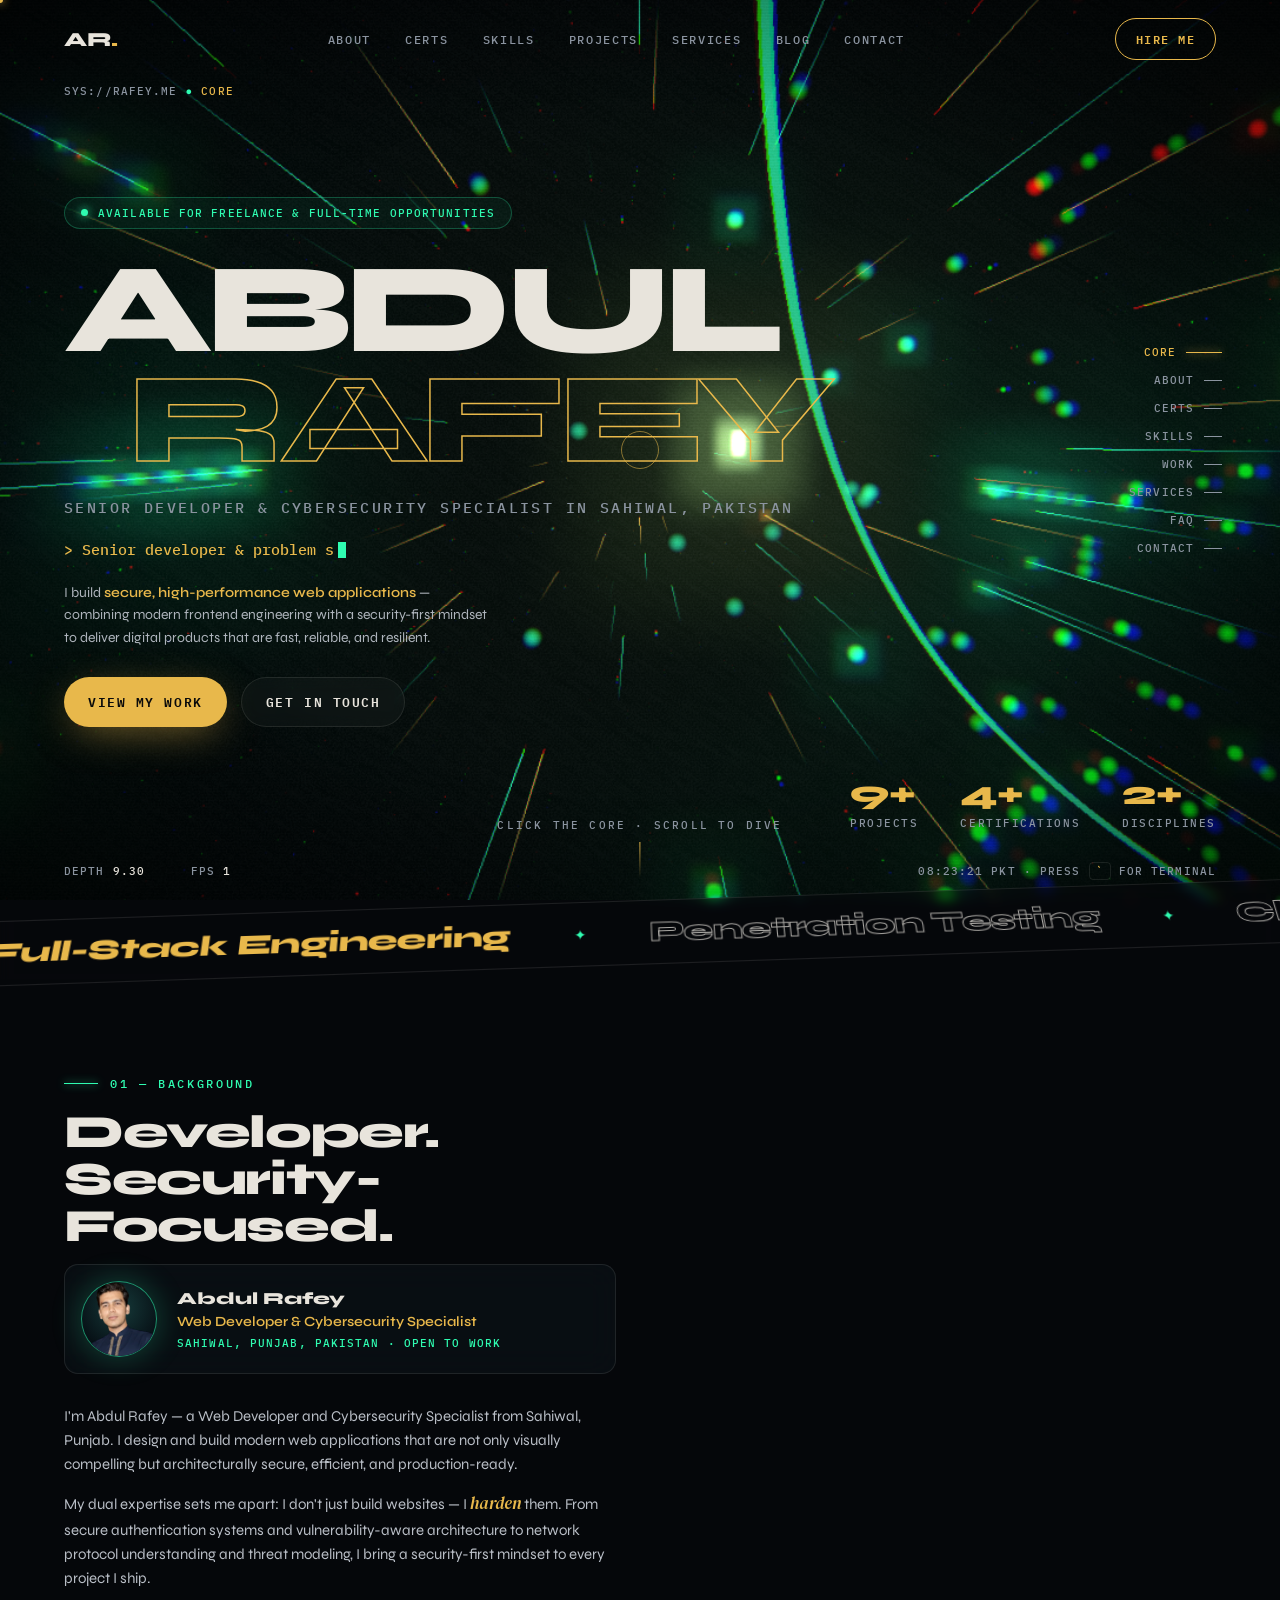
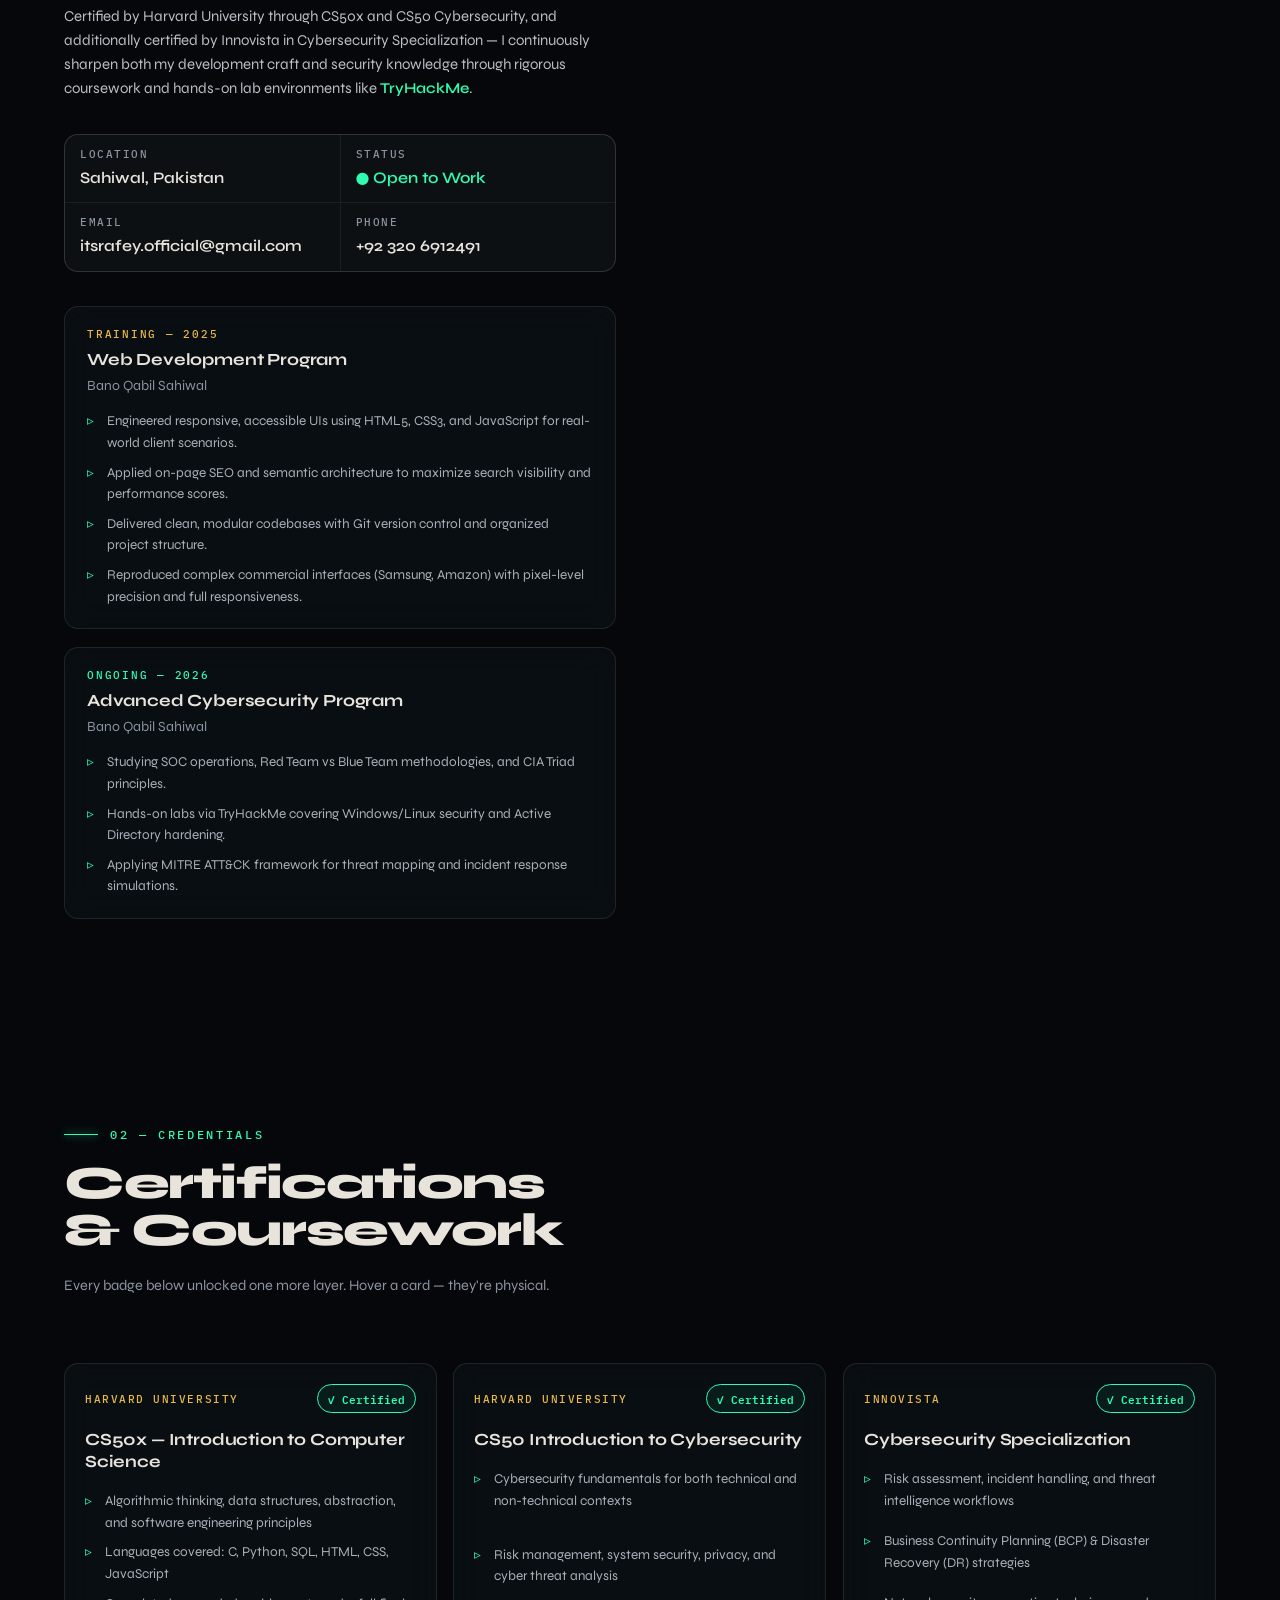
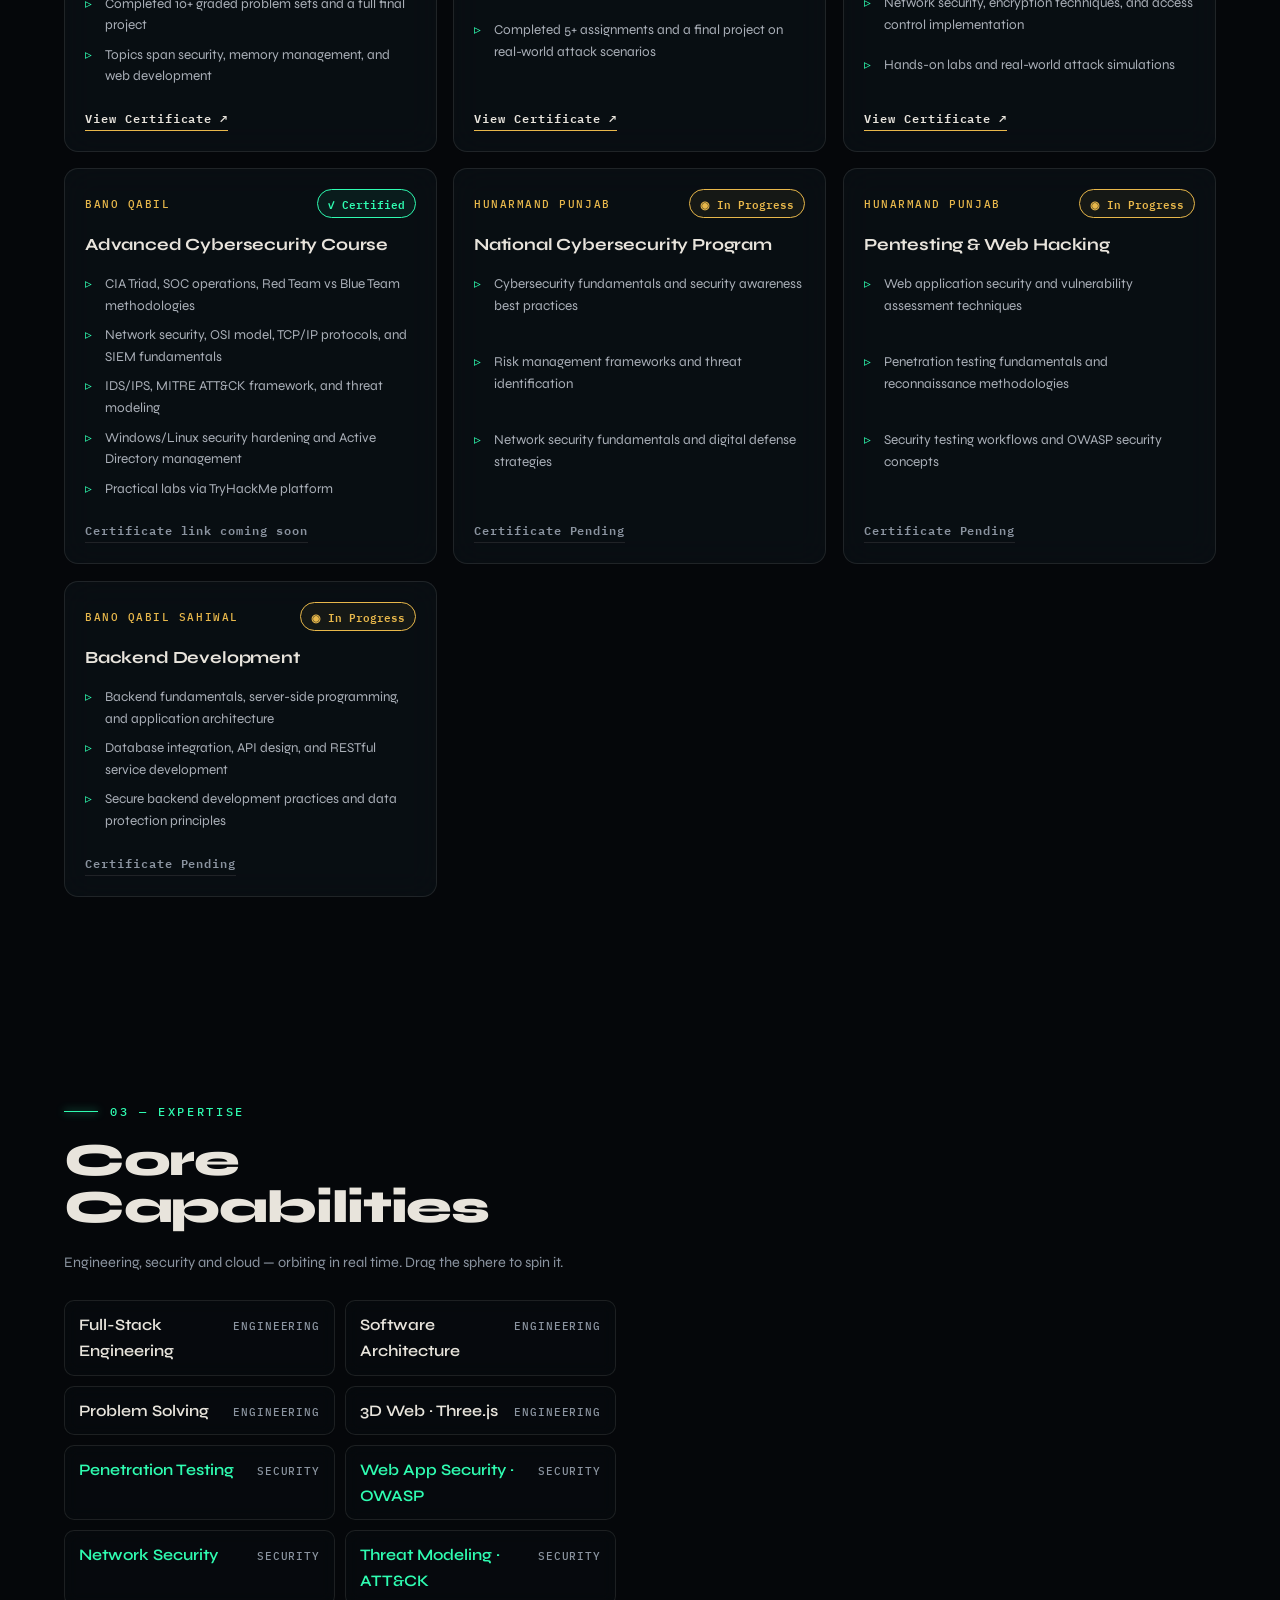
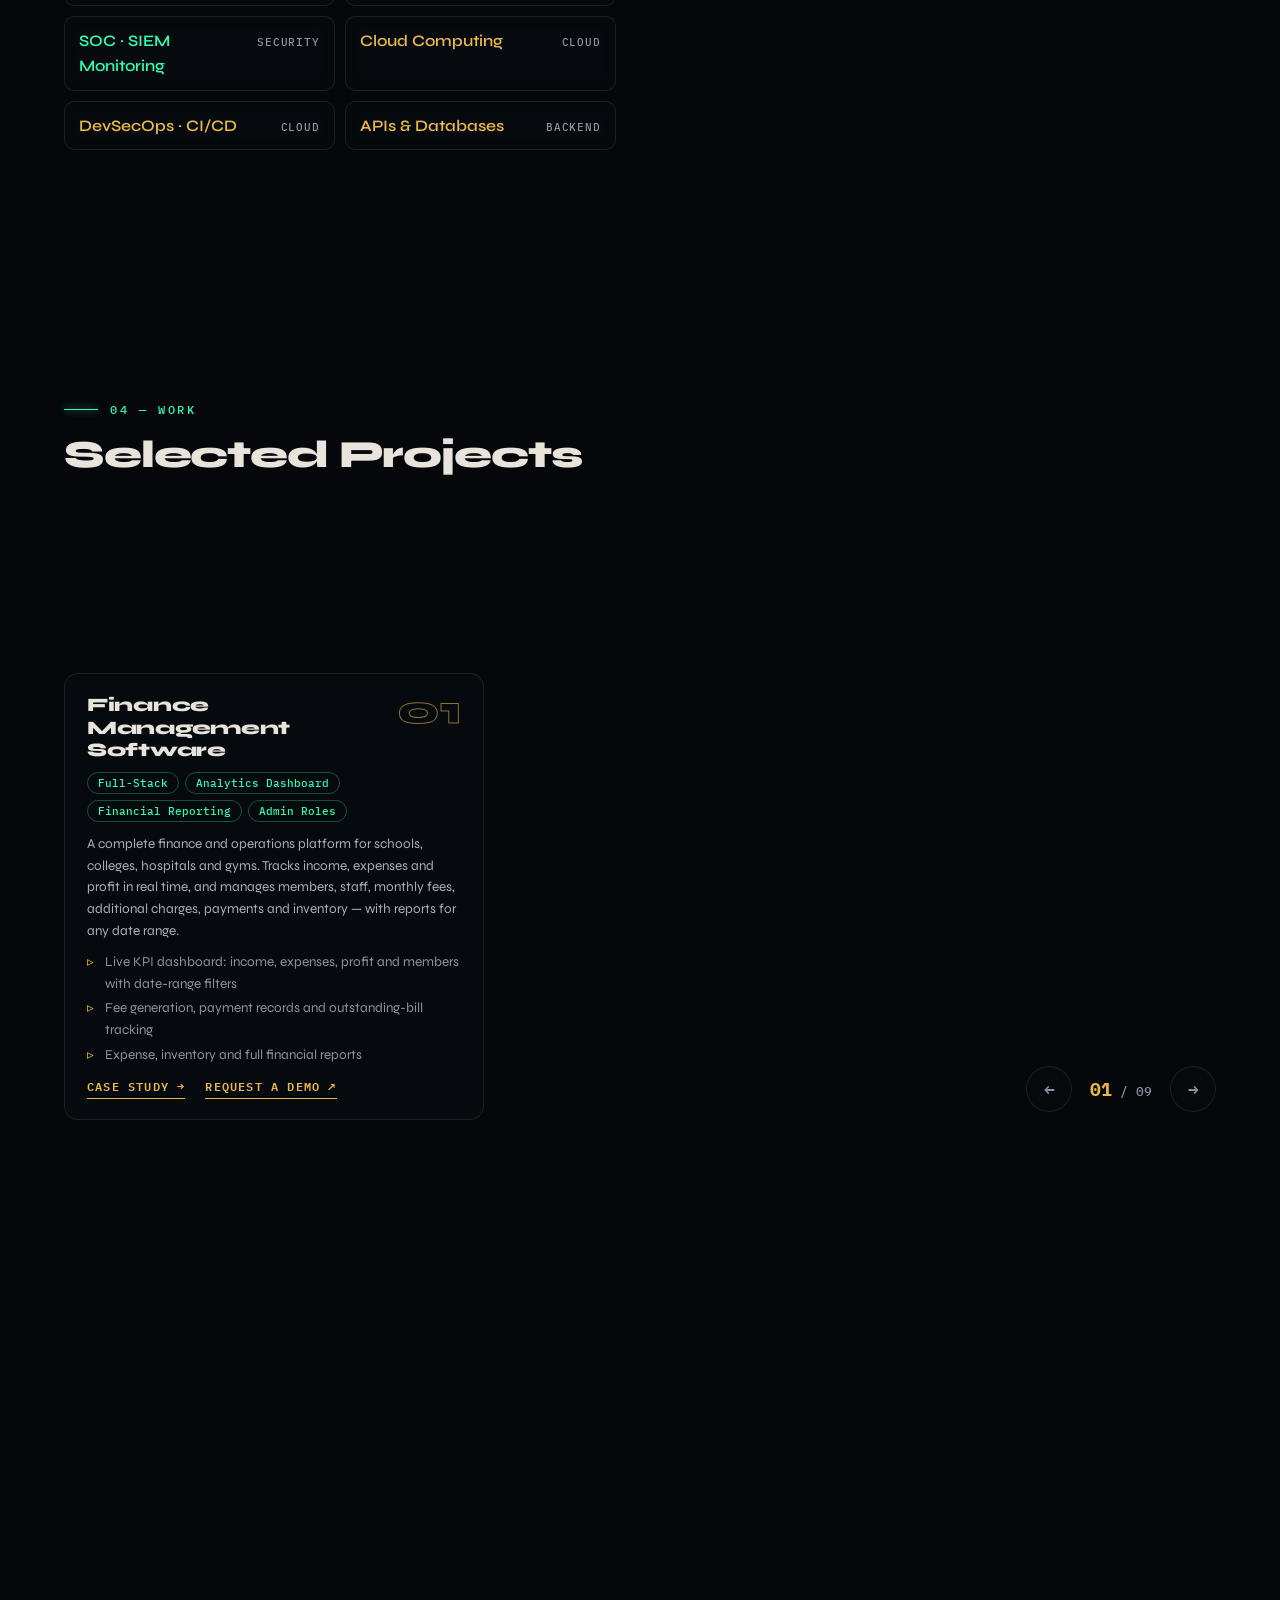
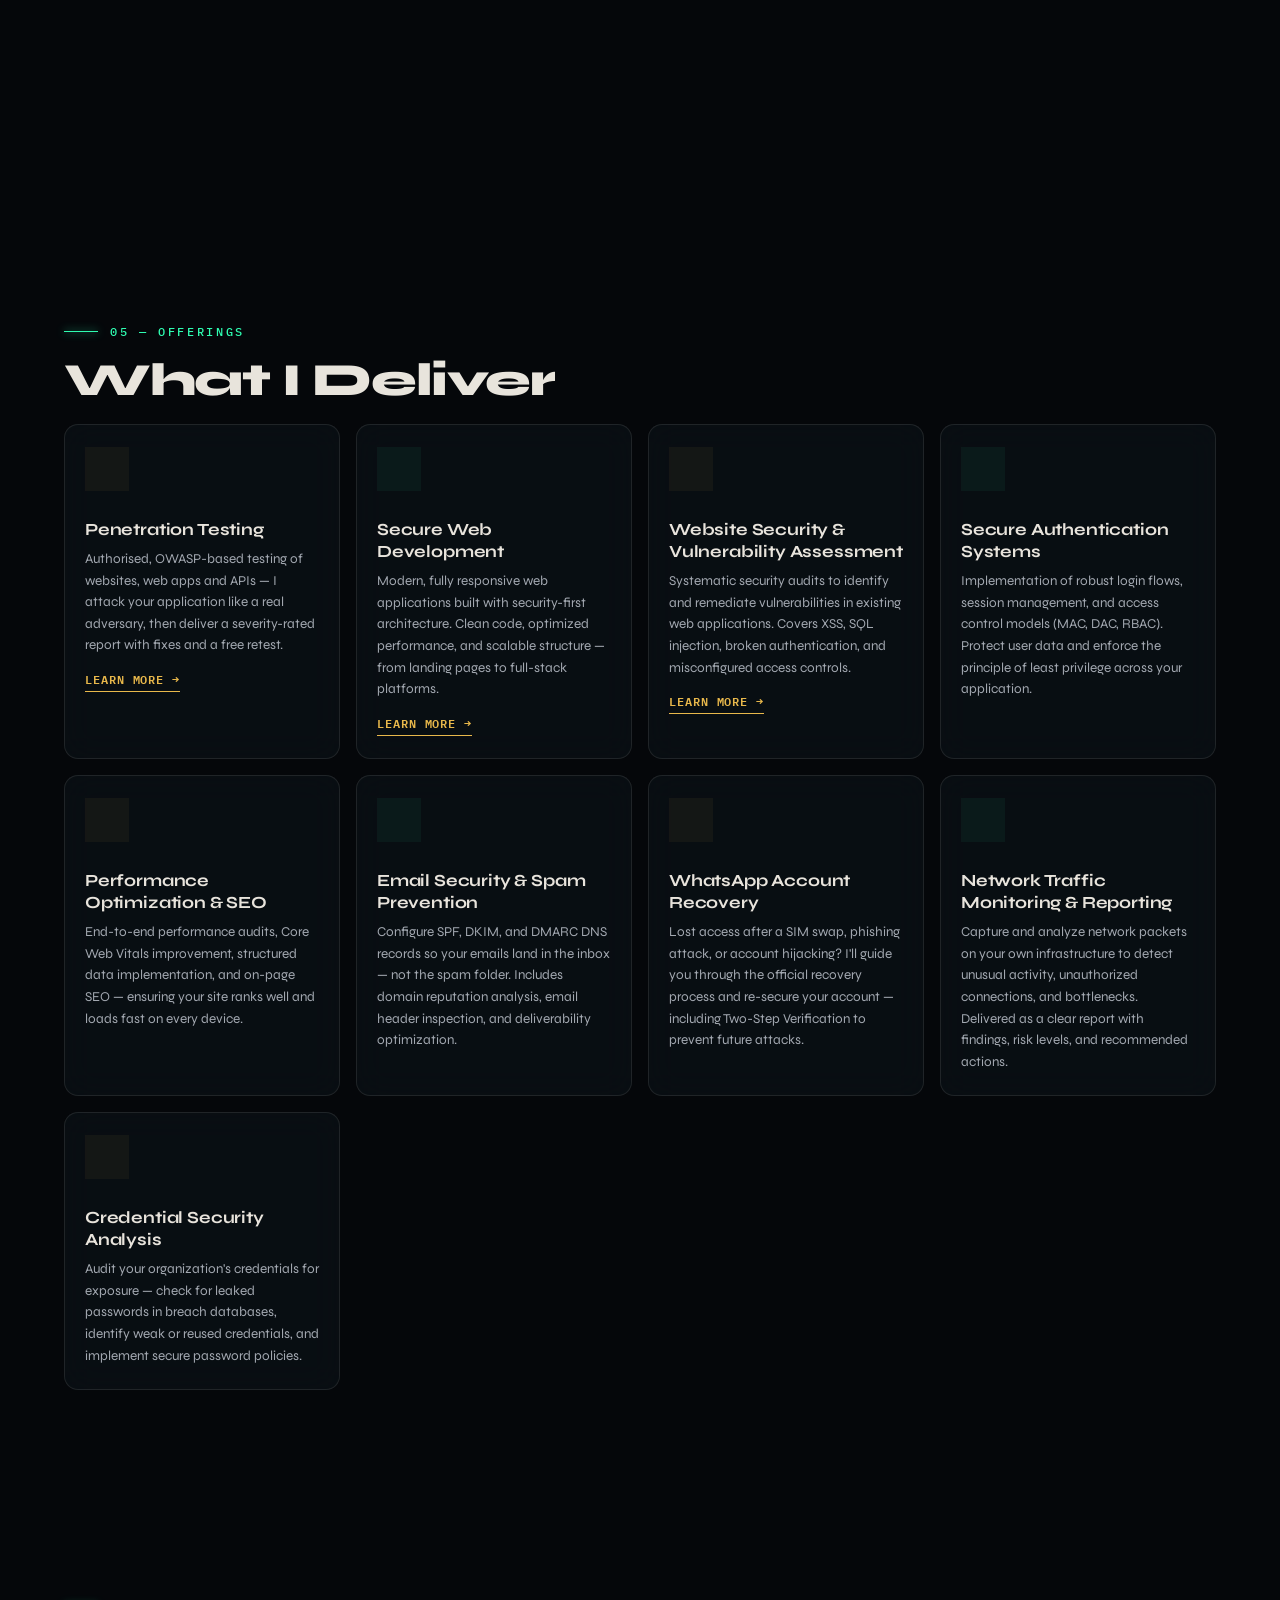
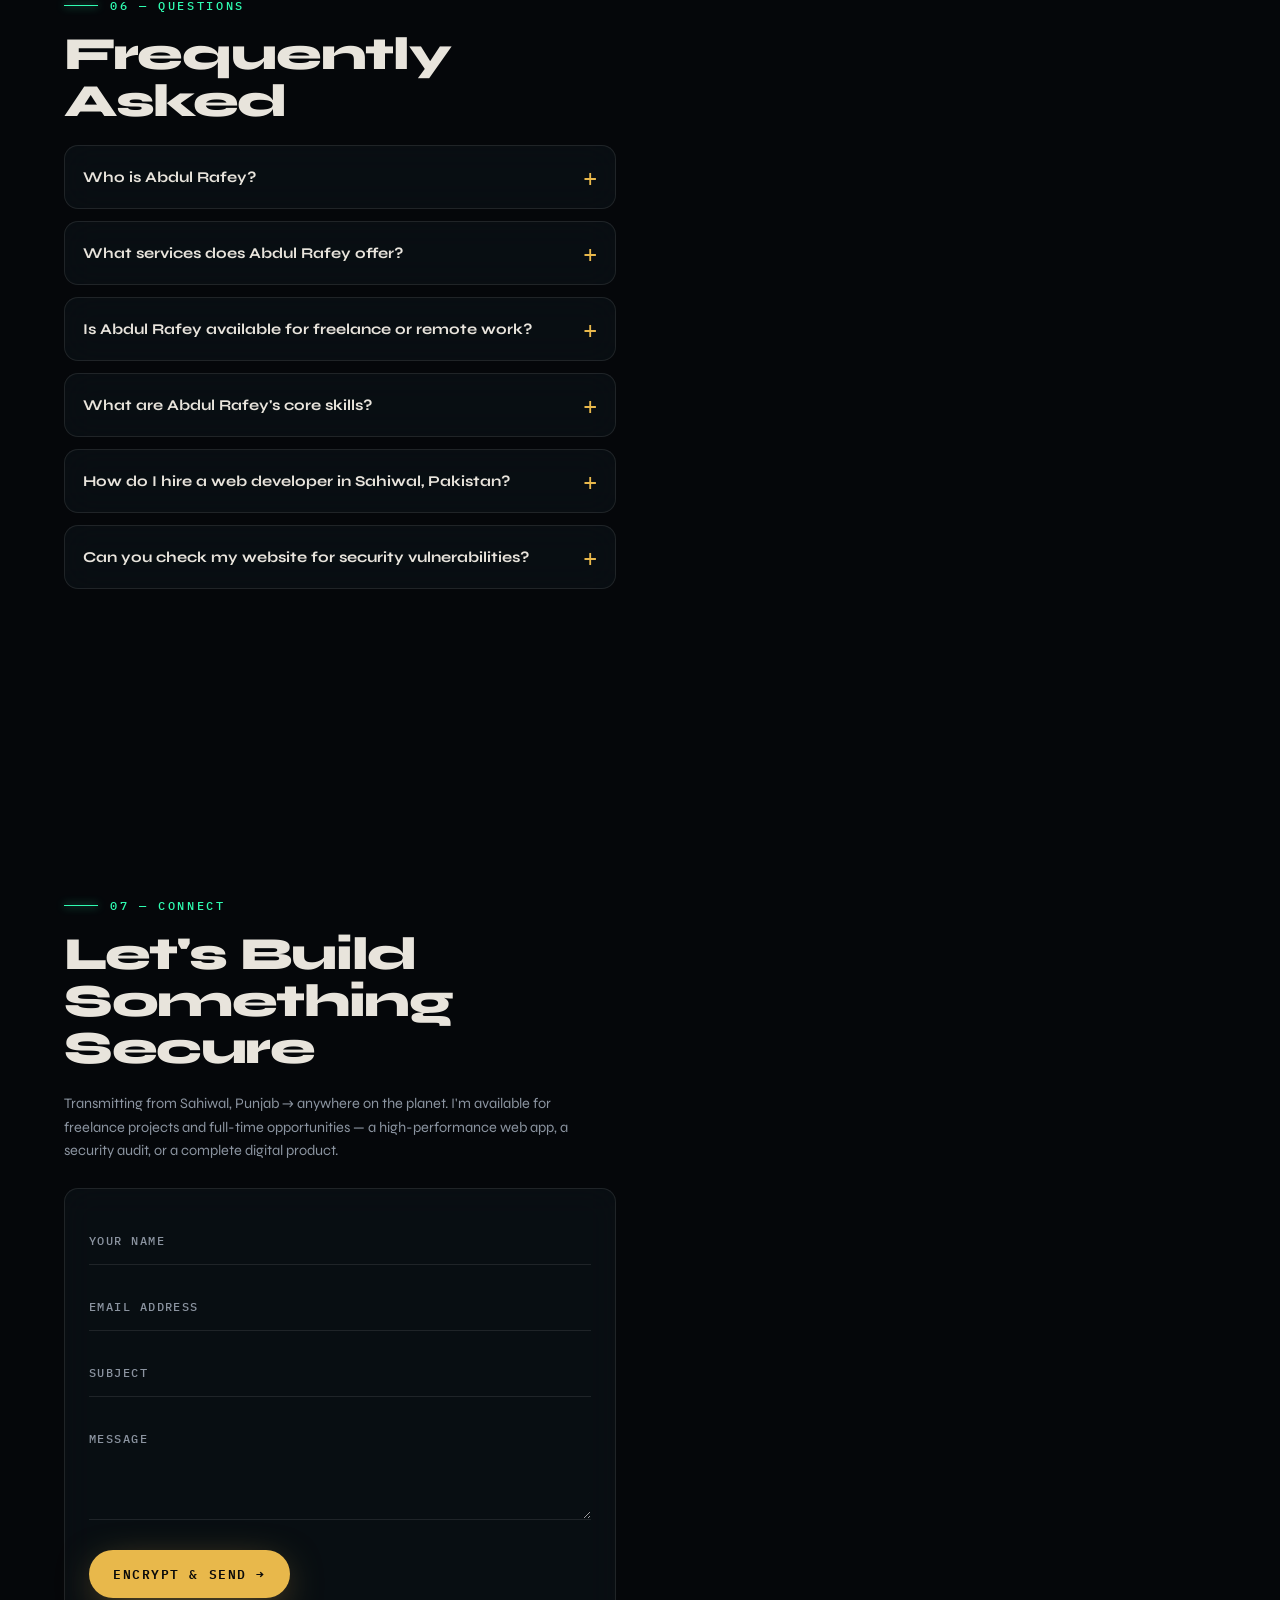
==== commit 687e7e13: "Add SEO content hub: case studies, service pages and blog - Case studies for Finance Management Soft" ====
--- a/index.html
+++ b/index.html
@@ -66,8 +66,6 @@
   <link rel="preconnect" href="https://fonts.googleapis.com" />
   <link rel="preconnect" href="https://fonts.gstatic.com" crossorigin />
   <link rel="modulepreload" href="/assets/js/main.js" />
-  <link rel="modulepreload" href="/assets/js/scene.js" />
-  <link rel="modulepreload" href="/assets/vendor/three/build/three.module.min.js" />
   <link href="https://fonts.googleapis.com/css2?family=DM+Serif+Display:ital@0;1&family=Syne:wght@400;500;600;700;800&family=IBM+Plex+Mono:wght@400;500&display=swap" rel="stylesheet" />
 
   <!-- ── Structured data: one linked graph ─────────────────
@@ -99,7 +97,7 @@
         "mainEntity": { "@id": "https://rafey.me/#person" },
         "primaryImageOfPage": { "@id": "https://rafey.me/#cover" },
         "dateCreated": "2025-01-01T00:00:00+05:00",
-        "dateModified": "2026-10-30T00:00:00+05:00"
+        "dateModified": "2026-10-31T00:00:00+05:00"
       },
       {
         "@type": "ImageObject",
@@ -215,6 +213,7 @@
           "@type": "OfferCatalog",
           "name": "Web Development & Cybersecurity Services",
           "itemListElement": [
+            { "@type": "Offer", "itemOffered": { "@type": "Service", "name": "Penetration Testing", "url": "https://rafey.me/services/penetration-testing/", "description": "Authorised, OWASP-based penetration testing of websites, web apps and APIs with a severity-rated report, fixes and retest." } },
             { "@type": "Offer", "itemOffered": { "@type": "Service", "name": "Secure Web Development", "description": "Modern, fully responsive web applications built with security-first architecture, from landing pages to full-stack platforms." } },
             { "@type": "Offer", "itemOffered": { "@type": "Service", "name": "Website Security & Vulnerability Assessment", "description": "Security audits covering XSS, SQL injection, broken authentication and misconfigured access controls." } },
             { "@type": "Offer", "itemOffered": { "@type": "Service", "name": "Secure Authentication Systems", "description": "Robust login flows, session management and access control models (MAC, DAC, RBAC)." } },
@@ -303,6 +302,7 @@
       <li><a href="#skills">Skills</a></li>
       <li><a href="#projects">Projects</a></li>
       <li><a href="#services">Services</a></li>
+      <li><a href="/blog/">Blog</a></li>
       <li><a href="#contact">Contact</a></li>
     </ul>
     <a href="mailto:itsrafey.official@gmail.com" class="nav-cta" data-magnetic><span>Hire Me</span></a>
@@ -314,6 +314,7 @@
     <a href="#skills" class="mob-link">Skills</a>
     <a href="#projects" class="mob-link">Projects</a>
     <a href="#services" class="mob-link">Services</a>
+    <a href="/blog/" class="mob-link">Blog</a>
     <a href="#contact" class="mob-link">Contact</a>
   </div>
 
@@ -533,7 +534,7 @@
             <p class="p-tags"><span>Full-Stack</span><span>Analytics Dashboard</span><span>Financial Reporting</span><span>Admin Roles</span></p>
             <p class="p-desc">A complete finance and operations platform for schools, colleges, hospitals and gyms. Tracks income, expenses and profit in real time, and manages members, staff, monthly fees, additional charges, payments and inventory — with reports for any date range.</p>
             <ul class="p-points"><li>Live KPI dashboard: income, expenses, profit and members with date-range filters</li><li>Fee generation, payment records and outstanding-bill tracking</li><li>Expense, inventory and full financial reports</li></ul>
-            <p class="p-links"><a href="mailto:itsrafey.official@gmail.com?subject=Finance%20Management%20Software%20demo">Request a Demo ↗</a></p>
+            <p class="p-links"><a href="/projects/finance-management-software/">Case Study →</a><a href="mailto:itsrafey.official@gmail.com?subject=Finance%20Management%20Software%20demo">Request a Demo ↗</a></p>
           </li>
           <li class="project" data-tex="/assets/tex/fitx.webp">
             <span class="p-num">02</span>
@@ -541,7 +542,7 @@
             <p class="p-tags"><span>Three.js · WebGL</span><span>Admin Panel / CMS</span><span>Chatbot</span><span>Full-Stack</span></p>
             <p class="p-desc">An immersive 3D website for FitX Fitness Studio in Sahiwal, powered by a custom admin panel and a chatbot. Staff publish blogs, photos and site content from the dashboard, while the chatbot answers visitors' questions around the clock.</p>
             <ul class="p-points"><li>Scroll-driven 3D experience built with Three.js and WebGL</li><li>Admin panel for uploading blogs, photos and other site data</li><li>Chatbot answering questions about memberships, timings and training</li></ul>
-            <p class="p-links"><a href="mailto:itsrafey.official@gmail.com?subject=FitX%203D%20website%20demo">Request a Demo ↗</a></p>
+            <p class="p-links"><a href="/projects/fitx-3d-gym-website/">Case Study →</a><a href="mailto:itsrafey.official@gmail.com?subject=FitX%203D%20website%20demo">Request a Demo ↗</a></p>
           </li>
           <li class="project" data-tex="emart">
             <span class="p-num">03</span>
@@ -609,8 +610,9 @@
         <p class="eyebrow">05 — Offerings</p>
         <h2 class="title" data-scramble>What I Deliver</h2>
         <div class="service-grid">
-          <article class="service glass tilt reveal"><i class="s-icon">⟨/⟩</i><h3>Secure Web Development</h3><p>Modern, fully responsive web applications built with security-first architecture. Clean code, optimized performance, and scalable structure — from landing pages to full-stack platforms.</p></article>
-          <article class="service glass tilt reveal"><i class="s-icon">⛨</i><h3>Website Security &amp; Vulnerability Assessment</h3><p>Systematic security audits to identify and remediate vulnerabilities in existing web applications. Covers XSS, SQL injection, broken authentication, and misconfigured access controls.</p></article>
+          <article class="service glass tilt reveal"><i class="s-icon">⌖</i><h3>Penetration Testing</h3><p>Authorised, OWASP-based testing of websites, web apps and APIs — I attack your application like a real adversary, then deliver a severity-rated report with fixes and a free retest.</p><a class="s-more" href="/services/penetration-testing/">Learn more →</a></article>
+          <article class="service glass tilt reveal"><i class="s-icon">⟨/⟩</i><h3>Secure Web Development</h3><p>Modern, fully responsive web applications built with security-first architecture. Clean code, optimized performance, and scalable structure — from landing pages to full-stack platforms.</p><a class="s-more" href="/services/web-development/">Learn more →</a></article>
+          <article class="service glass tilt reveal"><i class="s-icon">⛨</i><h3>Website Security &amp; Vulnerability Assessment</h3><p>Systematic security audits to identify and remediate vulnerabilities in existing web applications. Covers XSS, SQL injection, broken authentication, and misconfigured access controls.</p><a class="s-more" href="/services/website-security-audit/">Learn more →</a></article>
           <article class="service glass tilt reveal"><i class="s-icon">⊛</i><h3>Secure Authentication Systems</h3><p>Implementation of robust login flows, session management, and access control models (MAC, DAC, RBAC). Protect user data and enforce the principle of least privilege across your application.</p></article>
           <article class="service glass tilt reveal"><i class="s-icon">◎</i><h3>Performance Optimization &amp; SEO</h3><p>End-to-end performance audits, Core Web Vitals improvement, structured data implementation, and on-page SEO — ensuring your site ranks well and loads fast on every device.</p></article>
           <article class="service glass tilt reveal"><i class="s-icon">✉</i><h3>Email Security &amp; Spam Prevention</h3><p>Configure SPF, DKIM, and DMARC DNS records so your emails land in the inbox — not the spam folder. Includes domain reputation analysis, email header inspection, and deliverability optimization.</p></article>
@@ -691,7 +693,7 @@
     <div class="wrap footer-inner">
       <div class="footer-logo">Abdul Rafey<span>.</span></div>
       <p>© <span id="year">2025</span> Abdul Rafey — Web Developer &amp; Cybersecurity Specialist in Sahiwal, Punjab, Pakistan · Built with Three.js &amp; raw WebGL shaders</p>
-      <nav class="footer-nav" aria-label="Footer"><a href="#about">About</a><a href="#certifications">Certifications</a><a href="#skills">Skills</a><a href="#projects">Projects</a><a href="#services">Services</a><a href="#faq">FAQ</a><a href="#contact">Contact</a><a href="https://github.com/rafey581" target="_blank" rel="noopener me">GitHub</a></nav>
+      <nav class="footer-nav" aria-label="Footer"><a href="#about">About</a><a href="#projects">Projects</a><a href="#services">Services</a><a href="/projects/finance-management-software/">Finance Software</a><a href="/projects/fitx-3d-gym-website/">FitX 3D Website</a><a href="/services/penetration-testing/">Penetration Testing</a><a href="/services/web-development/">Web Development</a><a href="/services/website-security-audit/">Security Audit</a><a href="/blog/">Blog</a><a href="#faq">FAQ</a><a href="#contact">Contact</a><a href="https://github.com/rafey581" target="_blank" rel="noopener me">GitHub</a></nav>
       <a href="#hero" class="back-top" data-magnetic>↑ Return to core</a>
     </div>
   </footer>
--- a/assets/css/style.css
+++ b/assets/css/style.css
@@ -371,3 +371,6 @@
 .footer-nav { display: flex; flex-wrap: wrap; gap: 4px 10px; width: 100%; order: 3; margin-left: -10px; }
 .footer-nav a { display: inline-block; padding: 8px 10px; min-height: 32px; font: 500 12px var(--mono); color: var(--muted); letter-spacing: .06em; }
 .footer-nav a:hover { color: var(--gold); }
+
+.s-more { display: inline-block; margin-top: 12px; font: 600 11.5px var(--mono); letter-spacing: .08em; text-transform: uppercase; color: var(--gold); border-bottom: 1px solid currentColor; padding-bottom: 2px; }
+.s-more:hover { color: var(--teal); }
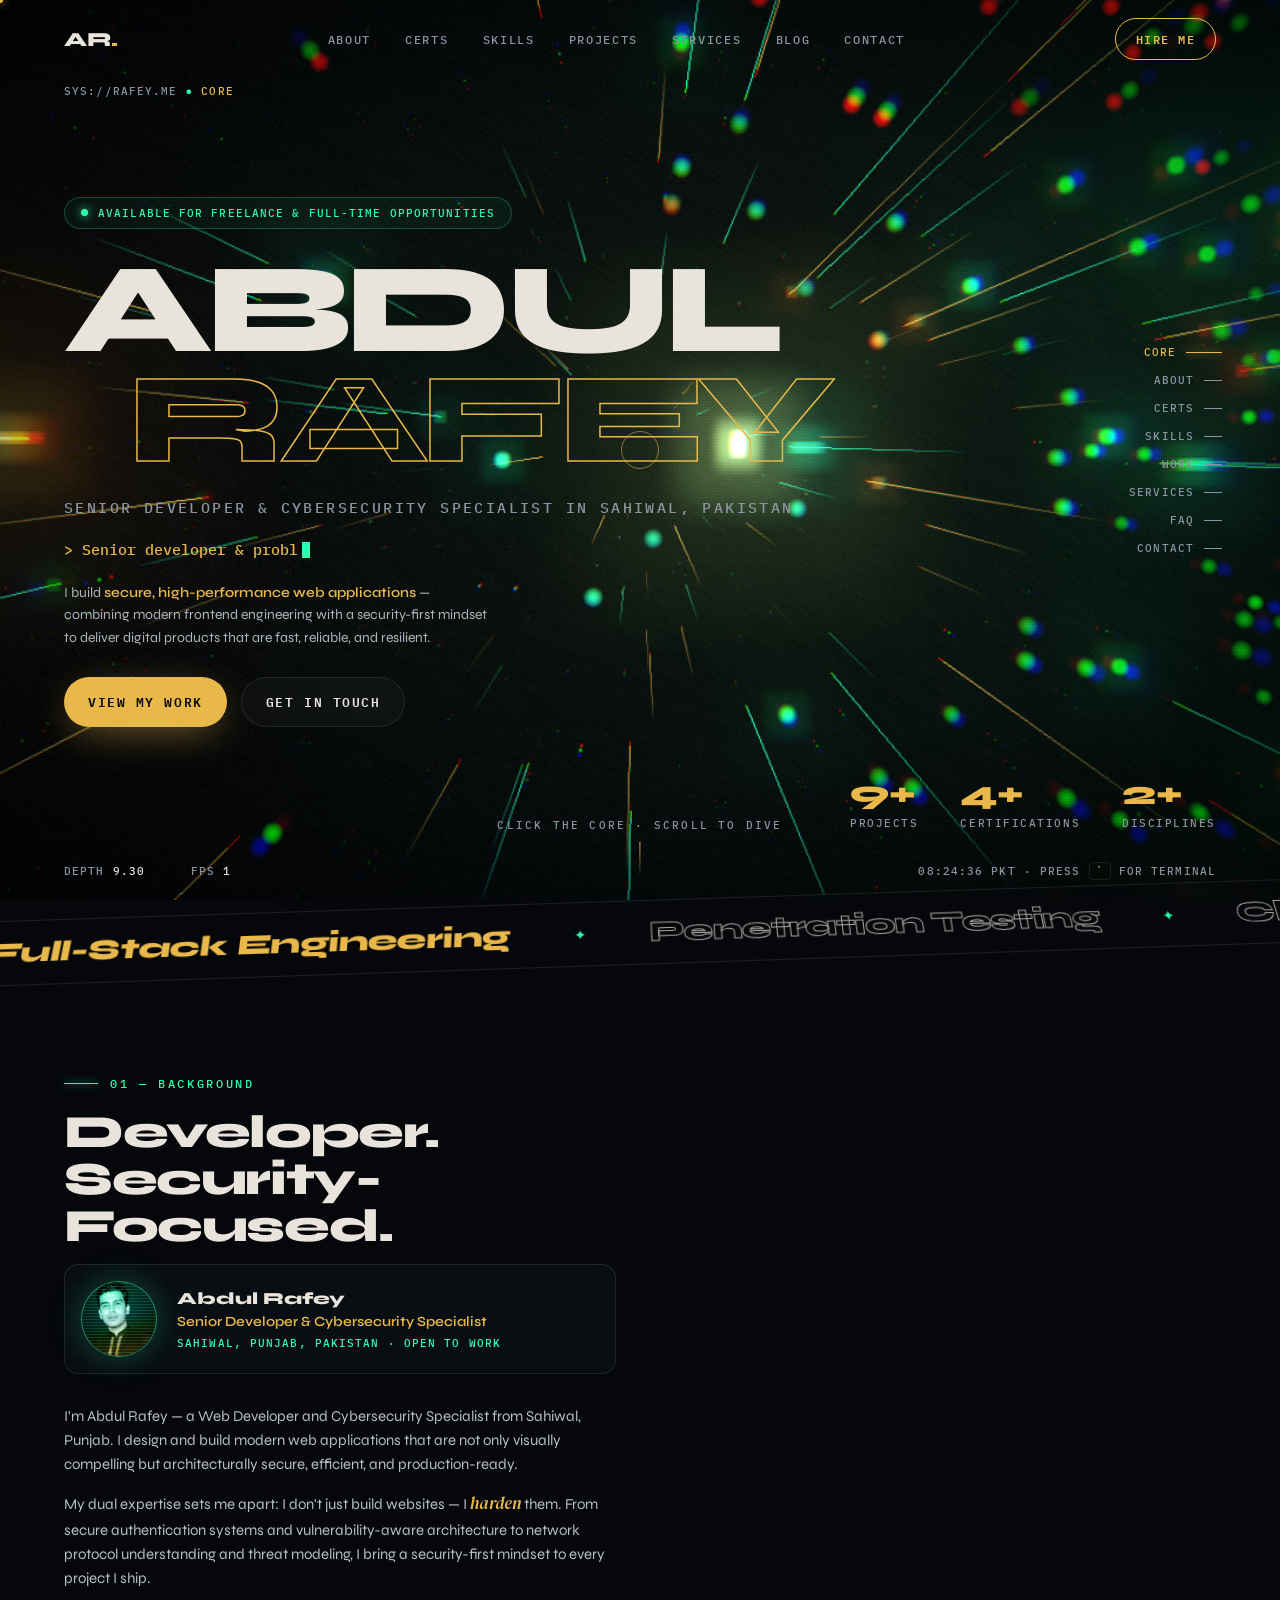
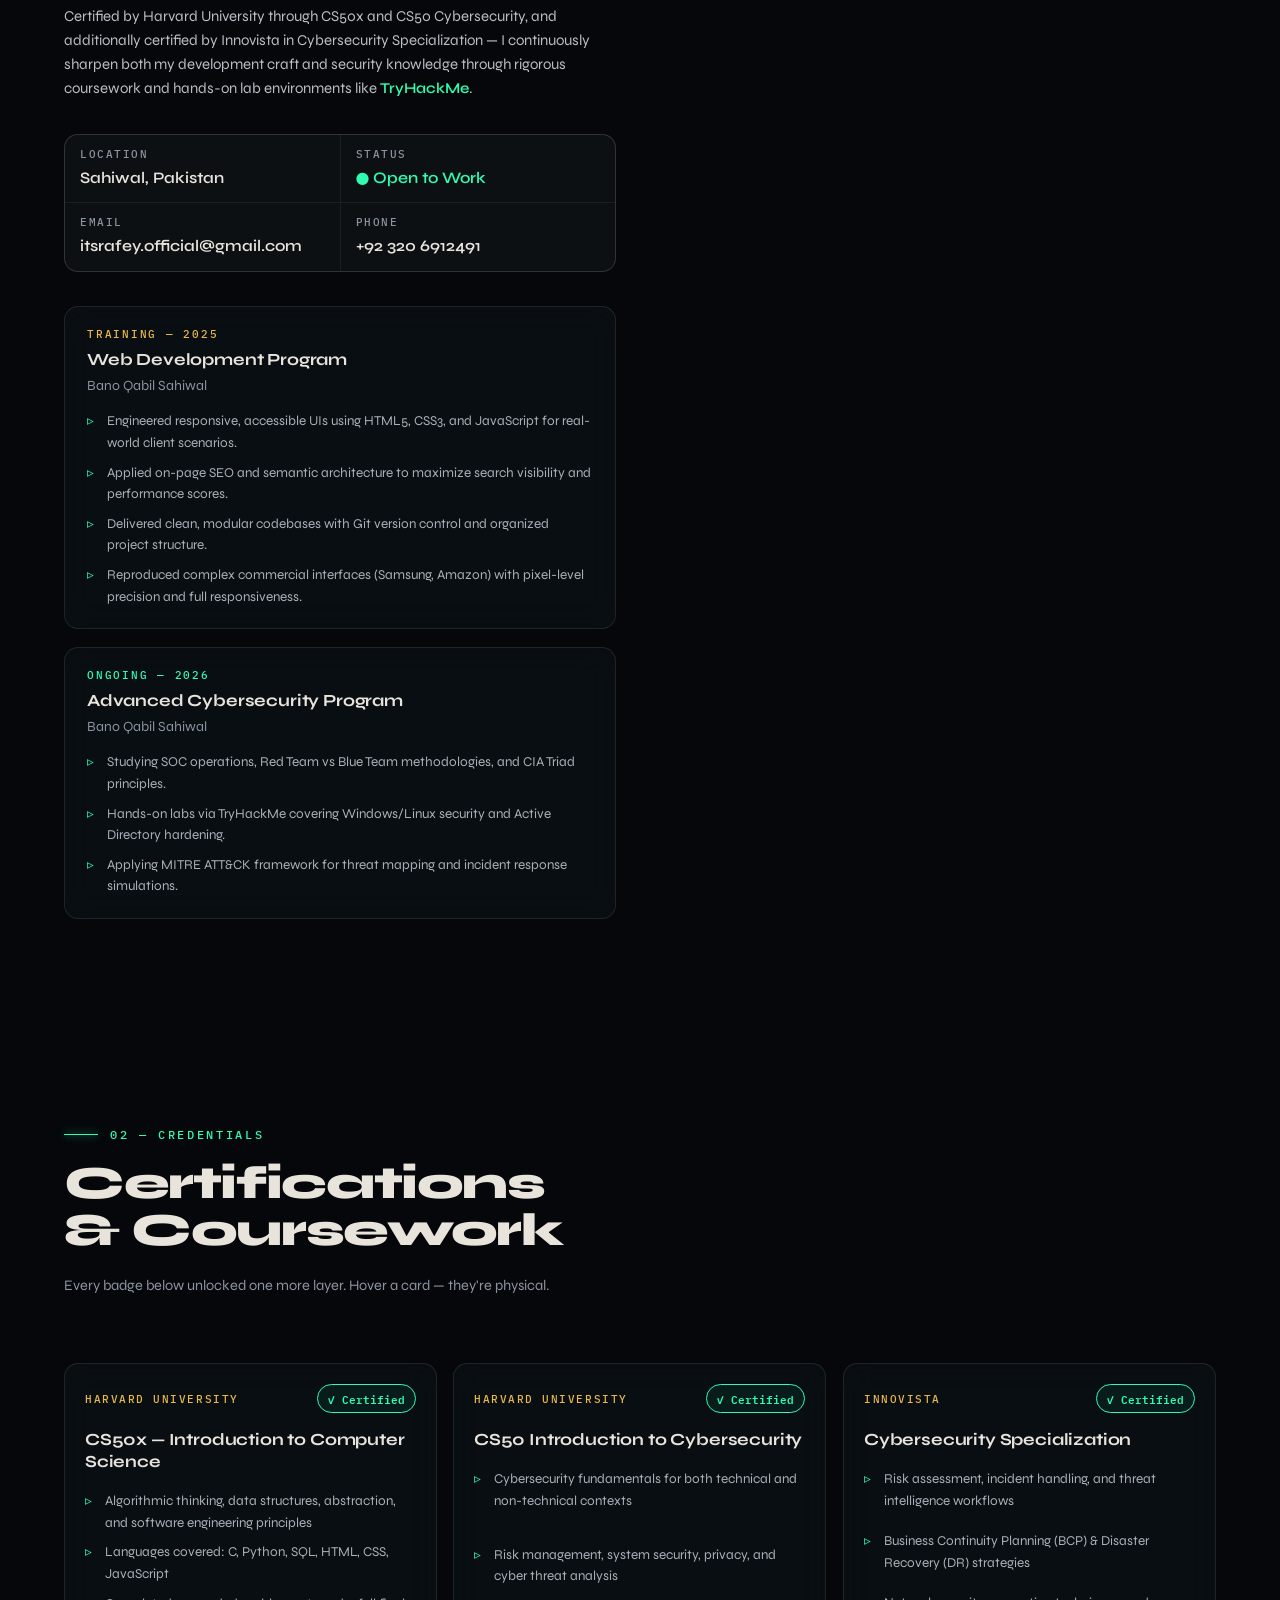
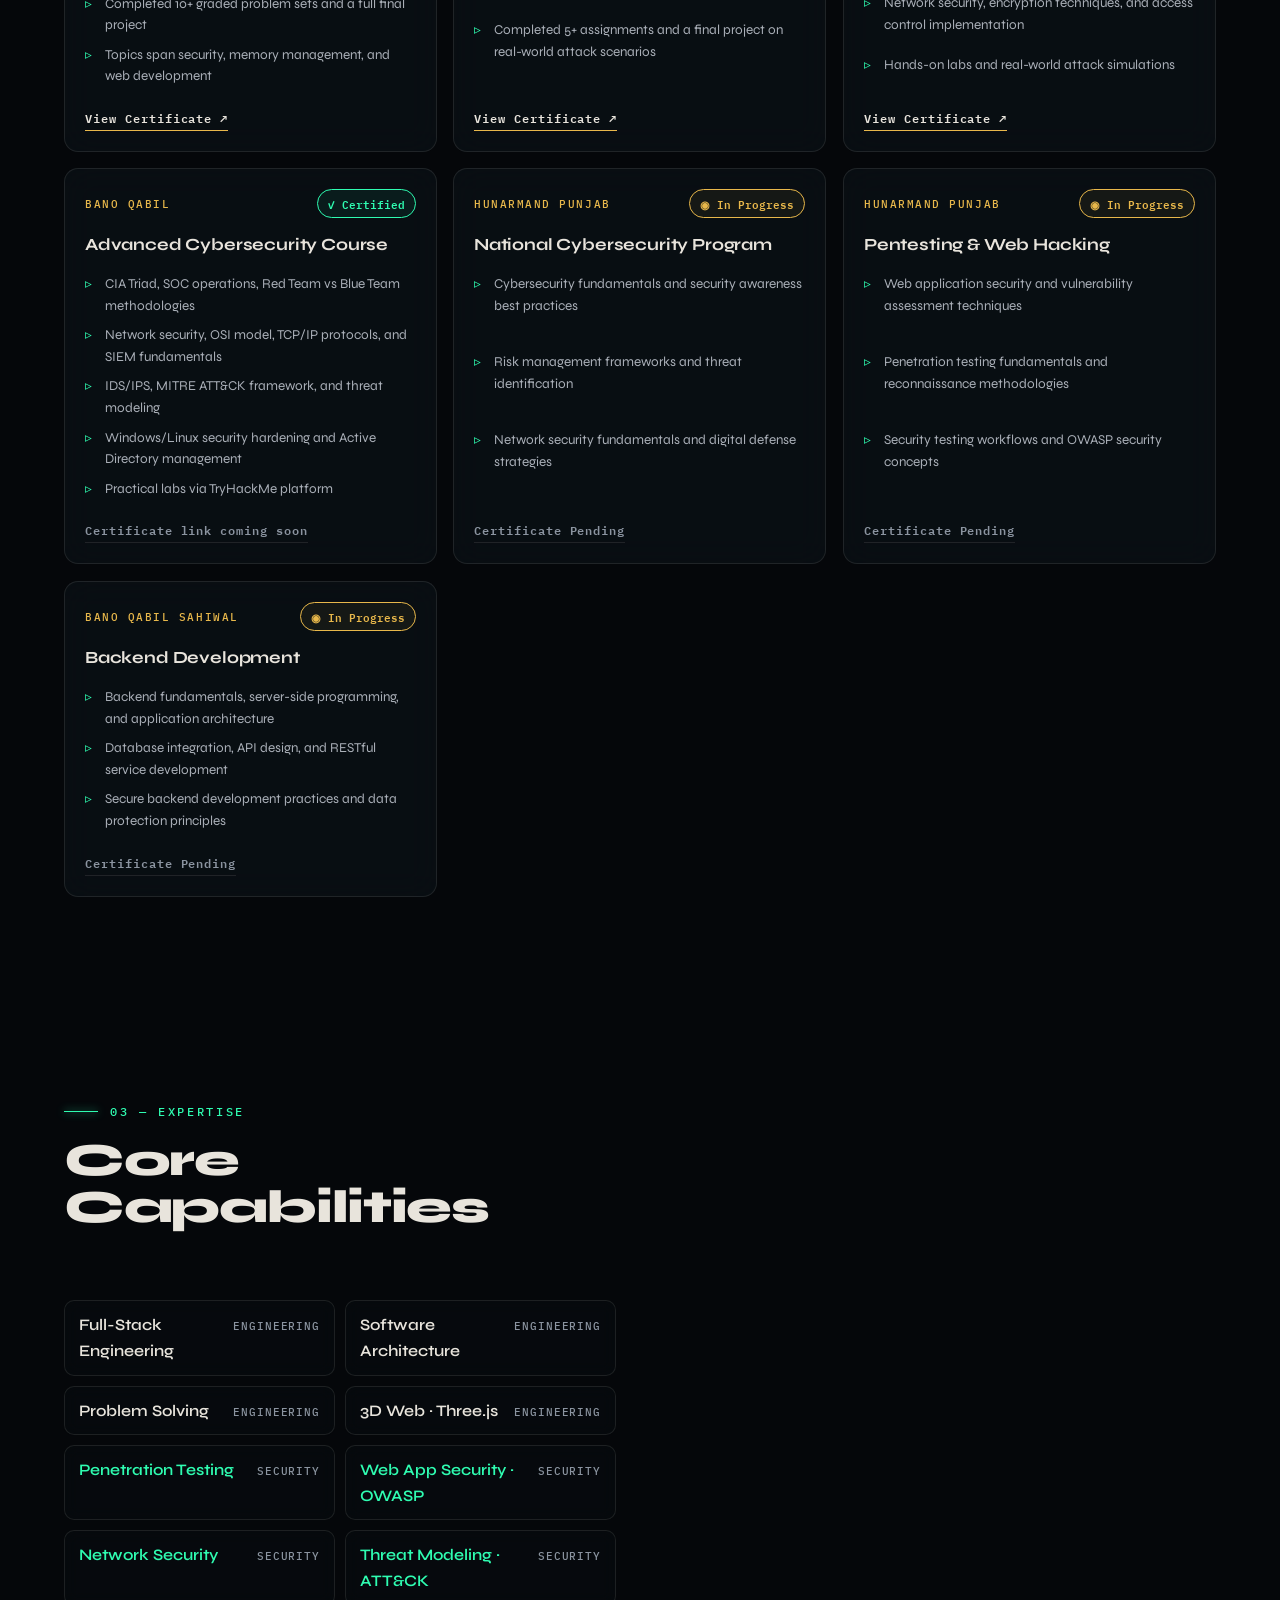
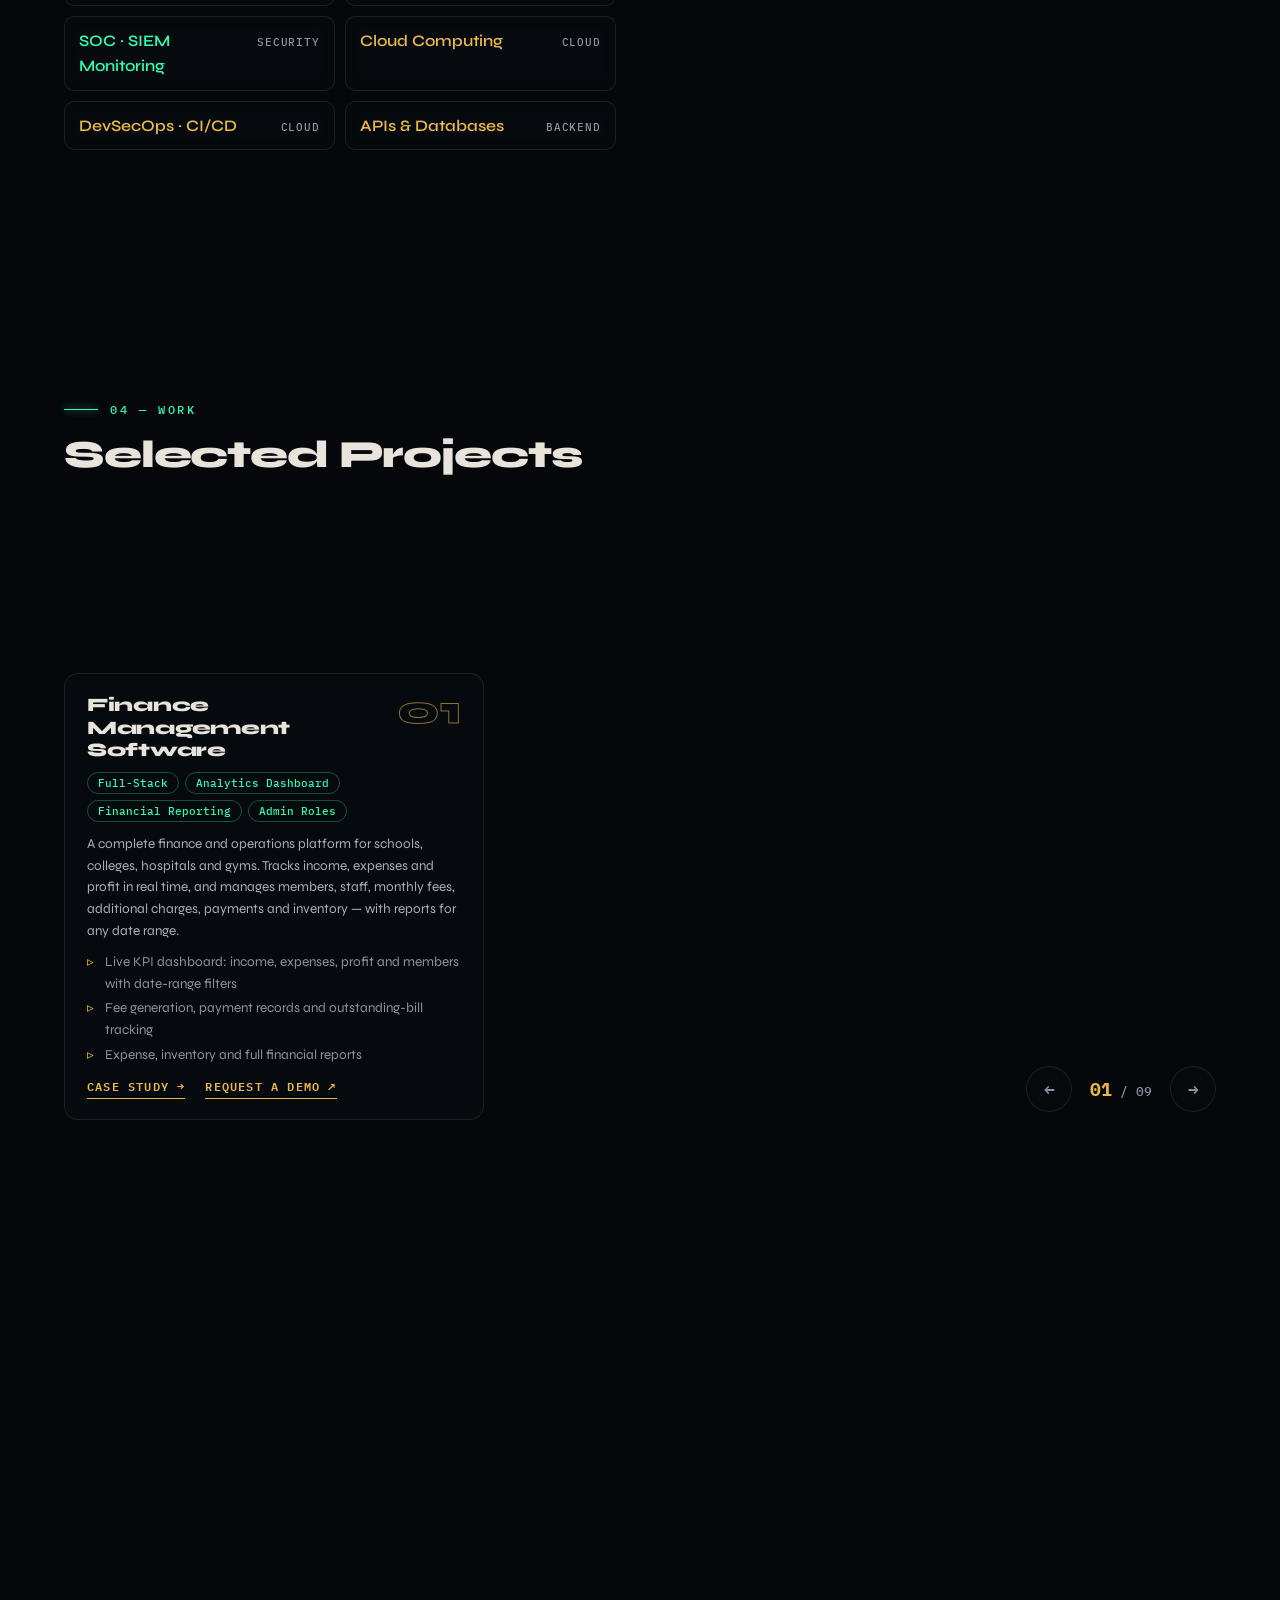
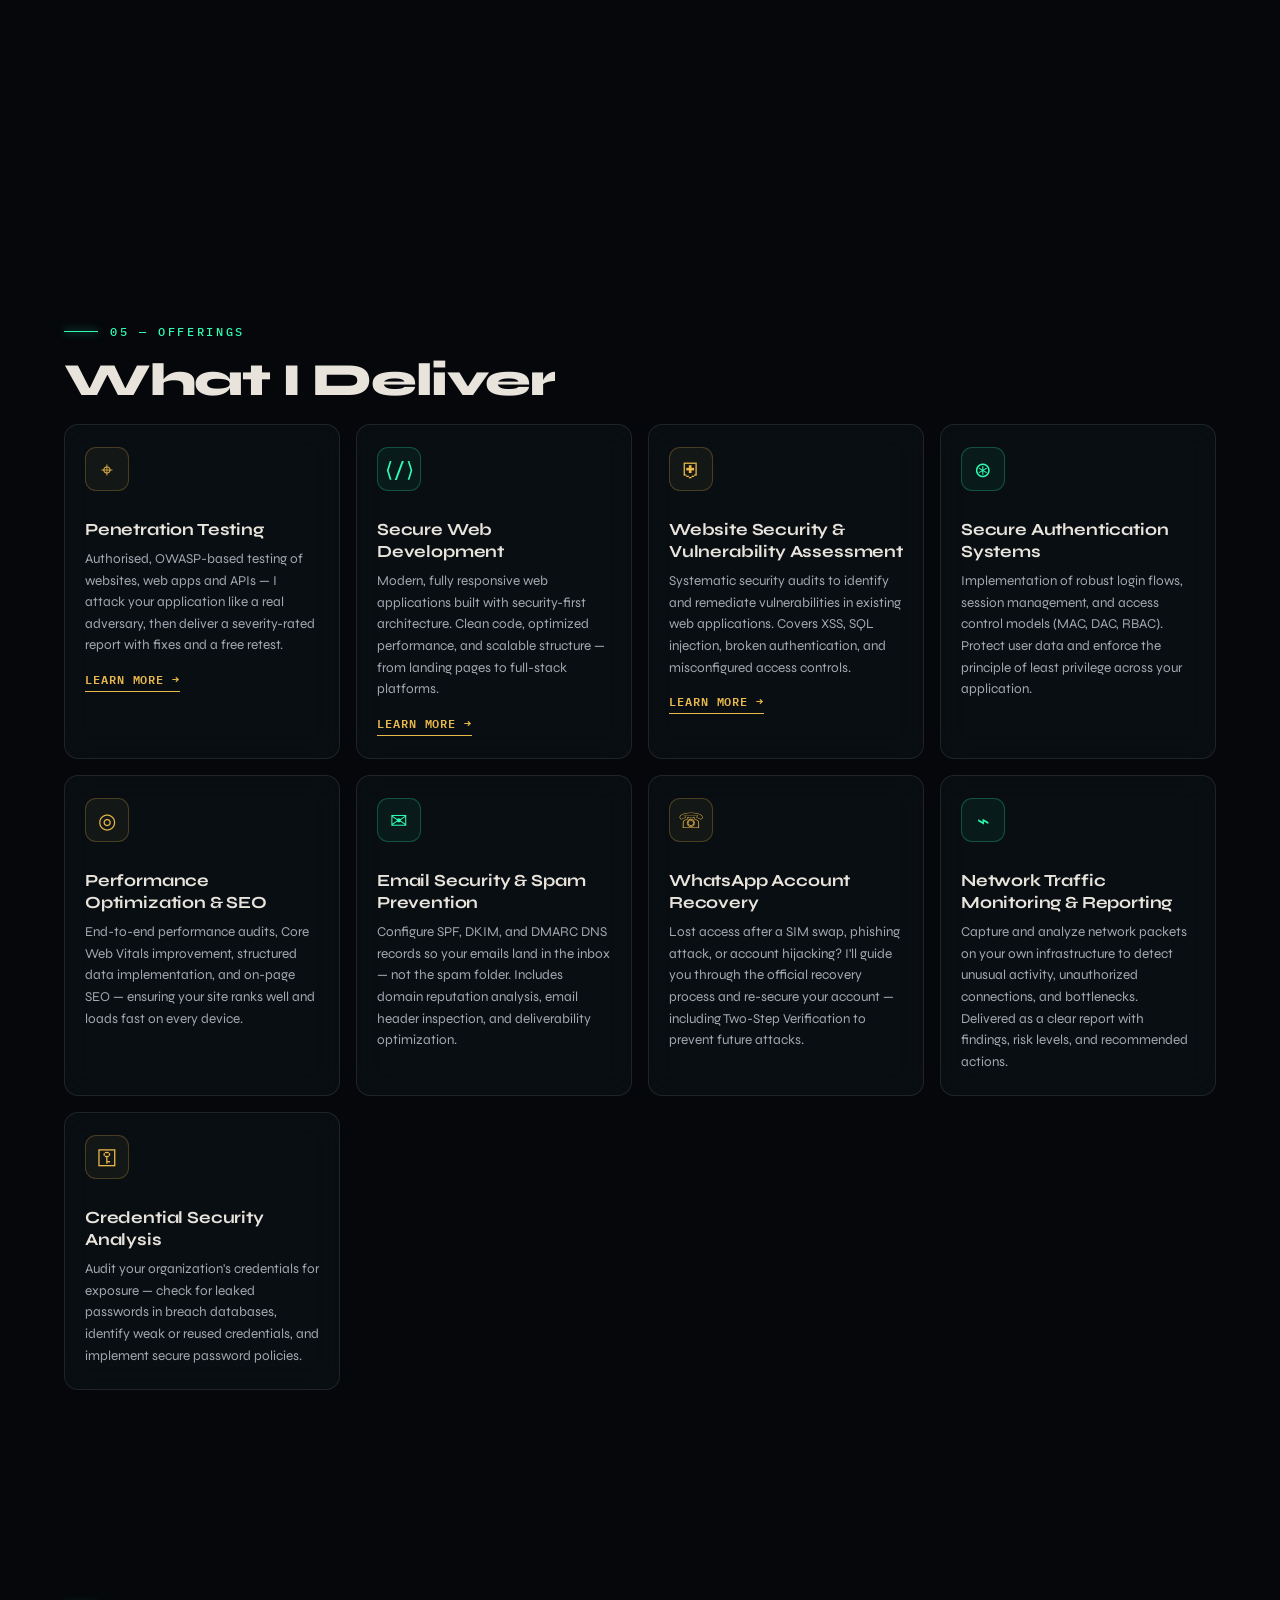
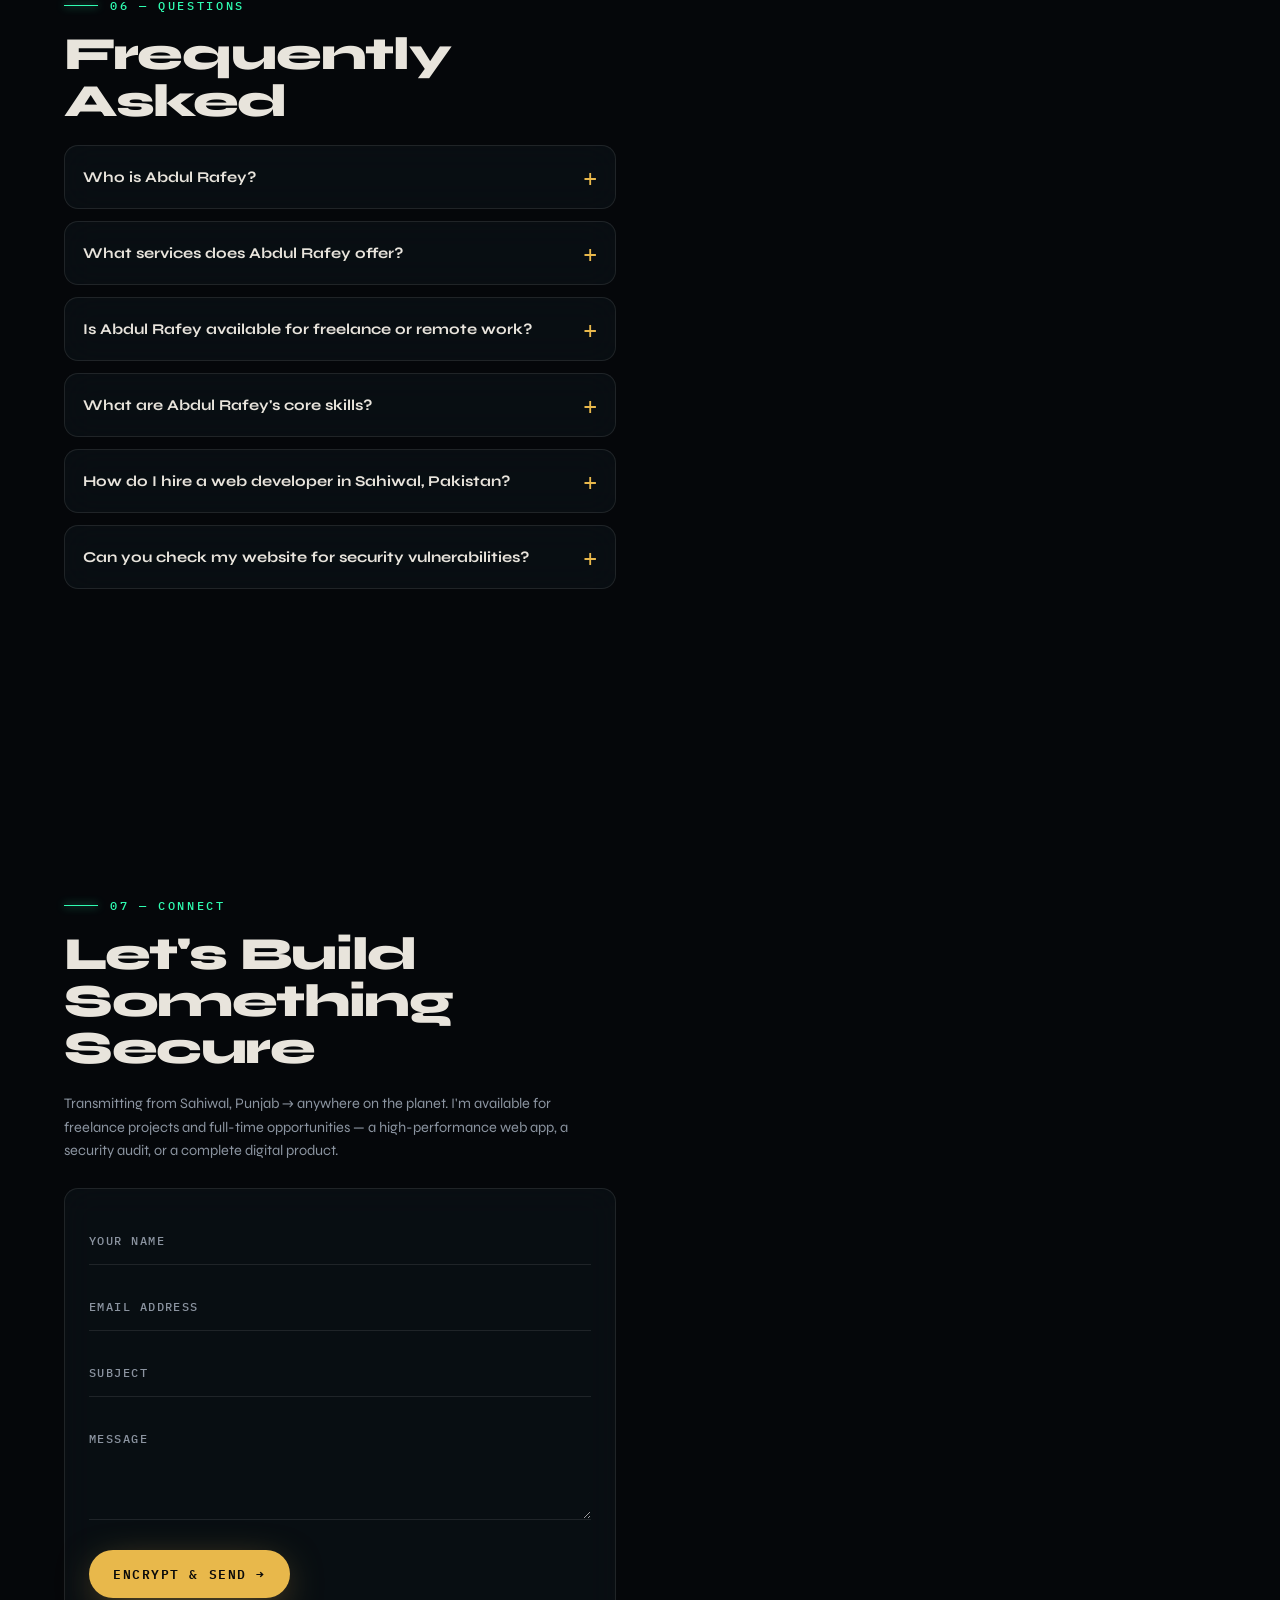
==== commit cacc66cb: "Add holographic duotone filter to profile photo Teal-to-gold duotone with animated scanlines that ma" ====
--- a/index.html
+++ b/index.html
@@ -363,7 +363,7 @@
           <h2 class="title" data-scramble>Developer. Security-Focused.</h2>
           <figure class="id-card glass reveal">
             <div class="id-photo"><img src="/assets/images/abdul-rafey.webp" width="401" height="380" alt="Abdul Rafey, web developer and cybersecurity specialist from Sahiwal, Pakistan" loading="lazy" decoding="async" /></div>
-            <figcaption><strong>Abdul Rafey</strong><span>Web Developer &amp; Cybersecurity Specialist</span><em>Sahiwal, Punjab, Pakistan · Open to work</em></figcaption>
+            <figcaption><strong>Abdul Rafey</strong><span>Senior Developer &amp; Cybersecurity Specialist</span><em>Sahiwal, Punjab, Pakistan · Open to work</em></figcaption>
           </figure>
           <div class="prose reveal">
             <p>I'm Abdul Rafey — a Web Developer and Cybersecurity Specialist from Sahiwal, Punjab. I design and build modern web applications that are not only visually compelling but architecturally secure, efficient, and production-ready.</p>
--- a/assets/css/style.css
+++ b/assets/css/style.css
@@ -374,3 +374,14 @@
 
 .s-more { display: inline-block; margin-top: 12px; font: 600 11.5px var(--mono); letter-spacing: .08em; text-transform: uppercase; color: var(--gold); border-bottom: 1px solid currentColor; padding-bottom: 2px; }
 .s-more:hover { color: var(--teal); }
+
+/* Profile photo: teal→gold holographic duotone; hover reveals true colour */
+.id-photo { isolation: isolate; }
+.id-photo img { filter: grayscale(1) contrast(1.18) brightness(1.06); transition: filter .6s var(--ease); }
+.id-photo::after, .id-photo::before { content: ''; position: absolute; inset: 0; border-radius: inherit; pointer-events: none; transition: opacity .6s var(--ease); }
+.id-photo::after { z-index: 1; background: linear-gradient(165deg, var(--teal) 0%, #0e4a46 48%, var(--gold) 100%); mix-blend-mode: color; opacity: .9; }
+.id-photo::before { z-index: 2; background: repeating-linear-gradient(0deg, rgba(47,252,177,.16) 0 1px, transparent 1px 3px); mix-blend-mode: screen; animation: idScan 6s linear infinite; }
+@keyframes idScan { to { background-position: 0 60px; } }
+.id-card:hover .id-photo img { filter: none; }
+.id-card:hover .id-photo::after { opacity: .12; }
+.id-card:hover .id-photo::before { opacity: .35; }
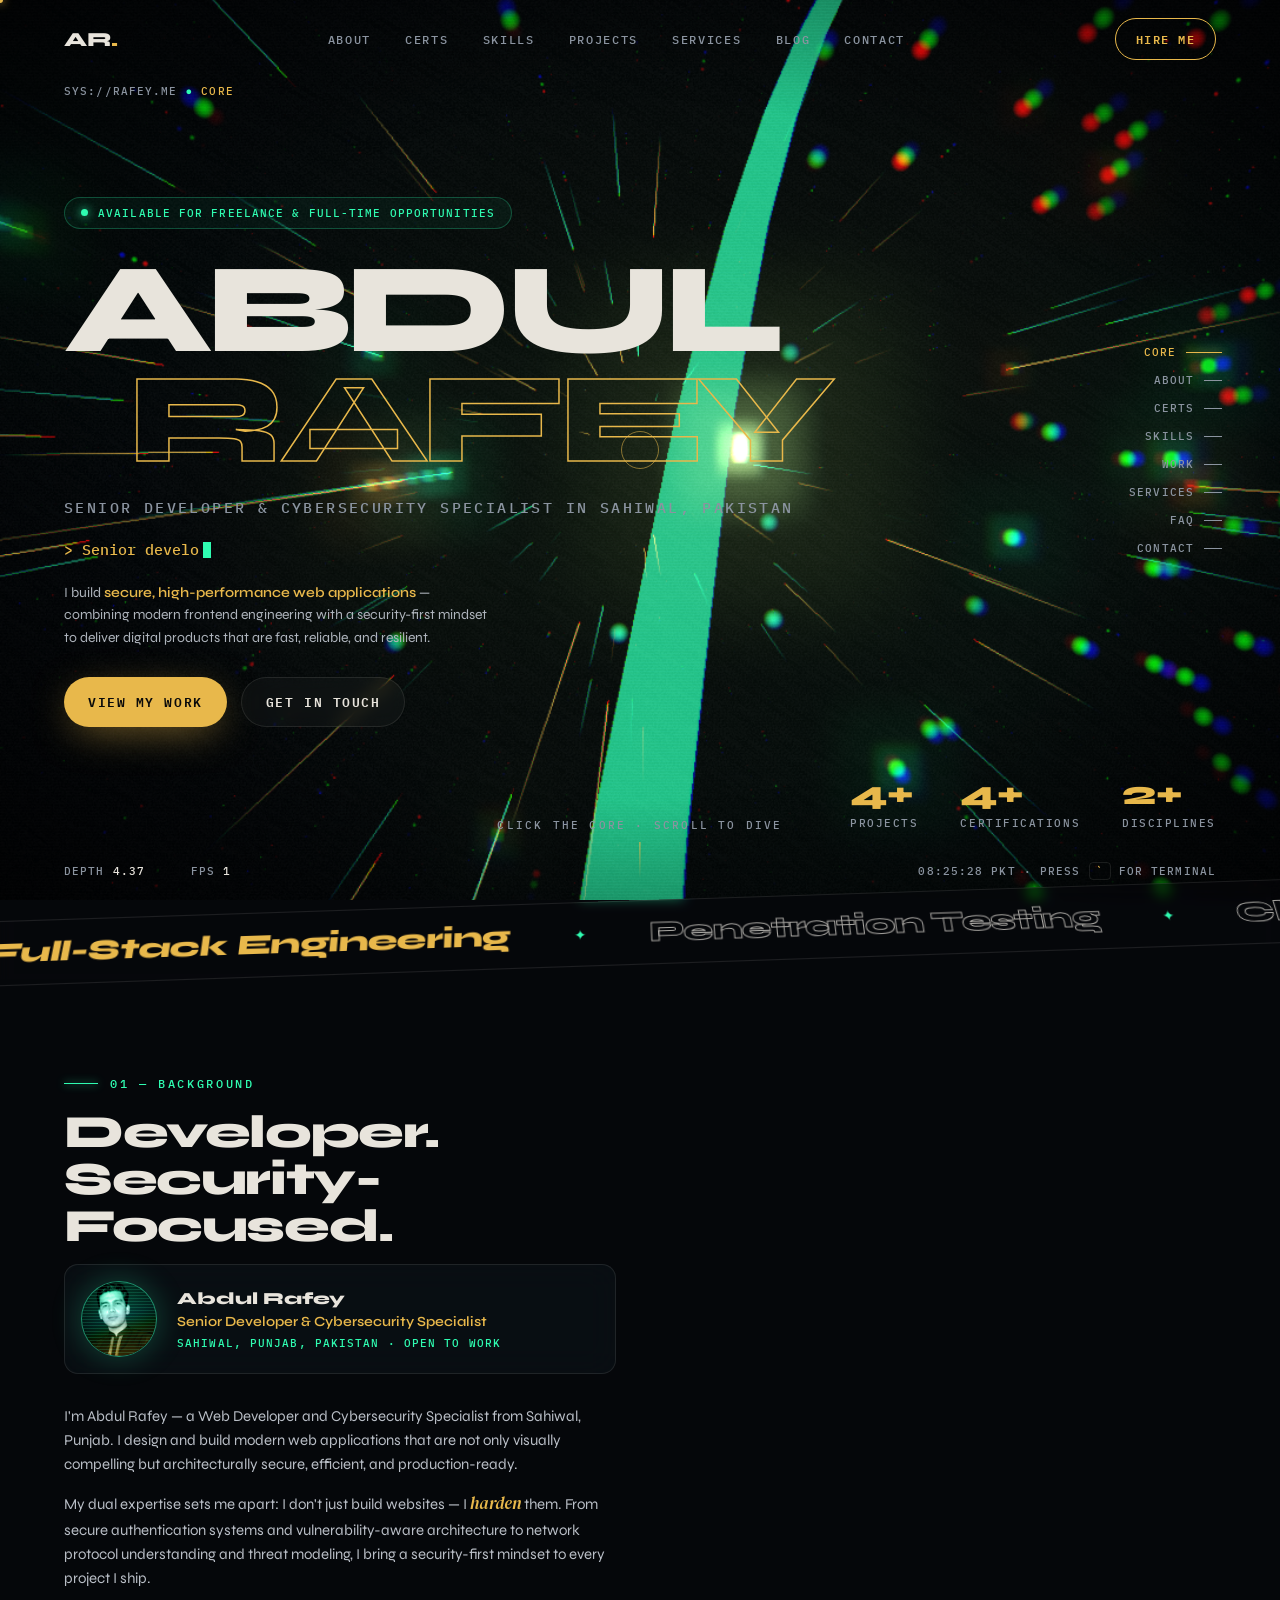
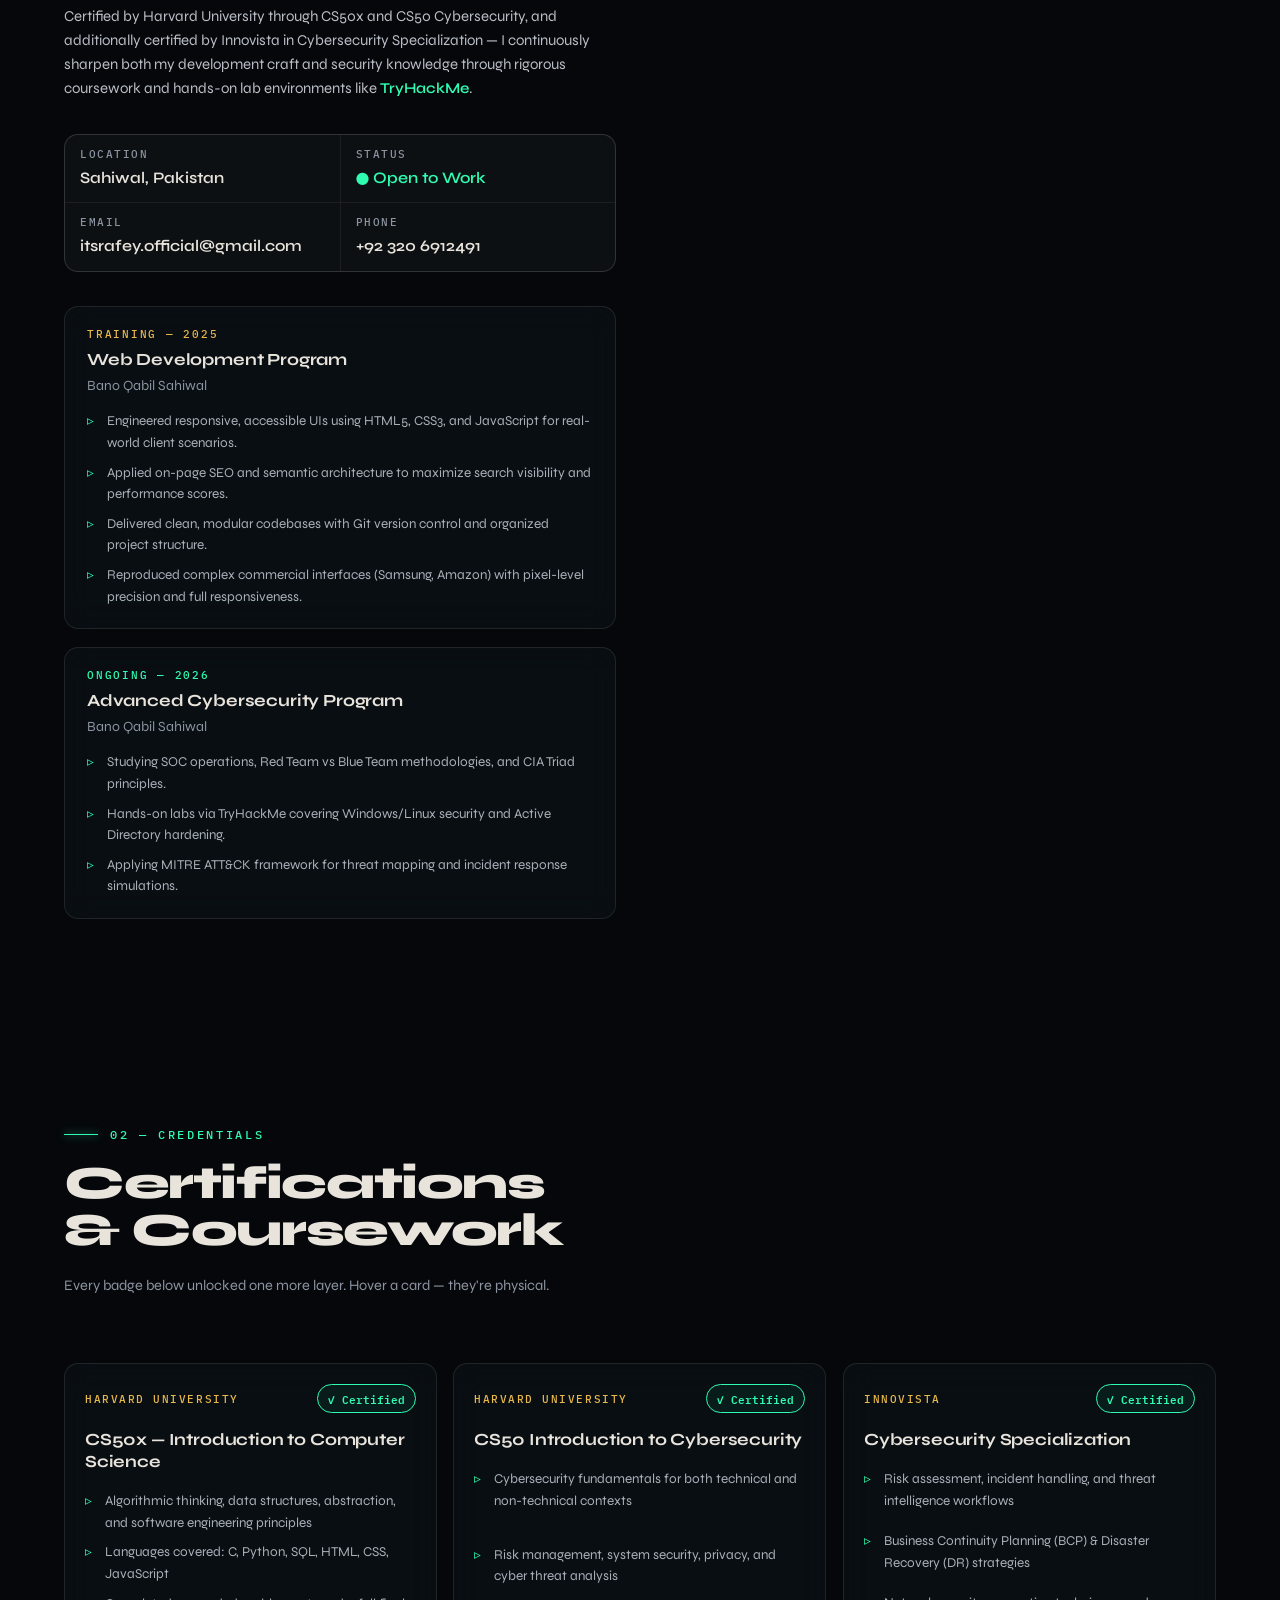
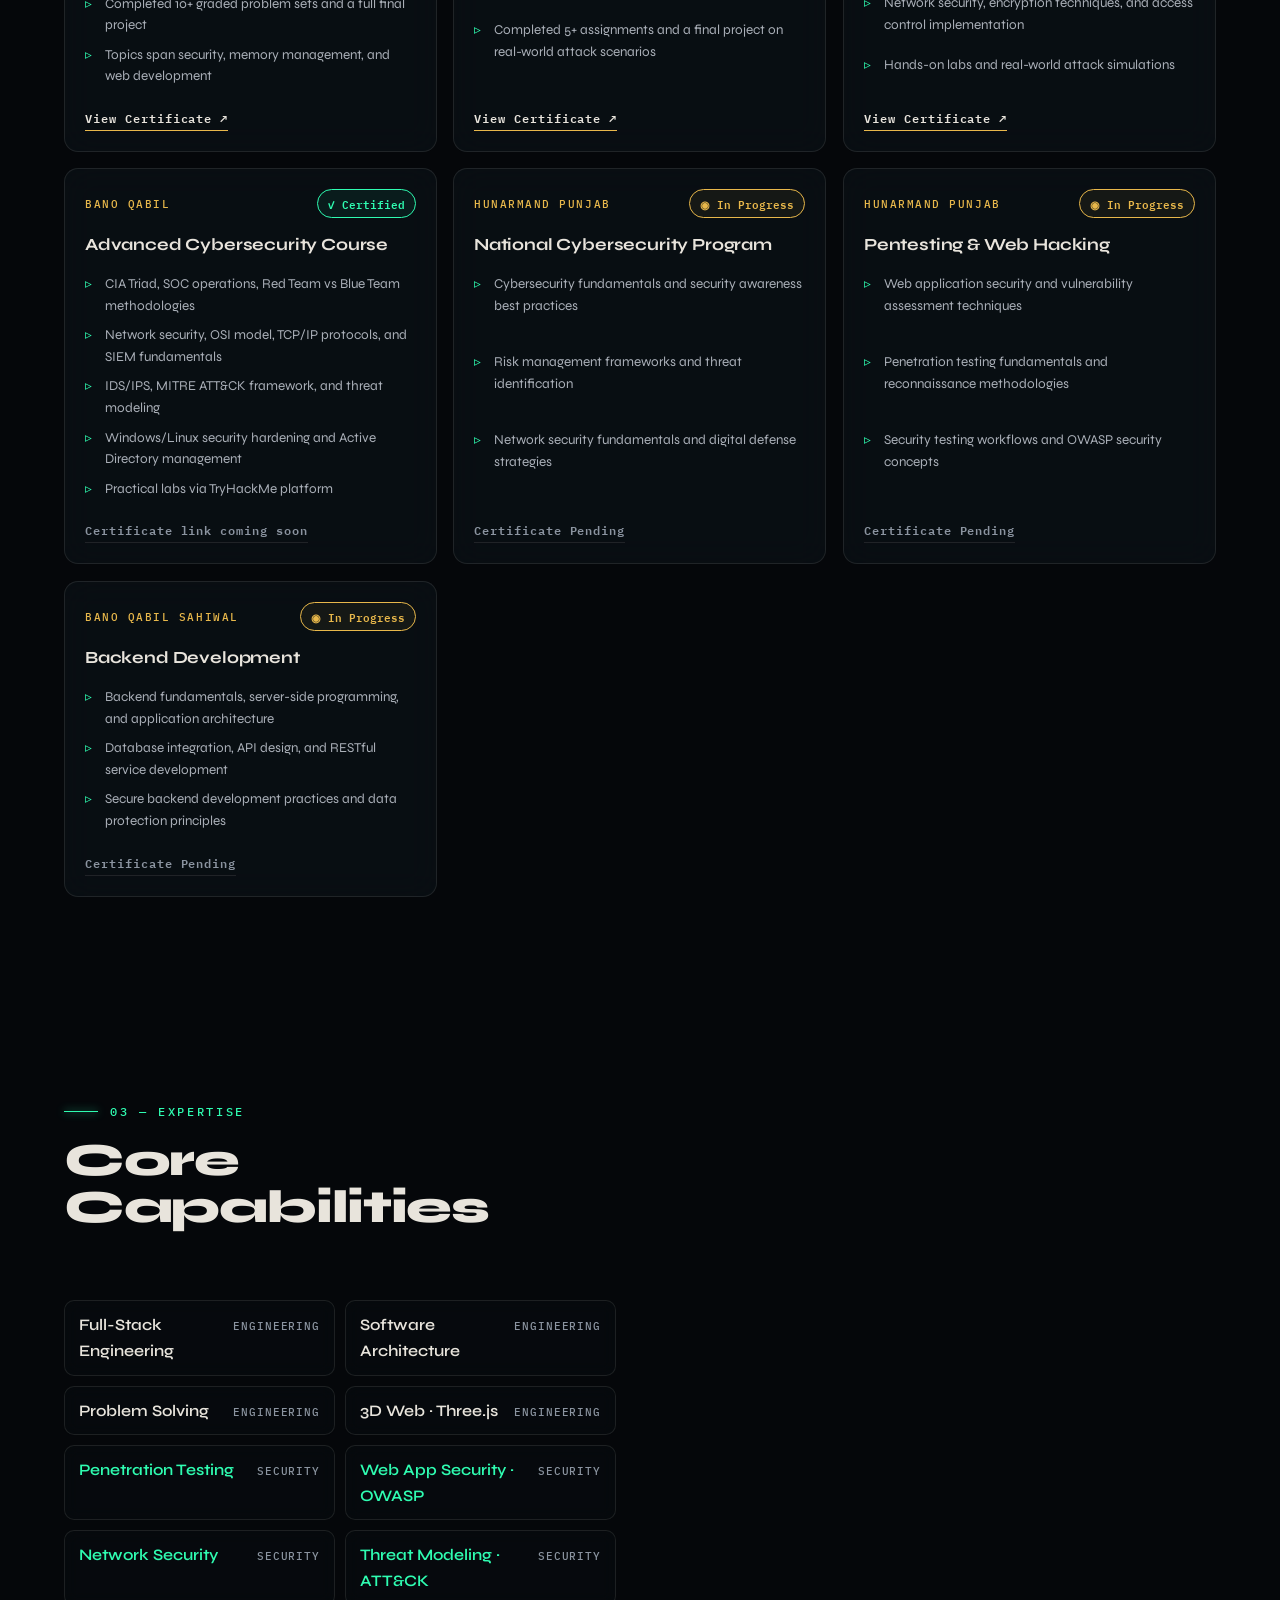
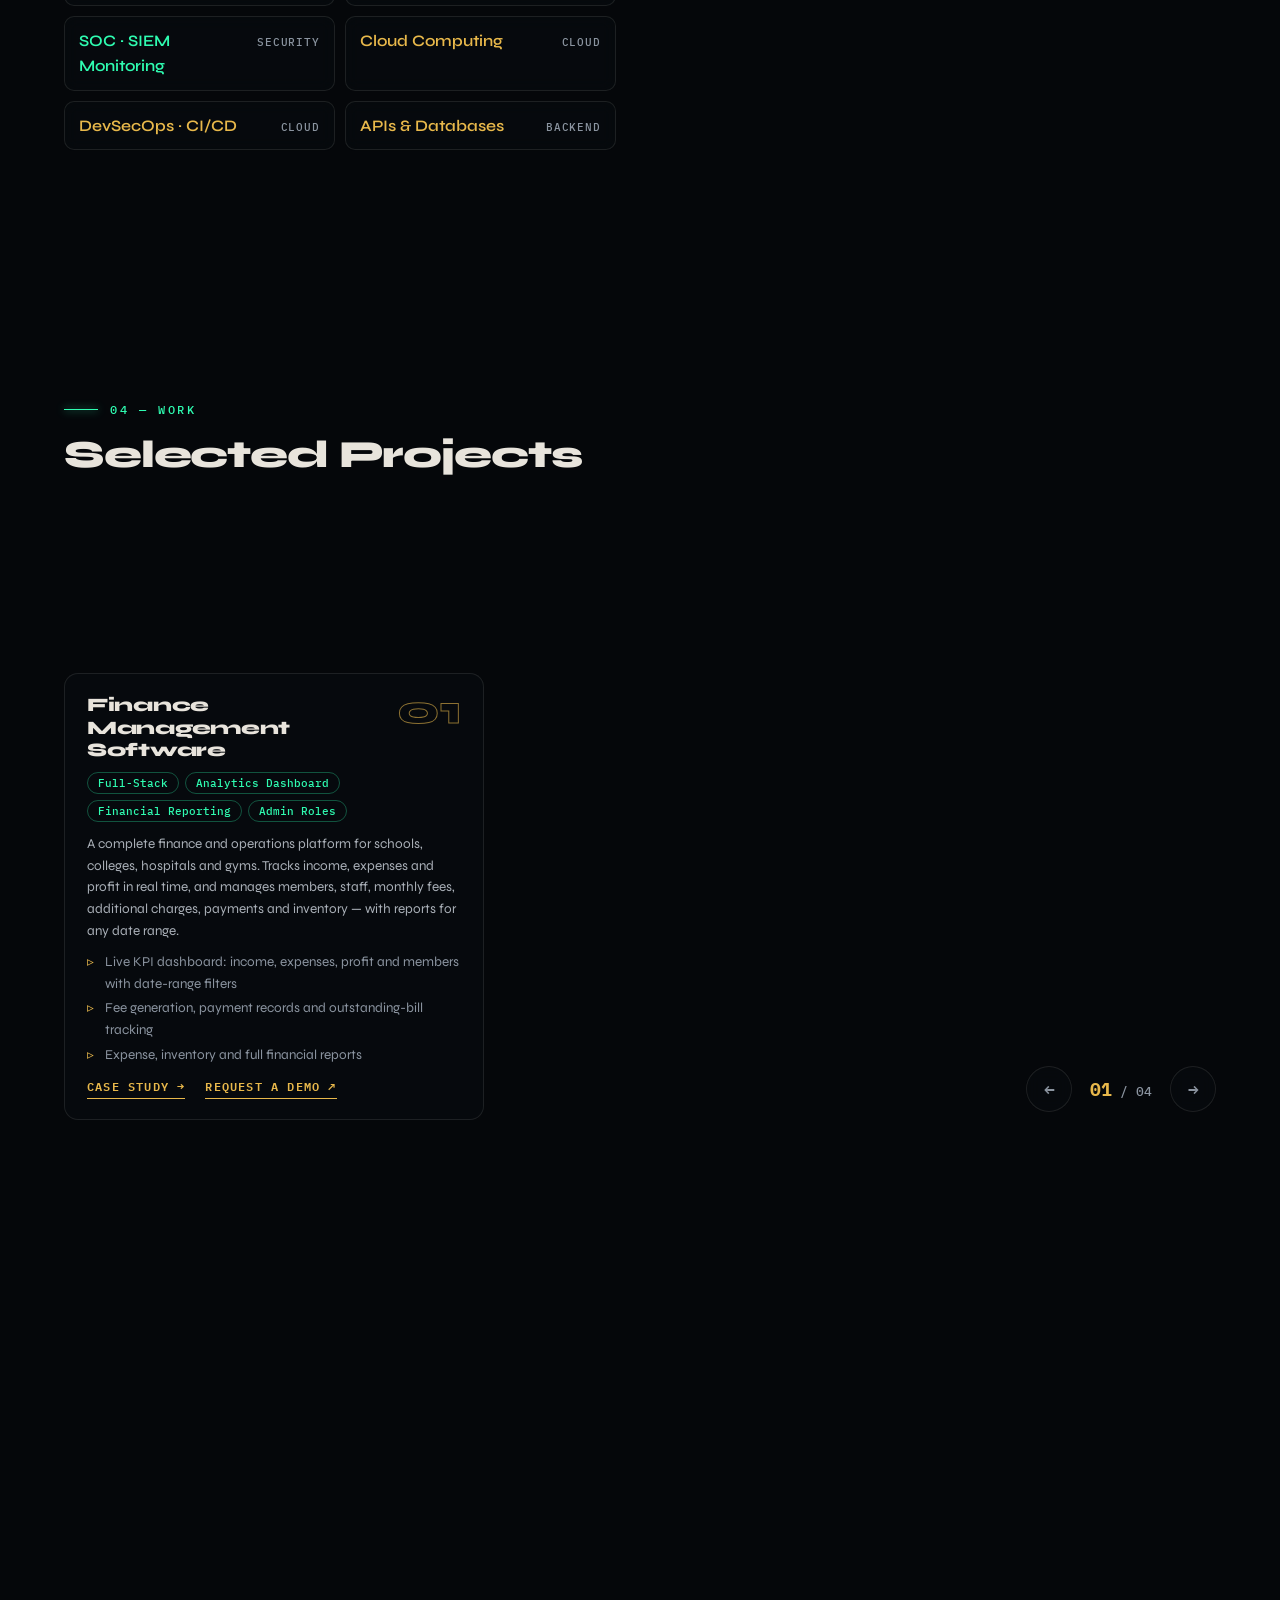
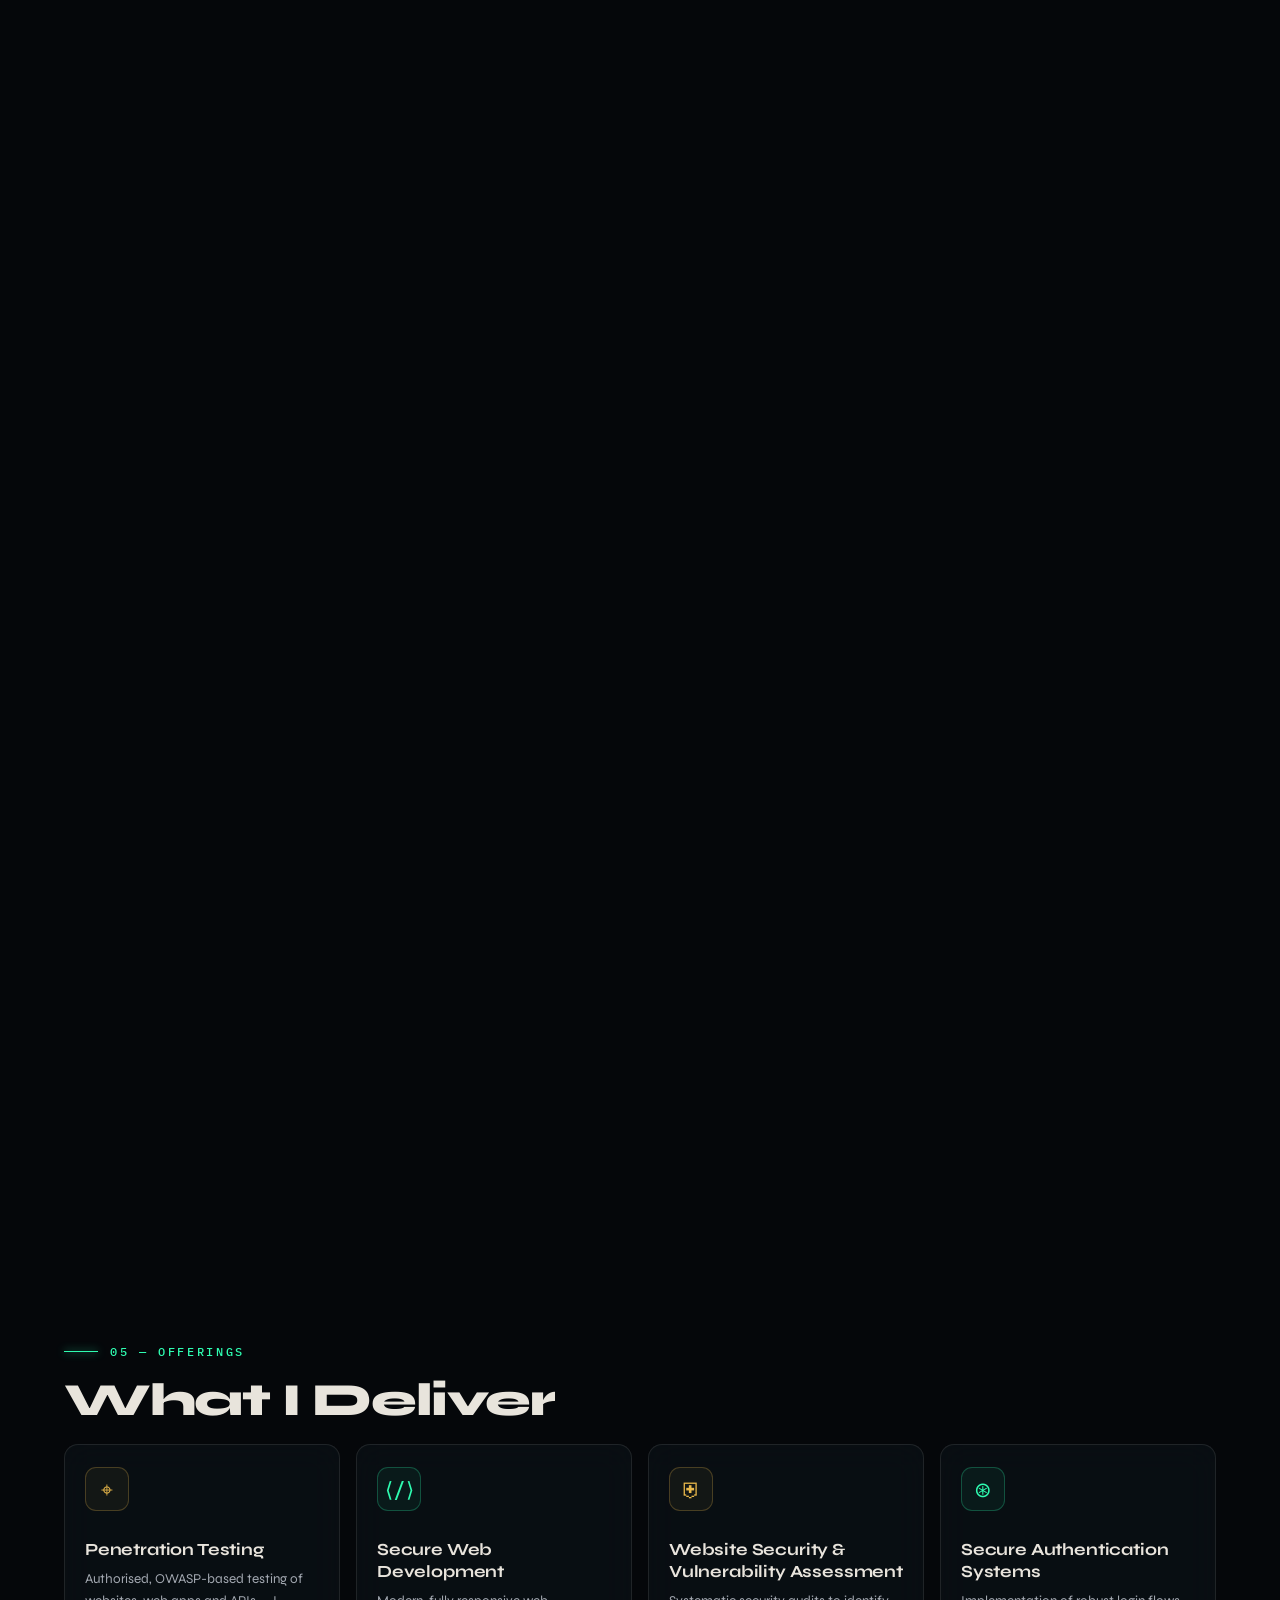
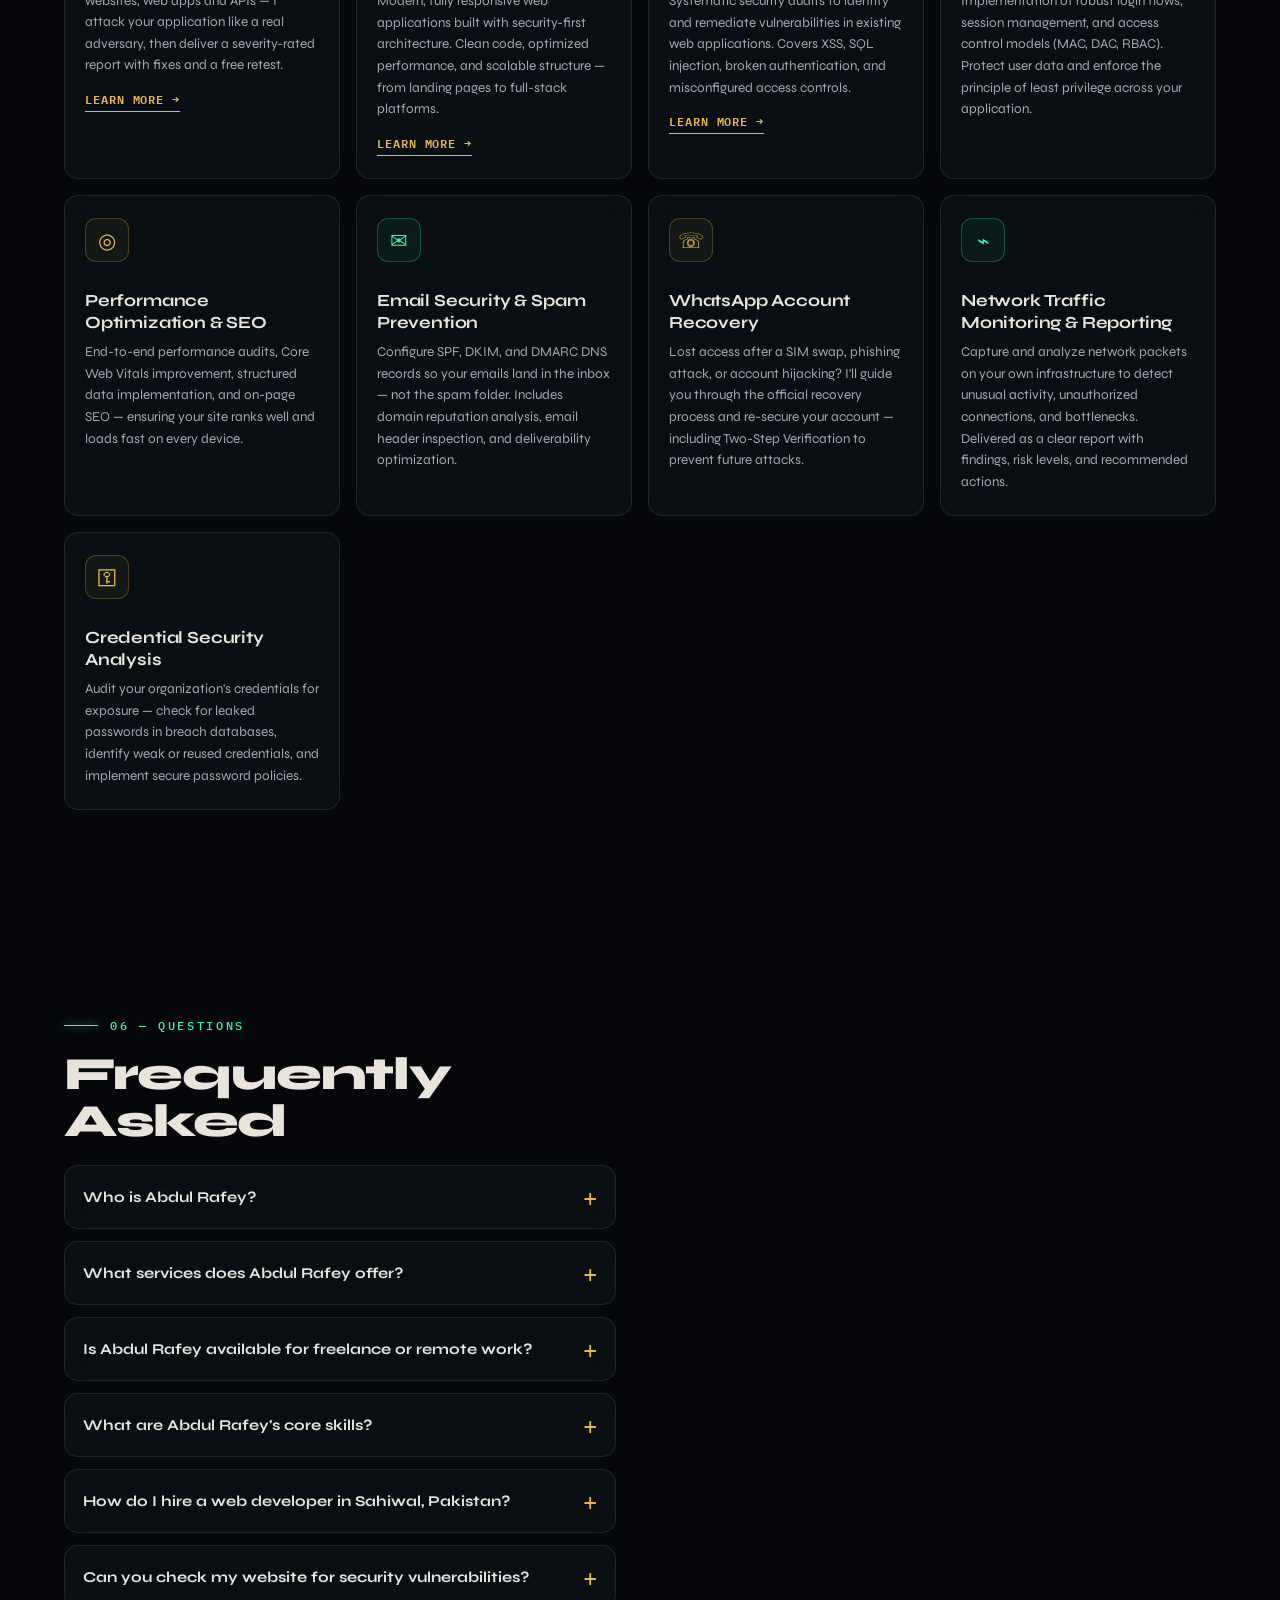
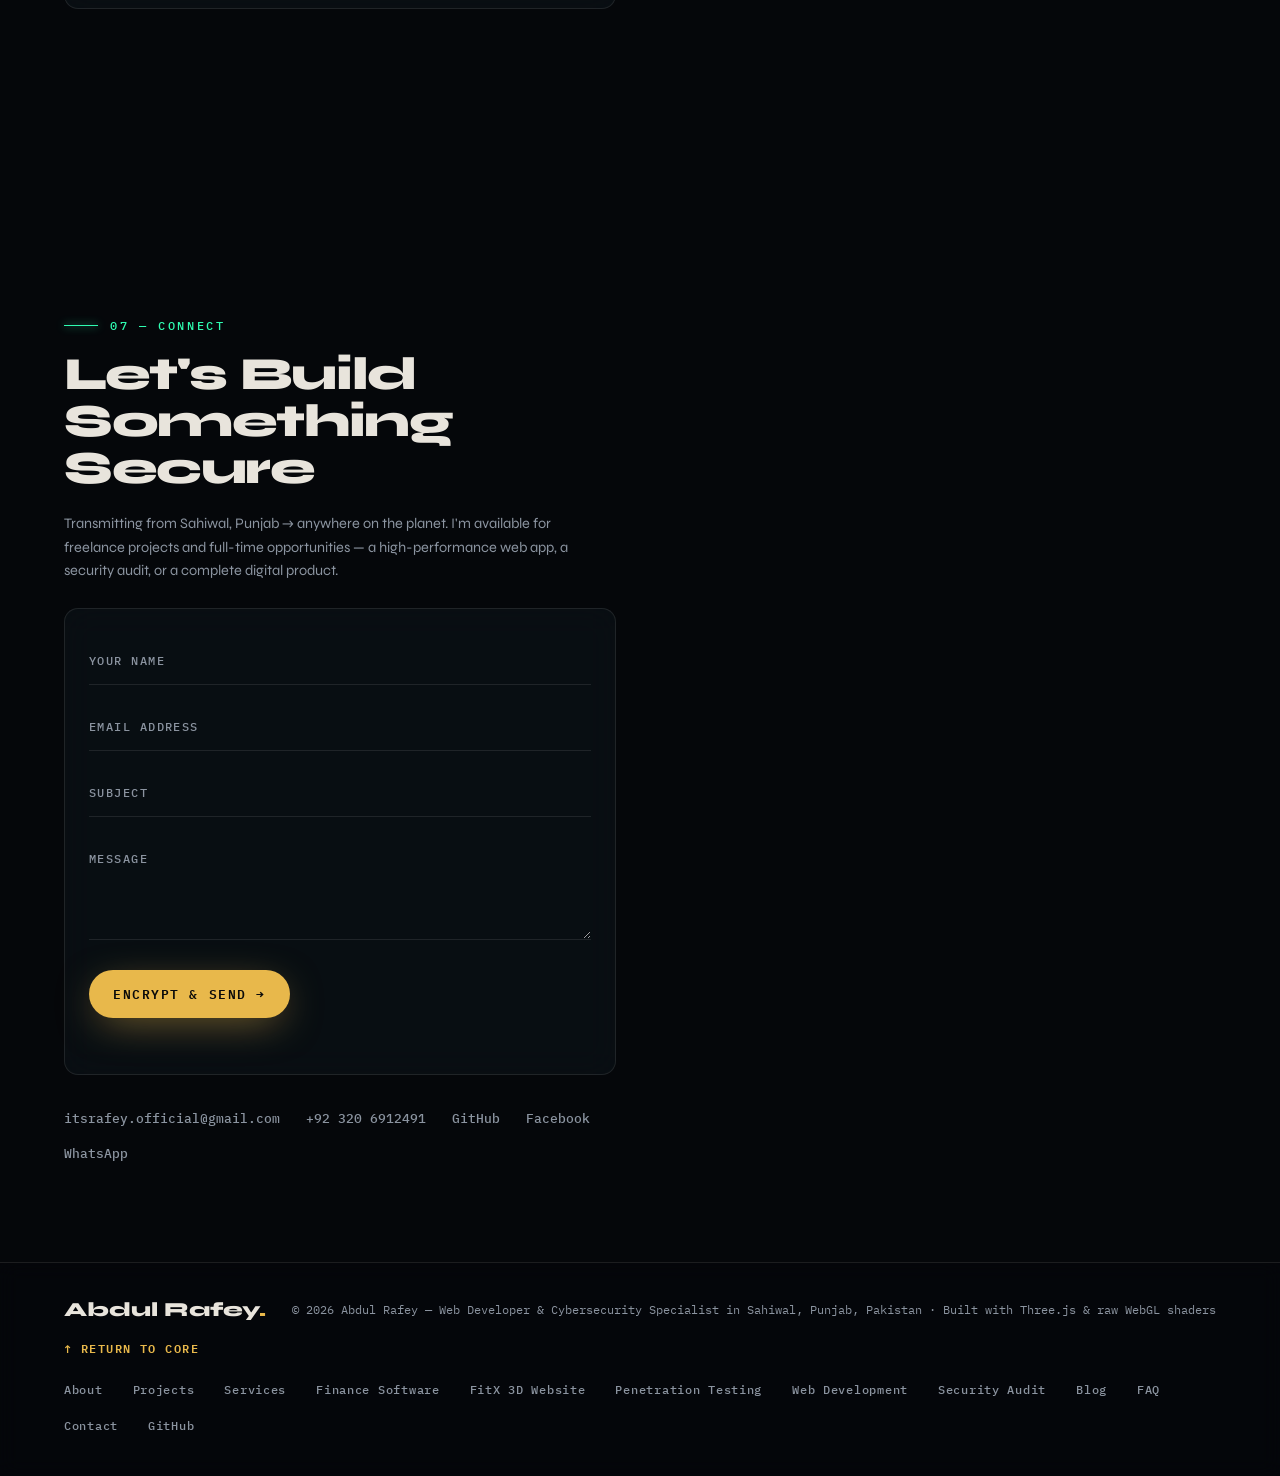
==== commit 1aa30dfd: "Keep only the four main projects Remove Amazon Clone, Blog World, Samsung Clone, Tic Tac Toe and Roc" ====
--- a/index.html
+++ b/index.html
@@ -229,17 +229,12 @@
         "@type": "ItemList",
         "@id": "https://rafey.me/#projects",
         "name": "Projects by Abdul Rafey",
-        "numberOfItems": 9,
+        "numberOfItems": 4,
         "itemListElement": [
-          { "@type": "ListItem", "position": 1, "item": { "@type": "WebApplication", "name": "Finance Management Software", "applicationCategory": "FinanceApplication", "operatingSystem": "Web", "image": "https://rafey.me/assets/tex/finance.webp", "description": "Complete finance and operations platform for schools, colleges, hospitals and gyms: income, expenses, profit, members, staff, fees, payments, inventory and reports.", "author": { "@id": "https://rafey.me/#person" } } },
+{ "@type": "ListItem", "position": 1, "item": { "@type": "WebApplication", "name": "Finance Management Software", "applicationCategory": "FinanceApplication", "operatingSystem": "Web", "image": "https://rafey.me/assets/tex/finance.webp", "description": "Complete finance and operations platform for schools, colleges, hospitals and gyms: income, expenses, profit, members, staff, fees, payments, inventory and reports.", "author": { "@id": "https://rafey.me/#person" } } },
           { "@type": "ListItem", "position": 2, "item": { "@type": "WebSite", "name": "FitX — 3D Gym Website & Admin Panel", "image": "https://rafey.me/assets/tex/fitx.webp", "description": "Immersive Three.js website for FitX Fitness Studio, Sahiwal, with an admin panel for blogs, photos and site data, and a chatbot that answers visitors' questions.", "author": { "@id": "https://rafey.me/#person" } } },
           { "@type": "ListItem", "position": 3, "item": { "@type": "WebApplication", "name": "E-Mart — E-Commerce Platform", "url": "https://emart.infinityfreeapp.com/", "applicationCategory": "ShoppingApplication", "operatingSystem": "Web", "description": "Responsive e-commerce web app with product search, cart, wishlist and an admin dashboard, built with HTML, Tailwind CSS, JavaScript and LocalStorage.", "author": { "@id": "https://rafey.me/#person" } } },
-          { "@type": "ListItem", "position": 4, "item": { "@type": "WebApplication", "name": "Intent vs Reality — CS50 Final Project", "url": "https://github.com/rafey581", "applicationCategory": "ProductivityApplication", "operatingSystem": "Web", "description": "Full-stack productivity app (Python, Flask, SQLite, Chart.js) comparing intended vs actual work output.", "author": { "@id": "https://rafey.me/#person" } } },
-          { "@type": "ListItem", "position": 5, "item": { "@type": "WebSite", "name": "Amazon Clone", "url": "https://rafey581.github.io/amazon-clone-website.github.io/", "image": "https://rafey.me/assets/tex/amazon.webp", "description": "Pixel-perfect, fully responsive Amazon homepage clone in HTML and CSS.", "author": { "@id": "https://rafey.me/#person" } } },
-          { "@type": "ListItem", "position": 6, "item": { "@type": "WebSite", "name": "Blog World", "url": "https://rafey581.github.io/blog-world.github.io/", "image": "https://rafey.me/assets/tex/blog-world.webp", "description": "SEO-optimized blog platform with semantic HTML and structured meta tags.", "author": { "@id": "https://rafey.me/#person" } } },
-          { "@type": "ListItem", "position": 7, "item": { "@type": "WebSite", "name": "Samsung Website Clone", "url": "https://rafey581.github.io/samsung-website-clone.github.io/", "image": "https://rafey.me/assets/tex/samsung.webp", "description": "Fully responsive Samsung.com clone in pure HTML and CSS.", "author": { "@id": "https://rafey.me/#person" } } },
-          { "@type": "ListItem", "position": 8, "item": { "@type": "VideoGame", "name": "Tic Tac Toe Game", "url": "https://rafey581.github.io/Tic-Tac-Toe-Game.github.io/", "image": "https://rafey.me/assets/tex/game-x-o.webp", "description": "Browser Tic Tac Toe with win/draw detection and score tracking in vanilla JavaScript.", "author": { "@id": "https://rafey.me/#person" } } },
-          { "@type": "ListItem", "position": 9, "item": { "@type": "VideoGame", "name": "Rock Paper Scissors", "url": "https://rafey581.github.io/Rock-Paper-Scissors-Game.github.io/", "image": "https://rafey.me/assets/tex/rockpaperscicors.webp", "description": "Rock Paper Scissors against an AI opponent with animated reveals and score tracking.", "author": { "@id": "https://rafey.me/#person" } } }
+          { "@type": "ListItem", "position": 4, "item": { "@type": "WebApplication", "name": "Intent vs Reality — CS50 Final Project", "url": "https://github.com/rafey581", "applicationCategory": "ProductivityApplication", "operatingSystem": "Web", "description": "Full-stack productivity app (Python, Flask, SQLite, Chart.js) comparing intended vs actual work output.", "author": { "@id": "https://rafey.me/#person" } } }
         ]
       },
       {
@@ -341,7 +336,7 @@
         </div>
       </div>
       <div class="hero-counter">
-        <div class="counter-item"><div class="counter-num" data-count="9">0</div><div class="counter-label">Projects</div></div>
+        <div class="counter-item"><div class="counter-num" data-count="4">0</div><div class="counter-label">Projects</div></div>
         <div class="counter-item"><div class="counter-num" data-count="4">0</div><div class="counter-label">Certifications</div></div>
         <div class="counter-item"><div class="counter-num" data-count="2">0</div><div class="counter-label">Disciplines</div></div>
       </div>
@@ -560,45 +555,10 @@
             <ul class="p-points"><li>Flask backend with SQLite for persistent session and task data</li><li>Real-time JavaScript timer for live task duration tracking</li><li>Chart.js dashboard comparing estimates vs actuals</li></ul>
             <p class="p-links"><a href="https://github.com/rafey581" target="_blank" rel="noopener">GitHub ↗</a></p>
           </li>
-          <li class="project" data-tex="/assets/tex/amazon.webp">
-            <span class="p-num">05</span>
-            <h3>Amazon Clone</h3>
-            <p class="p-tags"><span>HTML</span><span>CSS</span><span>Responsive Design</span></p>
-            <p class="p-desc">A pixel-perfect Amazon homepage clone reproducing the full eCommerce layout: navigation, hero banners, product card grids, and footer. Fully responsive across all breakpoints, demonstrating advanced CSS layout mastery.</p>
-            <p class="p-links"><a href="https://rafey581.github.io/amazon-clone-website.github.io/" target="_blank" rel="noopener">Live Demo ↗</a><a href="https://github.com/rafey581/amazon-clone-website.github.io" target="_blank" rel="noopener">GitHub ↗</a></p>
-          </li>
-          <li class="project" data-tex="/assets/tex/blog-world.webp">
-            <span class="p-num">06</span>
-            <h3>Blog World</h3>
-            <p class="p-tags"><span>HTML</span><span>CSS</span><span>SEO</span></p>
-            <p class="p-desc">An SEO-optimized blog platform with semantic HTML structure, clean typography, intuitive navigation, and properly structured meta tags. Scores highly on readability, accessibility, and search engine discoverability audits.</p>
-            <p class="p-links"><a href="https://rafey581.github.io/blog-world.github.io/" target="_blank" rel="noopener">Live Demo ↗</a><a href="https://github.com/rafey581/blog-world.github.io" target="_blank" rel="noopener">GitHub ↗</a></p>
-          </li>
-          <li class="project" data-tex="/assets/tex/samsung.webp">
-            <span class="p-num">07</span>
-            <h3>Samsung Website Clone</h3>
-            <p class="p-tags"><span>HTML</span><span>CSS</span><span>Responsive Design</span></p>
-            <p class="p-desc">A fully responsive Samsung.com clone built with pure HTML and CSS, reproducing the brand's modern product sections, hero banners, and navigation system with precise visual fidelity and clean, maintainable code.</p>
-            <p class="p-links"><a href="https://rafey581.github.io/samsung-website-clone.github.io/" target="_blank" rel="noopener">Live Demo ↗</a><a href="https://github.com/rafey581/samsung-website-clone.github.io" target="_blank" rel="noopener">GitHub ↗</a></p>
-          </li>
-          <li class="project" data-tex="/assets/tex/game-x-o.webp">
-            <span class="p-num">08</span>
-            <h3>Tic Tac Toe Game</h3>
-            <p class="p-tags"><span>HTML</span><span>CSS</span><span>JavaScript</span></p>
-            <p class="p-desc">An interactive browser-based Tic Tac Toe game featuring complete win/draw detection logic, real-time score tracking, and clean state management — all implemented with vanilla JavaScript, no libraries.</p>
-            <p class="p-links"><a href="https://rafey581.github.io/Tic-Tac-Toe-Game.github.io/" target="_blank" rel="noopener">Live Demo ↗</a><a href="https://github.com/rafey581/Tic-Tac-Toe-Game.github.io" target="_blank" rel="noopener">GitHub ↗</a></p>
-          </li>
-          <li class="project" data-tex="/assets/tex/rockpaperscicors.webp">
-            <span class="p-num">09</span>
-            <h3>Rock Paper Scissors</h3>
-            <p class="p-tags"><span>HTML</span><span>CSS</span><span>JavaScript</span></p>
-            <p class="p-desc">A polished interactive game against an AI opponent with dynamic win/lose/draw logic, animated choice reveals, and real-time score tracking. Demonstrates JavaScript event handling and DOM manipulation proficiency.</p>
-            <p class="p-links"><a href="https://rafey581.github.io/Rock-Paper-Scissors-Game.github.io/" target="_blank" rel="noopener">Live Demo ↗</a><a href="https://github.com/rafey581/Rock-Paper-Scissors-Game.github.io" target="_blank" rel="noopener">GitHub ↗</a></p>
-          </li>
         </ol>
         <div class="proj-nav" aria-hidden="true">
           <button class="proj-arrow" id="projPrev" data-magnetic>←</button>
-          <div class="proj-count"><b id="projIdx">01</b> / <span id="projTotal">09</span></div>
+          <div class="proj-count"><b id="projIdx">01</b> / <span id="projTotal">04</span></div>
           <button class="proj-arrow" id="projNext" data-magnetic>→</button>
         </div>
       </div>
--- a/assets/css/style.css
+++ b/assets/css/style.css
@@ -256,7 +256,7 @@
 @media (max-width: 520px) { .skill-list { grid-template-columns: 1fr; } }
 
 /* ── Projects (pinned) ───────────────────────────────── */
-#projects { height: 880vh; padding: 0; }
+#projects { height: 460vh; padding: 0; }
 #projects .pin { position: sticky; top: 0; height: 100vh; overflow: hidden; display: flex; flex-direction: column; padding-top: 110px; }
 .proj-head .title { margin-bottom: 0; font-size: clamp(26px, 3vw, 44px); }
 .project-list { list-style: none; position: absolute; left: var(--gutter); bottom: 72px; width: min(420px, calc(100% - 2 * var(--gutter))); }
@@ -280,7 +280,7 @@
 .proj-arrow { width: 46px; height: 46px; border-radius: 50%; border: 1px solid var(--line); background: rgba(8,12,16,.5); backdrop-filter: blur(8px); font-size: 18px; transition: border-color .3s, color .3s; }
 .proj-arrow:hover { border-color: var(--gold); color: var(--gold); }
 @media (max-width: 900px) {
-  #projects { height: 760vh; }
+  #projects { height: 400vh; }
   .project-list { bottom: 92px; }
   .project { padding: 16px; }
   .p-points { display: none; }
